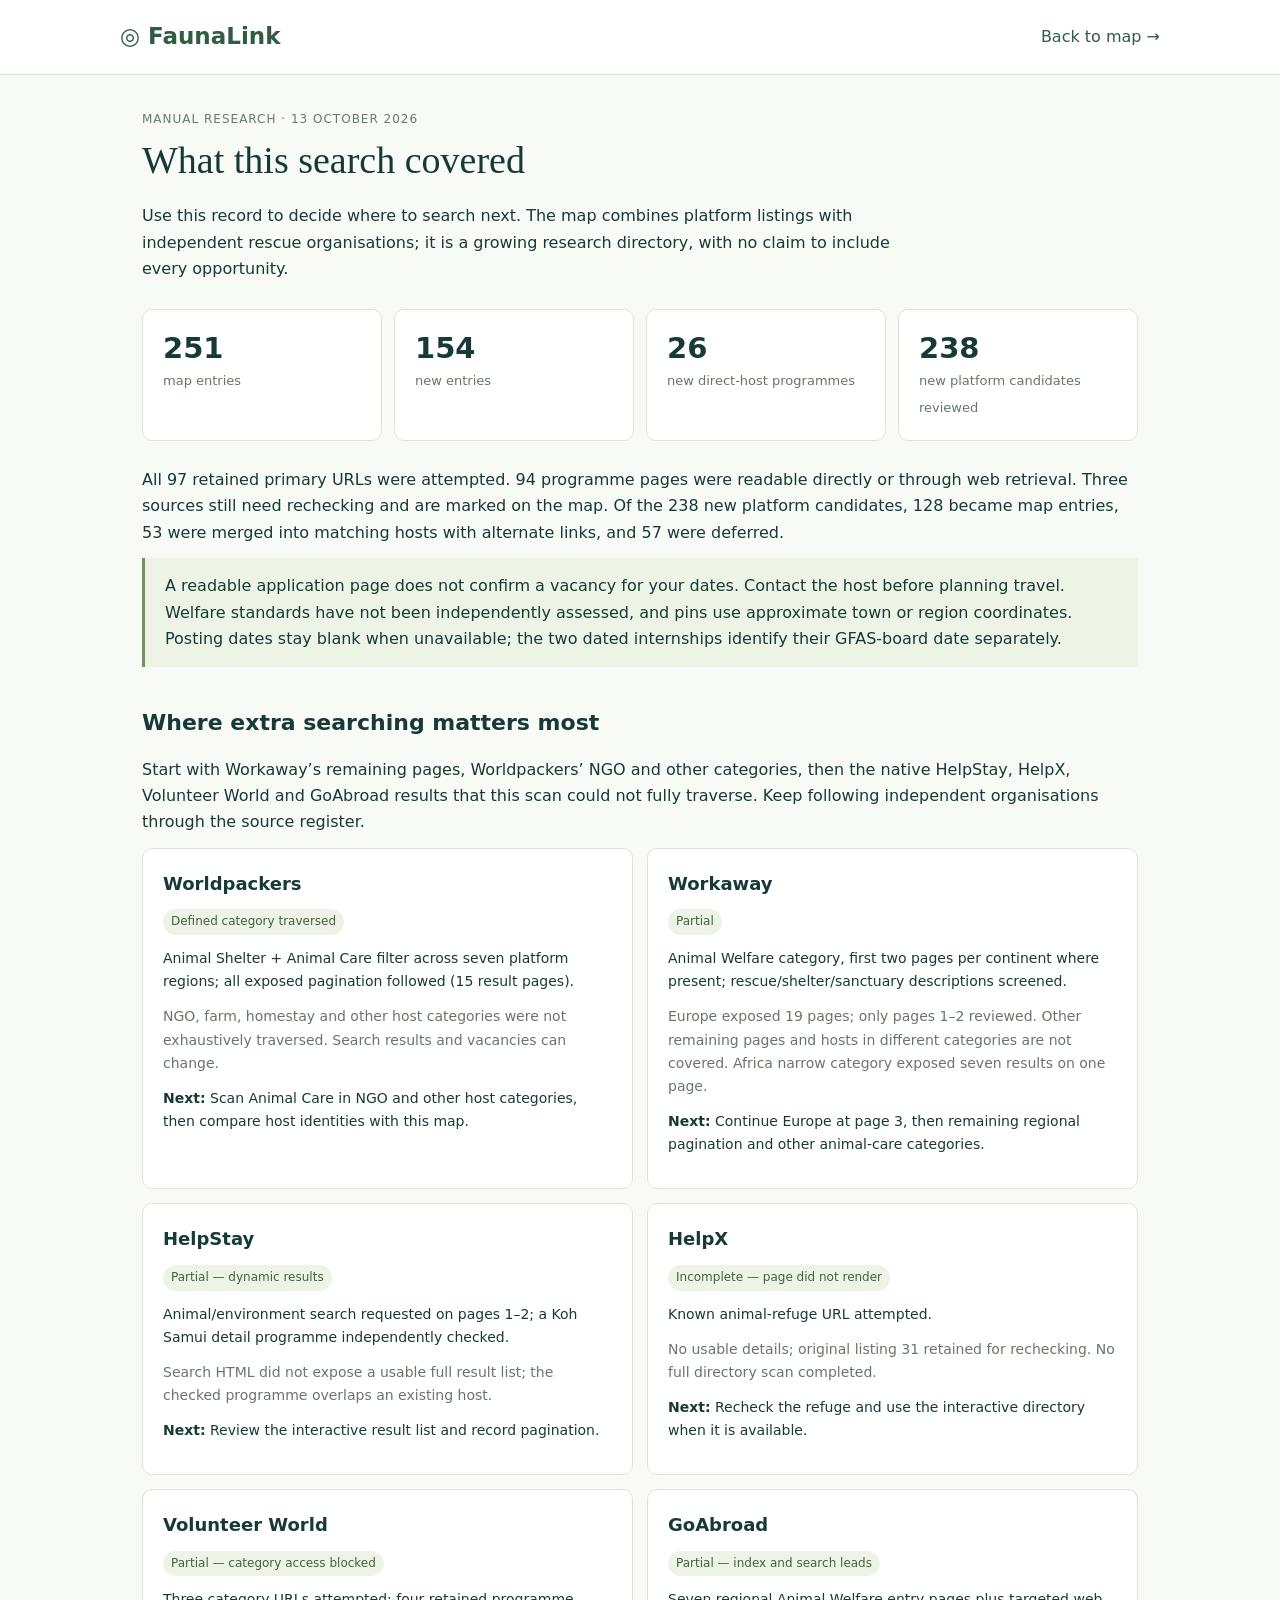
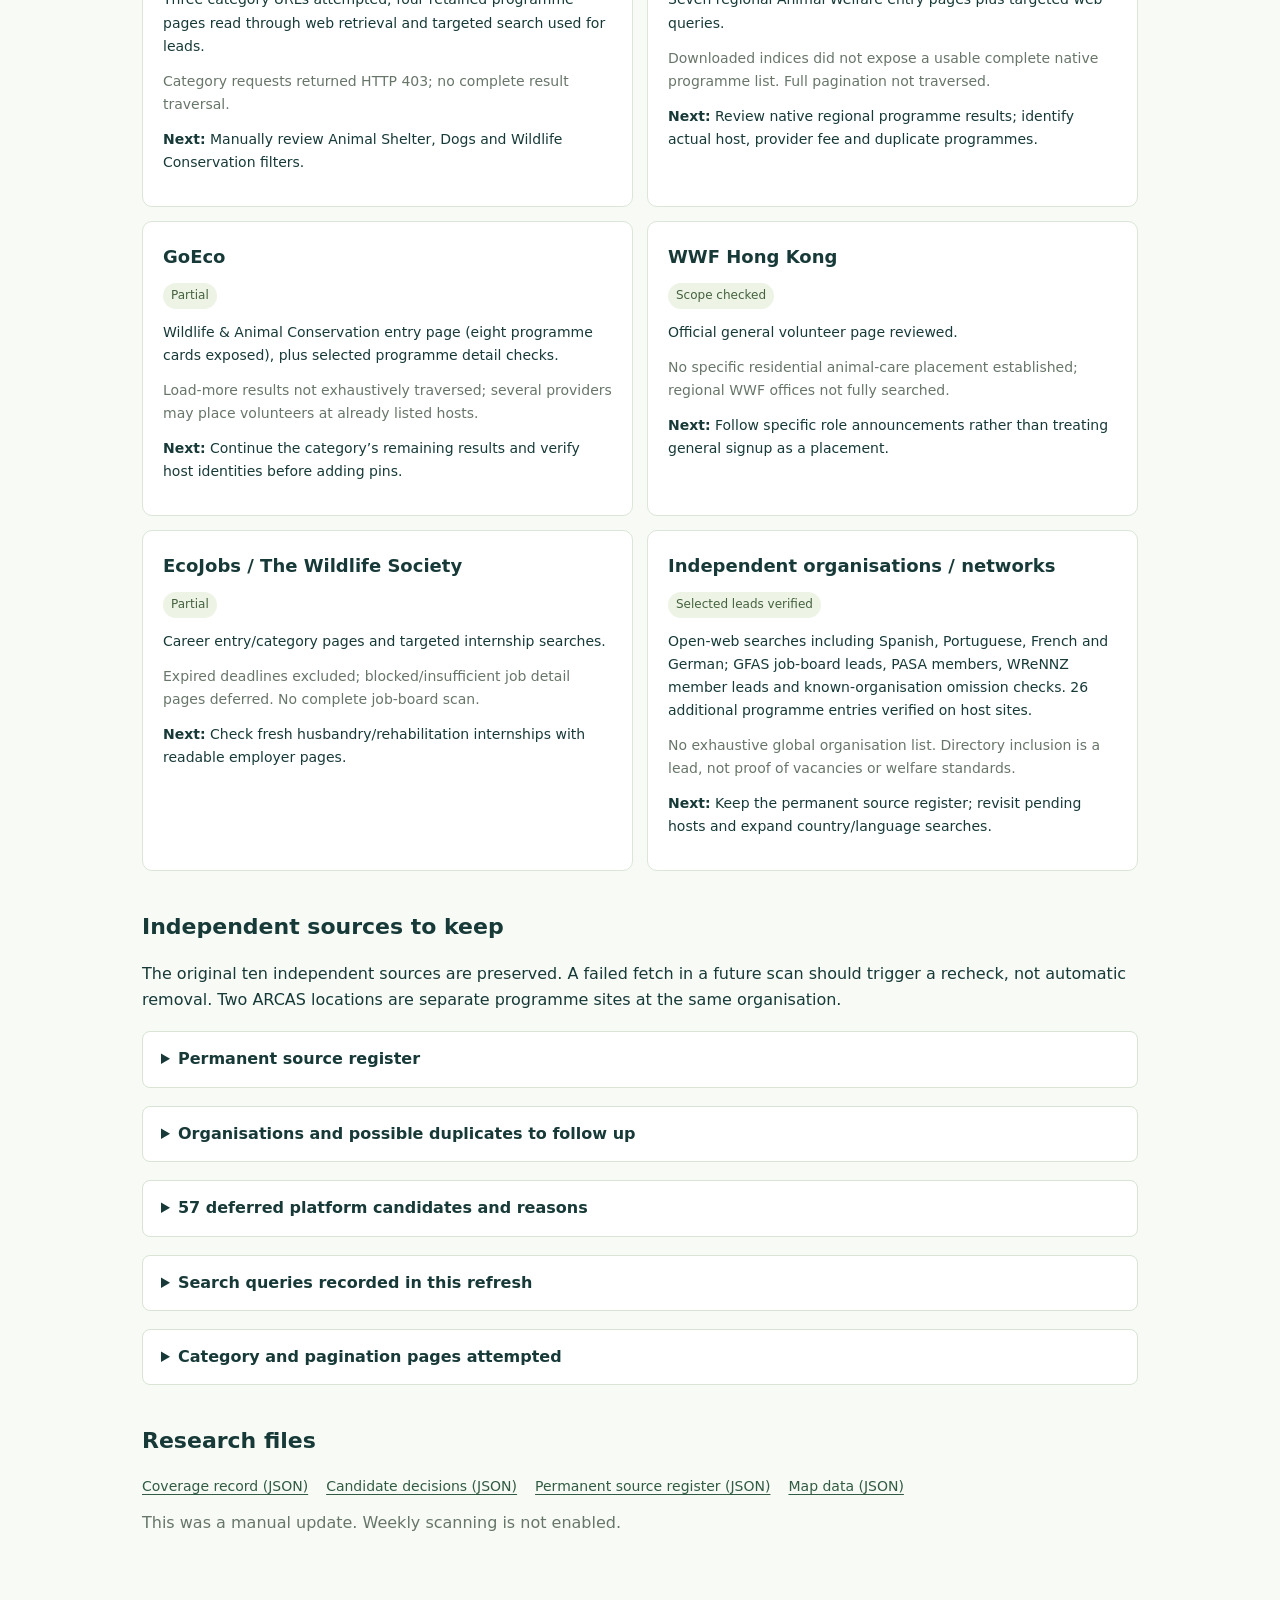
==== research-coverage.html @ 9297c248 "Refresh FaunaLink with researched opportunities and coverage records" ====
<!doctype html><html lang="en"><head><meta charset="utf-8"><meta name="viewport" content="width=device-width, initial-scale=1"><title>Search coverage — FaunaLink</title><meta name="description" content="What FaunaLink's manual research covered, remaining gaps and permanent independent sources."><style>
:root{font:16px/1.65 system-ui,sans-serif;color:#173a38;background:#f7faf5}*{box-sizing:border-box}body{margin:0}header{background:white;border-bottom:1px solid #d9e3d7;padding:18px max(20px,calc((100% - 1040px)/2));display:flex;justify-content:space-between;gap:18px;align-items:center}a{color:#315b42;text-underline-offset:3px}header a{text-decoration:none}.brand{font-weight:750;font-size:23px}main{max-width:1040px;margin:35px auto;padding:0 22px 60px}h1{font:500 38px/1.2 Georgia,serif;margin:8px 0 20px}h2{font-size:22px;margin:38px 0 15px}h3{margin:0 0 9px;font-size:18px}p{margin:12px 0}.date{font-size:12px;color:#677c6a;letter-spacing:1px;text-transform:uppercase}.lead{max-width:780px}.stats{display:grid;grid-template-columns:repeat(4,1fr);gap:12px;margin:26px 0}.stats div,article{background:white;border:1px solid #dbe6d7;border-radius:10px;padding:20px}.stats strong{display:block;font-size:29px;line-height:1.3}.stats span{font-size:13px;color:#637966}.grid{display:grid;grid-template-columns:1fr 1fr;gap:14px}.status{display:inline-block;font-size:12px;padding:3px 8px;border-radius:20px;background:#edf3e5;color:#44623e}.gap{color:#68766a}article p{font-size:14px}.note{background:#edf4e5;border-left:3px solid #739163;padding:15px 20px}.downloads{display:flex;gap:18px;flex-wrap:wrap;font-size:14px}details{margin:18px 0;border:1px solid #d9e4d4;border-radius:8px;background:white;padding:14px 18px}summary{cursor:pointer;font-weight:650}ul,ol{padding-left:23px}li{margin:12px 0;overflow-wrap:anywhere}li p,li span{font-size:14px;color:#68796c}a:focus-visible,summary:focus-visible{outline:3px solid #b8791d;outline-offset:3px}@media(max-width:700px){main{margin-top:24px}.grid{grid-template-columns:1fr}.stats{grid-template-columns:1fr 1fr}.stats div{padding:14px}h1{font-size:31px}header{font-size:13px}}
</style></head><body><header><a class="brand" href="./">◎ FaunaLink</a><a href="./">Back to map →</a></header><main><div class="date">Manual research · 13 October 2026</div><h1>What this search covered</h1><p class="lead">Use this record to decide where to search next. The map combines platform listings with independent rescue organisations; it is a growing research directory, with no claim to include every opportunity.</p><div class="stats"><div><strong>251</strong><span>map entries</span></div><div><strong>154</strong><span>new entries</span></div><div><strong>26</strong><span>new direct-host programmes</span></div><div><strong>238</strong><span>new platform candidates reviewed</span></div></div><p>All 97 retained primary URLs were attempted. 94 programme pages were readable directly or through web retrieval. Three sources still need rechecking and are marked on the map. Of the 238 new platform candidates, 128 became map entries, 53 were merged into matching hosts with alternate links, and 57 were deferred.</p><p class="note">A readable application page does not confirm a vacancy for your dates. Contact the host before planning travel. Welfare standards have not been independently assessed, and pins use approximate town or region coordinates. Posting dates stay blank when unavailable; the two dated internships identify their GFAS-board date separately.</p><h2>Where extra searching matters most</h2><p>Start with Workaway’s remaining pages, Worldpackers’ NGO and other categories, then the native HelpStay, HelpX, Volunteer World and GoAbroad results that this scan could not fully traverse. Keep following independent organisations through the source register.</p><div class="grid"><article><h3>Worldpackers</h3><span class="status">Defined category traversed</span><p>Animal Shelter + Animal Care filter across seven platform regions; all exposed pagination followed (15 result pages).</p><p class="gap">NGO, farm, homestay and other host categories were not exhaustively traversed. Search results and vacancies can change.</p><p><strong>Next:</strong> Scan Animal Care in NGO and other host categories, then compare host identities with this map.</p></article><article><h3>Workaway</h3><span class="status">Partial</span><p>Animal Welfare category, first two pages per continent where present; rescue/shelter/sanctuary descriptions screened.</p><p class="gap">Europe exposed 19 pages; only pages 1–2 reviewed. Other remaining pages and hosts in different categories are not covered. Africa narrow category exposed seven results on one page.</p><p><strong>Next:</strong> Continue Europe at page 3, then remaining regional pagination and other animal-care categories.</p></article><article><h3>HelpStay</h3><span class="status">Partial — dynamic results</span><p>Animal/environment search requested on pages 1–2; a Koh Samui detail programme independently checked.</p><p class="gap">Search HTML did not expose a usable full result list; the checked programme overlaps an existing host.</p><p><strong>Next:</strong> Review the interactive result list and record pagination.</p></article><article><h3>HelpX</h3><span class="status">Incomplete — page did not render</span><p>Known animal-refuge URL attempted.</p><p class="gap">No usable details; original listing 31 retained for rechecking. No full directory scan completed.</p><p><strong>Next:</strong> Recheck the refuge and use the interactive directory when it is available.</p></article><article><h3>Volunteer World</h3><span class="status">Partial — category access blocked</span><p>Three category URLs attempted; four retained programme pages read through web retrieval and targeted search used for leads.</p><p class="gap">Category requests returned HTTP 403; no complete result traversal.</p><p><strong>Next:</strong> Manually review Animal Shelter, Dogs and Wildlife Conservation filters.</p></article><article><h3>GoAbroad</h3><span class="status">Partial — index and search leads</span><p>Seven regional Animal Welfare entry pages plus targeted web queries.</p><p class="gap">Downloaded indices did not expose a usable complete native programme list. Full pagination not traversed.</p><p><strong>Next:</strong> Review native regional programme results; identify actual host, provider fee and duplicate programmes.</p></article><article><h3>GoEco</h3><span class="status">Partial</span><p>Wildlife &amp; Animal Conservation entry page (eight programme cards exposed), plus selected programme detail checks.</p><p class="gap">Load-more results not exhaustively traversed; several providers may place volunteers at already listed hosts.</p><p><strong>Next:</strong> Continue the category’s remaining results and verify host identities before adding pins.</p></article><article><h3>WWF Hong Kong</h3><span class="status">Scope checked</span><p>Official general volunteer page reviewed.</p><p class="gap">No specific residential animal-care placement established; regional WWF offices not fully searched.</p><p><strong>Next:</strong> Follow specific role announcements rather than treating general signup as a placement.</p></article><article><h3>EcoJobs / The Wildlife Society</h3><span class="status">Partial</span><p>Career entry/category pages and targeted internship searches.</p><p class="gap">Expired deadlines excluded; blocked/insufficient job detail pages deferred. No complete job-board scan.</p><p><strong>Next:</strong> Check fresh husbandry/rehabilitation internships with readable employer pages.</p></article><article><h3>Independent organisations / networks</h3><span class="status">Selected leads verified</span><p>Open-web searches including Spanish, Portuguese, French and German; GFAS job-board leads, PASA members, WReNNZ member leads and known-organisation omission checks. 26 additional programme entries verified on host sites.</p><p class="gap">No exhaustive global organisation list. Directory inclusion is a lead, not proof of vacancies or welfare standards.</p><p><strong>Next:</strong> Keep the permanent source register; revisit pending hosts and expand country/language searches.</p></article></div><h2>Independent sources to keep</h2><p>The original ten independent sources are preserved. A failed fetch in a future scan should trigger a recheck, not automatic removal. Two ARCAS locations are separate programme sites at the same organisation.</p><details><summary>Permanent source register</summary><ul><li><a href="https://paws-patas.org/45641-2" target="_blank" rel="noopener noreferrer">PAWS-PATAS ↗</a> <span>— Los Gallardos, Spain · original independent source</span></li><li><a href="https://www.chimfunshi.de/freiwilligenprogramm/" target="_blank" rel="noopener noreferrer">Chimfunshi ↗</a> <span>— Chingola, Zambia · original independent source</span></li><li><a href="https://www.naankuse.com/education-wildlife-rehabilitation-and-captive-care-experience" target="_blank" rel="noopener noreferrer">Naankuse ↗</a> <span>— Windhoek, Namibia · original independent source</span></li><li><a href="https://www.soidog.org/volunteer" target="_blank" rel="noopener noreferrer">Soi Dog Foundation ↗</a> <span>— Phuket, Thailand · original independent source</span></li><li><a href="https://www.wanicare.com/en-EU/internships-and-volunteers/" target="_blank" rel="noopener noreferrer">Wanicare / Cikananga ↗</a> <span>— Sukabumi, Indonesia · original independent source</span></li><li><a href="https://www.intiwarayassi.org/volunteering/volunteering-at-parque-jacj-cuisi/" target="_blank" rel="noopener noreferrer">Comunidad Inti Wara Yassi — Jacj Cuisi ↗</a> <span>— Rurrenabaque, Bolivia · original independent source</span></li><li><a href="https://www.amazoonicorescue.org/volunteer" target="_blank" rel="noopener noreferrer">amaZOOnico ↗</a> <span>— Tena, Ecuador · original independent source</span></li><li><a href="https://yanacocharescue.com/volunteering-yanacocha-rescue-center/" target="_blank" rel="noopener noreferrer">Yanacocha Rescue ↗</a> <span>— Puyo, Ecuador · original independent source</span></li><li><a href="https://rescatewildlife.org/volunteer-opportunities/" target="_blank" rel="noopener noreferrer">Rescate Wildlife Rescue Center ↗</a> <span>— Alajuela, Costa Rica</span></li><li><a href="https://sibusanctuary.org/volunteer-monkey-animal-sanctuary-costa-rica/" target="_blank" rel="noopener noreferrer">Sibu Wildlife Sanctuary ↗</a> <span>— Nosara, Costa Rica</span></li><li><a href="https://en.refugioanimalcr.com/voluntariado-1" target="_blank" rel="noopener noreferrer">Refugio Animal Costa Rica ↗</a> <span>— Santa Ana, Costa Rica · original independent source</span></li><li><a href="https://www.theblacksheep.org.nz/join-our-crew.html" target="_blank" rel="noopener noreferrer">Black Sheep Animal Sanctuary ↗</a> <span>— Otaki, New Zealand · original independent source</span></li><li><a href="https://www.animalaidunlimited.org/how-to-help/volunteer-with-animals-in-india/" target="_blank" rel="noopener noreferrer">Animal Aid Unlimited ↗</a> <span>— Udaipur, Rajasthan, India</span></li><li><a href="https://www.wildlifevolunteer.org/wildlife-rescue-centre/" target="_blank" rel="noopener noreferrer">Wildlife Friends Foundation Thailand (WFFT) ↗</a> <span>— Tha Mai Ruak, Phetchaburi, Thailand</span></li><li><a href="https://www.bsbcc.org.my/volunteer" target="_blank" rel="noopener noreferrer">Bornean Sun Bear Conservation Centre (BSBCC) ↗</a> <span>— Sepilok, Sabah, Malaysia</span></li><li><a href="https://www.tasikoki.org/become-volunteer/" target="_blank" rel="noopener noreferrer">Tasikoki Wildlife Rescue &amp; Education Centre ↗</a> <span>— Bitung, North Sulawesi, Indonesia</span></li><li><a href="https://www.vervet.org/volunteering/" target="_blank" rel="noopener noreferrer">Vervet Monkey Foundation ↗</a> <span>— Tzaneen, Limpopo, South Africa</span></li><li><a href="https://www.sychimprescue.org/volunteering-at-sycr/" target="_blank" rel="noopener noreferrer">Sanaga-Yong Chimpanzee Rescue ↗</a> <span>— Mbargue Forest, Cameroon</span></li><li><a href="https://arcasguatemala.org/volunteering/" target="_blank" rel="noopener noreferrer">ARCAS ↗</a> <span>— Petén / Flores, Guatemala</span></li><li><a href="https://arcasguatemala.org/volunteering/" target="_blank" rel="noopener noreferrer">ARCAS ↗</a> <span>— Hawaii, Pacific coast, Guatemala</span></li><li><a href="https://www.jaguarrescue.foundation/en-us/SupportUs/Volunteering/JRC4-WeeksMinimumVolunteerProgram" target="_blank" rel="noopener noreferrer">Jaguar Rescue Center ↗</a> <span>— Puerto Viejo de Talamanca, Costa Rica</span></li><li><a href="https://toucanrescueranch.org/get-involved/internships/" target="_blank" rel="noopener noreferrer">Toucan Rescue Ranch ↗</a> <span>— San Isidro, Heredia, Costa Rica</span></li><li><a href="https://www.maydayalgarve.com/get-involved/volunteer" target="_blank" rel="noopener noreferrer">Mayday Algarve ↗</a> <span>— Vila do Bispo, Portugal</span></li><li><a href="https://wigglestail-animal-sanctuary.pt/volunteer/" target="_blank" rel="noopener noreferrer">Wigglestail Animal Sanctuary ↗</a> <span>— São Bartolomeu de Messines, Algarve, Portugal</span></li><li><a href="https://sanccob.co.za/sanccob-training/" target="_blank" rel="noopener noreferrer">SANCCOB ↗</a> <span>— Cape Town / Table View, South Africa</span></li><li><a href="https://www.centrourku.org/programa-de-voluntariado-centro-urku/" target="_blank" rel="noopener noreferrer">Centro Urku ↗</a> <span>— Tarapoto, San Martín, Peru</span></li><li><a href="https://proyectocaraya.org/voluntario-con-proyecto-caraya/" target="_blank" rel="noopener noreferrer">Proyecto Carayá ↗</a> <span>— La Cumbre, Córdoba, Argentina</span></li><li><a href="https://lantaanimalwelfare.com/support-us/become-volunteer/" target="_blank" rel="noopener noreferrer">Lanta Animal Welfare ↗</a> <span>— Koh Lanta, Krabi, Thailand</span></li><li><a href="https://katcentre.org/en/volunteer" target="_blank" rel="noopener noreferrer">Kathmandu Animal Treatment Centre (KAT Centre) ↗</a> <span>— Budhanilkantha, Kathmandu, Nepal</span></li><li><a href="https://www.svw.vn/volunteer-with-us" target="_blank" rel="noopener noreferrer">Save Vietnam&#x27;s Wildlife (SVW) ↗</a> <span>— Cúc Phương, Ninh Bình, Vietnam</span></li><li><a href="https://www.turpentinecreek.org/about/internships/" target="_blank" rel="noopener noreferrer">Turpentine Creek Wildlife Refuge ↗</a> <span>— Eureka Springs, Arkansas, United States</span></li><li><a href="https://wildcatridgesanctuary.org/internships/" target="_blank" rel="noopener noreferrer">WildCat Ridge Sanctuary ↗</a> <span>— Scotts Mills, Oregon, United States</span></li><li><a href="https://www.trowunna.com.au/volunteer" target="_blank" rel="noopener noreferrer">Trowunna Wildlife Sanctuary ↗</a> <span>— Mole Creek, Tasmania, Australia</span></li><li><a href="https://birdcareaotearoa.org.nz/volunteer-opportunities/" target="_blank" rel="noopener noreferrer">BirdCare Aotearoa ↗</a> <span>— Green Bay, Auckland, New Zealand</span></li><li><a href="https://www.tacugama.com/volunteer/" target="_blank" rel="noopener noreferrer">Tacugama Chimpanzee Sanctuary ↗</a> <span>— Freetown / Regent, Sierra Leone</span></li><li><a href="https://sosanimal.com/en/turismo-de-voluntariado/" target="_blank" rel="noopener noreferrer">SOS Animal ↗</a> <span>— Santarém, Portugal</span></li><li><a href="https://fundacionsantuariogaia.org/voluntariado-larga-duracion/" target="_blank" rel="noopener noreferrer">Fundación Santuario Gaia ↗</a> <span>— Camprodon / El Ripollès, Girona, Spain</span></li><li><a href="https://www.birdrescue.org/get-involved/volunteering-internships/rehabilitation-internship-program/" target="_blank" rel="noopener noreferrer">International Bird Rescue ↗</a> <span>— San Pedro, California, United States</span></li></ul></details><details><summary>Organisations and possible duplicates to follow up</summary><ul><li><a href="https://freethebears.org/pages/visit-volunteer" target="_blank" rel="noopener noreferrer">Free the Bears ↗</a><p>General invitation found, but current volunteer country/route and detailed terms need confirmation.</p></li><li><a href="https://www.tierart.de/en-us/about-us/faqs-about-tierart" target="_blank" rel="noopener noreferrer">TIERART ↗</a><p>Current FAQ says no volunteer placements; student internships may be possible. Old volunteer packs are not evidence of a current programme.</p></li><li><a href="https://www.threeringranch.org/" target="_blank" rel="noopener noreferrer">Three Ring Ranch ↗</a><p>Seasonal application window and current intake need rechecking; not added as an open opportunity in October.</p></li><li><a href="https://lilongwewildlife.org/volunteer/" target="_blank" rel="noopener noreferrer">Lilongwe Wildlife Trust ↗</a><p>Official route found; establish whether it overlaps the existing GoEco programme before adding another pin.</p></li><li><a href="https://www.kidssavingtherainforest.org/" target="_blank" rel="noopener noreferrer">Kids Saving the Rainforest / Naranjito reserve ↗</a><p>Named Worldpackers programme added; confirm whether existing Workaway listing 81 is the same site or a separate reserve.</p></li><li><a href="https://sosanimal.com/en/turismo-de-voluntariado/" target="_blank" rel="noopener noreferrer">SOS Animal / Almeirim provider programme ↗</a><p>Official programme added; confirm whether the retained intermediary listing 99 places at this exact sanctuary.</p></li><li><a href="https://www.worldpackers.com/positions/102027" target="_blank" rel="noopener noreferrer">Pitovo horse-rescue identity ↗</a><p>The readable Stanpede programme may replace the old redirected Pitovo listing 25; exact host identity of the retired URL needs confirmation. Entries are not yet merged.</p></li></ul></details><details><summary>57 deferred platform candidates and reasons</summary><ul><li><a href="https://www.worldpackers.com/positions/100673" target="_blank" rel="noopener noreferrer">Worldpackers 100673 ↗</a><p>Main description requests app development and fundraising; direct care role unclear.</p></li><li><a href="https://www.worldpackers.com/positions/70756" target="_blank" rel="noopener noreferrer">Worldpackers 70756 ↗</a><p>Cetacean field research rather than animal-care or rescue placement.</p></li><li><a href="https://www.worldpackers.com/positions/115763" target="_blank" rel="noopener noreferrer">Worldpackers 115763 ↗</a><p>Family and commercial reindeer husbandry; sanctuary/rescue role not established.</p></li><li><a href="https://www.worldpackers.com/positions/115866" target="_blank" rel="noopener noreferrer">Worldpackers 115866 ↗</a><p>Specialist gardening role at a shelter; direct animal care not established.</p></li><li><a href="https://www.worldpackers.com/positions/63895" target="_blank" rel="noopener noreferrer">Worldpackers 63895 ↗</a><p>Pet boarding service, rather than animal rescue or sanctuary.</p></li><li><a href="https://www.worldpackers.com/positions/113471" target="_blank" rel="noopener noreferrer">Worldpackers 113471 ↗</a><p>Agriculture/fundraising role; direct animal care not established.</p></li><li><a href="https://www.worldpackers.com/positions/115794" target="_blank" rel="noopener noreferrer">Worldpackers 115794 ↗</a><p>Horse-riding role; rescue-care scope and welfare practices need review.</p></li><li><a href="https://www.worldpackers.com/positions/84113" target="_blank" rel="noopener noreferrer">Worldpackers 84113 ↗</a><p>Placement described as a local farm; rescue/sanctuary identity and scope unclear.</p></li><li><a href="https://www.worldpackers.com/positions/67089" target="_blank" rel="noopener noreferrer">Worldpackers 67089 ↗</a><p>Elephant field research; care/rescue role and current terms need further review.</p></li><li><a href="https://www.worldpackers.com/positions/103439" target="_blank" rel="noopener noreferrer">Worldpackers 103439 ↗</a><p>Reforestation role; no direct animal-care placement established.</p></li><li><a href="https://www.worldpackers.com/positions/63733" target="_blank" rel="noopener noreferrer">Worldpackers 63733 ↗</a><p>Domesticated-elephant programme needs a separate welfare review.</p></li><li><a href="https://www.worldpackers.com/positions/39501" target="_blank" rel="noopener noreferrer">Worldpackers 39501 ↗</a><p>Ordinary hobby-farm and household tasks; rescue-care programme not established.</p></li><li><a href="https://www.worldpackers.com/positions/83593" target="_blank" rel="noopener noreferrer">Worldpackers 83593 ↗</a><p>Commercial dog daycare/boarding/grooming.</p></li><li><a href="https://www.worldpackers.com/positions/103696" target="_blank" rel="noopener noreferrer">Worldpackers 103696 ↗</a><p>Source primarily describes property projects; direct rescue-care duties unclear.</p></li><li><a href="https://www.worldpackers.com/positions/82086" target="_blank" rel="noopener noreferrer">Worldpackers 82086 ↗</a><p>Likely overlaps with existing Bear Valley rescue placement; intermediary identity needs confirmation.</p></li><li><a href="https://www.worldpackers.com/positions/77332" target="_blank" rel="noopener noreferrer">Worldpackers 77332 ↗</a><p>Exotic-animal farm; rescue identity and welfare practices need further review.</p></li><li><a href="https://www.worldpackers.com/positions/94199" target="_blank" rel="noopener noreferrer">Worldpackers 94199 ↗</a><p>Generic sanctuary description; host identity and precise location not established.</p></li><li><a href="https://www.worldpackers.com/positions/103187" target="_blank" rel="noopener noreferrer">Worldpackers 103187 ↗</a><p>General farm and countryside role; rescue-care scope unclear.</p></li><li><a href="https://www.worldpackers.com/positions/73303" target="_blank" rel="noopener noreferrer">Worldpackers 73303 ↗</a><p>Different remote release site; public map label conflicts with programme description.</p></li><li><a href="https://www.worldpackers.com/positions/70876" target="_blank" rel="noopener noreferrer">Worldpackers 70876 ↗</a><p>Short marine-research training experience rather than animal-care placement.</p></li><li><a href="https://www.worldpackers.com/positions/10165" target="_blank" rel="noopener noreferrer">Worldpackers 10165 ↗</a><p>Commercial dog hotel.</p></li><li><a href="https://www.worldpackers.com/positions/74624" target="_blank" rel="noopener noreferrer">Worldpackers 74624 ↗</a><p>Commercial pet boarding.</p></li><li><a href="https://www.worldpackers.com/positions/83653" target="_blank" rel="noopener noreferrer">Worldpackers 83653 ↗</a><p>Goat/farm project; rescue-care scope not established.</p></li><li><a href="https://www.worldpackers.com/positions/97272" target="_blank" rel="noopener noreferrer">Worldpackers 97272 ↗</a><p>General herd/land work; rescue-care scope not established.</p></li><li><a href="https://www.worldpackers.com/positions/76442" target="_blank" rel="noopener noreferrer">Worldpackers 76442 ↗</a><p>Farm/poultry tasks; rescue-care programme not established.</p></li><li><a href="https://www.worldpackers.com/positions/107926" target="_blank" rel="noopener noreferrer">Worldpackers 107926 ↗</a><p>Vegan farm/gardening project; direct rescue-care role unclear.</p></li><li><a href="https://www.worldpackers.com/positions/75954" target="_blank" rel="noopener noreferrer">Worldpackers 75954 ↗</a><p>Dog pack-care service; sanctuary/rescue identity not established.</p></li><li><a href="https://www.worldpackers.com/positions/77245" target="_blank" rel="noopener noreferrer">Worldpackers 77245 ↗</a><p>Animal-care description too vague to establish rescue/sanctuary scope.</p></li><li><a href="https://www.worldpackers.com/positions/114476" target="_blank" rel="noopener noreferrer">Worldpackers 114476 ↗</a><p>Regenerative-garden role rather than direct animal care.</p></li><li><a href="https://www.worldpackers.com/positions/110956" target="_blank" rel="noopener noreferrer">Worldpackers 110956 ↗</a><p>Horse/nature project; rescue-care scope not established.</p></li><li><a href="https://www.worldpackers.com/positions/94680" target="_blank" rel="noopener noreferrer">Worldpackers 94680 ↗</a><p>Household work and goat-milk production.</p></li><li><a href="https://www.worldpackers.com/positions/86257" target="_blank" rel="noopener noreferrer">Worldpackers 86257 ↗</a><p>Private dog care; rescue or sanctuary placement not established.</p></li><li><a href="https://www.worldpackers.com/positions/96492" target="_blank" rel="noopener noreferrer">Worldpackers 96492 ↗</a><p>Trail/forest conservation role; no direct animal-care placement established.</p></li><li><a href="https://www.worldpackers.com/positions/95738" target="_blank" rel="noopener noreferrer">Worldpackers 95738 ↗</a><p>Trail/forest conservation role; no direct animal-care placement established.</p></li><li><a href="https://www.worldpackers.com/positions/78459" target="_blank" rel="noopener noreferrer">Worldpackers 78459 ↗</a><p>Elephant tourism/community programme needs a separate welfare and role review.</p></li><li><a href="https://www.worldpackers.com/positions/31363" target="_blank" rel="noopener noreferrer">Worldpackers 31363 ↗</a><p>Kindergarten/childcare role, despite animal-shelter category.</p></li><li><a href="https://www.worldpackers.com/positions/26012" target="_blank" rel="noopener noreferrer">Worldpackers 26012 ↗</a><p>Biopark animal-care role; rescue/sanctuary identity needs review.</p></li><li><a href="https://www.worldpackers.com/positions/25162" target="_blank" rel="noopener noreferrer">Worldpackers 25162 ↗</a><p>Biopark role; rescue/sanctuary identity needs review.</p></li><li><a href="https://www.worldpackers.com/positions/25251" target="_blank" rel="noopener noreferrer">Worldpackers 25251 ↗</a><p>Biopark clinical role; rescue identity and clinical eligibility need review.</p></li><li><a href="https://www.worldpackers.com/positions/61070" target="_blank" rel="noopener noreferrer">Worldpackers 61070 ↗</a><p>Mainly household/pet tasks; rescue-care programme not established.</p></li><li><a href="https://www.worldpackers.com/positions/94037" target="_blank" rel="noopener noreferrer">Worldpackers 94037 ↗</a><p>Potential overlap with existing Amazon rescue sources; host identity needs confirmation.</p></li><li><a href="https://www.worldpackers.com/positions/98519" target="_blank" rel="noopener noreferrer">Worldpackers 98519 ↗</a><p>Commercial dog hotel.</p></li><li><a href="https://www.worldpackers.com/positions/93389" target="_blank" rel="noopener noreferrer">Worldpackers 93389 ↗</a><p>General field conservation; direct animal-care programme not established.</p></li><li><a href="https://www.worldpackers.com/positions/113723" target="_blank" rel="noopener noreferrer">Worldpackers 113723 ↗</a><p>Potential overlap with Jaguar Rescue Center; platform host identity needs confirmation.</p></li><li><a href="https://www.worldpackers.com/positions/73730" target="_blank" rel="noopener noreferrer">Worldpackers 73730 ↗</a><p>Potential overlap with Mayday Algarve; host identity needs confirmation.</p></li><li><a href="https://www.worldpackers.com/positions/92370" target="_blank" rel="noopener noreferrer">Worldpackers 92370 ↗</a><p>Household/pet tasks rather than established rescue-care placement.</p></li><li><a href="https://www.worldpackers.com/positions/103422" target="_blank" rel="noopener noreferrer">Worldpackers 103422 ↗</a><p>Private farm supporting a future sanctuary; current rescue-care programme unclear.</p></li><li><a href="https://www.worldpackers.com/positions/108807" target="_blank" rel="noopener noreferrer">Worldpackers 108807 ↗</a><p>Farmhouse restoration; direct animal rescue/care role unclear.</p></li><li><a href="https://www.workaway.info/en/host/582677513482" target="_blank" rel="noopener noreferrer">Workaway 582677513482 ↗</a><p>Primarily private-home/garden placement with occasional animal fostering.</p></li><li><a href="https://www.workaway.info/en/host/166118964939" target="_blank" rel="noopener noreferrer">Workaway 166118964939 ↗</a><p>Current role focuses on bioconstruction; animal-care scope needs confirmation.</p></li><li><a href="https://www.workaway.info/en/host/235322215647" target="_blank" rel="noopener noreferrer">Workaway 235322215647 ↗</a><p>Current volunteer request focuses on media and fundraising; direct care role not established.</p></li><li><a href="https://www.workaway.info/en/host/192639864745" target="_blank" rel="noopener noreferrer">Workaway 192639864745 ↗</a><p>Mixed estate work and animal breeding; welfare/rescue scope needs review.</p></li><li><a href="https://www.workaway.info/en/host/934638762647" target="_blank" rel="noopener noreferrer">Workaway 934638762647 ↗</a><p>Mainly private-home/garden tasks with rescued pets.</p></li><li><a href="https://www.workaway.info/en/host/426471168819" target="_blank" rel="noopener noreferrer">Workaway 426471168819 ↗</a><p>Elephant tourism marketing role; direct rescue-care work not established.</p></li><li><a href="https://www.workaway.info/en/host/571116336759" target="_blank" rel="noopener noreferrer">Workaway 571116336759 ↗</a><p>Sanctuary under construction; current animal-care placement not established.</p></li><li><a href="https://www.workaway.info/en/host/462973224982" target="_blank" rel="noopener noreferrer">Workaway 462973224982 ↗</a><p>Future wildlife-sanctuary project; current rescue-care programme not established.</p></li><li><a href="https://www.workaway.info/en/host/557384712257" target="_blank" rel="noopener noreferrer">Workaway 557384712257 ↗</a><p>Specific February/March dates lack an intake year; current availability needs confirmation.</p></li></ul></details><details><summary>Search queries recorded in this refresh</summary><ul><li>site.wildlifesos.org volunteer India</li><li>site.freethebears.org volunteer Cambodia Laos</li><li>site.bsbcc.org.my volunteer</li><li>site.animalaidunlimited.org volunteer India</li><li>Free the Bears volunteer programme Cambodia Laos official</li><li>Vervet Monkey Foundation volunteer official</li><li>Lilongwe Wildlife Trust volunteer sanctuary official</li><li>Sanaga Yong chimpanzee rescue volunteer official</li><li>site.freethebears.org &quot;volunteer&quot; &quot;Cambodia&quot; &quot;weeks&quot;</li><li>wildlife rescue volunteer Costa Rica Guatemala Belize official</li><li>voluntariado centro rescate fauna Ecuador Colombia alojamiento</li><li>animal sanctuary residential volunteer Europe Portugal Spain volunteer alojamiento</li><li>wildlife rehabilitation volunteer Australia New Zealand accommodation official</li><li>Jaguar Rescue Center volunteer official</li><li>Toucan Rescue Ranch volunteer internship official</li><li>ARCAS Guatemala volunteer official</li><li>site.sanccob.co.za volunteer international</li><li>site.daktaribushschool.org volunteer</li><li>site.lwiroprimates.org volunteer</li><li>site.jackchimp.com volunteer</li><li>wildlife rehabilitation volunteer Australia accommodation official sanctuary</li><li>wildlife volunteer New Zealand rescue centre official</li><li>site.ecojobs.com wildlife rehabilitation internship volunteer October 2026</li><li>site.careers.wildlife.org &quot;wildlife sanctuary&quot; &quot;caretaker&quot;</li><li>site.wwf.org.hk volunteer animal wildlife internship</li><li>site.wwf.org careers &quot;animal care&quot; volunteer</li><li>voluntariado rescate animales Peru Colombia oficial centro</li><li>volunteer wildlife rescue Belize Ecuador official centre</li><li>volunteer sanctuary Argentina Brasil animais voluntariado</li><li>site.katcentre.org.np volunteer</li><li>site.lantaanimalwelfare.com volunteer</li><li>site.animalsos-sl.com volunteer</li><li>site.savevietnamswildlife.org volunteer</li><li>volunteer</li><li>volunteer</li><li>volunteering</li><li>volunteer internship</li><li>volunteer wildlife rehabilitation internship</li><li>volunteer internship</li><li>volunteer wildlife rehabilitation internship</li><li>volunteer animal sanctuary France Germany refuge bénévolat logement</li><li>Lilongwe Wildlife Centre Vervet Monkey Foundation</li><li>Turpentine Creek Wildcat Ridge</li><li>volunteer sanctuary horse dog rescue United Kingdom Ireland accommodation official</li><li>volunteer</li><li>volunteer</li><li>volunteer</li><li>volunteer</li><li>volunteer</li><li>TIERART volunteer</li><li>Sibu sanctuary power lines volunteers Nosara</li><li>site.kidssavingtherainforest.org volunteer 42</li><li>My Lovely Pig Kildare sanctuary volunteer</li></ul></details><details><summary>Category and pagination pages attempted</summary><ul><li><a href="https://www.workaway.info/en/hostlist?ht[]=hosttype_animal_welfare&amp;ct=europe&amp;Page=1" target="_blank" rel="noopener noreferrer">Workaway — europe animal welfare; page 1 ↗</a></li><li><a href="https://www.workaway.info/en/hostlist?ht[]=hosttype_animal_welfare&amp;ct=europe&amp;Page=2" target="_blank" rel="noopener noreferrer">Workaway — europe animal welfare; page 2 ↗</a></li><li><a href="https://www.workaway.info/en/hostlist?ht[]=hosttype_animal_welfare&amp;ct=africa&amp;Page=1" target="_blank" rel="noopener noreferrer">Workaway — africa animal welfare; page 1 ↗</a></li><li><a href="https://www.workaway.info/en/hostlist?ht[]=hosttype_animal_welfare&amp;ct=africa&amp;Page=2" target="_blank" rel="noopener noreferrer">Workaway — africa animal welfare; page 2 ↗</a></li><li><a href="https://www.workaway.info/en/hostlist?ht[]=hosttype_animal_welfare&amp;ct=asia&amp;Page=1" target="_blank" rel="noopener noreferrer">Workaway — asia animal welfare; page 1 ↗</a></li><li><a href="https://www.workaway.info/en/hostlist?ht[]=hosttype_animal_welfare&amp;ct=asia&amp;Page=2" target="_blank" rel="noopener noreferrer">Workaway — asia animal welfare; page 2 ↗</a></li><li><a href="https://www.workaway.info/en/hostlist?ht[]=hosttype_animal_welfare&amp;ct=northamerica&amp;Page=1" target="_blank" rel="noopener noreferrer">Workaway — northamerica animal welfare; page 1 ↗</a></li><li><a href="https://www.workaway.info/en/hostlist?ht[]=hosttype_animal_welfare&amp;ct=northamerica&amp;Page=2" target="_blank" rel="noopener noreferrer">Workaway — northamerica animal welfare; page 2 ↗</a></li><li><a href="https://www.workaway.info/en/hostlist?ht[]=hosttype_animal_welfare&amp;ct=southamerica&amp;Page=1" target="_blank" rel="noopener noreferrer">Workaway — southamerica animal welfare; page 1 ↗</a></li><li><a href="https://www.workaway.info/en/hostlist?ht[]=hosttype_animal_welfare&amp;ct=southamerica&amp;Page=2" target="_blank" rel="noopener noreferrer">Workaway — southamerica animal welfare; page 2 ↗</a></li><li><a href="https://www.workaway.info/en/hostlist?ht[]=hosttype_animal_welfare&amp;ct=oceania&amp;Page=1" target="_blank" rel="noopener noreferrer">Workaway — oceania animal welfare; page 1 ↗</a></li><li><a href="https://www.workaway.info/en/hostlist?ht[]=hosttype_animal_welfare&amp;ct=oceania&amp;Page=2" target="_blank" rel="noopener noreferrer">Workaway — oceania animal welfare; page 2 ↗</a></li><li><a href="https://www.worldpackers.com/search/europe/type_animal_shelter?skills[]=animal_care" target="_blank" rel="noopener noreferrer">Worldpackers — europe animal shelter; initial page ↗</a></li><li><a href="https://www.worldpackers.com/search/africa/type_animal_shelter?skills[]=animal_care" target="_blank" rel="noopener noreferrer">Worldpackers — africa animal shelter; initial page ↗</a></li><li><a href="https://www.worldpackers.com/search/asia/type_animal_shelter?skills[]=animal_care" target="_blank" rel="noopener noreferrer">Worldpackers — asia animal shelter; initial page ↗</a></li><li><a href="https://www.worldpackers.com/search/north_america/type_animal_shelter?skills[]=animal_care" target="_blank" rel="noopener noreferrer">Worldpackers — north_america animal shelter; initial page ↗</a></li><li><a href="https://www.worldpackers.com/search/south_america/type_animal_shelter?skills[]=animal_care" target="_blank" rel="noopener noreferrer">Worldpackers — south_america animal shelter; initial page ↗</a></li><li><a href="https://www.worldpackers.com/search/oceania/type_animal_shelter?skills[]=animal_care" target="_blank" rel="noopener noreferrer">Worldpackers — oceania animal shelter; initial page ↗</a></li><li><a href="https://www.helpstay.com/search?stay[query_category_hidden]=1&amp;stay[global_search]=animal&amp;page=1" target="_blank" rel="noopener noreferrer">HelpStay — Animals &amp; Environment + animal; requested page 1 ↗</a></li><li><a href="https://www.helpstay.com/search?stay[query_category_hidden]=1&amp;stay[global_search]=animal&amp;page=2" target="_blank" rel="noopener noreferrer">HelpStay — Animals &amp; Environment + animal; requested page 2 ↗</a></li><li><a href="https://www.goeco.org/project-search/?categories[]=355" target="_blank" rel="noopener noreferrer">GoEco — Wildlife &amp; Animal Conservation category ↗</a></li><li><a href="https://www.goabroad.com/volunteer-abroad/search/western-europe/animal-welfare/volunteer-abroad-1" target="_blank" rel="noopener noreferrer">GoAbroad — western-europe animal welfare; initial page ↗</a></li><li><a href="https://www.goabroad.com/volunteer-abroad/search/eastern-europe-russia/animal-welfare/volunteer-abroad-1" target="_blank" rel="noopener noreferrer">GoAbroad — eastern-europe-russia animal welfare; initial page ↗</a></li><li><a href="https://www.goabroad.com/volunteer-abroad/search/africa/animal-welfare/volunteer-abroad-1" target="_blank" rel="noopener noreferrer">GoAbroad — africa animal welfare; initial page ↗</a></li><li><a href="https://www.goabroad.com/volunteer-abroad/search/asia/animal-welfare/volunteer-abroad-1" target="_blank" rel="noopener noreferrer">GoAbroad — asia animal welfare; initial page ↗</a></li><li><a href="https://www.goabroad.com/volunteer-abroad/search/central-america/animal-welfare/volunteer-abroad-1" target="_blank" rel="noopener noreferrer">GoAbroad — central-america animal welfare; initial page ↗</a></li><li><a href="https://www.goabroad.com/volunteer-abroad/search/south-america/animal-welfare/volunteer-abroad-1" target="_blank" rel="noopener noreferrer">GoAbroad — south-america animal welfare; initial page ↗</a></li><li><a href="https://www.goabroad.com/volunteer-abroad/search/australia-oceania/animal-welfare/volunteer-abroad-1" target="_blank" rel="noopener noreferrer">GoAbroad — australia-oceania animal welfare; initial page ↗</a></li><li><a href="https://www.volunteerworld.com/en/volunteer-abroad/animal-shelter" target="_blank" rel="noopener noreferrer">Volunteer World — animal-shelter initial category page ↗</a></li><li><a href="https://www.volunteerworld.com/en/volunteer-abroad/wildlife-conservation" target="_blank" rel="noopener noreferrer">Volunteer World — wildlife-conservation initial category page ↗</a></li><li><a href="https://www.volunteerworld.com/en/volunteer-abroad/dogs" target="_blank" rel="noopener noreferrer">Volunteer World — dogs initial category page ↗</a></li><li><a href="https://www.helpx.net/host/1449631IP" target="_blank" rel="noopener noreferrer">HelpX — Known animal-refuge host ↗</a></li><li><a href="https://ecojobs.com/job-tag/environmental-internships/" target="_blank" rel="noopener noreferrer">EcoJobs — Internship category; initial page ↗</a></li><li><a href="https://careers.wildlife.org/home/" target="_blank" rel="noopener noreferrer">The Wildlife Society — Career centre initial page ↗</a></li><li><a href="https://www.wwf.org.hk/support/be_our_volunteer/" target="_blank" rel="noopener noreferrer">WWF Hong Kong — Volunteer signup; wildlife-care relevance check ↗</a></li><li><a href="https://www.worldpackers.com/search/central_america/type_animal_shelter?skills[]=animal_care" target="_blank" rel="noopener noreferrer">Worldpackers — Follow-up category / pagination page ↗</a></li><li><a href="https://www.worldpackers.com/search/europe/type_animal_shelter?page=2&amp;skills%5B%5D=animal_care" target="_blank" rel="noopener noreferrer">Worldpackers — Follow-up category / pagination page ↗</a></li><li><a href="https://www.worldpackers.com/search/europe/type_animal_shelter?page=3&amp;skills%5B%5D=animal_care" target="_blank" rel="noopener noreferrer">Worldpackers — Follow-up category / pagination page ↗</a></li><li><a href="https://www.worldpackers.com/search/europe/type_animal_shelter?page=5&amp;skills%5B%5D=animal_care" target="_blank" rel="noopener noreferrer">Worldpackers — Follow-up category / pagination page ↗</a></li><li><a href="https://www.worldpackers.com/search/asia/type_animal_shelter?page=2&amp;skills%5B%5D=animal_care" target="_blank" rel="noopener noreferrer">Worldpackers — Follow-up category / pagination page ↗</a></li><li><a href="https://www.worldpackers.com/search/south_america/type_animal_shelter?page=2&amp;skills%5B%5D=animal_care" target="_blank" rel="noopener noreferrer">Worldpackers — Follow-up category / pagination page ↗</a></li><li><a href="https://www.worldpackers.com/search/central_america/type_animal_shelter?page=2&amp;skills%5B%5D=animal_care" target="_blank" rel="noopener noreferrer">Worldpackers — Follow-up category / pagination page ↗</a></li><li><a href="https://www.worldpackers.com/search/central_america/type_animal_shelter?page=3&amp;skills%5B%5D=animal_care" target="_blank" rel="noopener noreferrer">Worldpackers — Follow-up category / pagination page ↗</a></li><li><a href="https://www.worldpackers.com/search/europe/type_animal_shelter?page=4&amp;skills%5B%5D=animal_care" target="_blank" rel="noopener noreferrer">Worldpackers — Follow-up category / pagination page ↗</a></li></ul></details><h2>Research files</h2><div class="downloads"><a href="listing-refresh.json">Coverage record (JSON)</a><a href="candidate-review.json">Candidate decisions (JSON)</a><a href="source-register.json">Permanent source register (JSON)</a><a href="opportunities.json">Map data (JSON)</a></div><p class="gap">This was a manual update. Weekly scanning is not enabled.</p></main></body></html>
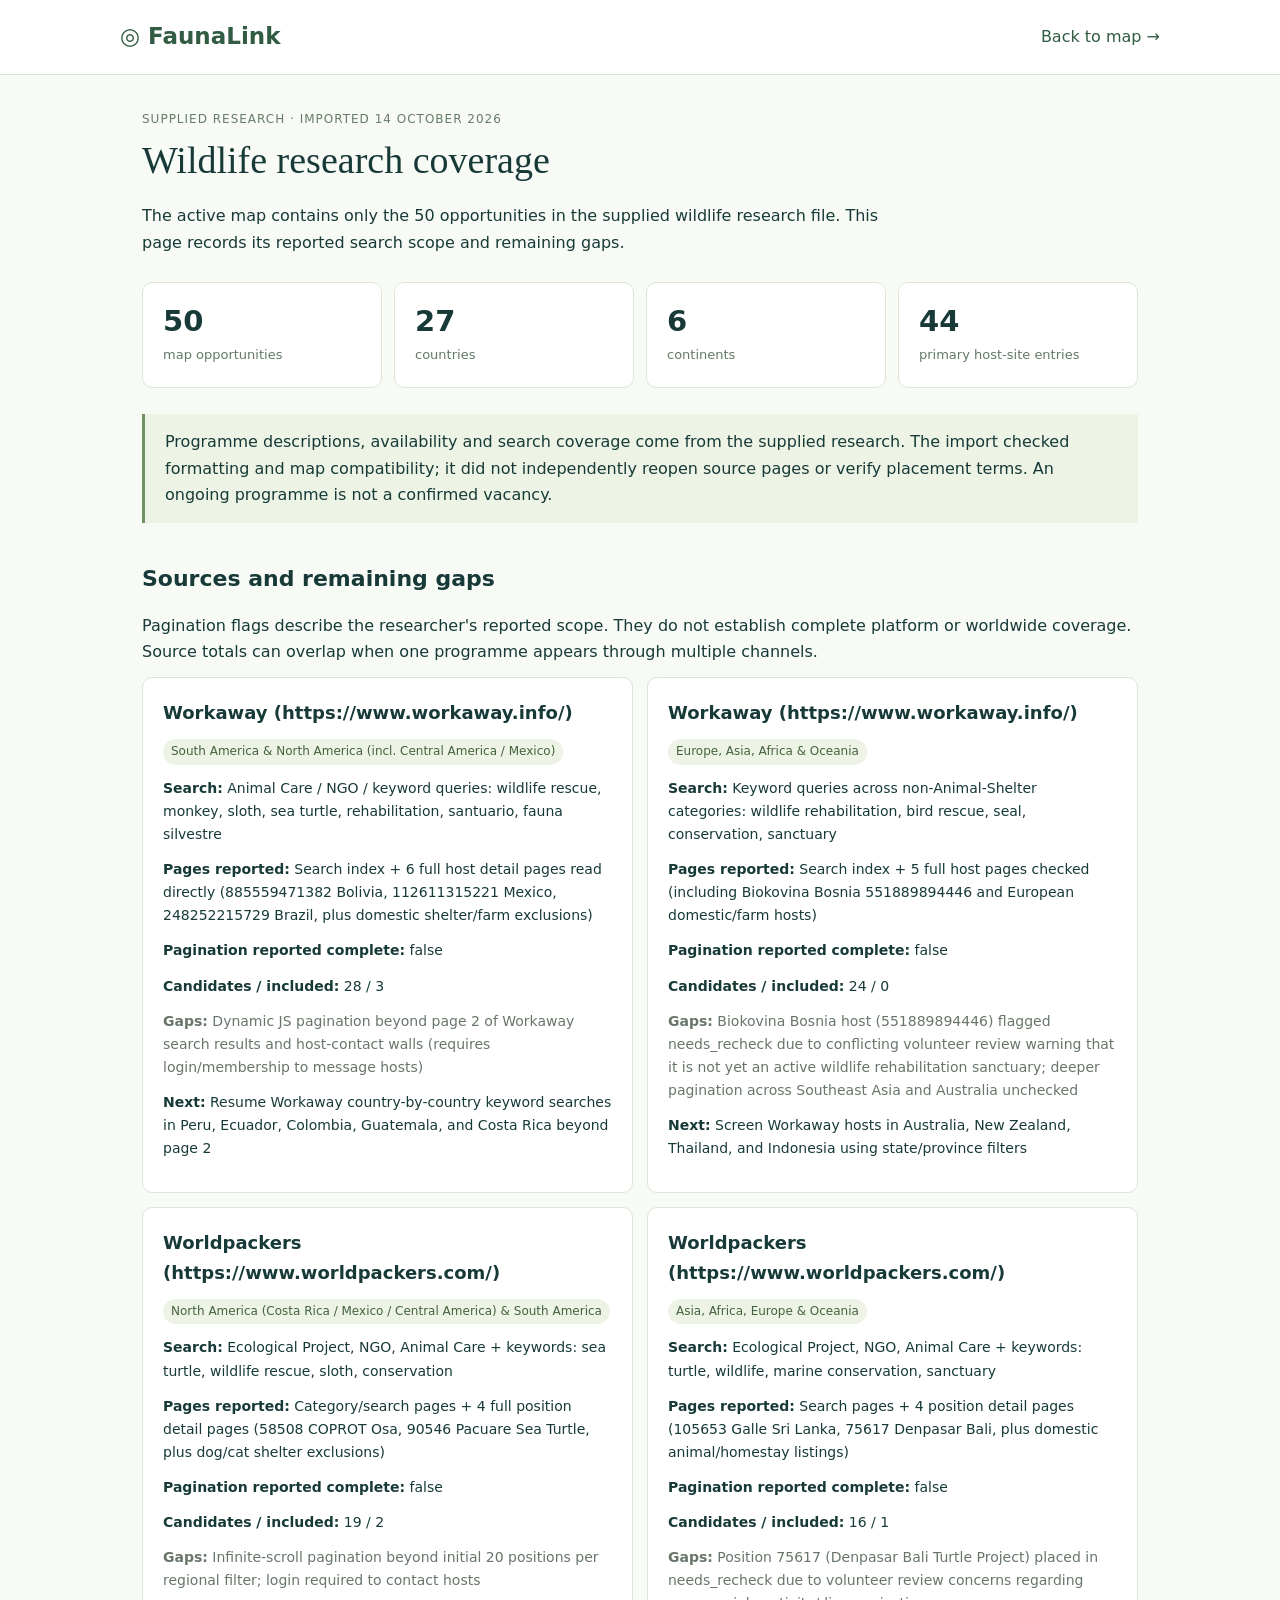
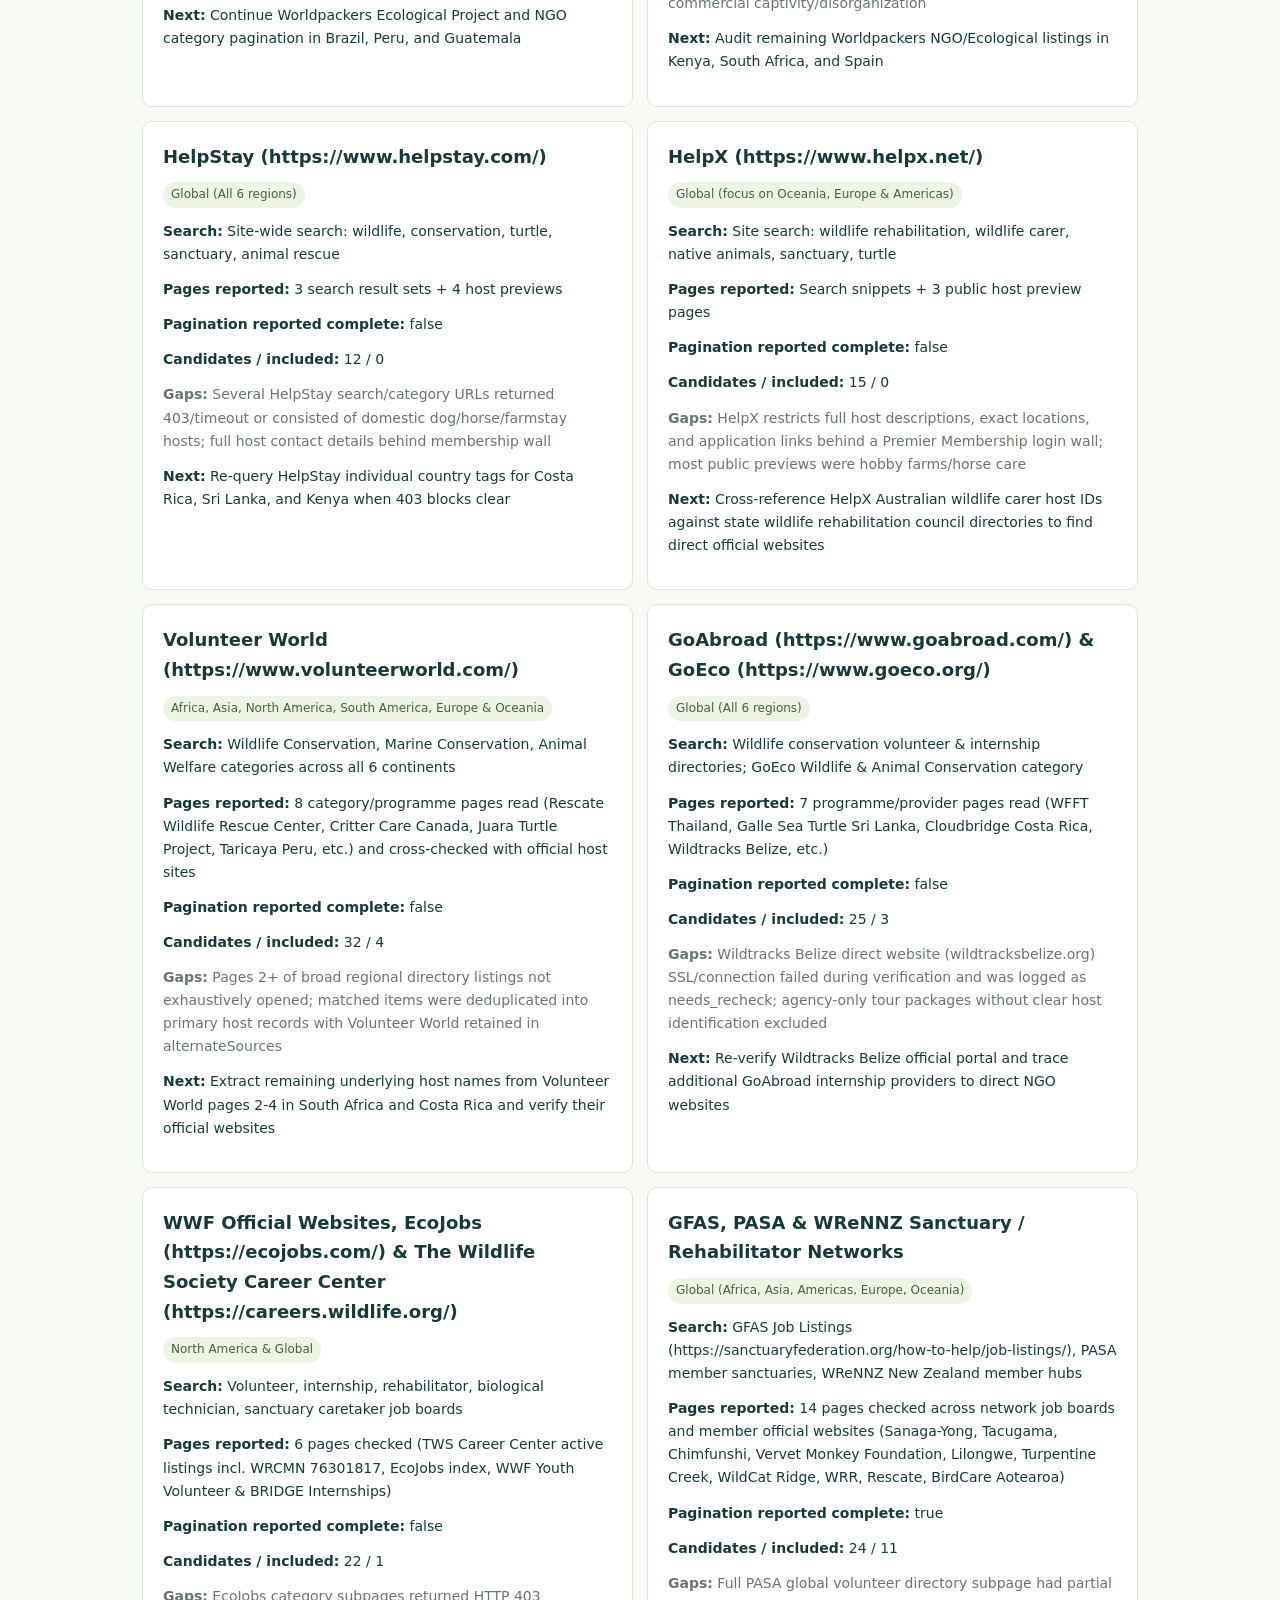
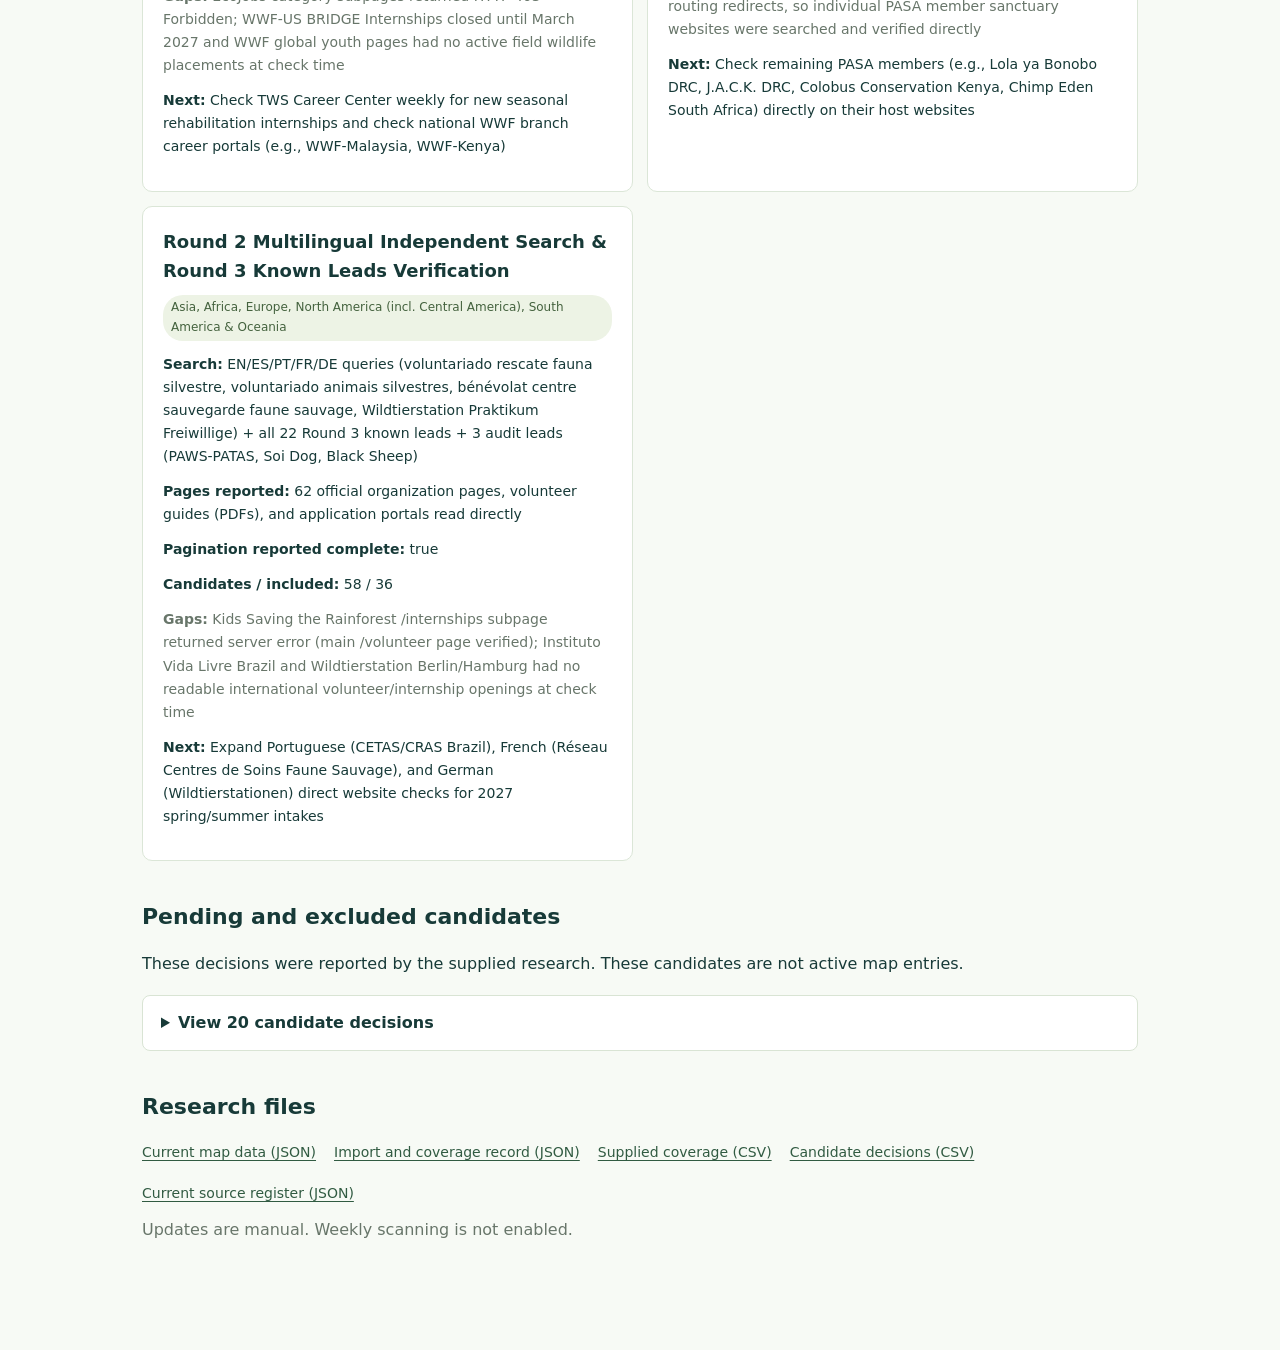
==== commit 1352b15c: "Replace map listings with supplied wildlife-only research" ====
--- a/research-coverage.html
+++ b/research-coverage.html
@@ -1,3 +1,3 @@
-<!doctype html><html lang="en"><head><meta charset="utf-8"><meta name="viewport" content="width=device-width, initial-scale=1"><title>Search coverage — FaunaLink</title><meta name="description" content="What FaunaLink's manual research covered, remaining gaps and permanent independent sources."><style>
+<!doctype html><html lang="en"><head><meta charset="utf-8"><meta name="viewport" content="width=device-width, initial-scale=1"><title>Search coverage — FaunaLink</title><meta name="description" content="Coverage and gaps reported in the supplied wildlife research."><style>
 :root{font:16px/1.65 system-ui,sans-serif;color:#173a38;background:#f7faf5}*{box-sizing:border-box}body{margin:0}header{background:white;border-bottom:1px solid #d9e3d7;padding:18px max(20px,calc((100% - 1040px)/2));display:flex;justify-content:space-between;gap:18px;align-items:center}a{color:#315b42;text-underline-offset:3px}header a{text-decoration:none}.brand{font-weight:750;font-size:23px}main{max-width:1040px;margin:35px auto;padding:0 22px 60px}h1{font:500 38px/1.2 Georgia,serif;margin:8px 0 20px}h2{font-size:22px;margin:38px 0 15px}h3{margin:0 0 9px;font-size:18px}p{margin:12px 0}.date{font-size:12px;color:#677c6a;letter-spacing:1px;text-transform:uppercase}.lead{max-width:780px}.stats{display:grid;grid-template-columns:repeat(4,1fr);gap:12px;margin:26px 0}.stats div,article{background:white;border:1px solid #dbe6d7;border-radius:10px;padding:20px}.stats strong{display:block;font-size:29px;line-height:1.3}.stats span{font-size:13px;color:#637966}.grid{display:grid;grid-template-columns:1fr 1fr;gap:14px}.status{display:inline-block;font-size:12px;padding:3px 8px;border-radius:20px;background:#edf3e5;color:#44623e}.gap{color:#68766a}article p{font-size:14px}.note{background:#edf4e5;border-left:3px solid #739163;padding:15px 20px}.downloads{display:flex;gap:18px;flex-wrap:wrap;font-size:14px}details{margin:18px 0;border:1px solid #d9e4d4;border-radius:8px;background:white;padding:14px 18px}summary{cursor:pointer;font-weight:650}ul,ol{padding-left:23px}li{margin:12px 0;overflow-wrap:anywhere}li p,li span{font-size:14px;color:#68796c}a:focus-visible,summary:focus-visible{outline:3px solid #b8791d;outline-offset:3px}@media(max-width:700px){main{margin-top:24px}.grid{grid-template-columns:1fr}.stats{grid-template-columns:1fr 1fr}.stats div{padding:14px}h1{font-size:31px}header{font-size:13px}}
-</style></head><body><header><a class="brand" href="./">◎ FaunaLink</a><a href="./">Back to map →</a></header><main><div class="date">Manual research · 13 October 2026</div><h1>What this search covered</h1><p class="lead">Use this record to decide where to search next. The map combines platform listings with independent rescue organisations; it is a growing research directory, with no claim to include every opportunity.</p><div class="stats"><div><strong>251</strong><span>map entries</span></div><div><strong>154</strong><span>new entries</span></div><div><strong>26</strong><span>new direct-host programmes</span></div><div><strong>238</strong><span>new platform candidates reviewed</span></div></div><p>All 97 retained primary URLs were attempted. 94 programme pages were readable directly or through web retrieval. Three sources still need rechecking and are marked on the map. Of the 238 new platform candidates, 128 became map entries, 53 were merged into matching hosts with alternate links, and 57 were deferred.</p><p class="note">A readable application page does not confirm a vacancy for your dates. Contact the host before planning travel. Welfare standards have not been independently assessed, and pins use approximate town or region coordinates. Posting dates stay blank when unavailable; the two dated internships identify their GFAS-board date separately.</p><h2>Where extra searching matters most</h2><p>Start with Workaway’s remaining pages, Worldpackers’ NGO and other categories, then the native HelpStay, HelpX, Volunteer World and GoAbroad results that this scan could not fully traverse. Keep following independent organisations through the source register.</p><div class="grid"><article><h3>Worldpackers</h3><span class="status">Defined category traversed</span><p>Animal Shelter + Animal Care filter across seven platform regions; all exposed pagination followed (15 result pages).</p><p class="gap">NGO, farm, homestay and other host categories were not exhaustively traversed. Search results and vacancies can change.</p><p><strong>Next:</strong> Scan Animal Care in NGO and other host categories, then compare host identities with this map.</p></article><article><h3>Workaway</h3><span class="status">Partial</span><p>Animal Welfare category, first two pages per continent where present; rescue/shelter/sanctuary descriptions screened.</p><p class="gap">Europe exposed 19 pages; only pages 1–2 reviewed. Other remaining pages and hosts in different categories are not covered. Africa narrow category exposed seven results on one page.</p><p><strong>Next:</strong> Continue Europe at page 3, then remaining regional pagination and other animal-care categories.</p></article><article><h3>HelpStay</h3><span class="status">Partial — dynamic results</span><p>Animal/environment search requested on pages 1–2; a Koh Samui detail programme independently checked.</p><p class="gap">Search HTML did not expose a usable full result list; the checked programme overlaps an existing host.</p><p><strong>Next:</strong> Review the interactive result list and record pagination.</p></article><article><h3>HelpX</h3><span class="status">Incomplete — page did not render</span><p>Known animal-refuge URL attempted.</p><p class="gap">No usable details; original listing 31 retained for rechecking. No full directory scan completed.</p><p><strong>Next:</strong> Recheck the refuge and use the interactive directory when it is available.</p></article><article><h3>Volunteer World</h3><span class="status">Partial — category access blocked</span><p>Three category URLs attempted; four retained programme pages read through web retrieval and targeted search used for leads.</p><p class="gap">Category requests returned HTTP 403; no complete result traversal.</p><p><strong>Next:</strong> Manually review Animal Shelter, Dogs and Wildlife Conservation filters.</p></article><article><h3>GoAbroad</h3><span class="status">Partial — index and search leads</span><p>Seven regional Animal Welfare entry pages plus targeted web queries.</p><p class="gap">Downloaded indices did not expose a usable complete native programme list. Full pagination not traversed.</p><p><strong>Next:</strong> Review native regional programme results; identify actual host, provider fee and duplicate programmes.</p></article><article><h3>GoEco</h3><span class="status">Partial</span><p>Wildlife &amp; Animal Conservation entry page (eight programme cards exposed), plus selected programme detail checks.</p><p class="gap">Load-more results not exhaustively traversed; several providers may place volunteers at already listed hosts.</p><p><strong>Next:</strong> Continue the category’s remaining results and verify host identities before adding pins.</p></article><article><h3>WWF Hong Kong</h3><span class="status">Scope checked</span><p>Official general volunteer page reviewed.</p><p class="gap">No specific residential animal-care placement established; regional WWF offices not fully searched.</p><p><strong>Next:</strong> Follow specific role announcements rather than treating general signup as a placement.</p></article><article><h3>EcoJobs / The Wildlife Society</h3><span class="status">Partial</span><p>Career entry/category pages and targeted internship searches.</p><p class="gap">Expired deadlines excluded; blocked/insufficient job detail pages deferred. No complete job-board scan.</p><p><strong>Next:</strong> Check fresh husbandry/rehabilitation internships with readable employer pages.</p></article><article><h3>Independent organisations / networks</h3><span class="status">Selected leads verified</span><p>Open-web searches including Spanish, Portuguese, French and German; GFAS job-board leads, PASA members, WReNNZ member leads and known-organisation omission checks. 26 additional programme entries verified on host sites.</p><p class="gap">No exhaustive global organisation list. Directory inclusion is a lead, not proof of vacancies or welfare standards.</p><p><strong>Next:</strong> Keep the permanent source register; revisit pending hosts and expand country/language searches.</p></article></div><h2>Independent sources to keep</h2><p>The original ten independent sources are preserved. A failed fetch in a future scan should trigger a recheck, not automatic removal. Two ARCAS locations are separate programme sites at the same organisation.</p><details><summary>Permanent source register</summary><ul><li><a href="https://paws-patas.org/45641-2" target="_blank" rel="noopener noreferrer">PAWS-PATAS ↗</a> <span>— Los Gallardos, Spain · original independent source</span></li><li><a href="https://www.chimfunshi.de/freiwilligenprogramm/" target="_blank" rel="noopener noreferrer">Chimfunshi ↗</a> <span>— Chingola, Zambia · original independent source</span></li><li><a href="https://www.naankuse.com/education-wildlife-rehabilitation-and-captive-care-experience" target="_blank" rel="noopener noreferrer">Naankuse ↗</a> <span>— Windhoek, Namibia · original independent source</span></li><li><a href="https://www.soidog.org/volunteer" target="_blank" rel="noopener noreferrer">Soi Dog Foundation ↗</a> <span>— Phuket, Thailand · original independent source</span></li><li><a href="https://www.wanicare.com/en-EU/internships-and-volunteers/" target="_blank" rel="noopener noreferrer">Wanicare / Cikananga ↗</a> <span>— Sukabumi, Indonesia · original independent source</span></li><li><a href="https://www.intiwarayassi.org/volunteering/volunteering-at-parque-jacj-cuisi/" target="_blank" rel="noopener noreferrer">Comunidad Inti Wara Yassi — Jacj Cuisi ↗</a> <span>— Rurrenabaque, Bolivia · original independent source</span></li><li><a href="https://www.amazoonicorescue.org/volunteer" target="_blank" rel="noopener noreferrer">amaZOOnico ↗</a> <span>— Tena, Ecuador · original independent source</span></li><li><a href="https://yanacocharescue.com/volunteering-yanacocha-rescue-center/" target="_blank" rel="noopener noreferrer">Yanacocha Rescue ↗</a> <span>— Puyo, Ecuador · original independent source</span></li><li><a href="https://rescatewildlife.org/volunteer-opportunities/" target="_blank" rel="noopener noreferrer">Rescate Wildlife Rescue Center ↗</a> <span>— Alajuela, Costa Rica</span></li><li><a href="https://sibusanctuary.org/volunteer-monkey-animal-sanctuary-costa-rica/" target="_blank" rel="noopener noreferrer">Sibu Wildlife Sanctuary ↗</a> <span>— Nosara, Costa Rica</span></li><li><a href="https://en.refugioanimalcr.com/voluntariado-1" target="_blank" rel="noopener noreferrer">Refugio Animal Costa Rica ↗</a> <span>— Santa Ana, Costa Rica · original independent source</span></li><li><a href="https://www.theblacksheep.org.nz/join-our-crew.html" target="_blank" rel="noopener noreferrer">Black Sheep Animal Sanctuary ↗</a> <span>— Otaki, New Zealand · original independent source</span></li><li><a href="https://www.animalaidunlimited.org/how-to-help/volunteer-with-animals-in-india/" target="_blank" rel="noopener noreferrer">Animal Aid Unlimited ↗</a> <span>— Udaipur, Rajasthan, India</span></li><li><a href="https://www.wildlifevolunteer.org/wildlife-rescue-centre/" target="_blank" rel="noopener noreferrer">Wildlife Friends Foundation Thailand (WFFT) ↗</a> <span>— Tha Mai Ruak, Phetchaburi, Thailand</span></li><li><a href="https://www.bsbcc.org.my/volunteer" target="_blank" rel="noopener noreferrer">Bornean Sun Bear Conservation Centre (BSBCC) ↗</a> <span>— Sepilok, Sabah, Malaysia</span></li><li><a href="https://www.tasikoki.org/become-volunteer/" target="_blank" rel="noopener noreferrer">Tasikoki Wildlife Rescue &amp; Education Centre ↗</a> <span>— Bitung, North Sulawesi, Indonesia</span></li><li><a href="https://www.vervet.org/volunteering/" target="_blank" rel="noopener noreferrer">Vervet Monkey Foundation ↗</a> <span>— Tzaneen, Limpopo, South Africa</span></li><li><a href="https://www.sychimprescue.org/volunteering-at-sycr/" target="_blank" rel="noopener noreferrer">Sanaga-Yong Chimpanzee Rescue ↗</a> <span>— Mbargue Forest, Cameroon</span></li><li><a href="https://arcasguatemala.org/volunteering/" target="_blank" rel="noopener noreferrer">ARCAS ↗</a> <span>— Petén / Flores, Guatemala</span></li><li><a href="https://arcasguatemala.org/volunteering/" target="_blank" rel="noopener noreferrer">ARCAS ↗</a> <span>— Hawaii, Pacific coast, Guatemala</span></li><li><a href="https://www.jaguarrescue.foundation/en-us/SupportUs/Volunteering/JRC4-WeeksMinimumVolunteerProgram" target="_blank" rel="noopener noreferrer">Jaguar Rescue Center ↗</a> <span>— Puerto Viejo de Talamanca, Costa Rica</span></li><li><a href="https://toucanrescueranch.org/get-involved/internships/" target="_blank" rel="noopener noreferrer">Toucan Rescue Ranch ↗</a> <span>— San Isidro, Heredia, Costa Rica</span></li><li><a href="https://www.maydayalgarve.com/get-involved/volunteer" target="_blank" rel="noopener noreferrer">Mayday Algarve ↗</a> <span>— Vila do Bispo, Portugal</span></li><li><a href="https://wigglestail-animal-sanctuary.pt/volunteer/" target="_blank" rel="noopener noreferrer">Wigglestail Animal Sanctuary ↗</a> <span>— São Bartolomeu de Messines, Algarve, Portugal</span></li><li><a href="https://sanccob.co.za/sanccob-training/" target="_blank" rel="noopener noreferrer">SANCCOB ↗</a> <span>— Cape Town / Table View, South Africa</span></li><li><a href="https://www.centrourku.org/programa-de-voluntariado-centro-urku/" target="_blank" rel="noopener noreferrer">Centro Urku ↗</a> <span>— Tarapoto, San Martín, Peru</span></li><li><a href="https://proyectocaraya.org/voluntario-con-proyecto-caraya/" target="_blank" rel="noopener noreferrer">Proyecto Carayá ↗</a> <span>— La Cumbre, Córdoba, Argentina</span></li><li><a href="https://lantaanimalwelfare.com/support-us/become-volunteer/" target="_blank" rel="noopener noreferrer">Lanta Animal Welfare ↗</a> <span>— Koh Lanta, Krabi, Thailand</span></li><li><a href="https://katcentre.org/en/volunteer" target="_blank" rel="noopener noreferrer">Kathmandu Animal Treatment Centre (KAT Centre) ↗</a> <span>— Budhanilkantha, Kathmandu, Nepal</span></li><li><a href="https://www.svw.vn/volunteer-with-us" target="_blank" rel="noopener noreferrer">Save Vietnam&#x27;s Wildlife (SVW) ↗</a> <span>— Cúc Phương, Ninh Bình, Vietnam</span></li><li><a href="https://www.turpentinecreek.org/about/internships/" target="_blank" rel="noopener noreferrer">Turpentine Creek Wildlife Refuge ↗</a> <span>— Eureka Springs, Arkansas, United States</span></li><li><a href="https://wildcatridgesanctuary.org/internships/" target="_blank" rel="noopener noreferrer">WildCat Ridge Sanctuary ↗</a> <span>— Scotts Mills, Oregon, United States</span></li><li><a href="https://www.trowunna.com.au/volunteer" target="_blank" rel="noopener noreferrer">Trowunna Wildlife Sanctuary ↗</a> <span>— Mole Creek, Tasmania, Australia</span></li><li><a href="https://birdcareaotearoa.org.nz/volunteer-opportunities/" target="_blank" rel="noopener noreferrer">BirdCare Aotearoa ↗</a> <span>— Green Bay, Auckland, New Zealand</span></li><li><a href="https://www.tacugama.com/volunteer/" target="_blank" rel="noopener noreferrer">Tacugama Chimpanzee Sanctuary ↗</a> <span>— Freetown / Regent, Sierra Leone</span></li><li><a href="https://sosanimal.com/en/turismo-de-voluntariado/" target="_blank" rel="noopener noreferrer">SOS Animal ↗</a> <span>— Santarém, Portugal</span></li><li><a href="https://fundacionsantuariogaia.org/voluntariado-larga-duracion/" target="_blank" rel="noopener noreferrer">Fundación Santuario Gaia ↗</a> <span>— Camprodon / El Ripollès, Girona, Spain</span></li><li><a href="https://www.birdrescue.org/get-involved/volunteering-internships/rehabilitation-internship-program/" target="_blank" rel="noopener noreferrer">International Bird Rescue ↗</a> <span>— San Pedro, California, United States</span></li></ul></details><details><summary>Organisations and possible duplicates to follow up</summary><ul><li><a href="https://freethebears.org/pages/visit-volunteer" target="_blank" rel="noopener noreferrer">Free the Bears ↗</a><p>General invitation found, but current volunteer country/route and detailed terms need confirmation.</p></li><li><a href="https://www.tierart.de/en-us/about-us/faqs-about-tierart" target="_blank" rel="noopener noreferrer">TIERART ↗</a><p>Current FAQ says no volunteer placements; student internships may be possible. Old volunteer packs are not evidence of a current programme.</p></li><li><a href="https://www.threeringranch.org/" target="_blank" rel="noopener noreferrer">Three Ring Ranch ↗</a><p>Seasonal application window and current intake need rechecking; not added as an open opportunity in October.</p></li><li><a href="https://lilongwewildlife.org/volunteer/" target="_blank" rel="noopener noreferrer">Lilongwe Wildlife Trust ↗</a><p>Official route found; establish whether it overlaps the existing GoEco programme before adding another pin.</p></li><li><a href="https://www.kidssavingtherainforest.org/" target="_blank" rel="noopener noreferrer">Kids Saving the Rainforest / Naranjito reserve ↗</a><p>Named Worldpackers programme added; confirm whether existing Workaway listing 81 is the same site or a separate reserve.</p></li><li><a href="https://sosanimal.com/en/turismo-de-voluntariado/" target="_blank" rel="noopener noreferrer">SOS Animal / Almeirim provider programme ↗</a><p>Official programme added; confirm whether the retained intermediary listing 99 places at this exact sanctuary.</p></li><li><a href="https://www.worldpackers.com/positions/102027" target="_blank" rel="noopener noreferrer">Pitovo horse-rescue identity ↗</a><p>The readable Stanpede programme may replace the old redirected Pitovo listing 25; exact host identity of the retired URL needs confirmation. Entries are not yet merged.</p></li></ul></details><details><summary>57 deferred platform candidates and reasons</summary><ul><li><a href="https://www.worldpackers.com/positions/100673" target="_blank" rel="noopener noreferrer">Worldpackers 100673 ↗</a><p>Main description requests app development and fundraising; direct care role unclear.</p></li><li><a href="https://www.worldpackers.com/positions/70756" target="_blank" rel="noopener noreferrer">Worldpackers 70756 ↗</a><p>Cetacean field research rather than animal-care or rescue placement.</p></li><li><a href="https://www.worldpackers.com/positions/115763" target="_blank" rel="noopener noreferrer">Worldpackers 115763 ↗</a><p>Family and commercial reindeer husbandry; sanctuary/rescue role not established.</p></li><li><a href="https://www.worldpackers.com/positions/115866" target="_blank" rel="noopener noreferrer">Worldpackers 115866 ↗</a><p>Specialist gardening role at a shelter; direct animal care not established.</p></li><li><a href="https://www.worldpackers.com/positions/63895" target="_blank" rel="noopener noreferrer">Worldpackers 63895 ↗</a><p>Pet boarding service, rather than animal rescue or sanctuary.</p></li><li><a href="https://www.worldpackers.com/positions/113471" target="_blank" rel="noopener noreferrer">Worldpackers 113471 ↗</a><p>Agriculture/fundraising role; direct animal care not established.</p></li><li><a href="https://www.worldpackers.com/positions/115794" target="_blank" rel="noopener noreferrer">Worldpackers 115794 ↗</a><p>Horse-riding role; rescue-care scope and welfare practices need review.</p></li><li><a href="https://www.worldpackers.com/positions/84113" target="_blank" rel="noopener noreferrer">Worldpackers 84113 ↗</a><p>Placement described as a local farm; rescue/sanctuary identity and scope unclear.</p></li><li><a href="https://www.worldpackers.com/positions/67089" target="_blank" rel="noopener noreferrer">Worldpackers 67089 ↗</a><p>Elephant field research; care/rescue role and current terms need further review.</p></li><li><a href="https://www.worldpackers.com/positions/103439" target="_blank" rel="noopener noreferrer">Worldpackers 103439 ↗</a><p>Reforestation role; no direct animal-care placement established.</p></li><li><a href="https://www.worldpackers.com/positions/63733" target="_blank" rel="noopener noreferrer">Worldpackers 63733 ↗</a><p>Domesticated-elephant programme needs a separate welfare review.</p></li><li><a href="https://www.worldpackers.com/positions/39501" target="_blank" rel="noopener noreferrer">Worldpackers 39501 ↗</a><p>Ordinary hobby-farm and household tasks; rescue-care programme not established.</p></li><li><a href="https://www.worldpackers.com/positions/83593" target="_blank" rel="noopener noreferrer">Worldpackers 83593 ↗</a><p>Commercial dog daycare/boarding/grooming.</p></li><li><a href="https://www.worldpackers.com/positions/103696" target="_blank" rel="noopener noreferrer">Worldpackers 103696 ↗</a><p>Source primarily describes property projects; direct rescue-care duties unclear.</p></li><li><a href="https://www.worldpackers.com/positions/82086" target="_blank" rel="noopener noreferrer">Worldpackers 82086 ↗</a><p>Likely overlaps with existing Bear Valley rescue placement; intermediary identity needs confirmation.</p></li><li><a href="https://www.worldpackers.com/positions/77332" target="_blank" rel="noopener noreferrer">Worldpackers 77332 ↗</a><p>Exotic-animal farm; rescue identity and welfare practices need further review.</p></li><li><a href="https://www.worldpackers.com/positions/94199" target="_blank" rel="noopener noreferrer">Worldpackers 94199 ↗</a><p>Generic sanctuary description; host identity and precise location not established.</p></li><li><a href="https://www.worldpackers.com/positions/103187" target="_blank" rel="noopener noreferrer">Worldpackers 103187 ↗</a><p>General farm and countryside role; rescue-care scope unclear.</p></li><li><a href="https://www.worldpackers.com/positions/73303" target="_blank" rel="noopener noreferrer">Worldpackers 73303 ↗</a><p>Different remote release site; public map label conflicts with programme description.</p></li><li><a href="https://www.worldpackers.com/positions/70876" target="_blank" rel="noopener noreferrer">Worldpackers 70876 ↗</a><p>Short marine-research training experience rather than animal-care placement.</p></li><li><a href="https://www.worldpackers.com/positions/10165" target="_blank" rel="noopener noreferrer">Worldpackers 10165 ↗</a><p>Commercial dog hotel.</p></li><li><a href="https://www.worldpackers.com/positions/74624" target="_blank" rel="noopener noreferrer">Worldpackers 74624 ↗</a><p>Commercial pet boarding.</p></li><li><a href="https://www.worldpackers.com/positions/83653" target="_blank" rel="noopener noreferrer">Worldpackers 83653 ↗</a><p>Goat/farm project; rescue-care scope not established.</p></li><li><a href="https://www.worldpackers.com/positions/97272" target="_blank" rel="noopener noreferrer">Worldpackers 97272 ↗</a><p>General herd/land work; rescue-care scope not established.</p></li><li><a href="https://www.worldpackers.com/positions/76442" target="_blank" rel="noopener noreferrer">Worldpackers 76442 ↗</a><p>Farm/poultry tasks; rescue-care programme not established.</p></li><li><a href="https://www.worldpackers.com/positions/107926" target="_blank" rel="noopener noreferrer">Worldpackers 107926 ↗</a><p>Vegan farm/gardening project; direct rescue-care role unclear.</p></li><li><a href="https://www.worldpackers.com/positions/75954" target="_blank" rel="noopener noreferrer">Worldpackers 75954 ↗</a><p>Dog pack-care service; sanctuary/rescue identity not established.</p></li><li><a href="https://www.worldpackers.com/positions/77245" target="_blank" rel="noopener noreferrer">Worldpackers 77245 ↗</a><p>Animal-care description too vague to establish rescue/sanctuary scope.</p></li><li><a href="https://www.worldpackers.com/positions/114476" target="_blank" rel="noopener noreferrer">Worldpackers 114476 ↗</a><p>Regenerative-garden role rather than direct animal care.</p></li><li><a href="https://www.worldpackers.com/positions/110956" target="_blank" rel="noopener noreferrer">Worldpackers 110956 ↗</a><p>Horse/nature project; rescue-care scope not established.</p></li><li><a href="https://www.worldpackers.com/positions/94680" target="_blank" rel="noopener noreferrer">Worldpackers 94680 ↗</a><p>Household work and goat-milk production.</p></li><li><a href="https://www.worldpackers.com/positions/86257" target="_blank" rel="noopener noreferrer">Worldpackers 86257 ↗</a><p>Private dog care; rescue or sanctuary placement not established.</p></li><li><a href="https://www.worldpackers.com/positions/96492" target="_blank" rel="noopener noreferrer">Worldpackers 96492 ↗</a><p>Trail/forest conservation role; no direct animal-care placement established.</p></li><li><a href="https://www.worldpackers.com/positions/95738" target="_blank" rel="noopener noreferrer">Worldpackers 95738 ↗</a><p>Trail/forest conservation role; no direct animal-care placement established.</p></li><li><a href="https://www.worldpackers.com/positions/78459" target="_blank" rel="noopener noreferrer">Worldpackers 78459 ↗</a><p>Elephant tourism/community programme needs a separate welfare and role review.</p></li><li><a href="https://www.worldpackers.com/positions/31363" target="_blank" rel="noopener noreferrer">Worldpackers 31363 ↗</a><p>Kindergarten/childcare role, despite animal-shelter category.</p></li><li><a href="https://www.worldpackers.com/positions/26012" target="_blank" rel="noopener noreferrer">Worldpackers 26012 ↗</a><p>Biopark animal-care role; rescue/sanctuary identity needs review.</p></li><li><a href="https://www.worldpackers.com/positions/25162" target="_blank" rel="noopener noreferrer">Worldpackers 25162 ↗</a><p>Biopark role; rescue/sanctuary identity needs review.</p></li><li><a href="https://www.worldpackers.com/positions/25251" target="_blank" rel="noopener noreferrer">Worldpackers 25251 ↗</a><p>Biopark clinical role; rescue identity and clinical eligibility need review.</p></li><li><a href="https://www.worldpackers.com/positions/61070" target="_blank" rel="noopener noreferrer">Worldpackers 61070 ↗</a><p>Mainly household/pet tasks; rescue-care programme not established.</p></li><li><a href="https://www.worldpackers.com/positions/94037" target="_blank" rel="noopener noreferrer">Worldpackers 94037 ↗</a><p>Potential overlap with existing Amazon rescue sources; host identity needs confirmation.</p></li><li><a href="https://www.worldpackers.com/positions/98519" target="_blank" rel="noopener noreferrer">Worldpackers 98519 ↗</a><p>Commercial dog hotel.</p></li><li><a href="https://www.worldpackers.com/positions/93389" target="_blank" rel="noopener noreferrer">Worldpackers 93389 ↗</a><p>General field conservation; direct animal-care programme not established.</p></li><li><a href="https://www.worldpackers.com/positions/113723" target="_blank" rel="noopener noreferrer">Worldpackers 113723 ↗</a><p>Potential overlap with Jaguar Rescue Center; platform host identity needs confirmation.</p></li><li><a href="https://www.worldpackers.com/positions/73730" target="_blank" rel="noopener noreferrer">Worldpackers 73730 ↗</a><p>Potential overlap with Mayday Algarve; host identity needs confirmation.</p></li><li><a href="https://www.worldpackers.com/positions/92370" target="_blank" rel="noopener noreferrer">Worldpackers 92370 ↗</a><p>Household/pet tasks rather than established rescue-care placement.</p></li><li><a href="https://www.worldpackers.com/positions/103422" target="_blank" rel="noopener noreferrer">Worldpackers 103422 ↗</a><p>Private farm supporting a future sanctuary; current rescue-care programme unclear.</p></li><li><a href="https://www.worldpackers.com/positions/108807" target="_blank" rel="noopener noreferrer">Worldpackers 108807 ↗</a><p>Farmhouse restoration; direct animal rescue/care role unclear.</p></li><li><a href="https://www.workaway.info/en/host/582677513482" target="_blank" rel="noopener noreferrer">Workaway 582677513482 ↗</a><p>Primarily private-home/garden placement with occasional animal fostering.</p></li><li><a href="https://www.workaway.info/en/host/166118964939" target="_blank" rel="noopener noreferrer">Workaway 166118964939 ↗</a><p>Current role focuses on bioconstruction; animal-care scope needs confirmation.</p></li><li><a href="https://www.workaway.info/en/host/235322215647" target="_blank" rel="noopener noreferrer">Workaway 235322215647 ↗</a><p>Current volunteer request focuses on media and fundraising; direct care role not established.</p></li><li><a href="https://www.workaway.info/en/host/192639864745" target="_blank" rel="noopener noreferrer">Workaway 192639864745 ↗</a><p>Mixed estate work and animal breeding; welfare/rescue scope needs review.</p></li><li><a href="https://www.workaway.info/en/host/934638762647" target="_blank" rel="noopener noreferrer">Workaway 934638762647 ↗</a><p>Mainly private-home/garden tasks with rescued pets.</p></li><li><a href="https://www.workaway.info/en/host/426471168819" target="_blank" rel="noopener noreferrer">Workaway 426471168819 ↗</a><p>Elephant tourism marketing role; direct rescue-care work not established.</p></li><li><a href="https://www.workaway.info/en/host/571116336759" target="_blank" rel="noopener noreferrer">Workaway 571116336759 ↗</a><p>Sanctuary under construction; current animal-care placement not established.</p></li><li><a href="https://www.workaway.info/en/host/462973224982" target="_blank" rel="noopener noreferrer">Workaway 462973224982 ↗</a><p>Future wildlife-sanctuary project; current rescue-care programme not established.</p></li><li><a href="https://www.workaway.info/en/host/557384712257" target="_blank" rel="noopener noreferrer">Workaway 557384712257 ↗</a><p>Specific February/March dates lack an intake year; current availability needs confirmation.</p></li></ul></details><details><summary>Search queries recorded in this refresh</summary><ul><li>site.wildlifesos.org volunteer India</li><li>site.freethebears.org volunteer Cambodia Laos</li><li>site.bsbcc.org.my volunteer</li><li>site.animalaidunlimited.org volunteer India</li><li>Free the Bears volunteer programme Cambodia Laos official</li><li>Vervet Monkey Foundation volunteer official</li><li>Lilongwe Wildlife Trust volunteer sanctuary official</li><li>Sanaga Yong chimpanzee rescue volunteer official</li><li>site.freethebears.org &quot;volunteer&quot; &quot;Cambodia&quot; &quot;weeks&quot;</li><li>wildlife rescue volunteer Costa Rica Guatemala Belize official</li><li>voluntariado centro rescate fauna Ecuador Colombia alojamiento</li><li>animal sanctuary residential volunteer Europe Portugal Spain volunteer alojamiento</li><li>wildlife rehabilitation volunteer Australia New Zealand accommodation official</li><li>Jaguar Rescue Center volunteer official</li><li>Toucan Rescue Ranch volunteer internship official</li><li>ARCAS Guatemala volunteer official</li><li>site.sanccob.co.za volunteer international</li><li>site.daktaribushschool.org volunteer</li><li>site.lwiroprimates.org volunteer</li><li>site.jackchimp.com volunteer</li><li>wildlife rehabilitation volunteer Australia accommodation official sanctuary</li><li>wildlife volunteer New Zealand rescue centre official</li><li>site.ecojobs.com wildlife rehabilitation internship volunteer October 2026</li><li>site.careers.wildlife.org &quot;wildlife sanctuary&quot; &quot;caretaker&quot;</li><li>site.wwf.org.hk volunteer animal wildlife internship</li><li>site.wwf.org careers &quot;animal care&quot; volunteer</li><li>voluntariado rescate animales Peru Colombia oficial centro</li><li>volunteer wildlife rescue Belize Ecuador official centre</li><li>volunteer sanctuary Argentina Brasil animais voluntariado</li><li>site.katcentre.org.np volunteer</li><li>site.lantaanimalwelfare.com volunteer</li><li>site.animalsos-sl.com volunteer</li><li>site.savevietnamswildlife.org volunteer</li><li>volunteer</li><li>volunteer</li><li>volunteering</li><li>volunteer internship</li><li>volunteer wildlife rehabilitation internship</li><li>volunteer internship</li><li>volunteer wildlife rehabilitation internship</li><li>volunteer animal sanctuary France Germany refuge bénévolat logement</li><li>Lilongwe Wildlife Centre Vervet Monkey Foundation</li><li>Turpentine Creek Wildcat Ridge</li><li>volunteer sanctuary horse dog rescue United Kingdom Ireland accommodation official</li><li>volunteer</li><li>volunteer</li><li>volunteer</li><li>volunteer</li><li>volunteer</li><li>TIERART volunteer</li><li>Sibu sanctuary power lines volunteers Nosara</li><li>site.kidssavingtherainforest.org volunteer 42</li><li>My Lovely Pig Kildare sanctuary volunteer</li></ul></details><details><summary>Category and pagination pages attempted</summary><ul><li><a href="https://www.workaway.info/en/hostlist?ht[]=hosttype_animal_welfare&amp;ct=europe&amp;Page=1" target="_blank" rel="noopener noreferrer">Workaway — europe animal welfare; page 1 ↗</a></li><li><a href="https://www.workaway.info/en/hostlist?ht[]=hosttype_animal_welfare&amp;ct=europe&amp;Page=2" target="_blank" rel="noopener noreferrer">Workaway — europe animal welfare; page 2 ↗</a></li><li><a href="https://www.workaway.info/en/hostlist?ht[]=hosttype_animal_welfare&amp;ct=africa&amp;Page=1" target="_blank" rel="noopener noreferrer">Workaway — africa animal welfare; page 1 ↗</a></li><li><a href="https://www.workaway.info/en/hostlist?ht[]=hosttype_animal_welfare&amp;ct=africa&amp;Page=2" target="_blank" rel="noopener noreferrer">Workaway — africa animal welfare; page 2 ↗</a></li><li><a href="https://www.workaway.info/en/hostlist?ht[]=hosttype_animal_welfare&amp;ct=asia&amp;Page=1" target="_blank" rel="noopener noreferrer">Workaway — asia animal welfare; page 1 ↗</a></li><li><a href="https://www.workaway.info/en/hostlist?ht[]=hosttype_animal_welfare&amp;ct=asia&amp;Page=2" target="_blank" rel="noopener noreferrer">Workaway — asia animal welfare; page 2 ↗</a></li><li><a href="https://www.workaway.info/en/hostlist?ht[]=hosttype_animal_welfare&amp;ct=northamerica&amp;Page=1" target="_blank" rel="noopener noreferrer">Workaway — northamerica animal welfare; page 1 ↗</a></li><li><a href="https://www.workaway.info/en/hostlist?ht[]=hosttype_animal_welfare&amp;ct=northamerica&amp;Page=2" target="_blank" rel="noopener noreferrer">Workaway — northamerica animal welfare; page 2 ↗</a></li><li><a href="https://www.workaway.info/en/hostlist?ht[]=hosttype_animal_welfare&amp;ct=southamerica&amp;Page=1" target="_blank" rel="noopener noreferrer">Workaway — southamerica animal welfare; page 1 ↗</a></li><li><a href="https://www.workaway.info/en/hostlist?ht[]=hosttype_animal_welfare&amp;ct=southamerica&amp;Page=2" target="_blank" rel="noopener noreferrer">Workaway — southamerica animal welfare; page 2 ↗</a></li><li><a href="https://www.workaway.info/en/hostlist?ht[]=hosttype_animal_welfare&amp;ct=oceania&amp;Page=1" target="_blank" rel="noopener noreferrer">Workaway — oceania animal welfare; page 1 ↗</a></li><li><a href="https://www.workaway.info/en/hostlist?ht[]=hosttype_animal_welfare&amp;ct=oceania&amp;Page=2" target="_blank" rel="noopener noreferrer">Workaway — oceania animal welfare; page 2 ↗</a></li><li><a href="https://www.worldpackers.com/search/europe/type_animal_shelter?skills[]=animal_care" target="_blank" rel="noopener noreferrer">Worldpackers — europe animal shelter; initial page ↗</a></li><li><a href="https://www.worldpackers.com/search/africa/type_animal_shelter?skills[]=animal_care" target="_blank" rel="noopener noreferrer">Worldpackers — africa animal shelter; initial page ↗</a></li><li><a href="https://www.worldpackers.com/search/asia/type_animal_shelter?skills[]=animal_care" target="_blank" rel="noopener noreferrer">Worldpackers — asia animal shelter; initial page ↗</a></li><li><a href="https://www.worldpackers.com/search/north_america/type_animal_shelter?skills[]=animal_care" target="_blank" rel="noopener noreferrer">Worldpackers — north_america animal shelter; initial page ↗</a></li><li><a href="https://www.worldpackers.com/search/south_america/type_animal_shelter?skills[]=animal_care" target="_blank" rel="noopener noreferrer">Worldpackers — south_america animal shelter; initial page ↗</a></li><li><a href="https://www.worldpackers.com/search/oceania/type_animal_shelter?skills[]=animal_care" target="_blank" rel="noopener noreferrer">Worldpackers — oceania animal shelter; initial page ↗</a></li><li><a href="https://www.helpstay.com/search?stay[query_category_hidden]=1&amp;stay[global_search]=animal&amp;page=1" target="_blank" rel="noopener noreferrer">HelpStay — Animals &amp; Environment + animal; requested page 1 ↗</a></li><li><a href="https://www.helpstay.com/search?stay[query_category_hidden]=1&amp;stay[global_search]=animal&amp;page=2" target="_blank" rel="noopener noreferrer">HelpStay — Animals &amp; Environment + animal; requested page 2 ↗</a></li><li><a href="https://www.goeco.org/project-search/?categories[]=355" target="_blank" rel="noopener noreferrer">GoEco — Wildlife &amp; Animal Conservation category ↗</a></li><li><a href="https://www.goabroad.com/volunteer-abroad/search/western-europe/animal-welfare/volunteer-abroad-1" target="_blank" rel="noopener noreferrer">GoAbroad — western-europe animal welfare; initial page ↗</a></li><li><a href="https://www.goabroad.com/volunteer-abroad/search/eastern-europe-russia/animal-welfare/volunteer-abroad-1" target="_blank" rel="noopener noreferrer">GoAbroad — eastern-europe-russia animal welfare; initial page ↗</a></li><li><a href="https://www.goabroad.com/volunteer-abroad/search/africa/animal-welfare/volunteer-abroad-1" target="_blank" rel="noopener noreferrer">GoAbroad — africa animal welfare; initial page ↗</a></li><li><a href="https://www.goabroad.com/volunteer-abroad/search/asia/animal-welfare/volunteer-abroad-1" target="_blank" rel="noopener noreferrer">GoAbroad — asia animal welfare; initial page ↗</a></li><li><a href="https://www.goabroad.com/volunteer-abroad/search/central-america/animal-welfare/volunteer-abroad-1" target="_blank" rel="noopener noreferrer">GoAbroad — central-america animal welfare; initial page ↗</a></li><li><a href="https://www.goabroad.com/volunteer-abroad/search/south-america/animal-welfare/volunteer-abroad-1" target="_blank" rel="noopener noreferrer">GoAbroad — south-america animal welfare; initial page ↗</a></li><li><a href="https://www.goabroad.com/volunteer-abroad/search/australia-oceania/animal-welfare/volunteer-abroad-1" target="_blank" rel="noopener noreferrer">GoAbroad — australia-oceania animal welfare; initial page ↗</a></li><li><a href="https://www.volunteerworld.com/en/volunteer-abroad/animal-shelter" target="_blank" rel="noopener noreferrer">Volunteer World — animal-shelter initial category page ↗</a></li><li><a href="https://www.volunteerworld.com/en/volunteer-abroad/wildlife-conservation" target="_blank" rel="noopener noreferrer">Volunteer World — wildlife-conservation initial category page ↗</a></li><li><a href="https://www.volunteerworld.com/en/volunteer-abroad/dogs" target="_blank" rel="noopener noreferrer">Volunteer World — dogs initial category page ↗</a></li><li><a href="https://www.helpx.net/host/1449631IP" target="_blank" rel="noopener noreferrer">HelpX — Known animal-refuge host ↗</a></li><li><a href="https://ecojobs.com/job-tag/environmental-internships/" target="_blank" rel="noopener noreferrer">EcoJobs — Internship category; initial page ↗</a></li><li><a href="https://careers.wildlife.org/home/" target="_blank" rel="noopener noreferrer">The Wildlife Society — Career centre initial page ↗</a></li><li><a href="https://www.wwf.org.hk/support/be_our_volunteer/" target="_blank" rel="noopener noreferrer">WWF Hong Kong — Volunteer signup; wildlife-care relevance check ↗</a></li><li><a href="https://www.worldpackers.com/search/central_america/type_animal_shelter?skills[]=animal_care" target="_blank" rel="noopener noreferrer">Worldpackers — Follow-up category / pagination page ↗</a></li><li><a href="https://www.worldpackers.com/search/europe/type_animal_shelter?page=2&amp;skills%5B%5D=animal_care" target="_blank" rel="noopener noreferrer">Worldpackers — Follow-up category / pagination page ↗</a></li><li><a href="https://www.worldpackers.com/search/europe/type_animal_shelter?page=3&amp;skills%5B%5D=animal_care" target="_blank" rel="noopener noreferrer">Worldpackers — Follow-up category / pagination page ↗</a></li><li><a href="https://www.worldpackers.com/search/europe/type_animal_shelter?page=5&amp;skills%5B%5D=animal_care" target="_blank" rel="noopener noreferrer">Worldpackers — Follow-up category / pagination page ↗</a></li><li><a href="https://www.worldpackers.com/search/asia/type_animal_shelter?page=2&amp;skills%5B%5D=animal_care" target="_blank" rel="noopener noreferrer">Worldpackers — Follow-up category / pagination page ↗</a></li><li><a href="https://www.worldpackers.com/search/south_america/type_animal_shelter?page=2&amp;skills%5B%5D=animal_care" target="_blank" rel="noopener noreferrer">Worldpackers — Follow-up category / pagination page ↗</a></li><li><a href="https://www.worldpackers.com/search/central_america/type_animal_shelter?page=2&amp;skills%5B%5D=animal_care" target="_blank" rel="noopener noreferrer">Worldpackers — Follow-up category / pagination page ↗</a></li><li><a href="https://www.worldpackers.com/search/central_america/type_animal_shelter?page=3&amp;skills%5B%5D=animal_care" target="_blank" rel="noopener noreferrer">Worldpackers — Follow-up category / pagination page ↗</a></li><li><a href="https://www.worldpackers.com/search/europe/type_animal_shelter?page=4&amp;skills%5B%5D=animal_care" target="_blank" rel="noopener noreferrer">Worldpackers — Follow-up category / pagination page ↗</a></li></ul></details><h2>Research files</h2><div class="downloads"><a href="listing-refresh.json">Coverage record (JSON)</a><a href="candidate-review.json">Candidate decisions (JSON)</a><a href="source-register.json">Permanent source register (JSON)</a><a href="opportunities.json">Map data (JSON)</a></div><p class="gap">This was a manual update. Weekly scanning is not enabled.</p></main></body></html>
+</style></head><body><header><a class="brand" href="./">◎ FaunaLink</a><a href="./">Back to map →</a></header><main><div class="date">Supplied research · Imported 14 October 2026</div><h1>Wildlife research coverage</h1><p class="lead">The active map contains only the 50 opportunities in the supplied wildlife research file. This page records its reported search scope and remaining gaps.</p><div class="stats"><div><strong>50</strong><span>map opportunities</span></div><div><strong>27</strong><span>countries</span></div><div><strong>6</strong><span>continents</span></div><div><strong>44</strong><span>primary host-site entries</span></div></div><p class="note">Programme descriptions, availability and search coverage come from the supplied research. The import checked formatting and map compatibility; it did not independently reopen source pages or verify placement terms. An ongoing programme is not a confirmed vacancy.</p><h2>Sources and remaining gaps</h2><p>Pagination flags describe the researcher's reported scope. They do not establish complete platform or worldwide coverage. Source totals can overlap when one programme appears through multiple channels.</p><div class="grid"><article><h3>Workaway (https://www.workaway.info/)</h3><span class="status">South America &amp; North America (incl. Central America / Mexico)</span><p><strong>Search:</strong> Animal Care / NGO / keyword queries: wildlife rescue, monkey, sloth, sea turtle, rehabilitation, santuario, fauna silvestre</p><p><strong>Pages reported:</strong> Search index + 6 full host detail pages read directly (885559471382 Bolivia, 112611315221 Mexico, 248252215729 Brazil, plus domestic shelter/farm exclusions)</p><p><strong>Pagination reported complete:</strong> false</p><p><strong>Candidates / included:</strong> 28 / 3</p><p class="gap"><strong>Gaps:</strong> Dynamic JS pagination beyond page 2 of Workaway search results and host-contact walls (requires login/membership to message hosts)</p><p><strong>Next:</strong> Resume Workaway country-by-country keyword searches in Peru, Ecuador, Colombia, Guatemala, and Costa Rica beyond page 2</p></article><article><h3>Workaway (https://www.workaway.info/)</h3><span class="status">Europe, Asia, Africa &amp; Oceania</span><p><strong>Search:</strong> Keyword queries across non-Animal-Shelter categories: wildlife rehabilitation, bird rescue, seal, conservation, sanctuary</p><p><strong>Pages reported:</strong> Search index + 5 full host pages checked (including Biokovina Bosnia 551889894446 and European domestic/farm hosts)</p><p><strong>Pagination reported complete:</strong> false</p><p><strong>Candidates / included:</strong> 24 / 0</p><p class="gap"><strong>Gaps:</strong> Biokovina Bosnia host (551889894446) flagged needs_recheck due to conflicting volunteer review warning that it is not yet an active wildlife rehabilitation sanctuary; deeper pagination across Southeast Asia and Australia unchecked</p><p><strong>Next:</strong> Screen Workaway hosts in Australia, New Zealand, Thailand, and Indonesia using state/province filters</p></article><article><h3>Worldpackers (https://www.worldpackers.com/)</h3><span class="status">North America (Costa Rica / Mexico / Central America) &amp; South America</span><p><strong>Search:</strong> Ecological Project, NGO, Animal Care + keywords: sea turtle, wildlife rescue, sloth, conservation</p><p><strong>Pages reported:</strong> Category/search pages + 4 full position detail pages (58508 COPROT Osa, 90546 Pacuare Sea Turtle, plus dog/cat shelter exclusions)</p><p><strong>Pagination reported complete:</strong> false</p><p><strong>Candidates / included:</strong> 19 / 2</p><p class="gap"><strong>Gaps:</strong> Infinite-scroll pagination beyond initial 20 positions per regional filter; login required to contact hosts</p><p><strong>Next:</strong> Continue Worldpackers Ecological Project and NGO category pagination in Brazil, Peru, and Guatemala</p></article><article><h3>Worldpackers (https://www.worldpackers.com/)</h3><span class="status">Asia, Africa, Europe &amp; Oceania</span><p><strong>Search:</strong> Ecological Project, NGO, Animal Care + keywords: turtle, wildlife, marine conservation, sanctuary</p><p><strong>Pages reported:</strong> Search pages + 4 position detail pages (105653 Galle Sri Lanka, 75617 Denpasar Bali, plus domestic animal/homestay listings)</p><p><strong>Pagination reported complete:</strong> false</p><p><strong>Candidates / included:</strong> 16 / 1</p><p class="gap"><strong>Gaps:</strong> Position 75617 (Denpasar Bali Turtle Project) placed in needs_recheck due to volunteer review concerns regarding commercial captivity/disorganization</p><p><strong>Next:</strong> Audit remaining Worldpackers NGO/Ecological listings in Kenya, South Africa, and Spain</p></article><article><h3>HelpStay (https://www.helpstay.com/)</h3><span class="status">Global (All 6 regions)</span><p><strong>Search:</strong> Site-wide search: wildlife, conservation, turtle, sanctuary, animal rescue</p><p><strong>Pages reported:</strong> 3 search result sets + 4 host previews</p><p><strong>Pagination reported complete:</strong> false</p><p><strong>Candidates / included:</strong> 12 / 0</p><p class="gap"><strong>Gaps:</strong> Several HelpStay search/category URLs returned 403/timeout or consisted of domestic dog/horse/farmstay hosts; full host contact details behind membership wall</p><p><strong>Next:</strong> Re-query HelpStay individual country tags for Costa Rica, Sri Lanka, and Kenya when 403 blocks clear</p></article><article><h3>HelpX (https://www.helpx.net/)</h3><span class="status">Global (focus on Oceania, Europe &amp; Americas)</span><p><strong>Search:</strong> Site search: wildlife rehabilitation, wildlife carer, native animals, sanctuary, turtle</p><p><strong>Pages reported:</strong> Search snippets + 3 public host preview pages</p><p><strong>Pagination reported complete:</strong> false</p><p><strong>Candidates / included:</strong> 15 / 0</p><p class="gap"><strong>Gaps:</strong> HelpX restricts full host descriptions, exact locations, and application links behind a Premier Membership login wall; most public previews were hobby farms/horse care</p><p><strong>Next:</strong> Cross-reference HelpX Australian wildlife carer host IDs against state wildlife rehabilitation council directories to find direct official websites</p></article><article><h3>Volunteer World (https://www.volunteerworld.com/)</h3><span class="status">Africa, Asia, North America, South America, Europe &amp; Oceania</span><p><strong>Search:</strong> Wildlife Conservation, Marine Conservation, Animal Welfare categories across all 6 continents</p><p><strong>Pages reported:</strong> 8 category/programme pages read (Rescate Wildlife Rescue Center, Critter Care Canada, Juara Turtle Project, Taricaya Peru, etc.) and cross-checked with official host sites</p><p><strong>Pagination reported complete:</strong> false</p><p><strong>Candidates / included:</strong> 32 / 4</p><p class="gap"><strong>Gaps:</strong> Pages 2+ of broad regional directory listings not exhaustively opened; matched items were deduplicated into primary host records with Volunteer World retained in alternateSources</p><p><strong>Next:</strong> Extract remaining underlying host names from Volunteer World pages 2-4 in South Africa and Costa Rica and verify their official websites</p></article><article><h3>GoAbroad (https://www.goabroad.com/) &amp; GoEco (https://www.goeco.org/)</h3><span class="status">Global (All 6 regions)</span><p><strong>Search:</strong> Wildlife conservation volunteer &amp; internship directories; GoEco Wildlife &amp; Animal Conservation category</p><p><strong>Pages reported:</strong> 7 programme/provider pages read (WFFT Thailand, Galle Sea Turtle Sri Lanka, Cloudbridge Costa Rica, Wildtracks Belize, etc.)</p><p><strong>Pagination reported complete:</strong> false</p><p><strong>Candidates / included:</strong> 25 / 3</p><p class="gap"><strong>Gaps:</strong> Wildtracks Belize direct website (wildtracksbelize.org) SSL/connection failed during verification and was logged as needs_recheck; agency-only tour packages without clear host identification excluded</p><p><strong>Next:</strong> Re-verify Wildtracks Belize official portal and trace additional GoAbroad internship providers to direct NGO websites</p></article><article><h3>WWF Official Websites, EcoJobs (https://ecojobs.com/) &amp; The Wildlife Society Career Center (https://careers.wildlife.org/)</h3><span class="status">North America &amp; Global</span><p><strong>Search:</strong> Volunteer, internship, rehabilitator, biological technician, sanctuary caretaker job boards</p><p><strong>Pages reported:</strong> 6 pages checked (TWS Career Center active listings incl. WRCMN 76301817, EcoJobs index, WWF Youth Volunteer &amp; BRIDGE Internships)</p><p><strong>Pagination reported complete:</strong> false</p><p><strong>Candidates / included:</strong> 22 / 1</p><p class="gap"><strong>Gaps:</strong> EcoJobs category subpages returned HTTP 403 Forbidden; WWF-US BRIDGE Internships closed until March 2027 and WWF global youth pages had no active field wildlife placements at check time</p><p><strong>Next:</strong> Check TWS Career Center weekly for new seasonal rehabilitation internships and check national WWF branch career portals (e.g., WWF-Malaysia, WWF-Kenya)</p></article><article><h3>GFAS, PASA &amp; WReNNZ Sanctuary / Rehabilitator Networks</h3><span class="status">Global (Africa, Asia, Americas, Europe, Oceania)</span><p><strong>Search:</strong> GFAS Job Listings (https://sanctuaryfederation.org/how-to-help/job-listings/), PASA member sanctuaries, WReNNZ New Zealand member hubs</p><p><strong>Pages reported:</strong> 14 pages checked across network job boards and member official websites (Sanaga-Yong, Tacugama, Chimfunshi, Vervet Monkey Foundation, Lilongwe, Turpentine Creek, WildCat Ridge, WRR, Rescate, BirdCare Aotearoa)</p><p><strong>Pagination reported complete:</strong> true</p><p><strong>Candidates / included:</strong> 24 / 11</p><p class="gap"><strong>Gaps:</strong> Full PASA global volunteer directory subpage had partial routing redirects, so individual PASA member sanctuary websites were searched and verified directly</p><p><strong>Next:</strong> Check remaining PASA members (e.g., Lola ya Bonobo DRC, J.A.C.K. DRC, Colobus Conservation Kenya, Chimp Eden South Africa) directly on their host websites</p></article><article><h3>Round 2 Multilingual Independent Search &amp; Round 3 Known Leads Verification</h3><span class="status">Asia, Africa, Europe, North America (incl. Central America), South America &amp; Oceania</span><p><strong>Search:</strong> EN/ES/PT/FR/DE queries (voluntariado rescate fauna silvestre, voluntariado animais silvestres, bénévolat centre sauvegarde faune sauvage, Wildtierstation Praktikum Freiwillige) + all 22 Round 3 known leads + 3 audit leads (PAWS-PATAS, Soi Dog, Black Sheep)</p><p><strong>Pages reported:</strong> 62 official organization pages, volunteer guides (PDFs), and application portals read directly</p><p><strong>Pagination reported complete:</strong> true</p><p><strong>Candidates / included:</strong> 58 / 36</p><p class="gap"><strong>Gaps:</strong> Kids Saving the Rainforest /internships subpage returned server error (main /volunteer page verified); Instituto Vida Livre Brazil and Wildtierstation Berlin/Hamburg had no readable international volunteer/internship openings at check time</p><p><strong>Next:</strong> Expand Portuguese (CETAS/CRAS Brazil), French (Réseau Centres de Soins Faune Sauvage), and German (Wildtierstationen) direct website checks for 2027 spring/summer intakes</p></article></div><h2>Pending and excluded candidates</h2><p>These decisions were reported by the supplied research. These candidates are not active map entries.</p><details><summary>View 20 candidate decisions</summary><ul><li><a href="https://paws-patas.org/" target="_blank" rel="noopener noreferrer">PAWS-PATAS ↗</a><span> — Spain · out of scope</span></li><li><a href="https://www.soidog.org/content/volunteering" target="_blank" rel="noopener noreferrer">Soi Dog Foundation ↗</a><span> — Thailand · out of scope</span></li><li><a href="https://www.blacksheepanimalsanctuary.org.nz/" target="_blank" rel="noopener noreferrer">The Black Sheep Animal Sanctuary ↗</a><span> — New Zealand · out of scope</span></li><li><a href="https://www.intiwarayassi.org/volunteering/" target="_blank" rel="noopener noreferrer">Comunidad Inti Wara Yassi (CIWY) — Parque Machía ↗</a><span> — Bolivia · local only</span></li><li><a href="https://www.bsbcc.org.my/volunteer-programme.html" target="_blank" rel="noopener noreferrer">Bornean Sun Bear Conservation Centre (BSBCC) — Malaysian Volunteer Programme ↗</a><span> — Malaysia · local only</span></li><li><a href="https://arcasguatemala.org/internships/" target="_blank" rel="noopener noreferrer">ARCAS — Petén Wildlife Biology Internship ↗</a><span> — Guatemala · closed</span></li><li><a href="https://www.sttiggywinkles.org.uk/work-experience/" target="_blank" rel="noopener noreferrer">Tiggywinkles Wildlife Hospital — Summer Student Placement ↗</a><span> — United Kingdom · closed</span></li><li><a href="https://www.worldwildlife.org/about/careers" target="_blank" rel="noopener noreferrer">WWF-US — BRIDGE Conservation Internships ↗</a><span> — United States · closed</span></li><li><a href="https://www.kidssavingtherainforest.org/internships" target="_blank" rel="noopener noreferrer">Kids Saving the Rainforest (KSTR) — Dedicated Internships Subpage ↗</a><span> — Costa Rica · needs recheck</span></li><li><a href="https://www.wildtracksbelize.org/" target="_blank" rel="noopener noreferrer">Wildtracks ↗</a><span> — Belize · needs recheck</span></li><li><a href="https://www.workaway.info/en/host/551889894446" target="_blank" rel="noopener noreferrer">Workaway Host 551889894446 — Biokovina Wildlife &amp; Forest Project ↗</a><span> — Bosnia and Herzegovina · needs recheck</span></li><li><a href="https://www.worldpackers.com/positions/75617" target="_blank" rel="noopener noreferrer">Worldpackers Position 75617 — Denpasar Sea Turtle Conservation ↗</a><span> — Indonesia · needs recheck</span></li><li><a href="https://ecojobs.com/wildlife-jobs/" target="_blank" rel="noopener noreferrer">EcoJobs (Environmental Career Opportunities) ↗</a><span> — United States · needs recheck</span></li><li><a href="https://www.helpx.net/" target="_blank" rel="noopener noreferrer">HelpStay &amp; HelpX Protected Wildlife Host Listings ↗</a><span> — Multiple · needs recheck</span></li><li><a href="https://www.turtle-foundation.org/en/" target="_blank" rel="noopener noreferrer">Turtle Foundation — Sea Turtle Conservation Internship Listing ↗</a><span> — Cape Verde / Indonesia · needs recheck</span></li><li><a href="https://www.goeco.org/area/volunteer-in-asia/thailand/asian-wildlife-rescue-center/" target="_blank" rel="noopener noreferrer">GoEco — Asian Wildlife Rescue Center (Thailand) ↗</a><span> — Thailand · duplicate</span></li><li><a href="https://www.goeco.org/area/volunteer-in-asia/sri-lanka/sea-turtle-rescue-and-rehabilitation/" target="_blank" rel="noopener noreferrer">GoEco — Sri Lanka Sea Turtle Rescue and Rehabilitation ↗</a><span> — Sri Lanka · duplicate</span></li><li><a href="https://www.volunteerworld.com/en/review/rescate-wildlife-rescue-center" target="_blank" rel="noopener noreferrer">Volunteer World — Rescate Wildlife Rescue Center / Juara Turtle Project / Critter Care / Taricaya ↗</a><span> — Multiple · duplicate</span></li><li><a href="https://www.projects-abroad.org/projects/volunteer-conservation-amazon-rainforest-peru/" target="_blank" rel="noopener noreferrer">Projects Abroad — Amazon Rainforest Conservation in Peru ↗</a><span> — Peru · duplicate</span></li><li><a href="https://www.workaway.info/" target="_blank" rel="noopener noreferrer">Batch Exclusion — Domestic Dog/Cat Shelters, Pet Sitting, Horse Stables, Hobby Farms &amp; Eco-Hostels (Workaway, Worldpackers, HelpX, HelpStay) ↗</a><span> — Multiple · out of scope</span></li></ul></details><h2>Research files</h2><div class="downloads"><a href="opportunities.json">Current map data (JSON)</a><a href="listing-refresh.json">Import and coverage record (JSON)</a><a href="research-imports/2026-10-14/research-coverage.csv">Supplied coverage (CSV)</a><a href="research-imports/2026-10-14/pending-and-excluded.csv">Candidate decisions (CSV)</a><a href="source-register.json">Current source register (JSON)</a></div><p class="gap">Updates are manual. Weekly scanning is not enabled.</p></main></body></html>
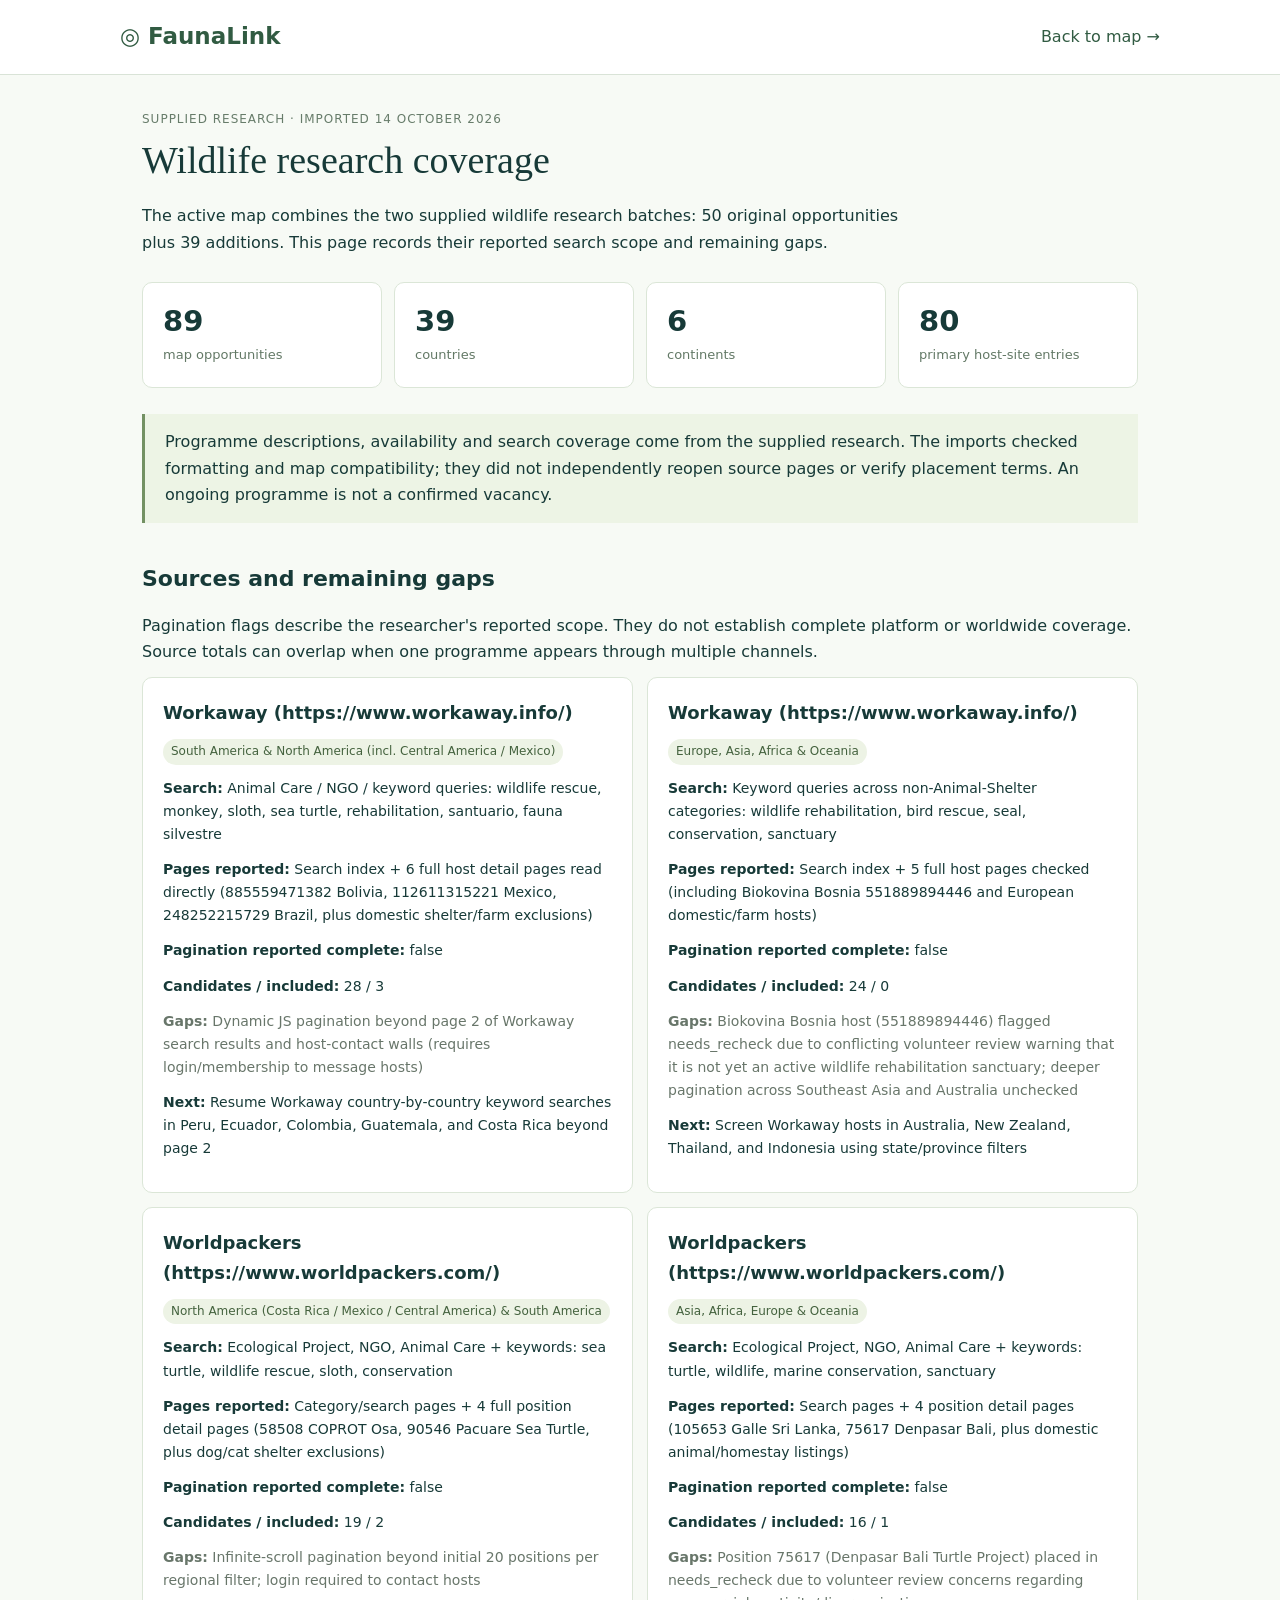
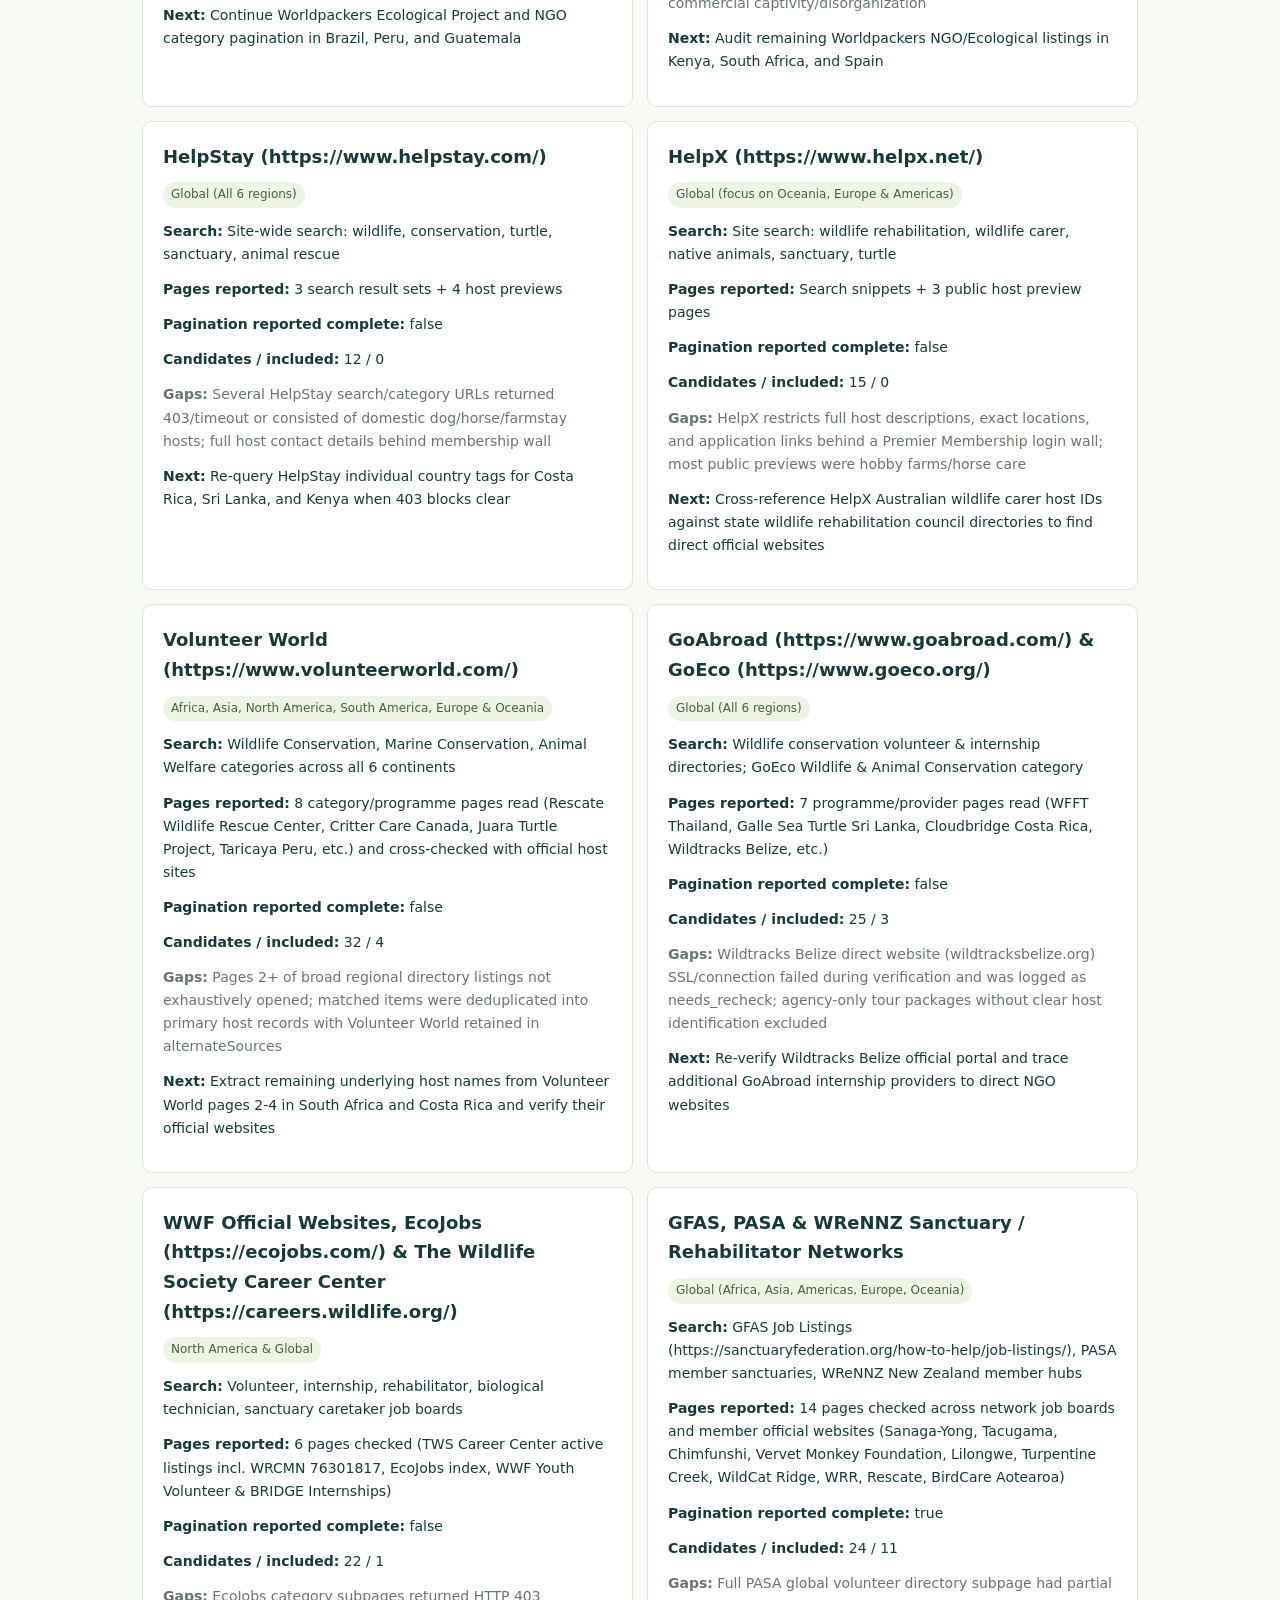
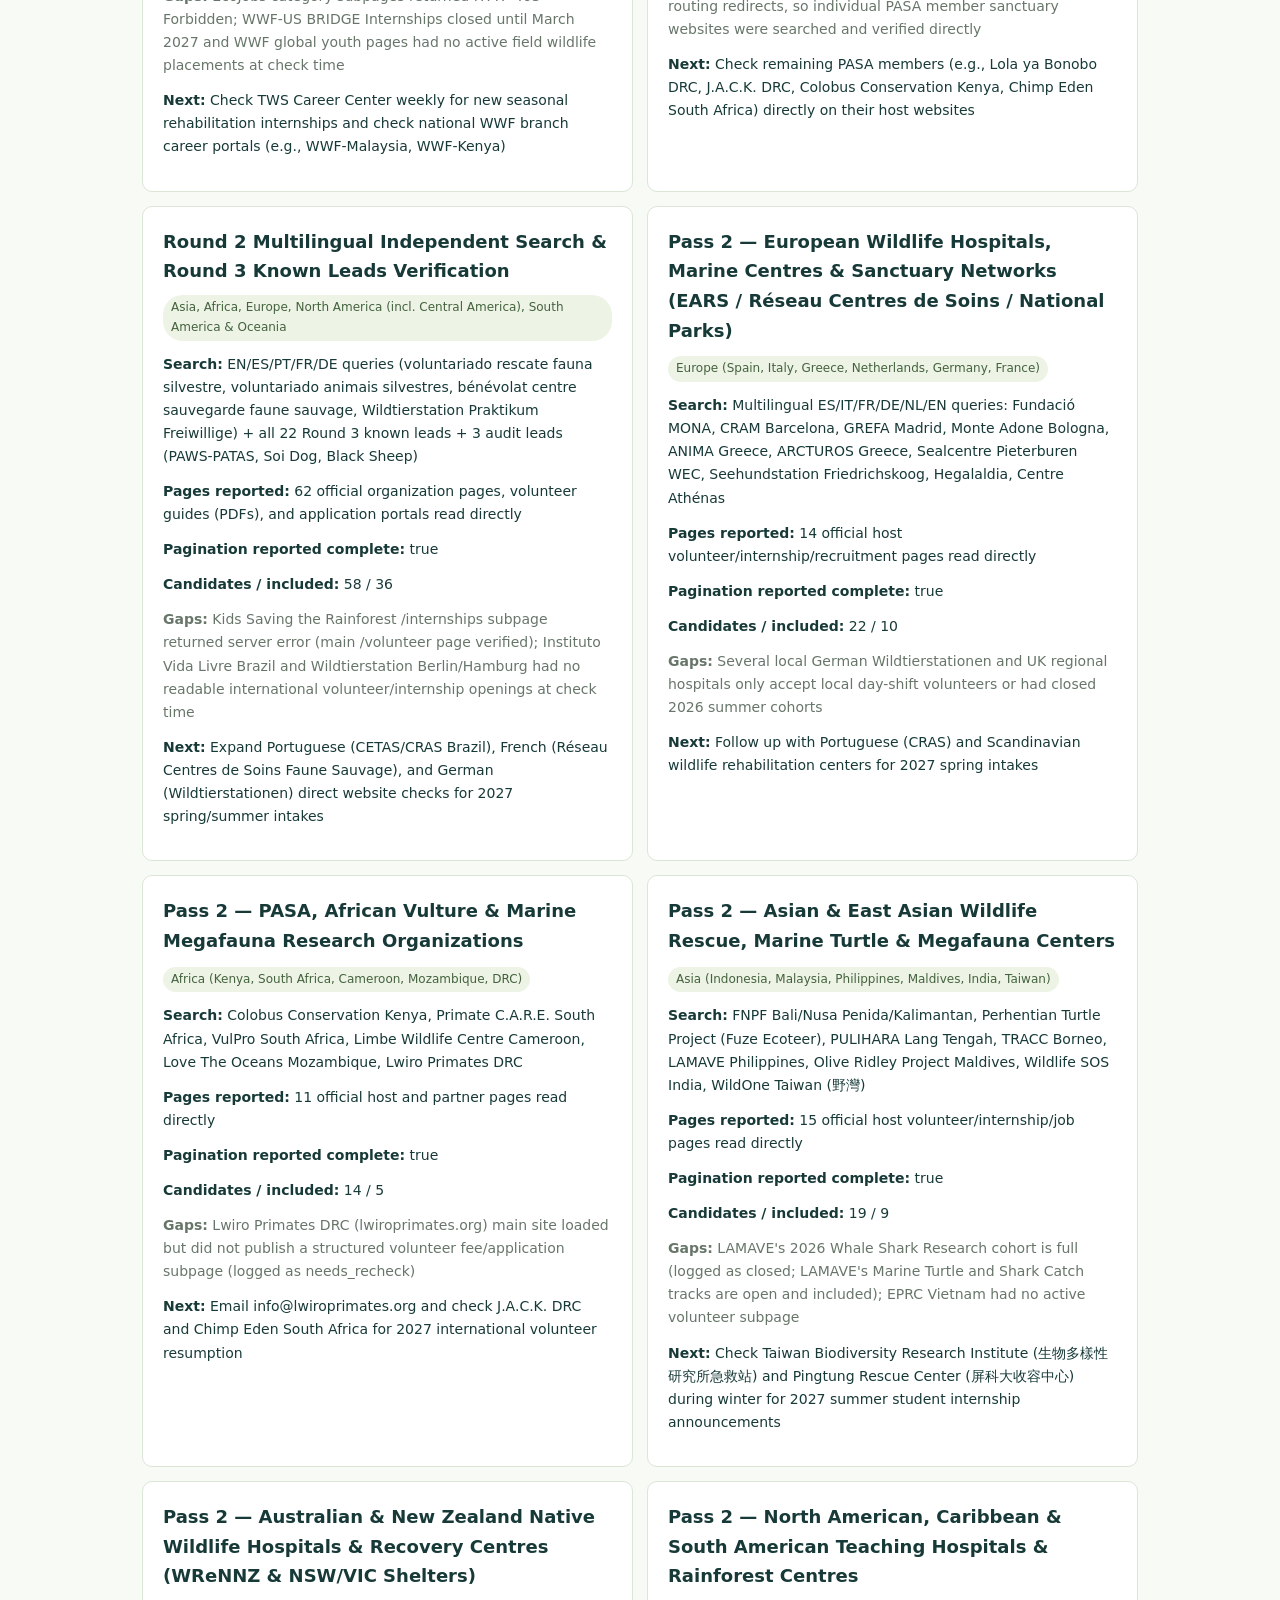
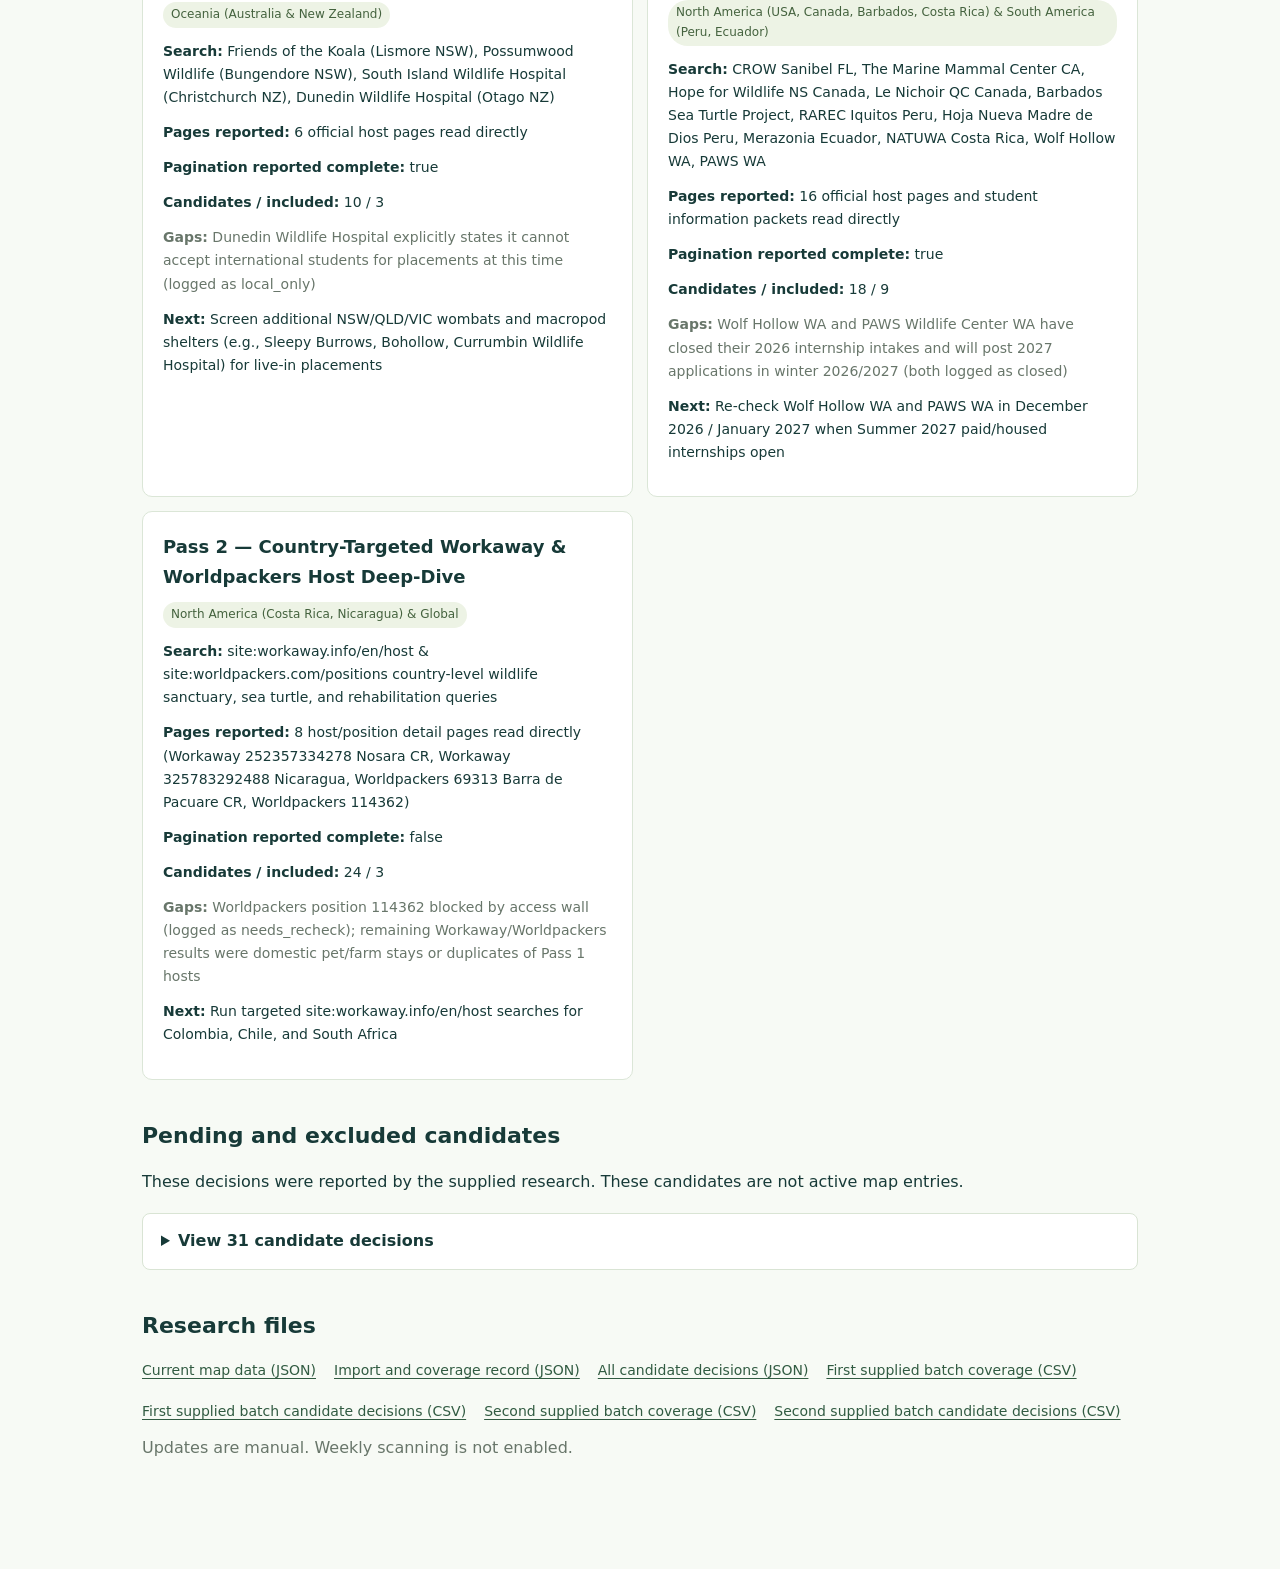
==== commit cd84bd6e: "Add second supplied batch of 39 wildlife opportunities" ====
--- a/research-coverage.html
+++ b/research-coverage.html
@@ -1,3 +1,3 @@
 <!doctype html><html lang="en"><head><meta charset="utf-8"><meta name="viewport" content="width=device-width, initial-scale=1"><title>Search coverage — FaunaLink</title><meta name="description" content="Coverage and gaps reported in the supplied wildlife research."><style>
 :root{font:16px/1.65 system-ui,sans-serif;color:#173a38;background:#f7faf5}*{box-sizing:border-box}body{margin:0}header{background:white;border-bottom:1px solid #d9e3d7;padding:18px max(20px,calc((100% - 1040px)/2));display:flex;justify-content:space-between;gap:18px;align-items:center}a{color:#315b42;text-underline-offset:3px}header a{text-decoration:none}.brand{font-weight:750;font-size:23px}main{max-width:1040px;margin:35px auto;padding:0 22px 60px}h1{font:500 38px/1.2 Georgia,serif;margin:8px 0 20px}h2{font-size:22px;margin:38px 0 15px}h3{margin:0 0 9px;font-size:18px}p{margin:12px 0}.date{font-size:12px;color:#677c6a;letter-spacing:1px;text-transform:uppercase}.lead{max-width:780px}.stats{display:grid;grid-template-columns:repeat(4,1fr);gap:12px;margin:26px 0}.stats div,article{background:white;border:1px solid #dbe6d7;border-radius:10px;padding:20px}.stats strong{display:block;font-size:29px;line-height:1.3}.stats span{font-size:13px;color:#637966}.grid{display:grid;grid-template-columns:1fr 1fr;gap:14px}.status{display:inline-block;font-size:12px;padding:3px 8px;border-radius:20px;background:#edf3e5;color:#44623e}.gap{color:#68766a}article p{font-size:14px}.note{background:#edf4e5;border-left:3px solid #739163;padding:15px 20px}.downloads{display:flex;gap:18px;flex-wrap:wrap;font-size:14px}details{margin:18px 0;border:1px solid #d9e4d4;border-radius:8px;background:white;padding:14px 18px}summary{cursor:pointer;font-weight:650}ul,ol{padding-left:23px}li{margin:12px 0;overflow-wrap:anywhere}li p,li span{font-size:14px;color:#68796c}a:focus-visible,summary:focus-visible{outline:3px solid #b8791d;outline-offset:3px}@media(max-width:700px){main{margin-top:24px}.grid{grid-template-columns:1fr}.stats{grid-template-columns:1fr 1fr}.stats div{padding:14px}h1{font-size:31px}header{font-size:13px}}
-</style></head><body><header><a class="brand" href="./">◎ FaunaLink</a><a href="./">Back to map →</a></header><main><div class="date">Supplied research · Imported 14 October 2026</div><h1>Wildlife research coverage</h1><p class="lead">The active map contains only the 50 opportunities in the supplied wildlife research file. This page records its reported search scope and remaining gaps.</p><div class="stats"><div><strong>50</strong><span>map opportunities</span></div><div><strong>27</strong><span>countries</span></div><div><strong>6</strong><span>continents</span></div><div><strong>44</strong><span>primary host-site entries</span></div></div><p class="note">Programme descriptions, availability and search coverage come from the supplied research. The import checked formatting and map compatibility; it did not independently reopen source pages or verify placement terms. An ongoing programme is not a confirmed vacancy.</p><h2>Sources and remaining gaps</h2><p>Pagination flags describe the researcher's reported scope. They do not establish complete platform or worldwide coverage. Source totals can overlap when one programme appears through multiple channels.</p><div class="grid"><article><h3>Workaway (https://www.workaway.info/)</h3><span class="status">South America &amp; North America (incl. Central America / Mexico)</span><p><strong>Search:</strong> Animal Care / NGO / keyword queries: wildlife rescue, monkey, sloth, sea turtle, rehabilitation, santuario, fauna silvestre</p><p><strong>Pages reported:</strong> Search index + 6 full host detail pages read directly (885559471382 Bolivia, 112611315221 Mexico, 248252215729 Brazil, plus domestic shelter/farm exclusions)</p><p><strong>Pagination reported complete:</strong> false</p><p><strong>Candidates / included:</strong> 28 / 3</p><p class="gap"><strong>Gaps:</strong> Dynamic JS pagination beyond page 2 of Workaway search results and host-contact walls (requires login/membership to message hosts)</p><p><strong>Next:</strong> Resume Workaway country-by-country keyword searches in Peru, Ecuador, Colombia, Guatemala, and Costa Rica beyond page 2</p></article><article><h3>Workaway (https://www.workaway.info/)</h3><span class="status">Europe, Asia, Africa &amp; Oceania</span><p><strong>Search:</strong> Keyword queries across non-Animal-Shelter categories: wildlife rehabilitation, bird rescue, seal, conservation, sanctuary</p><p><strong>Pages reported:</strong> Search index + 5 full host pages checked (including Biokovina Bosnia 551889894446 and European domestic/farm hosts)</p><p><strong>Pagination reported complete:</strong> false</p><p><strong>Candidates / included:</strong> 24 / 0</p><p class="gap"><strong>Gaps:</strong> Biokovina Bosnia host (551889894446) flagged needs_recheck due to conflicting volunteer review warning that it is not yet an active wildlife rehabilitation sanctuary; deeper pagination across Southeast Asia and Australia unchecked</p><p><strong>Next:</strong> Screen Workaway hosts in Australia, New Zealand, Thailand, and Indonesia using state/province filters</p></article><article><h3>Worldpackers (https://www.worldpackers.com/)</h3><span class="status">North America (Costa Rica / Mexico / Central America) &amp; South America</span><p><strong>Search:</strong> Ecological Project, NGO, Animal Care + keywords: sea turtle, wildlife rescue, sloth, conservation</p><p><strong>Pages reported:</strong> Category/search pages + 4 full position detail pages (58508 COPROT Osa, 90546 Pacuare Sea Turtle, plus dog/cat shelter exclusions)</p><p><strong>Pagination reported complete:</strong> false</p><p><strong>Candidates / included:</strong> 19 / 2</p><p class="gap"><strong>Gaps:</strong> Infinite-scroll pagination beyond initial 20 positions per regional filter; login required to contact hosts</p><p><strong>Next:</strong> Continue Worldpackers Ecological Project and NGO category pagination in Brazil, Peru, and Guatemala</p></article><article><h3>Worldpackers (https://www.worldpackers.com/)</h3><span class="status">Asia, Africa, Europe &amp; Oceania</span><p><strong>Search:</strong> Ecological Project, NGO, Animal Care + keywords: turtle, wildlife, marine conservation, sanctuary</p><p><strong>Pages reported:</strong> Search pages + 4 position detail pages (105653 Galle Sri Lanka, 75617 Denpasar Bali, plus domestic animal/homestay listings)</p><p><strong>Pagination reported complete:</strong> false</p><p><strong>Candidates / included:</strong> 16 / 1</p><p class="gap"><strong>Gaps:</strong> Position 75617 (Denpasar Bali Turtle Project) placed in needs_recheck due to volunteer review concerns regarding commercial captivity/disorganization</p><p><strong>Next:</strong> Audit remaining Worldpackers NGO/Ecological listings in Kenya, South Africa, and Spain</p></article><article><h3>HelpStay (https://www.helpstay.com/)</h3><span class="status">Global (All 6 regions)</span><p><strong>Search:</strong> Site-wide search: wildlife, conservation, turtle, sanctuary, animal rescue</p><p><strong>Pages reported:</strong> 3 search result sets + 4 host previews</p><p><strong>Pagination reported complete:</strong> false</p><p><strong>Candidates / included:</strong> 12 / 0</p><p class="gap"><strong>Gaps:</strong> Several HelpStay search/category URLs returned 403/timeout or consisted of domestic dog/horse/farmstay hosts; full host contact details behind membership wall</p><p><strong>Next:</strong> Re-query HelpStay individual country tags for Costa Rica, Sri Lanka, and Kenya when 403 blocks clear</p></article><article><h3>HelpX (https://www.helpx.net/)</h3><span class="status">Global (focus on Oceania, Europe &amp; Americas)</span><p><strong>Search:</strong> Site search: wildlife rehabilitation, wildlife carer, native animals, sanctuary, turtle</p><p><strong>Pages reported:</strong> Search snippets + 3 public host preview pages</p><p><strong>Pagination reported complete:</strong> false</p><p><strong>Candidates / included:</strong> 15 / 0</p><p class="gap"><strong>Gaps:</strong> HelpX restricts full host descriptions, exact locations, and application links behind a Premier Membership login wall; most public previews were hobby farms/horse care</p><p><strong>Next:</strong> Cross-reference HelpX Australian wildlife carer host IDs against state wildlife rehabilitation council directories to find direct official websites</p></article><article><h3>Volunteer World (https://www.volunteerworld.com/)</h3><span class="status">Africa, Asia, North America, South America, Europe &amp; Oceania</span><p><strong>Search:</strong> Wildlife Conservation, Marine Conservation, Animal Welfare categories across all 6 continents</p><p><strong>Pages reported:</strong> 8 category/programme pages read (Rescate Wildlife Rescue Center, Critter Care Canada, Juara Turtle Project, Taricaya Peru, etc.) and cross-checked with official host sites</p><p><strong>Pagination reported complete:</strong> false</p><p><strong>Candidates / included:</strong> 32 / 4</p><p class="gap"><strong>Gaps:</strong> Pages 2+ of broad regional directory listings not exhaustively opened; matched items were deduplicated into primary host records with Volunteer World retained in alternateSources</p><p><strong>Next:</strong> Extract remaining underlying host names from Volunteer World pages 2-4 in South Africa and Costa Rica and verify their official websites</p></article><article><h3>GoAbroad (https://www.goabroad.com/) &amp; GoEco (https://www.goeco.org/)</h3><span class="status">Global (All 6 regions)</span><p><strong>Search:</strong> Wildlife conservation volunteer &amp; internship directories; GoEco Wildlife &amp; Animal Conservation category</p><p><strong>Pages reported:</strong> 7 programme/provider pages read (WFFT Thailand, Galle Sea Turtle Sri Lanka, Cloudbridge Costa Rica, Wildtracks Belize, etc.)</p><p><strong>Pagination reported complete:</strong> false</p><p><strong>Candidates / included:</strong> 25 / 3</p><p class="gap"><strong>Gaps:</strong> Wildtracks Belize direct website (wildtracksbelize.org) SSL/connection failed during verification and was logged as needs_recheck; agency-only tour packages without clear host identification excluded</p><p><strong>Next:</strong> Re-verify Wildtracks Belize official portal and trace additional GoAbroad internship providers to direct NGO websites</p></article><article><h3>WWF Official Websites, EcoJobs (https://ecojobs.com/) &amp; The Wildlife Society Career Center (https://careers.wildlife.org/)</h3><span class="status">North America &amp; Global</span><p><strong>Search:</strong> Volunteer, internship, rehabilitator, biological technician, sanctuary caretaker job boards</p><p><strong>Pages reported:</strong> 6 pages checked (TWS Career Center active listings incl. WRCMN 76301817, EcoJobs index, WWF Youth Volunteer &amp; BRIDGE Internships)</p><p><strong>Pagination reported complete:</strong> false</p><p><strong>Candidates / included:</strong> 22 / 1</p><p class="gap"><strong>Gaps:</strong> EcoJobs category subpages returned HTTP 403 Forbidden; WWF-US BRIDGE Internships closed until March 2027 and WWF global youth pages had no active field wildlife placements at check time</p><p><strong>Next:</strong> Check TWS Career Center weekly for new seasonal rehabilitation internships and check national WWF branch career portals (e.g., WWF-Malaysia, WWF-Kenya)</p></article><article><h3>GFAS, PASA &amp; WReNNZ Sanctuary / Rehabilitator Networks</h3><span class="status">Global (Africa, Asia, Americas, Europe, Oceania)</span><p><strong>Search:</strong> GFAS Job Listings (https://sanctuaryfederation.org/how-to-help/job-listings/), PASA member sanctuaries, WReNNZ New Zealand member hubs</p><p><strong>Pages reported:</strong> 14 pages checked across network job boards and member official websites (Sanaga-Yong, Tacugama, Chimfunshi, Vervet Monkey Foundation, Lilongwe, Turpentine Creek, WildCat Ridge, WRR, Rescate, BirdCare Aotearoa)</p><p><strong>Pagination reported complete:</strong> true</p><p><strong>Candidates / included:</strong> 24 / 11</p><p class="gap"><strong>Gaps:</strong> Full PASA global volunteer directory subpage had partial routing redirects, so individual PASA member sanctuary websites were searched and verified directly</p><p><strong>Next:</strong> Check remaining PASA members (e.g., Lola ya Bonobo DRC, J.A.C.K. DRC, Colobus Conservation Kenya, Chimp Eden South Africa) directly on their host websites</p></article><article><h3>Round 2 Multilingual Independent Search &amp; Round 3 Known Leads Verification</h3><span class="status">Asia, Africa, Europe, North America (incl. Central America), South America &amp; Oceania</span><p><strong>Search:</strong> EN/ES/PT/FR/DE queries (voluntariado rescate fauna silvestre, voluntariado animais silvestres, bénévolat centre sauvegarde faune sauvage, Wildtierstation Praktikum Freiwillige) + all 22 Round 3 known leads + 3 audit leads (PAWS-PATAS, Soi Dog, Black Sheep)</p><p><strong>Pages reported:</strong> 62 official organization pages, volunteer guides (PDFs), and application portals read directly</p><p><strong>Pagination reported complete:</strong> true</p><p><strong>Candidates / included:</strong> 58 / 36</p><p class="gap"><strong>Gaps:</strong> Kids Saving the Rainforest /internships subpage returned server error (main /volunteer page verified); Instituto Vida Livre Brazil and Wildtierstation Berlin/Hamburg had no readable international volunteer/internship openings at check time</p><p><strong>Next:</strong> Expand Portuguese (CETAS/CRAS Brazil), French (Réseau Centres de Soins Faune Sauvage), and German (Wildtierstationen) direct website checks for 2027 spring/summer intakes</p></article></div><h2>Pending and excluded candidates</h2><p>These decisions were reported by the supplied research. These candidates are not active map entries.</p><details><summary>View 20 candidate decisions</summary><ul><li><a href="https://paws-patas.org/" target="_blank" rel="noopener noreferrer">PAWS-PATAS ↗</a><span> — Spain · out of scope</span></li><li><a href="https://www.soidog.org/content/volunteering" target="_blank" rel="noopener noreferrer">Soi Dog Foundation ↗</a><span> — Thailand · out of scope</span></li><li><a href="https://www.blacksheepanimalsanctuary.org.nz/" target="_blank" rel="noopener noreferrer">The Black Sheep Animal Sanctuary ↗</a><span> — New Zealand · out of scope</span></li><li><a href="https://www.intiwarayassi.org/volunteering/" target="_blank" rel="noopener noreferrer">Comunidad Inti Wara Yassi (CIWY) — Parque Machía ↗</a><span> — Bolivia · local only</span></li><li><a href="https://www.bsbcc.org.my/volunteer-programme.html" target="_blank" rel="noopener noreferrer">Bornean Sun Bear Conservation Centre (BSBCC) — Malaysian Volunteer Programme ↗</a><span> — Malaysia · local only</span></li><li><a href="https://arcasguatemala.org/internships/" target="_blank" rel="noopener noreferrer">ARCAS — Petén Wildlife Biology Internship ↗</a><span> — Guatemala · closed</span></li><li><a href="https://www.sttiggywinkles.org.uk/work-experience/" target="_blank" rel="noopener noreferrer">Tiggywinkles Wildlife Hospital — Summer Student Placement ↗</a><span> — United Kingdom · closed</span></li><li><a href="https://www.worldwildlife.org/about/careers" target="_blank" rel="noopener noreferrer">WWF-US — BRIDGE Conservation Internships ↗</a><span> — United States · closed</span></li><li><a href="https://www.kidssavingtherainforest.org/internships" target="_blank" rel="noopener noreferrer">Kids Saving the Rainforest (KSTR) — Dedicated Internships Subpage ↗</a><span> — Costa Rica · needs recheck</span></li><li><a href="https://www.wildtracksbelize.org/" target="_blank" rel="noopener noreferrer">Wildtracks ↗</a><span> — Belize · needs recheck</span></li><li><a href="https://www.workaway.info/en/host/551889894446" target="_blank" rel="noopener noreferrer">Workaway Host 551889894446 — Biokovina Wildlife &amp; Forest Project ↗</a><span> — Bosnia and Herzegovina · needs recheck</span></li><li><a href="https://www.worldpackers.com/positions/75617" target="_blank" rel="noopener noreferrer">Worldpackers Position 75617 — Denpasar Sea Turtle Conservation ↗</a><span> — Indonesia · needs recheck</span></li><li><a href="https://ecojobs.com/wildlife-jobs/" target="_blank" rel="noopener noreferrer">EcoJobs (Environmental Career Opportunities) ↗</a><span> — United States · needs recheck</span></li><li><a href="https://www.helpx.net/" target="_blank" rel="noopener noreferrer">HelpStay &amp; HelpX Protected Wildlife Host Listings ↗</a><span> — Multiple · needs recheck</span></li><li><a href="https://www.turtle-foundation.org/en/" target="_blank" rel="noopener noreferrer">Turtle Foundation — Sea Turtle Conservation Internship Listing ↗</a><span> — Cape Verde / Indonesia · needs recheck</span></li><li><a href="https://www.goeco.org/area/volunteer-in-asia/thailand/asian-wildlife-rescue-center/" target="_blank" rel="noopener noreferrer">GoEco — Asian Wildlife Rescue Center (Thailand) ↗</a><span> — Thailand · duplicate</span></li><li><a href="https://www.goeco.org/area/volunteer-in-asia/sri-lanka/sea-turtle-rescue-and-rehabilitation/" target="_blank" rel="noopener noreferrer">GoEco — Sri Lanka Sea Turtle Rescue and Rehabilitation ↗</a><span> — Sri Lanka · duplicate</span></li><li><a href="https://www.volunteerworld.com/en/review/rescate-wildlife-rescue-center" target="_blank" rel="noopener noreferrer">Volunteer World — Rescate Wildlife Rescue Center / Juara Turtle Project / Critter Care / Taricaya ↗</a><span> — Multiple · duplicate</span></li><li><a href="https://www.projects-abroad.org/projects/volunteer-conservation-amazon-rainforest-peru/" target="_blank" rel="noopener noreferrer">Projects Abroad — Amazon Rainforest Conservation in Peru ↗</a><span> — Peru · duplicate</span></li><li><a href="https://www.workaway.info/" target="_blank" rel="noopener noreferrer">Batch Exclusion — Domestic Dog/Cat Shelters, Pet Sitting, Horse Stables, Hobby Farms &amp; Eco-Hostels (Workaway, Worldpackers, HelpX, HelpStay) ↗</a><span> — Multiple · out of scope</span></li></ul></details><h2>Research files</h2><div class="downloads"><a href="opportunities.json">Current map data (JSON)</a><a href="listing-refresh.json">Import and coverage record (JSON)</a><a href="research-imports/2026-10-14/research-coverage.csv">Supplied coverage (CSV)</a><a href="research-imports/2026-10-14/pending-and-excluded.csv">Candidate decisions (CSV)</a><a href="source-register.json">Current source register (JSON)</a></div><p class="gap">Updates are manual. Weekly scanning is not enabled.</p></main></body></html>
+</style></head><body><header><a class="brand" href="./">◎ FaunaLink</a><a href="./">Back to map →</a></header><main><div class="date">Supplied research · Imported 14 October 2026</div><h1>Wildlife research coverage</h1><p class="lead">The active map combines the two supplied wildlife research batches: 50 original opportunities plus 39 additions. This page records their reported search scope and remaining gaps.</p><div class="stats"><div><strong>89</strong><span>map opportunities</span></div><div><strong>39</strong><span>countries</span></div><div><strong>6</strong><span>continents</span></div><div><strong>80</strong><span>primary host-site entries</span></div></div><p class="note">Programme descriptions, availability and search coverage come from the supplied research. The imports checked formatting and map compatibility; they did not independently reopen source pages or verify placement terms. An ongoing programme is not a confirmed vacancy.</p><h2>Sources and remaining gaps</h2><p>Pagination flags describe the researcher's reported scope. They do not establish complete platform or worldwide coverage. Source totals can overlap when one programme appears through multiple channels.</p><div class="grid"><article><h3>Workaway (https://www.workaway.info/)</h3><span class="status">South America &amp; North America (incl. Central America / Mexico)</span><p><strong>Search:</strong> Animal Care / NGO / keyword queries: wildlife rescue, monkey, sloth, sea turtle, rehabilitation, santuario, fauna silvestre</p><p><strong>Pages reported:</strong> Search index + 6 full host detail pages read directly (885559471382 Bolivia, 112611315221 Mexico, 248252215729 Brazil, plus domestic shelter/farm exclusions)</p><p><strong>Pagination reported complete:</strong> false</p><p><strong>Candidates / included:</strong> 28 / 3</p><p class="gap"><strong>Gaps:</strong> Dynamic JS pagination beyond page 2 of Workaway search results and host-contact walls (requires login/membership to message hosts)</p><p><strong>Next:</strong> Resume Workaway country-by-country keyword searches in Peru, Ecuador, Colombia, Guatemala, and Costa Rica beyond page 2</p></article><article><h3>Workaway (https://www.workaway.info/)</h3><span class="status">Europe, Asia, Africa &amp; Oceania</span><p><strong>Search:</strong> Keyword queries across non-Animal-Shelter categories: wildlife rehabilitation, bird rescue, seal, conservation, sanctuary</p><p><strong>Pages reported:</strong> Search index + 5 full host pages checked (including Biokovina Bosnia 551889894446 and European domestic/farm hosts)</p><p><strong>Pagination reported complete:</strong> false</p><p><strong>Candidates / included:</strong> 24 / 0</p><p class="gap"><strong>Gaps:</strong> Biokovina Bosnia host (551889894446) flagged needs_recheck due to conflicting volunteer review warning that it is not yet an active wildlife rehabilitation sanctuary; deeper pagination across Southeast Asia and Australia unchecked</p><p><strong>Next:</strong> Screen Workaway hosts in Australia, New Zealand, Thailand, and Indonesia using state/province filters</p></article><article><h3>Worldpackers (https://www.worldpackers.com/)</h3><span class="status">North America (Costa Rica / Mexico / Central America) &amp; South America</span><p><strong>Search:</strong> Ecological Project, NGO, Animal Care + keywords: sea turtle, wildlife rescue, sloth, conservation</p><p><strong>Pages reported:</strong> Category/search pages + 4 full position detail pages (58508 COPROT Osa, 90546 Pacuare Sea Turtle, plus dog/cat shelter exclusions)</p><p><strong>Pagination reported complete:</strong> false</p><p><strong>Candidates / included:</strong> 19 / 2</p><p class="gap"><strong>Gaps:</strong> Infinite-scroll pagination beyond initial 20 positions per regional filter; login required to contact hosts</p><p><strong>Next:</strong> Continue Worldpackers Ecological Project and NGO category pagination in Brazil, Peru, and Guatemala</p></article><article><h3>Worldpackers (https://www.worldpackers.com/)</h3><span class="status">Asia, Africa, Europe &amp; Oceania</span><p><strong>Search:</strong> Ecological Project, NGO, Animal Care + keywords: turtle, wildlife, marine conservation, sanctuary</p><p><strong>Pages reported:</strong> Search pages + 4 position detail pages (105653 Galle Sri Lanka, 75617 Denpasar Bali, plus domestic animal/homestay listings)</p><p><strong>Pagination reported complete:</strong> false</p><p><strong>Candidates / included:</strong> 16 / 1</p><p class="gap"><strong>Gaps:</strong> Position 75617 (Denpasar Bali Turtle Project) placed in needs_recheck due to volunteer review concerns regarding commercial captivity/disorganization</p><p><strong>Next:</strong> Audit remaining Worldpackers NGO/Ecological listings in Kenya, South Africa, and Spain</p></article><article><h3>HelpStay (https://www.helpstay.com/)</h3><span class="status">Global (All 6 regions)</span><p><strong>Search:</strong> Site-wide search: wildlife, conservation, turtle, sanctuary, animal rescue</p><p><strong>Pages reported:</strong> 3 search result sets + 4 host previews</p><p><strong>Pagination reported complete:</strong> false</p><p><strong>Candidates / included:</strong> 12 / 0</p><p class="gap"><strong>Gaps:</strong> Several HelpStay search/category URLs returned 403/timeout or consisted of domestic dog/horse/farmstay hosts; full host contact details behind membership wall</p><p><strong>Next:</strong> Re-query HelpStay individual country tags for Costa Rica, Sri Lanka, and Kenya when 403 blocks clear</p></article><article><h3>HelpX (https://www.helpx.net/)</h3><span class="status">Global (focus on Oceania, Europe &amp; Americas)</span><p><strong>Search:</strong> Site search: wildlife rehabilitation, wildlife carer, native animals, sanctuary, turtle</p><p><strong>Pages reported:</strong> Search snippets + 3 public host preview pages</p><p><strong>Pagination reported complete:</strong> false</p><p><strong>Candidates / included:</strong> 15 / 0</p><p class="gap"><strong>Gaps:</strong> HelpX restricts full host descriptions, exact locations, and application links behind a Premier Membership login wall; most public previews were hobby farms/horse care</p><p><strong>Next:</strong> Cross-reference HelpX Australian wildlife carer host IDs against state wildlife rehabilitation council directories to find direct official websites</p></article><article><h3>Volunteer World (https://www.volunteerworld.com/)</h3><span class="status">Africa, Asia, North America, South America, Europe &amp; Oceania</span><p><strong>Search:</strong> Wildlife Conservation, Marine Conservation, Animal Welfare categories across all 6 continents</p><p><strong>Pages reported:</strong> 8 category/programme pages read (Rescate Wildlife Rescue Center, Critter Care Canada, Juara Turtle Project, Taricaya Peru, etc.) and cross-checked with official host sites</p><p><strong>Pagination reported complete:</strong> false</p><p><strong>Candidates / included:</strong> 32 / 4</p><p class="gap"><strong>Gaps:</strong> Pages 2+ of broad regional directory listings not exhaustively opened; matched items were deduplicated into primary host records with Volunteer World retained in alternateSources</p><p><strong>Next:</strong> Extract remaining underlying host names from Volunteer World pages 2-4 in South Africa and Costa Rica and verify their official websites</p></article><article><h3>GoAbroad (https://www.goabroad.com/) &amp; GoEco (https://www.goeco.org/)</h3><span class="status">Global (All 6 regions)</span><p><strong>Search:</strong> Wildlife conservation volunteer &amp; internship directories; GoEco Wildlife &amp; Animal Conservation category</p><p><strong>Pages reported:</strong> 7 programme/provider pages read (WFFT Thailand, Galle Sea Turtle Sri Lanka, Cloudbridge Costa Rica, Wildtracks Belize, etc.)</p><p><strong>Pagination reported complete:</strong> false</p><p><strong>Candidates / included:</strong> 25 / 3</p><p class="gap"><strong>Gaps:</strong> Wildtracks Belize direct website (wildtracksbelize.org) SSL/connection failed during verification and was logged as needs_recheck; agency-only tour packages without clear host identification excluded</p><p><strong>Next:</strong> Re-verify Wildtracks Belize official portal and trace additional GoAbroad internship providers to direct NGO websites</p></article><article><h3>WWF Official Websites, EcoJobs (https://ecojobs.com/) &amp; The Wildlife Society Career Center (https://careers.wildlife.org/)</h3><span class="status">North America &amp; Global</span><p><strong>Search:</strong> Volunteer, internship, rehabilitator, biological technician, sanctuary caretaker job boards</p><p><strong>Pages reported:</strong> 6 pages checked (TWS Career Center active listings incl. WRCMN 76301817, EcoJobs index, WWF Youth Volunteer &amp; BRIDGE Internships)</p><p><strong>Pagination reported complete:</strong> false</p><p><strong>Candidates / included:</strong> 22 / 1</p><p class="gap"><strong>Gaps:</strong> EcoJobs category subpages returned HTTP 403 Forbidden; WWF-US BRIDGE Internships closed until March 2027 and WWF global youth pages had no active field wildlife placements at check time</p><p><strong>Next:</strong> Check TWS Career Center weekly for new seasonal rehabilitation internships and check national WWF branch career portals (e.g., WWF-Malaysia, WWF-Kenya)</p></article><article><h3>GFAS, PASA &amp; WReNNZ Sanctuary / Rehabilitator Networks</h3><span class="status">Global (Africa, Asia, Americas, Europe, Oceania)</span><p><strong>Search:</strong> GFAS Job Listings (https://sanctuaryfederation.org/how-to-help/job-listings/), PASA member sanctuaries, WReNNZ New Zealand member hubs</p><p><strong>Pages reported:</strong> 14 pages checked across network job boards and member official websites (Sanaga-Yong, Tacugama, Chimfunshi, Vervet Monkey Foundation, Lilongwe, Turpentine Creek, WildCat Ridge, WRR, Rescate, BirdCare Aotearoa)</p><p><strong>Pagination reported complete:</strong> true</p><p><strong>Candidates / included:</strong> 24 / 11</p><p class="gap"><strong>Gaps:</strong> Full PASA global volunteer directory subpage had partial routing redirects, so individual PASA member sanctuary websites were searched and verified directly</p><p><strong>Next:</strong> Check remaining PASA members (e.g., Lola ya Bonobo DRC, J.A.C.K. DRC, Colobus Conservation Kenya, Chimp Eden South Africa) directly on their host websites</p></article><article><h3>Round 2 Multilingual Independent Search &amp; Round 3 Known Leads Verification</h3><span class="status">Asia, Africa, Europe, North America (incl. Central America), South America &amp; Oceania</span><p><strong>Search:</strong> EN/ES/PT/FR/DE queries (voluntariado rescate fauna silvestre, voluntariado animais silvestres, bénévolat centre sauvegarde faune sauvage, Wildtierstation Praktikum Freiwillige) + all 22 Round 3 known leads + 3 audit leads (PAWS-PATAS, Soi Dog, Black Sheep)</p><p><strong>Pages reported:</strong> 62 official organization pages, volunteer guides (PDFs), and application portals read directly</p><p><strong>Pagination reported complete:</strong> true</p><p><strong>Candidates / included:</strong> 58 / 36</p><p class="gap"><strong>Gaps:</strong> Kids Saving the Rainforest /internships subpage returned server error (main /volunteer page verified); Instituto Vida Livre Brazil and Wildtierstation Berlin/Hamburg had no readable international volunteer/internship openings at check time</p><p><strong>Next:</strong> Expand Portuguese (CETAS/CRAS Brazil), French (Réseau Centres de Soins Faune Sauvage), and German (Wildtierstationen) direct website checks for 2027 spring/summer intakes</p></article><article><h3>Pass 2 — European Wildlife Hospitals, Marine Centres &amp; Sanctuary Networks (EARS / Réseau Centres de Soins / National Parks)</h3><span class="status">Europe (Spain, Italy, Greece, Netherlands, Germany, France)</span><p><strong>Search:</strong> Multilingual ES/IT/FR/DE/NL/EN queries: Fundació MONA, CRAM Barcelona, GREFA Madrid, Monte Adone Bologna, ANIMA Greece, ARCTUROS Greece, Sealcentre Pieterburen WEC, Seehundstation Friedrichskoog, Hegalaldia, Centre Athénas</p><p><strong>Pages reported:</strong> 14 official host volunteer/internship/recruitment pages read directly</p><p><strong>Pagination reported complete:</strong> true</p><p><strong>Candidates / included:</strong> 22 / 10</p><p class="gap"><strong>Gaps:</strong> Several local German Wildtierstationen and UK regional hospitals only accept local day-shift volunteers or had closed 2026 summer cohorts</p><p><strong>Next:</strong> Follow up with Portuguese (CRAS) and Scandinavian wildlife rehabilitation centers for 2027 spring intakes</p></article><article><h3>Pass 2 — PASA, African Vulture &amp; Marine Megafauna Research Organizations</h3><span class="status">Africa (Kenya, South Africa, Cameroon, Mozambique, DRC)</span><p><strong>Search:</strong> Colobus Conservation Kenya, Primate C.A.R.E. South Africa, VulPro South Africa, Limbe Wildlife Centre Cameroon, Love The Oceans Mozambique, Lwiro Primates DRC</p><p><strong>Pages reported:</strong> 11 official host and partner pages read directly</p><p><strong>Pagination reported complete:</strong> true</p><p><strong>Candidates / included:</strong> 14 / 5</p><p class="gap"><strong>Gaps:</strong> Lwiro Primates DRC (lwiroprimates.org) main site loaded but did not publish a structured volunteer fee/application subpage (logged as needs_recheck)</p><p><strong>Next:</strong> Email info@lwiroprimates.org and check J.A.C.K. DRC and Chimp Eden South Africa for 2027 international volunteer resumption</p></article><article><h3>Pass 2 — Asian &amp; East Asian Wildlife Rescue, Marine Turtle &amp; Megafauna Centers</h3><span class="status">Asia (Indonesia, Malaysia, Philippines, Maldives, India, Taiwan)</span><p><strong>Search:</strong> FNPF Bali/Nusa Penida/Kalimantan, Perhentian Turtle Project (Fuze Ecoteer), PULIHARA Lang Tengah, TRACC Borneo, LAMAVE Philippines, Olive Ridley Project Maldives, Wildlife SOS India, WildOne Taiwan (野灣)</p><p><strong>Pages reported:</strong> 15 official host volunteer/internship/job pages read directly</p><p><strong>Pagination reported complete:</strong> true</p><p><strong>Candidates / included:</strong> 19 / 9</p><p class="gap"><strong>Gaps:</strong> LAMAVE&#x27;s 2026 Whale Shark Research cohort is full (logged as closed; LAMAVE&#x27;s Marine Turtle and Shark Catch tracks are open and included); EPRC Vietnam had no active volunteer subpage</p><p><strong>Next:</strong> Check Taiwan Biodiversity Research Institute (生物多樣性研究所急救站) and Pingtung Rescue Center (屏科大收容中心) during winter for 2027 summer student internship announcements</p></article><article><h3>Pass 2 — Australian &amp; New Zealand Native Wildlife Hospitals &amp; Recovery Centres (WReNNZ &amp; NSW/VIC Shelters)</h3><span class="status">Oceania (Australia &amp; New Zealand)</span><p><strong>Search:</strong> Friends of the Koala (Lismore NSW), Possumwood Wildlife (Bungendore NSW), South Island Wildlife Hospital (Christchurch NZ), Dunedin Wildlife Hospital (Otago NZ)</p><p><strong>Pages reported:</strong> 6 official host pages read directly</p><p><strong>Pagination reported complete:</strong> true</p><p><strong>Candidates / included:</strong> 10 / 3</p><p class="gap"><strong>Gaps:</strong> Dunedin Wildlife Hospital explicitly states it cannot accept international students for placements at this time (logged as local_only)</p><p><strong>Next:</strong> Screen additional NSW/QLD/VIC wombats and macropod shelters (e.g., Sleepy Burrows, Bohollow, Currumbin Wildlife Hospital) for live-in placements</p></article><article><h3>Pass 2 — North American, Caribbean &amp; South American Teaching Hospitals &amp; Rainforest Centres</h3><span class="status">North America (USA, Canada, Barbados, Costa Rica) &amp; South America (Peru, Ecuador)</span><p><strong>Search:</strong> CROW Sanibel FL, The Marine Mammal Center CA, Hope for Wildlife NS Canada, Le Nichoir QC Canada, Barbados Sea Turtle Project, RAREC Iquitos Peru, Hoja Nueva Madre de Dios Peru, Merazonia Ecuador, NATUWA Costa Rica, Wolf Hollow WA, PAWS WA</p><p><strong>Pages reported:</strong> 16 official host pages and student information packets read directly</p><p><strong>Pagination reported complete:</strong> true</p><p><strong>Candidates / included:</strong> 18 / 9</p><p class="gap"><strong>Gaps:</strong> Wolf Hollow WA and PAWS Wildlife Center WA have closed their 2026 internship intakes and will post 2027 applications in winter 2026/2027 (both logged as closed)</p><p><strong>Next:</strong> Re-check Wolf Hollow WA and PAWS WA in December 2026 / January 2027 when Summer 2027 paid/housed internships open</p></article><article><h3>Pass 2 — Country-Targeted Workaway &amp; Worldpackers Host Deep-Dive</h3><span class="status">North America (Costa Rica, Nicaragua) &amp; Global</span><p><strong>Search:</strong> site:workaway.info/en/host &amp; site:worldpackers.com/positions country-level wildlife sanctuary, sea turtle, and rehabilitation queries</p><p><strong>Pages reported:</strong> 8 host/position detail pages read directly (Workaway 252357334278 Nosara CR, Workaway 325783292488 Nicaragua, Worldpackers 69313 Barra de Pacuare CR, Worldpackers 114362)</p><p><strong>Pagination reported complete:</strong> false</p><p><strong>Candidates / included:</strong> 24 / 3</p><p class="gap"><strong>Gaps:</strong> Worldpackers position 114362 blocked by access wall (logged as needs_recheck); remaining Workaway/Worldpackers results were domestic pet/farm stays or duplicates of Pass 1 hosts</p><p><strong>Next:</strong> Run targeted site:workaway.info/en/host searches for Colombia, Chile, and South Africa</p></article></div><h2>Pending and excluded candidates</h2><p>These decisions were reported by the supplied research. These candidates are not active map entries.</p><details><summary>View 31 candidate decisions</summary><ul><li><a href="https://paws-patas.org/" target="_blank" rel="noopener noreferrer">PAWS-PATAS ↗</a><span> — Spain · out of scope</span></li><li><a href="https://www.soidog.org/content/volunteering" target="_blank" rel="noopener noreferrer">Soi Dog Foundation ↗</a><span> — Thailand · out of scope</span></li><li><a href="https://www.blacksheepanimalsanctuary.org.nz/" target="_blank" rel="noopener noreferrer">The Black Sheep Animal Sanctuary ↗</a><span> — New Zealand · out of scope</span></li><li><a href="https://www.intiwarayassi.org/volunteering/" target="_blank" rel="noopener noreferrer">Comunidad Inti Wara Yassi (CIWY) — Parque Machía ↗</a><span> — Bolivia · local only</span></li><li><a href="https://www.bsbcc.org.my/volunteer-programme.html" target="_blank" rel="noopener noreferrer">Bornean Sun Bear Conservation Centre (BSBCC) — Malaysian Volunteer Programme ↗</a><span> — Malaysia · local only</span></li><li><a href="https://arcasguatemala.org/internships/" target="_blank" rel="noopener noreferrer">ARCAS — Petén Wildlife Biology Internship ↗</a><span> — Guatemala · closed</span></li><li><a href="https://www.sttiggywinkles.org.uk/work-experience/" target="_blank" rel="noopener noreferrer">Tiggywinkles Wildlife Hospital — Summer Student Placement ↗</a><span> — United Kingdom · closed</span></li><li><a href="https://www.worldwildlife.org/about/careers" target="_blank" rel="noopener noreferrer">WWF-US — BRIDGE Conservation Internships ↗</a><span> — United States · closed</span></li><li><a href="https://www.kidssavingtherainforest.org/internships" target="_blank" rel="noopener noreferrer">Kids Saving the Rainforest (KSTR) — Dedicated Internships Subpage ↗</a><span> — Costa Rica · needs recheck</span></li><li><a href="https://www.wildtracksbelize.org/" target="_blank" rel="noopener noreferrer">Wildtracks ↗</a><span> — Belize · needs recheck</span></li><li><a href="https://www.workaway.info/en/host/551889894446" target="_blank" rel="noopener noreferrer">Workaway Host 551889894446 — Biokovina Wildlife &amp; Forest Project ↗</a><span> — Bosnia and Herzegovina · needs recheck</span></li><li><a href="https://www.worldpackers.com/positions/75617" target="_blank" rel="noopener noreferrer">Worldpackers Position 75617 — Denpasar Sea Turtle Conservation ↗</a><span> — Indonesia · needs recheck</span></li><li><a href="https://ecojobs.com/wildlife-jobs/" target="_blank" rel="noopener noreferrer">EcoJobs (Environmental Career Opportunities) ↗</a><span> — United States · needs recheck</span></li><li><a href="https://www.helpx.net/" target="_blank" rel="noopener noreferrer">HelpStay &amp; HelpX Protected Wildlife Host Listings ↗</a><span> — Multiple · needs recheck</span></li><li><a href="https://www.turtle-foundation.org/en/" target="_blank" rel="noopener noreferrer">Turtle Foundation — Sea Turtle Conservation Internship Listing ↗</a><span> — Cape Verde / Indonesia · needs recheck</span></li><li><a href="https://www.goeco.org/area/volunteer-in-asia/thailand/asian-wildlife-rescue-center/" target="_blank" rel="noopener noreferrer">GoEco — Asian Wildlife Rescue Center (Thailand) ↗</a><span> — Thailand · duplicate</span></li><li><a href="https://www.goeco.org/area/volunteer-in-asia/sri-lanka/sea-turtle-rescue-and-rehabilitation/" target="_blank" rel="noopener noreferrer">GoEco — Sri Lanka Sea Turtle Rescue and Rehabilitation ↗</a><span> — Sri Lanka · duplicate</span></li><li><a href="https://www.volunteerworld.com/en/review/rescate-wildlife-rescue-center" target="_blank" rel="noopener noreferrer">Volunteer World — Rescate Wildlife Rescue Center / Juara Turtle Project / Critter Care / Taricaya ↗</a><span> — Multiple · duplicate</span></li><li><a href="https://www.projects-abroad.org/projects/volunteer-conservation-amazon-rainforest-peru/" target="_blank" rel="noopener noreferrer">Projects Abroad — Amazon Rainforest Conservation in Peru ↗</a><span> — Peru · duplicate</span></li><li><a href="https://www.workaway.info/" target="_blank" rel="noopener noreferrer">Batch Exclusion — Domestic Dog/Cat Shelters, Pet Sitting, Horse Stables, Hobby Farms &amp; Eco-Hostels (Workaway, Worldpackers, HelpX, HelpStay) ↗</a><span> — Multiple · out of scope</span></li><li><a href="https://www.wildlifehospitaldunedin.org.nz/training" target="_blank" rel="noopener noreferrer">Dunedin Wildlife Hospital ↗</a><span> — New Zealand · local only</span></li><li><a href="https://wolfhollowwildlife.org/about-wolf-hollow/careers/about-our-program/" target="_blank" rel="noopener noreferrer">Wolf Hollow Wildlife Rehabilitation Center ↗</a><span> — United States · closed</span></li><li><a href="https://www.paws.org/about/careers/internships-externships/wildlife-rehabilitation-internship/" target="_blank" rel="noopener noreferrer">Progressive Animal Welfare Society (PAWS) Wildlife Rehabilitation Center ↗</a><span> — United States · closed</span></li><li><a href="https://www.lamave.org/volunteer" target="_blank" rel="noopener noreferrer">LAMAVE — Whale Shark Research and Conservation Project (Palawan) ↗</a><span> — Philippines · closed</span></li><li><a href="https://www.lwiroprimates.org/" target="_blank" rel="noopener noreferrer">Lwiro Primates Rehabilitation Center (CRPL) ↗</a><span> — Democratic Republic of the Congo · needs recheck</span></li><li><a href="https://www.accbcambodia.org/" target="_blank" rel="noopener noreferrer">Angkor Centre for Conservation of Biodiversity (ACCB) ↗</a><span> — Cambodia · needs recheck</span></li><li><a href="https://www.eprc.asia/" target="_blank" rel="noopener noreferrer">Endangered Primate Rescue Center (EPRC) Cuc Phuong ↗</a><span> — Vietnam · needs recheck</span></li><li><a href="https://www.worldpackers.com/positions/114362/details" target="_blank" rel="noopener noreferrer">Worldpackers Position 114362 — Sea Turtle Protection &amp; Beach Conservation ↗</a><span> — Costa Rica · needs recheck</span></li><li><a href="https://africanimpact.com/volunteer-projects/wildlife-conservation/colobus-monkey-conservation-volunteer-project/" target="_blank" rel="noopener noreferrer">African Impact — Colobus Monkey Conservation Volunteer Project ↗</a><span> — Kenya · duplicate</span></li><li><a href="https://www.volunteerworld.com/en/volunteer-program/baboon-orphan-caretaker-in-south-africa-phalaborwa" target="_blank" rel="noopener noreferrer">Volunteer World — Baboon Rehabilitator &amp; Care-Giver (Phalaborwa) &amp; NATUWA Wildlife Sanctuary ↗</a><span> — South Africa / Costa Rica · duplicate</span></li><li><a href="https://www.workaway.info/" target="_blank" rel="noopener noreferrer">Pass 2 Batch Exclusion — Permaculture Farms, Yoga/Surf Hostels &amp; Domestic Animal Care (Workaway &amp; Worldpackers) ↗</a><span> — Multiple · out of scope</span></li></ul></details><h2>Research files</h2><div class="downloads"><a href="opportunities.json">Current map data (JSON)</a><a href="listing-refresh.json">Import and coverage record (JSON)</a><a href="candidate-review.json">All candidate decisions (JSON)</a><a href="research-imports/2026-10-14/research-coverage.csv">First supplied batch coverage (CSV)</a><a href="research-imports/2026-10-14/pending-and-excluded.csv">First supplied batch candidate decisions (CSV)</a><a href="research-imports/2026-10-14-pass2/research-coverage.csv">Second supplied batch coverage (CSV)</a><a href="research-imports/2026-10-14-pass2/pending-and-excluded.csv">Second supplied batch candidate decisions (CSV)</a></div><p class="gap">Updates are manual. Weekly scanning is not enabled.</p></main></body></html>
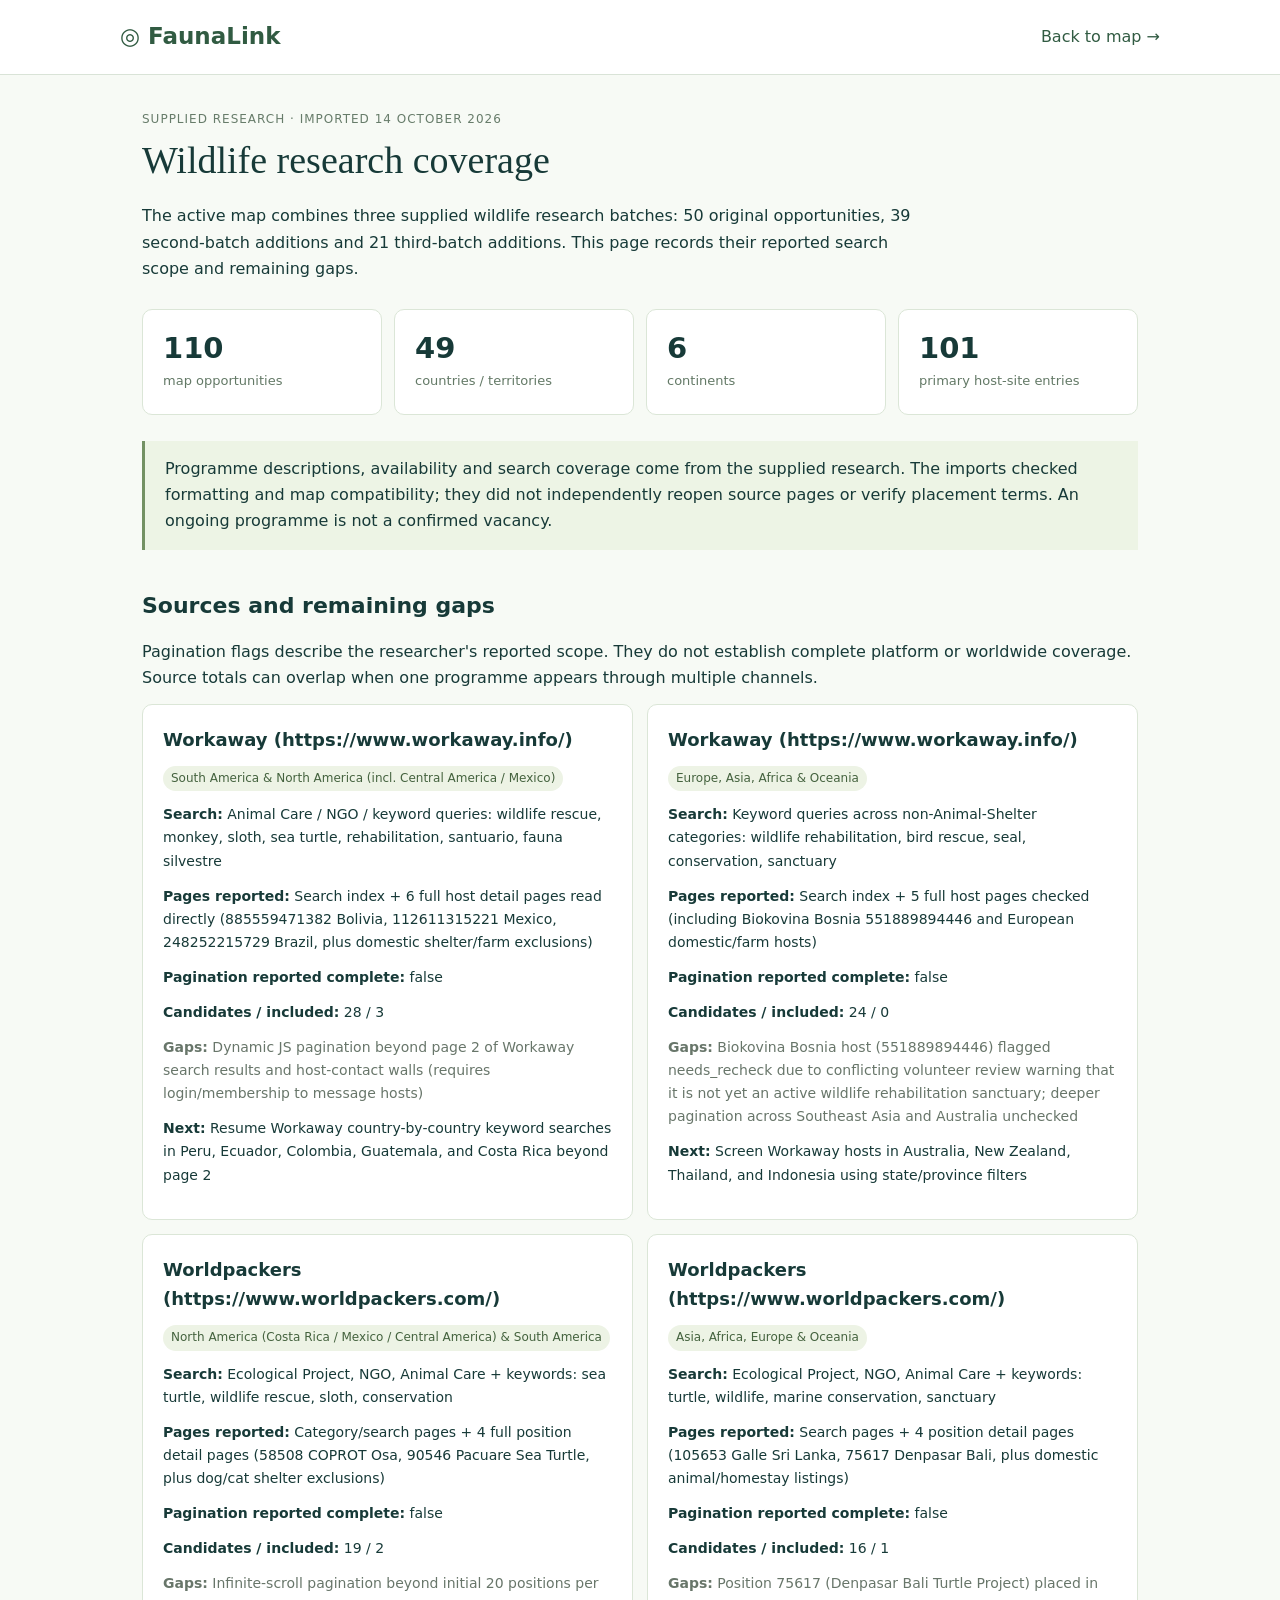
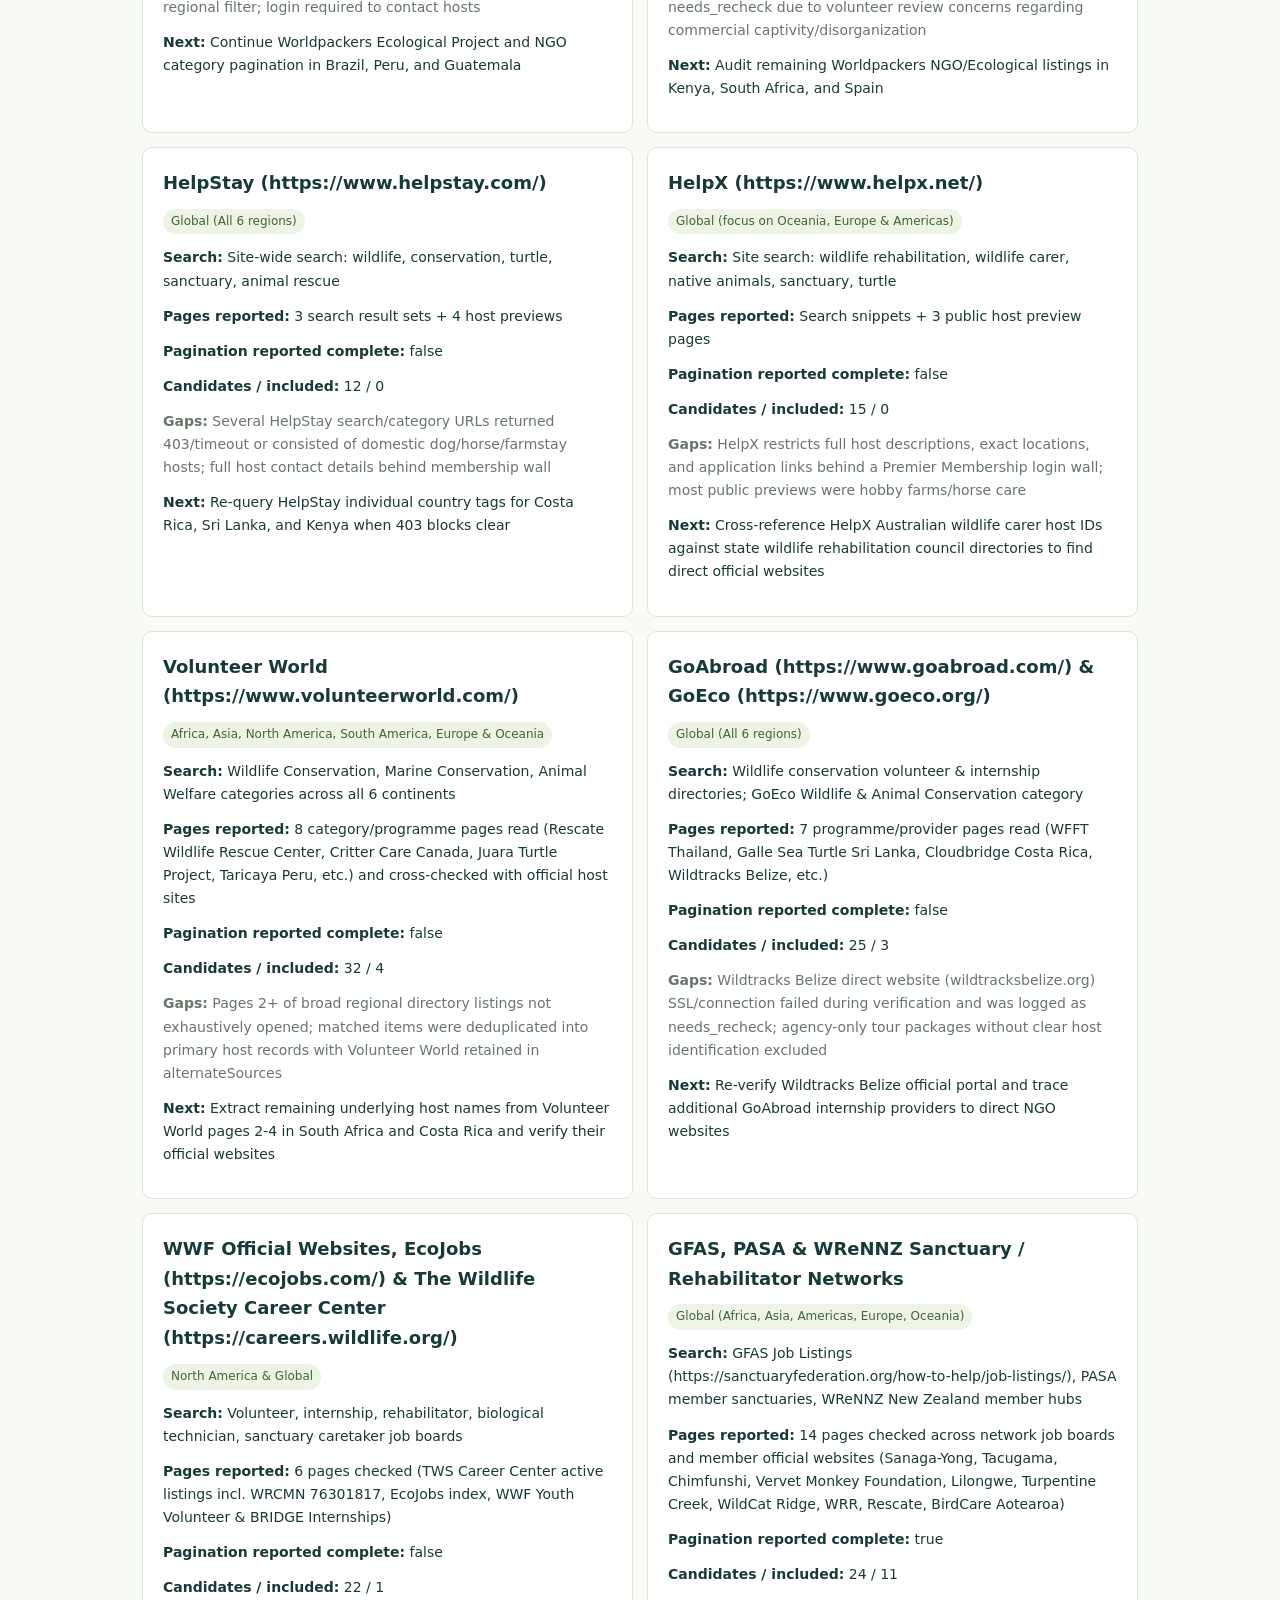
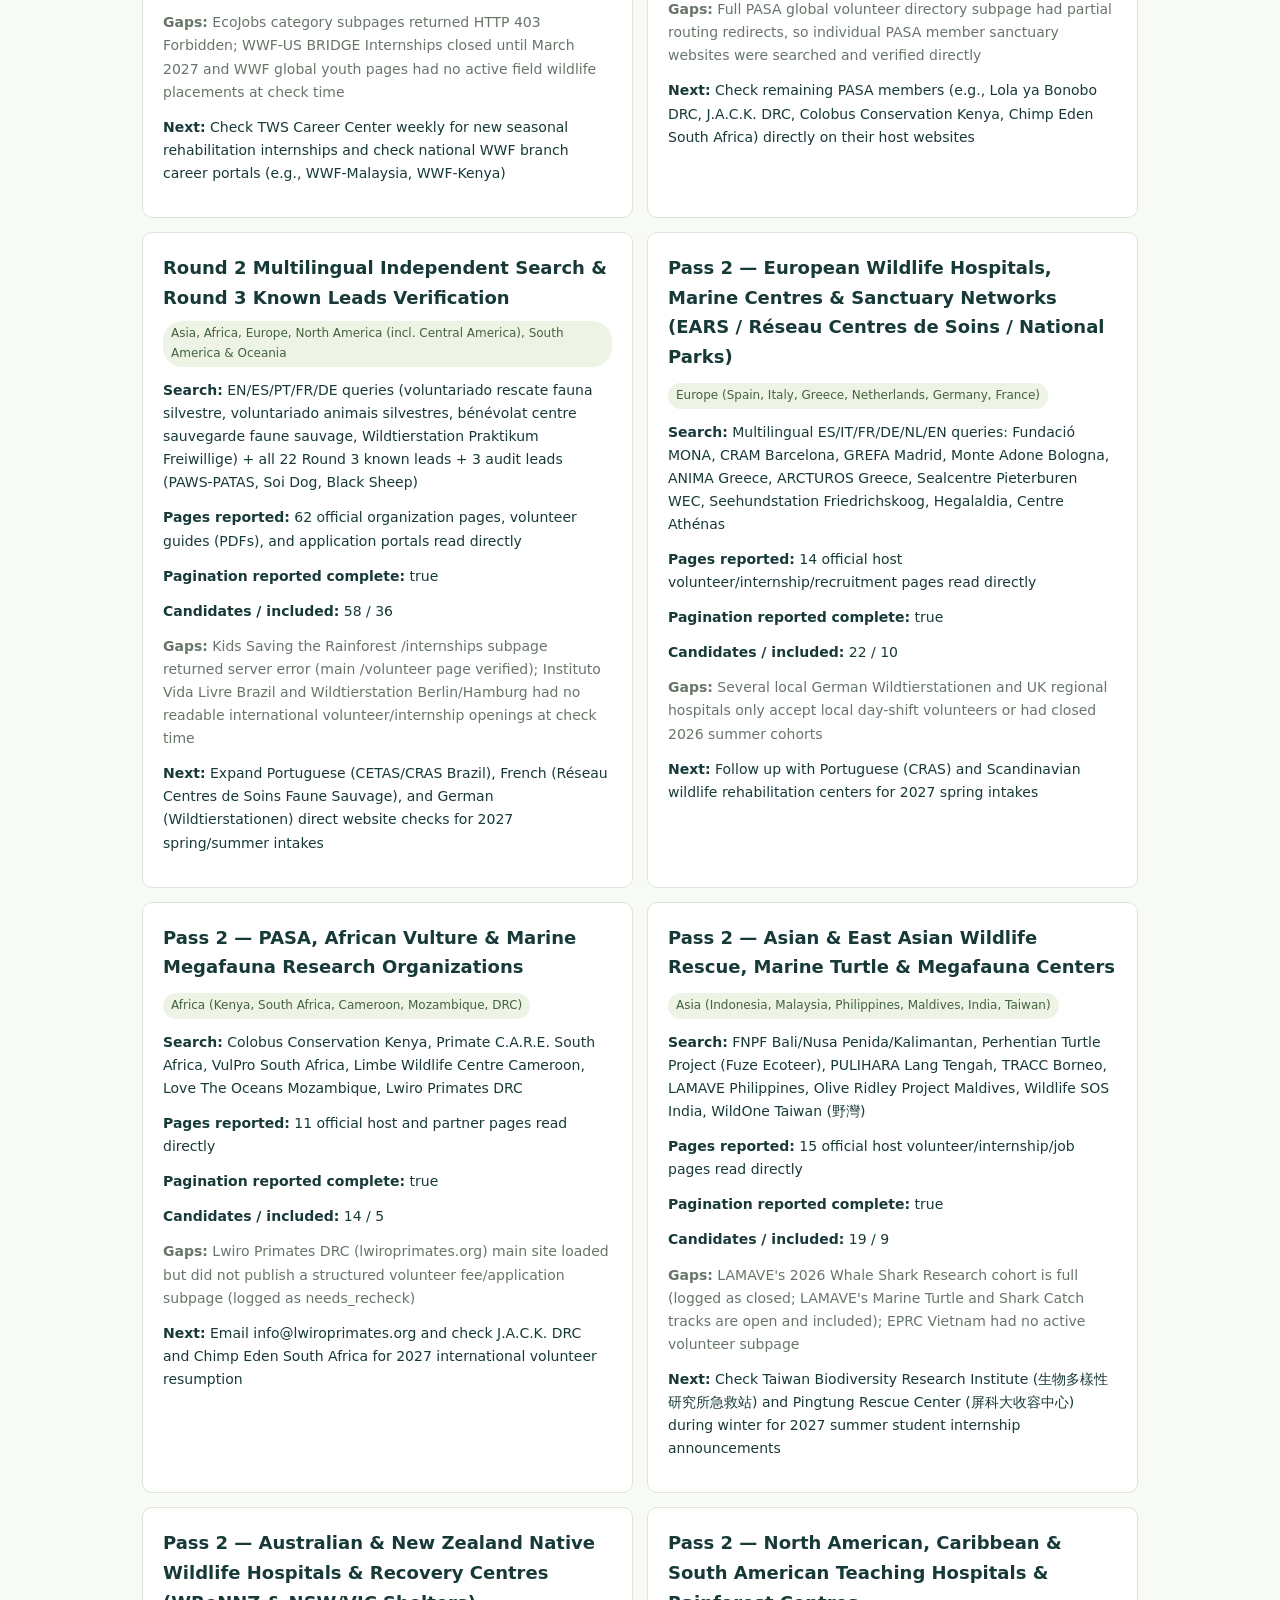
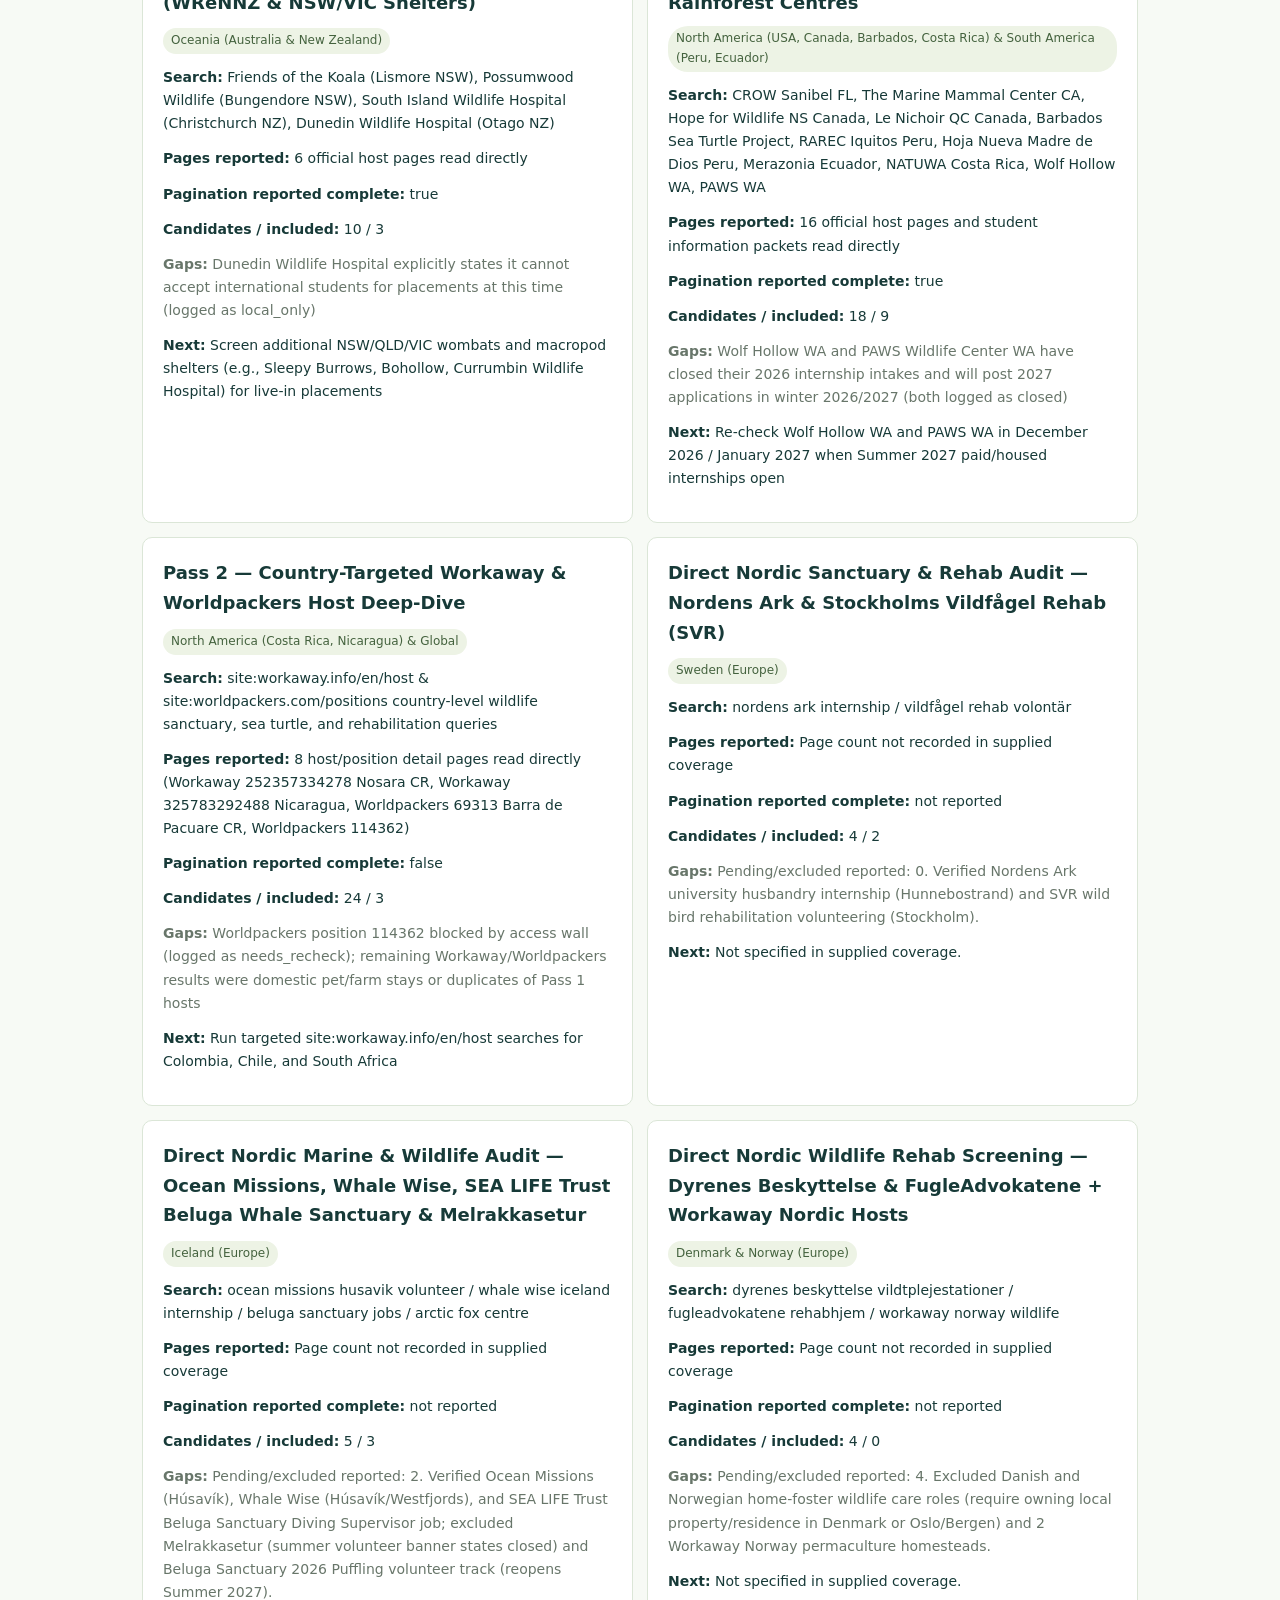
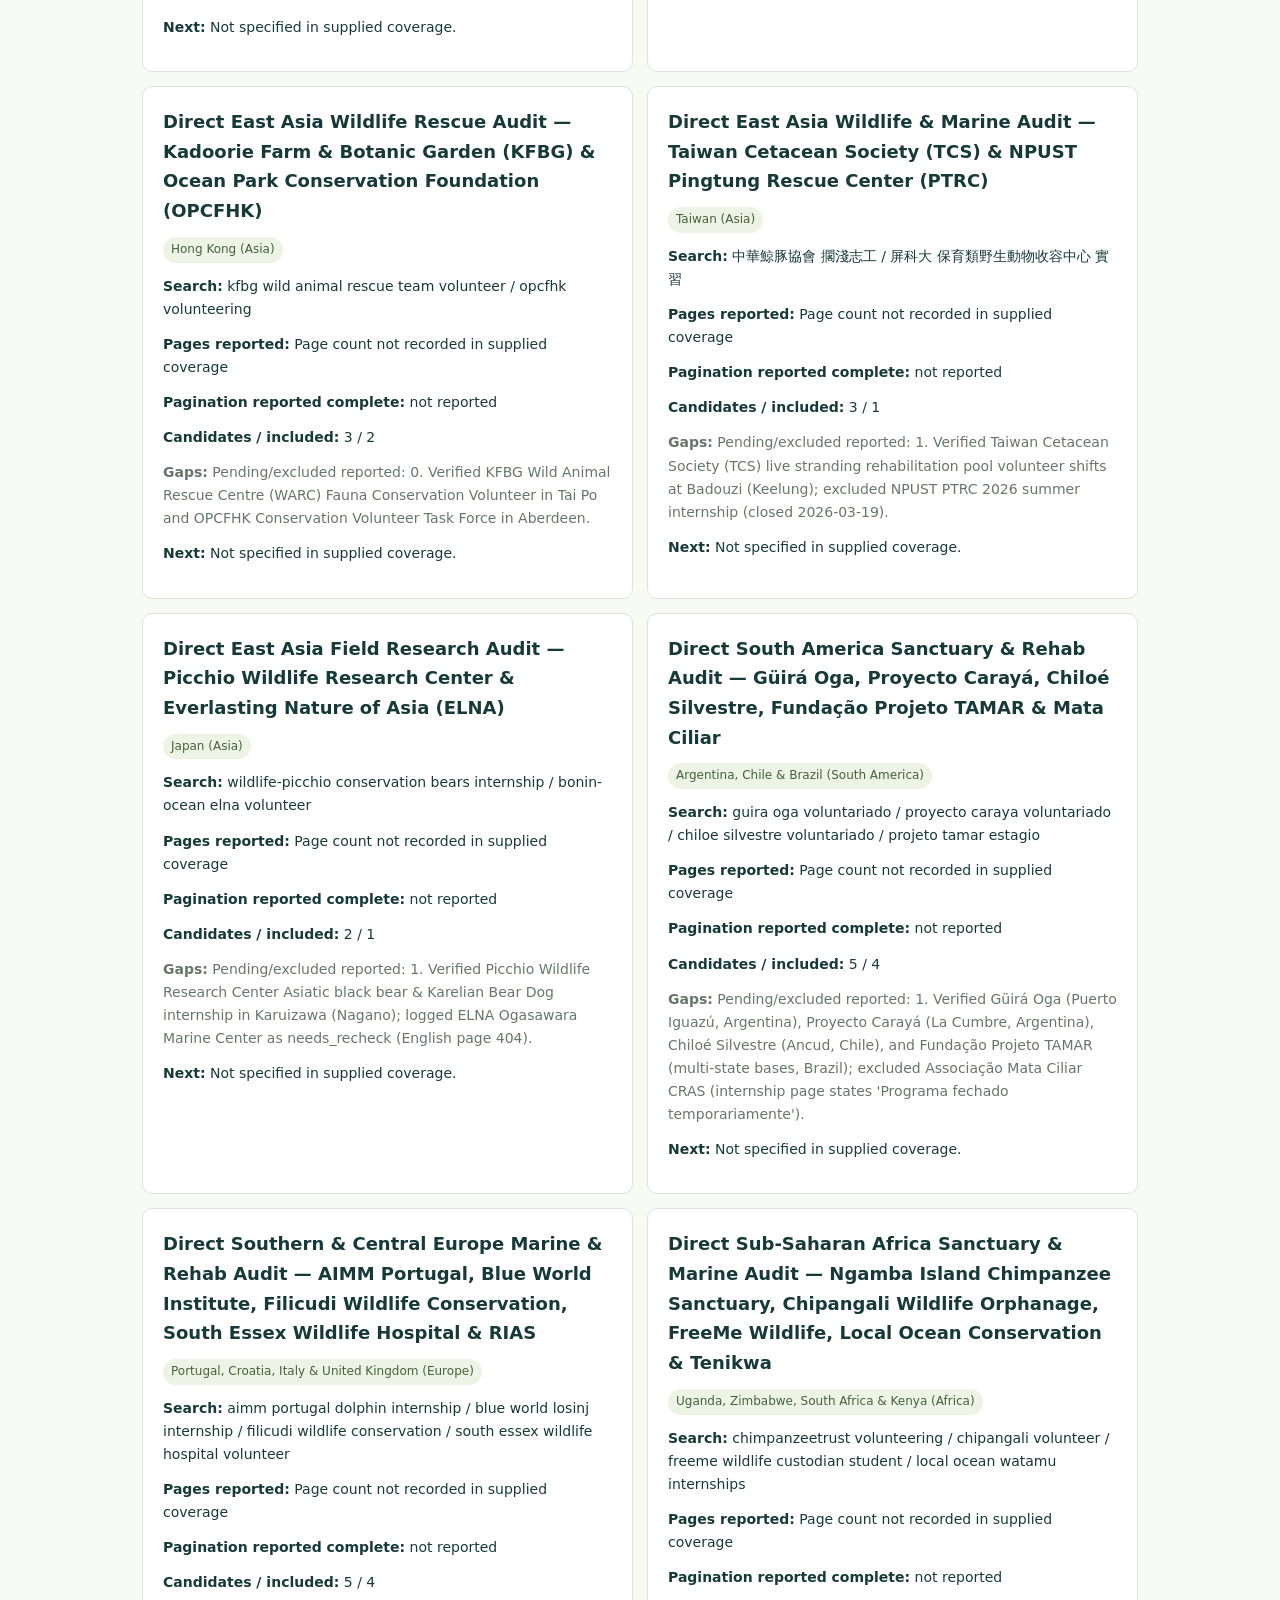
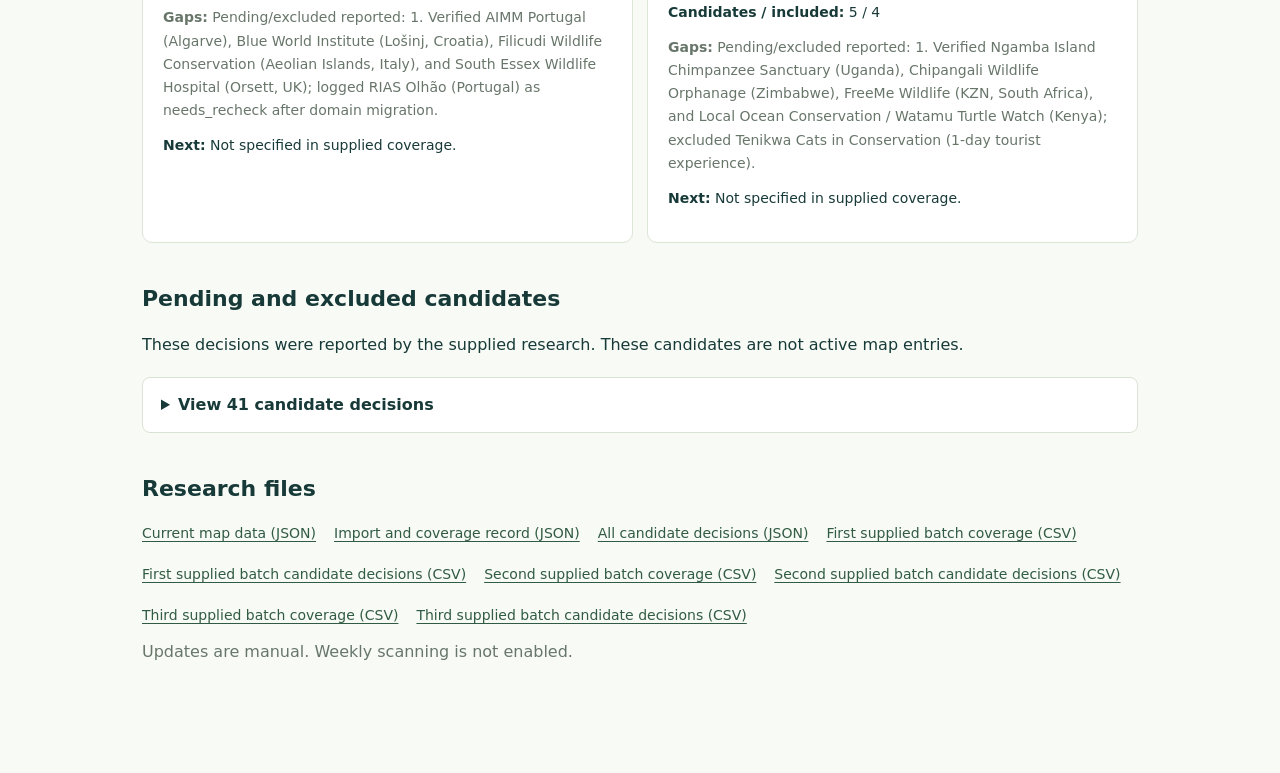
==== commit 01699845: "Add third supplied batch of 21 wildlife opportunities" ====
--- a/research-coverage.html
+++ b/research-coverage.html
@@ -1,3 +1,3 @@
 <!doctype html><html lang="en"><head><meta charset="utf-8"><meta name="viewport" content="width=device-width, initial-scale=1"><title>Search coverage — FaunaLink</title><meta name="description" content="Coverage and gaps reported in the supplied wildlife research."><style>
 :root{font:16px/1.65 system-ui,sans-serif;color:#173a38;background:#f7faf5}*{box-sizing:border-box}body{margin:0}header{background:white;border-bottom:1px solid #d9e3d7;padding:18px max(20px,calc((100% - 1040px)/2));display:flex;justify-content:space-between;gap:18px;align-items:center}a{color:#315b42;text-underline-offset:3px}header a{text-decoration:none}.brand{font-weight:750;font-size:23px}main{max-width:1040px;margin:35px auto;padding:0 22px 60px}h1{font:500 38px/1.2 Georgia,serif;margin:8px 0 20px}h2{font-size:22px;margin:38px 0 15px}h3{margin:0 0 9px;font-size:18px}p{margin:12px 0}.date{font-size:12px;color:#677c6a;letter-spacing:1px;text-transform:uppercase}.lead{max-width:780px}.stats{display:grid;grid-template-columns:repeat(4,1fr);gap:12px;margin:26px 0}.stats div,article{background:white;border:1px solid #dbe6d7;border-radius:10px;padding:20px}.stats strong{display:block;font-size:29px;line-height:1.3}.stats span{font-size:13px;color:#637966}.grid{display:grid;grid-template-columns:1fr 1fr;gap:14px}.status{display:inline-block;font-size:12px;padding:3px 8px;border-radius:20px;background:#edf3e5;color:#44623e}.gap{color:#68766a}article p{font-size:14px}.note{background:#edf4e5;border-left:3px solid #739163;padding:15px 20px}.downloads{display:flex;gap:18px;flex-wrap:wrap;font-size:14px}details{margin:18px 0;border:1px solid #d9e4d4;border-radius:8px;background:white;padding:14px 18px}summary{cursor:pointer;font-weight:650}ul,ol{padding-left:23px}li{margin:12px 0;overflow-wrap:anywhere}li p,li span{font-size:14px;color:#68796c}a:focus-visible,summary:focus-visible{outline:3px solid #b8791d;outline-offset:3px}@media(max-width:700px){main{margin-top:24px}.grid{grid-template-columns:1fr}.stats{grid-template-columns:1fr 1fr}.stats div{padding:14px}h1{font-size:31px}header{font-size:13px}}
-</style></head><body><header><a class="brand" href="./">◎ FaunaLink</a><a href="./">Back to map →</a></header><main><div class="date">Supplied research · Imported 14 October 2026</div><h1>Wildlife research coverage</h1><p class="lead">The active map combines the two supplied wildlife research batches: 50 original opportunities plus 39 additions. This page records their reported search scope and remaining gaps.</p><div class="stats"><div><strong>89</strong><span>map opportunities</span></div><div><strong>39</strong><span>countries</span></div><div><strong>6</strong><span>continents</span></div><div><strong>80</strong><span>primary host-site entries</span></div></div><p class="note">Programme descriptions, availability and search coverage come from the supplied research. The imports checked formatting and map compatibility; they did not independently reopen source pages or verify placement terms. An ongoing programme is not a confirmed vacancy.</p><h2>Sources and remaining gaps</h2><p>Pagination flags describe the researcher's reported scope. They do not establish complete platform or worldwide coverage. Source totals can overlap when one programme appears through multiple channels.</p><div class="grid"><article><h3>Workaway (https://www.workaway.info/)</h3><span class="status">South America &amp; North America (incl. Central America / Mexico)</span><p><strong>Search:</strong> Animal Care / NGO / keyword queries: wildlife rescue, monkey, sloth, sea turtle, rehabilitation, santuario, fauna silvestre</p><p><strong>Pages reported:</strong> Search index + 6 full host detail pages read directly (885559471382 Bolivia, 112611315221 Mexico, 248252215729 Brazil, plus domestic shelter/farm exclusions)</p><p><strong>Pagination reported complete:</strong> false</p><p><strong>Candidates / included:</strong> 28 / 3</p><p class="gap"><strong>Gaps:</strong> Dynamic JS pagination beyond page 2 of Workaway search results and host-contact walls (requires login/membership to message hosts)</p><p><strong>Next:</strong> Resume Workaway country-by-country keyword searches in Peru, Ecuador, Colombia, Guatemala, and Costa Rica beyond page 2</p></article><article><h3>Workaway (https://www.workaway.info/)</h3><span class="status">Europe, Asia, Africa &amp; Oceania</span><p><strong>Search:</strong> Keyword queries across non-Animal-Shelter categories: wildlife rehabilitation, bird rescue, seal, conservation, sanctuary</p><p><strong>Pages reported:</strong> Search index + 5 full host pages checked (including Biokovina Bosnia 551889894446 and European domestic/farm hosts)</p><p><strong>Pagination reported complete:</strong> false</p><p><strong>Candidates / included:</strong> 24 / 0</p><p class="gap"><strong>Gaps:</strong> Biokovina Bosnia host (551889894446) flagged needs_recheck due to conflicting volunteer review warning that it is not yet an active wildlife rehabilitation sanctuary; deeper pagination across Southeast Asia and Australia unchecked</p><p><strong>Next:</strong> Screen Workaway hosts in Australia, New Zealand, Thailand, and Indonesia using state/province filters</p></article><article><h3>Worldpackers (https://www.worldpackers.com/)</h3><span class="status">North America (Costa Rica / Mexico / Central America) &amp; South America</span><p><strong>Search:</strong> Ecological Project, NGO, Animal Care + keywords: sea turtle, wildlife rescue, sloth, conservation</p><p><strong>Pages reported:</strong> Category/search pages + 4 full position detail pages (58508 COPROT Osa, 90546 Pacuare Sea Turtle, plus dog/cat shelter exclusions)</p><p><strong>Pagination reported complete:</strong> false</p><p><strong>Candidates / included:</strong> 19 / 2</p><p class="gap"><strong>Gaps:</strong> Infinite-scroll pagination beyond initial 20 positions per regional filter; login required to contact hosts</p><p><strong>Next:</strong> Continue Worldpackers Ecological Project and NGO category pagination in Brazil, Peru, and Guatemala</p></article><article><h3>Worldpackers (https://www.worldpackers.com/)</h3><span class="status">Asia, Africa, Europe &amp; Oceania</span><p><strong>Search:</strong> Ecological Project, NGO, Animal Care + keywords: turtle, wildlife, marine conservation, sanctuary</p><p><strong>Pages reported:</strong> Search pages + 4 position detail pages (105653 Galle Sri Lanka, 75617 Denpasar Bali, plus domestic animal/homestay listings)</p><p><strong>Pagination reported complete:</strong> false</p><p><strong>Candidates / included:</strong> 16 / 1</p><p class="gap"><strong>Gaps:</strong> Position 75617 (Denpasar Bali Turtle Project) placed in needs_recheck due to volunteer review concerns regarding commercial captivity/disorganization</p><p><strong>Next:</strong> Audit remaining Worldpackers NGO/Ecological listings in Kenya, South Africa, and Spain</p></article><article><h3>HelpStay (https://www.helpstay.com/)</h3><span class="status">Global (All 6 regions)</span><p><strong>Search:</strong> Site-wide search: wildlife, conservation, turtle, sanctuary, animal rescue</p><p><strong>Pages reported:</strong> 3 search result sets + 4 host previews</p><p><strong>Pagination reported complete:</strong> false</p><p><strong>Candidates / included:</strong> 12 / 0</p><p class="gap"><strong>Gaps:</strong> Several HelpStay search/category URLs returned 403/timeout or consisted of domestic dog/horse/farmstay hosts; full host contact details behind membership wall</p><p><strong>Next:</strong> Re-query HelpStay individual country tags for Costa Rica, Sri Lanka, and Kenya when 403 blocks clear</p></article><article><h3>HelpX (https://www.helpx.net/)</h3><span class="status">Global (focus on Oceania, Europe &amp; Americas)</span><p><strong>Search:</strong> Site search: wildlife rehabilitation, wildlife carer, native animals, sanctuary, turtle</p><p><strong>Pages reported:</strong> Search snippets + 3 public host preview pages</p><p><strong>Pagination reported complete:</strong> false</p><p><strong>Candidates / included:</strong> 15 / 0</p><p class="gap"><strong>Gaps:</strong> HelpX restricts full host descriptions, exact locations, and application links behind a Premier Membership login wall; most public previews were hobby farms/horse care</p><p><strong>Next:</strong> Cross-reference HelpX Australian wildlife carer host IDs against state wildlife rehabilitation council directories to find direct official websites</p></article><article><h3>Volunteer World (https://www.volunteerworld.com/)</h3><span class="status">Africa, Asia, North America, South America, Europe &amp; Oceania</span><p><strong>Search:</strong> Wildlife Conservation, Marine Conservation, Animal Welfare categories across all 6 continents</p><p><strong>Pages reported:</strong> 8 category/programme pages read (Rescate Wildlife Rescue Center, Critter Care Canada, Juara Turtle Project, Taricaya Peru, etc.) and cross-checked with official host sites</p><p><strong>Pagination reported complete:</strong> false</p><p><strong>Candidates / included:</strong> 32 / 4</p><p class="gap"><strong>Gaps:</strong> Pages 2+ of broad regional directory listings not exhaustively opened; matched items were deduplicated into primary host records with Volunteer World retained in alternateSources</p><p><strong>Next:</strong> Extract remaining underlying host names from Volunteer World pages 2-4 in South Africa and Costa Rica and verify their official websites</p></article><article><h3>GoAbroad (https://www.goabroad.com/) &amp; GoEco (https://www.goeco.org/)</h3><span class="status">Global (All 6 regions)</span><p><strong>Search:</strong> Wildlife conservation volunteer &amp; internship directories; GoEco Wildlife &amp; Animal Conservation category</p><p><strong>Pages reported:</strong> 7 programme/provider pages read (WFFT Thailand, Galle Sea Turtle Sri Lanka, Cloudbridge Costa Rica, Wildtracks Belize, etc.)</p><p><strong>Pagination reported complete:</strong> false</p><p><strong>Candidates / included:</strong> 25 / 3</p><p class="gap"><strong>Gaps:</strong> Wildtracks Belize direct website (wildtracksbelize.org) SSL/connection failed during verification and was logged as needs_recheck; agency-only tour packages without clear host identification excluded</p><p><strong>Next:</strong> Re-verify Wildtracks Belize official portal and trace additional GoAbroad internship providers to direct NGO websites</p></article><article><h3>WWF Official Websites, EcoJobs (https://ecojobs.com/) &amp; The Wildlife Society Career Center (https://careers.wildlife.org/)</h3><span class="status">North America &amp; Global</span><p><strong>Search:</strong> Volunteer, internship, rehabilitator, biological technician, sanctuary caretaker job boards</p><p><strong>Pages reported:</strong> 6 pages checked (TWS Career Center active listings incl. WRCMN 76301817, EcoJobs index, WWF Youth Volunteer &amp; BRIDGE Internships)</p><p><strong>Pagination reported complete:</strong> false</p><p><strong>Candidates / included:</strong> 22 / 1</p><p class="gap"><strong>Gaps:</strong> EcoJobs category subpages returned HTTP 403 Forbidden; WWF-US BRIDGE Internships closed until March 2027 and WWF global youth pages had no active field wildlife placements at check time</p><p><strong>Next:</strong> Check TWS Career Center weekly for new seasonal rehabilitation internships and check national WWF branch career portals (e.g., WWF-Malaysia, WWF-Kenya)</p></article><article><h3>GFAS, PASA &amp; WReNNZ Sanctuary / Rehabilitator Networks</h3><span class="status">Global (Africa, Asia, Americas, Europe, Oceania)</span><p><strong>Search:</strong> GFAS Job Listings (https://sanctuaryfederation.org/how-to-help/job-listings/), PASA member sanctuaries, WReNNZ New Zealand member hubs</p><p><strong>Pages reported:</strong> 14 pages checked across network job boards and member official websites (Sanaga-Yong, Tacugama, Chimfunshi, Vervet Monkey Foundation, Lilongwe, Turpentine Creek, WildCat Ridge, WRR, Rescate, BirdCare Aotearoa)</p><p><strong>Pagination reported complete:</strong> true</p><p><strong>Candidates / included:</strong> 24 / 11</p><p class="gap"><strong>Gaps:</strong> Full PASA global volunteer directory subpage had partial routing redirects, so individual PASA member sanctuary websites were searched and verified directly</p><p><strong>Next:</strong> Check remaining PASA members (e.g., Lola ya Bonobo DRC, J.A.C.K. DRC, Colobus Conservation Kenya, Chimp Eden South Africa) directly on their host websites</p></article><article><h3>Round 2 Multilingual Independent Search &amp; Round 3 Known Leads Verification</h3><span class="status">Asia, Africa, Europe, North America (incl. Central America), South America &amp; Oceania</span><p><strong>Search:</strong> EN/ES/PT/FR/DE queries (voluntariado rescate fauna silvestre, voluntariado animais silvestres, bénévolat centre sauvegarde faune sauvage, Wildtierstation Praktikum Freiwillige) + all 22 Round 3 known leads + 3 audit leads (PAWS-PATAS, Soi Dog, Black Sheep)</p><p><strong>Pages reported:</strong> 62 official organization pages, volunteer guides (PDFs), and application portals read directly</p><p><strong>Pagination reported complete:</strong> true</p><p><strong>Candidates / included:</strong> 58 / 36</p><p class="gap"><strong>Gaps:</strong> Kids Saving the Rainforest /internships subpage returned server error (main /volunteer page verified); Instituto Vida Livre Brazil and Wildtierstation Berlin/Hamburg had no readable international volunteer/internship openings at check time</p><p><strong>Next:</strong> Expand Portuguese (CETAS/CRAS Brazil), French (Réseau Centres de Soins Faune Sauvage), and German (Wildtierstationen) direct website checks for 2027 spring/summer intakes</p></article><article><h3>Pass 2 — European Wildlife Hospitals, Marine Centres &amp; Sanctuary Networks (EARS / Réseau Centres de Soins / National Parks)</h3><span class="status">Europe (Spain, Italy, Greece, Netherlands, Germany, France)</span><p><strong>Search:</strong> Multilingual ES/IT/FR/DE/NL/EN queries: Fundació MONA, CRAM Barcelona, GREFA Madrid, Monte Adone Bologna, ANIMA Greece, ARCTUROS Greece, Sealcentre Pieterburen WEC, Seehundstation Friedrichskoog, Hegalaldia, Centre Athénas</p><p><strong>Pages reported:</strong> 14 official host volunteer/internship/recruitment pages read directly</p><p><strong>Pagination reported complete:</strong> true</p><p><strong>Candidates / included:</strong> 22 / 10</p><p class="gap"><strong>Gaps:</strong> Several local German Wildtierstationen and UK regional hospitals only accept local day-shift volunteers or had closed 2026 summer cohorts</p><p><strong>Next:</strong> Follow up with Portuguese (CRAS) and Scandinavian wildlife rehabilitation centers for 2027 spring intakes</p></article><article><h3>Pass 2 — PASA, African Vulture &amp; Marine Megafauna Research Organizations</h3><span class="status">Africa (Kenya, South Africa, Cameroon, Mozambique, DRC)</span><p><strong>Search:</strong> Colobus Conservation Kenya, Primate C.A.R.E. South Africa, VulPro South Africa, Limbe Wildlife Centre Cameroon, Love The Oceans Mozambique, Lwiro Primates DRC</p><p><strong>Pages reported:</strong> 11 official host and partner pages read directly</p><p><strong>Pagination reported complete:</strong> true</p><p><strong>Candidates / included:</strong> 14 / 5</p><p class="gap"><strong>Gaps:</strong> Lwiro Primates DRC (lwiroprimates.org) main site loaded but did not publish a structured volunteer fee/application subpage (logged as needs_recheck)</p><p><strong>Next:</strong> Email info@lwiroprimates.org and check J.A.C.K. DRC and Chimp Eden South Africa for 2027 international volunteer resumption</p></article><article><h3>Pass 2 — Asian &amp; East Asian Wildlife Rescue, Marine Turtle &amp; Megafauna Centers</h3><span class="status">Asia (Indonesia, Malaysia, Philippines, Maldives, India, Taiwan)</span><p><strong>Search:</strong> FNPF Bali/Nusa Penida/Kalimantan, Perhentian Turtle Project (Fuze Ecoteer), PULIHARA Lang Tengah, TRACC Borneo, LAMAVE Philippines, Olive Ridley Project Maldives, Wildlife SOS India, WildOne Taiwan (野灣)</p><p><strong>Pages reported:</strong> 15 official host volunteer/internship/job pages read directly</p><p><strong>Pagination reported complete:</strong> true</p><p><strong>Candidates / included:</strong> 19 / 9</p><p class="gap"><strong>Gaps:</strong> LAMAVE&#x27;s 2026 Whale Shark Research cohort is full (logged as closed; LAMAVE&#x27;s Marine Turtle and Shark Catch tracks are open and included); EPRC Vietnam had no active volunteer subpage</p><p><strong>Next:</strong> Check Taiwan Biodiversity Research Institute (生物多樣性研究所急救站) and Pingtung Rescue Center (屏科大收容中心) during winter for 2027 summer student internship announcements</p></article><article><h3>Pass 2 — Australian &amp; New Zealand Native Wildlife Hospitals &amp; Recovery Centres (WReNNZ &amp; NSW/VIC Shelters)</h3><span class="status">Oceania (Australia &amp; New Zealand)</span><p><strong>Search:</strong> Friends of the Koala (Lismore NSW), Possumwood Wildlife (Bungendore NSW), South Island Wildlife Hospital (Christchurch NZ), Dunedin Wildlife Hospital (Otago NZ)</p><p><strong>Pages reported:</strong> 6 official host pages read directly</p><p><strong>Pagination reported complete:</strong> true</p><p><strong>Candidates / included:</strong> 10 / 3</p><p class="gap"><strong>Gaps:</strong> Dunedin Wildlife Hospital explicitly states it cannot accept international students for placements at this time (logged as local_only)</p><p><strong>Next:</strong> Screen additional NSW/QLD/VIC wombats and macropod shelters (e.g., Sleepy Burrows, Bohollow, Currumbin Wildlife Hospital) for live-in placements</p></article><article><h3>Pass 2 — North American, Caribbean &amp; South American Teaching Hospitals &amp; Rainforest Centres</h3><span class="status">North America (USA, Canada, Barbados, Costa Rica) &amp; South America (Peru, Ecuador)</span><p><strong>Search:</strong> CROW Sanibel FL, The Marine Mammal Center CA, Hope for Wildlife NS Canada, Le Nichoir QC Canada, Barbados Sea Turtle Project, RAREC Iquitos Peru, Hoja Nueva Madre de Dios Peru, Merazonia Ecuador, NATUWA Costa Rica, Wolf Hollow WA, PAWS WA</p><p><strong>Pages reported:</strong> 16 official host pages and student information packets read directly</p><p><strong>Pagination reported complete:</strong> true</p><p><strong>Candidates / included:</strong> 18 / 9</p><p class="gap"><strong>Gaps:</strong> Wolf Hollow WA and PAWS Wildlife Center WA have closed their 2026 internship intakes and will post 2027 applications in winter 2026/2027 (both logged as closed)</p><p><strong>Next:</strong> Re-check Wolf Hollow WA and PAWS WA in December 2026 / January 2027 when Summer 2027 paid/housed internships open</p></article><article><h3>Pass 2 — Country-Targeted Workaway &amp; Worldpackers Host Deep-Dive</h3><span class="status">North America (Costa Rica, Nicaragua) &amp; Global</span><p><strong>Search:</strong> site:workaway.info/en/host &amp; site:worldpackers.com/positions country-level wildlife sanctuary, sea turtle, and rehabilitation queries</p><p><strong>Pages reported:</strong> 8 host/position detail pages read directly (Workaway 252357334278 Nosara CR, Workaway 325783292488 Nicaragua, Worldpackers 69313 Barra de Pacuare CR, Worldpackers 114362)</p><p><strong>Pagination reported complete:</strong> false</p><p><strong>Candidates / included:</strong> 24 / 3</p><p class="gap"><strong>Gaps:</strong> Worldpackers position 114362 blocked by access wall (logged as needs_recheck); remaining Workaway/Worldpackers results were domestic pet/farm stays or duplicates of Pass 1 hosts</p><p><strong>Next:</strong> Run targeted site:workaway.info/en/host searches for Colombia, Chile, and South Africa</p></article></div><h2>Pending and excluded candidates</h2><p>These decisions were reported by the supplied research. These candidates are not active map entries.</p><details><summary>View 31 candidate decisions</summary><ul><li><a href="https://paws-patas.org/" target="_blank" rel="noopener noreferrer">PAWS-PATAS ↗</a><span> — Spain · out of scope</span></li><li><a href="https://www.soidog.org/content/volunteering" target="_blank" rel="noopener noreferrer">Soi Dog Foundation ↗</a><span> — Thailand · out of scope</span></li><li><a href="https://www.blacksheepanimalsanctuary.org.nz/" target="_blank" rel="noopener noreferrer">The Black Sheep Animal Sanctuary ↗</a><span> — New Zealand · out of scope</span></li><li><a href="https://www.intiwarayassi.org/volunteering/" target="_blank" rel="noopener noreferrer">Comunidad Inti Wara Yassi (CIWY) — Parque Machía ↗</a><span> — Bolivia · local only</span></li><li><a href="https://www.bsbcc.org.my/volunteer-programme.html" target="_blank" rel="noopener noreferrer">Bornean Sun Bear Conservation Centre (BSBCC) — Malaysian Volunteer Programme ↗</a><span> — Malaysia · local only</span></li><li><a href="https://arcasguatemala.org/internships/" target="_blank" rel="noopener noreferrer">ARCAS — Petén Wildlife Biology Internship ↗</a><span> — Guatemala · closed</span></li><li><a href="https://www.sttiggywinkles.org.uk/work-experience/" target="_blank" rel="noopener noreferrer">Tiggywinkles Wildlife Hospital — Summer Student Placement ↗</a><span> — United Kingdom · closed</span></li><li><a href="https://www.worldwildlife.org/about/careers" target="_blank" rel="noopener noreferrer">WWF-US — BRIDGE Conservation Internships ↗</a><span> — United States · closed</span></li><li><a href="https://www.kidssavingtherainforest.org/internships" target="_blank" rel="noopener noreferrer">Kids Saving the Rainforest (KSTR) — Dedicated Internships Subpage ↗</a><span> — Costa Rica · needs recheck</span></li><li><a href="https://www.wildtracksbelize.org/" target="_blank" rel="noopener noreferrer">Wildtracks ↗</a><span> — Belize · needs recheck</span></li><li><a href="https://www.workaway.info/en/host/551889894446" target="_blank" rel="noopener noreferrer">Workaway Host 551889894446 — Biokovina Wildlife &amp; Forest Project ↗</a><span> — Bosnia and Herzegovina · needs recheck</span></li><li><a href="https://www.worldpackers.com/positions/75617" target="_blank" rel="noopener noreferrer">Worldpackers Position 75617 — Denpasar Sea Turtle Conservation ↗</a><span> — Indonesia · needs recheck</span></li><li><a href="https://ecojobs.com/wildlife-jobs/" target="_blank" rel="noopener noreferrer">EcoJobs (Environmental Career Opportunities) ↗</a><span> — United States · needs recheck</span></li><li><a href="https://www.helpx.net/" target="_blank" rel="noopener noreferrer">HelpStay &amp; HelpX Protected Wildlife Host Listings ↗</a><span> — Multiple · needs recheck</span></li><li><a href="https://www.turtle-foundation.org/en/" target="_blank" rel="noopener noreferrer">Turtle Foundation — Sea Turtle Conservation Internship Listing ↗</a><span> — Cape Verde / Indonesia · needs recheck</span></li><li><a href="https://www.goeco.org/area/volunteer-in-asia/thailand/asian-wildlife-rescue-center/" target="_blank" rel="noopener noreferrer">GoEco — Asian Wildlife Rescue Center (Thailand) ↗</a><span> — Thailand · duplicate</span></li><li><a href="https://www.goeco.org/area/volunteer-in-asia/sri-lanka/sea-turtle-rescue-and-rehabilitation/" target="_blank" rel="noopener noreferrer">GoEco — Sri Lanka Sea Turtle Rescue and Rehabilitation ↗</a><span> — Sri Lanka · duplicate</span></li><li><a href="https://www.volunteerworld.com/en/review/rescate-wildlife-rescue-center" target="_blank" rel="noopener noreferrer">Volunteer World — Rescate Wildlife Rescue Center / Juara Turtle Project / Critter Care / Taricaya ↗</a><span> — Multiple · duplicate</span></li><li><a href="https://www.projects-abroad.org/projects/volunteer-conservation-amazon-rainforest-peru/" target="_blank" rel="noopener noreferrer">Projects Abroad — Amazon Rainforest Conservation in Peru ↗</a><span> — Peru · duplicate</span></li><li><a href="https://www.workaway.info/" target="_blank" rel="noopener noreferrer">Batch Exclusion — Domestic Dog/Cat Shelters, Pet Sitting, Horse Stables, Hobby Farms &amp; Eco-Hostels (Workaway, Worldpackers, HelpX, HelpStay) ↗</a><span> — Multiple · out of scope</span></li><li><a href="https://www.wildlifehospitaldunedin.org.nz/training" target="_blank" rel="noopener noreferrer">Dunedin Wildlife Hospital ↗</a><span> — New Zealand · local only</span></li><li><a href="https://wolfhollowwildlife.org/about-wolf-hollow/careers/about-our-program/" target="_blank" rel="noopener noreferrer">Wolf Hollow Wildlife Rehabilitation Center ↗</a><span> — United States · closed</span></li><li><a href="https://www.paws.org/about/careers/internships-externships/wildlife-rehabilitation-internship/" target="_blank" rel="noopener noreferrer">Progressive Animal Welfare Society (PAWS) Wildlife Rehabilitation Center ↗</a><span> — United States · closed</span></li><li><a href="https://www.lamave.org/volunteer" target="_blank" rel="noopener noreferrer">LAMAVE — Whale Shark Research and Conservation Project (Palawan) ↗</a><span> — Philippines · closed</span></li><li><a href="https://www.lwiroprimates.org/" target="_blank" rel="noopener noreferrer">Lwiro Primates Rehabilitation Center (CRPL) ↗</a><span> — Democratic Republic of the Congo · needs recheck</span></li><li><a href="https://www.accbcambodia.org/" target="_blank" rel="noopener noreferrer">Angkor Centre for Conservation of Biodiversity (ACCB) ↗</a><span> — Cambodia · needs recheck</span></li><li><a href="https://www.eprc.asia/" target="_blank" rel="noopener noreferrer">Endangered Primate Rescue Center (EPRC) Cuc Phuong ↗</a><span> — Vietnam · needs recheck</span></li><li><a href="https://www.worldpackers.com/positions/114362/details" target="_blank" rel="noopener noreferrer">Worldpackers Position 114362 — Sea Turtle Protection &amp; Beach Conservation ↗</a><span> — Costa Rica · needs recheck</span></li><li><a href="https://africanimpact.com/volunteer-projects/wildlife-conservation/colobus-monkey-conservation-volunteer-project/" target="_blank" rel="noopener noreferrer">African Impact — Colobus Monkey Conservation Volunteer Project ↗</a><span> — Kenya · duplicate</span></li><li><a href="https://www.volunteerworld.com/en/volunteer-program/baboon-orphan-caretaker-in-south-africa-phalaborwa" target="_blank" rel="noopener noreferrer">Volunteer World — Baboon Rehabilitator &amp; Care-Giver (Phalaborwa) &amp; NATUWA Wildlife Sanctuary ↗</a><span> — South Africa / Costa Rica · duplicate</span></li><li><a href="https://www.workaway.info/" target="_blank" rel="noopener noreferrer">Pass 2 Batch Exclusion — Permaculture Farms, Yoga/Surf Hostels &amp; Domestic Animal Care (Workaway &amp; Worldpackers) ↗</a><span> — Multiple · out of scope</span></li></ul></details><h2>Research files</h2><div class="downloads"><a href="opportunities.json">Current map data (JSON)</a><a href="listing-refresh.json">Import and coverage record (JSON)</a><a href="candidate-review.json">All candidate decisions (JSON)</a><a href="research-imports/2026-10-14/research-coverage.csv">First supplied batch coverage (CSV)</a><a href="research-imports/2026-10-14/pending-and-excluded.csv">First supplied batch candidate decisions (CSV)</a><a href="research-imports/2026-10-14-pass2/research-coverage.csv">Second supplied batch coverage (CSV)</a><a href="research-imports/2026-10-14-pass2/pending-and-excluded.csv">Second supplied batch candidate decisions (CSV)</a></div><p class="gap">Updates are manual. Weekly scanning is not enabled.</p></main></body></html>
+</style></head><body><header><a class="brand" href="./">◎ FaunaLink</a><a href="./">Back to map →</a></header><main><div class="date">Supplied research · Imported 14 October 2026</div><h1>Wildlife research coverage</h1><p class="lead">The active map combines three supplied wildlife research batches: 50 original opportunities, 39 second-batch additions and 21 third-batch additions. This page records their reported search scope and remaining gaps.</p><div class="stats"><div><strong>110</strong><span>map opportunities</span></div><div><strong>49</strong><span>countries / territories</span></div><div><strong>6</strong><span>continents</span></div><div><strong>101</strong><span>primary host-site entries</span></div></div><p class="note">Programme descriptions, availability and search coverage come from the supplied research. The imports checked formatting and map compatibility; they did not independently reopen source pages or verify placement terms. An ongoing programme is not a confirmed vacancy.</p><h2>Sources and remaining gaps</h2><p>Pagination flags describe the researcher's reported scope. They do not establish complete platform or worldwide coverage. Source totals can overlap when one programme appears through multiple channels.</p><div class="grid"><article><h3>Workaway (https://www.workaway.info/)</h3><span class="status">South America &amp; North America (incl. Central America / Mexico)</span><p><strong>Search:</strong> Animal Care / NGO / keyword queries: wildlife rescue, monkey, sloth, sea turtle, rehabilitation, santuario, fauna silvestre</p><p><strong>Pages reported:</strong> Search index + 6 full host detail pages read directly (885559471382 Bolivia, 112611315221 Mexico, 248252215729 Brazil, plus domestic shelter/farm exclusions)</p><p><strong>Pagination reported complete:</strong> false</p><p><strong>Candidates / included:</strong> 28 / 3</p><p class="gap"><strong>Gaps:</strong> Dynamic JS pagination beyond page 2 of Workaway search results and host-contact walls (requires login/membership to message hosts)</p><p><strong>Next:</strong> Resume Workaway country-by-country keyword searches in Peru, Ecuador, Colombia, Guatemala, and Costa Rica beyond page 2</p></article><article><h3>Workaway (https://www.workaway.info/)</h3><span class="status">Europe, Asia, Africa &amp; Oceania</span><p><strong>Search:</strong> Keyword queries across non-Animal-Shelter categories: wildlife rehabilitation, bird rescue, seal, conservation, sanctuary</p><p><strong>Pages reported:</strong> Search index + 5 full host pages checked (including Biokovina Bosnia 551889894446 and European domestic/farm hosts)</p><p><strong>Pagination reported complete:</strong> false</p><p><strong>Candidates / included:</strong> 24 / 0</p><p class="gap"><strong>Gaps:</strong> Biokovina Bosnia host (551889894446) flagged needs_recheck due to conflicting volunteer review warning that it is not yet an active wildlife rehabilitation sanctuary; deeper pagination across Southeast Asia and Australia unchecked</p><p><strong>Next:</strong> Screen Workaway hosts in Australia, New Zealand, Thailand, and Indonesia using state/province filters</p></article><article><h3>Worldpackers (https://www.worldpackers.com/)</h3><span class="status">North America (Costa Rica / Mexico / Central America) &amp; South America</span><p><strong>Search:</strong> Ecological Project, NGO, Animal Care + keywords: sea turtle, wildlife rescue, sloth, conservation</p><p><strong>Pages reported:</strong> Category/search pages + 4 full position detail pages (58508 COPROT Osa, 90546 Pacuare Sea Turtle, plus dog/cat shelter exclusions)</p><p><strong>Pagination reported complete:</strong> false</p><p><strong>Candidates / included:</strong> 19 / 2</p><p class="gap"><strong>Gaps:</strong> Infinite-scroll pagination beyond initial 20 positions per regional filter; login required to contact hosts</p><p><strong>Next:</strong> Continue Worldpackers Ecological Project and NGO category pagination in Brazil, Peru, and Guatemala</p></article><article><h3>Worldpackers (https://www.worldpackers.com/)</h3><span class="status">Asia, Africa, Europe &amp; Oceania</span><p><strong>Search:</strong> Ecological Project, NGO, Animal Care + keywords: turtle, wildlife, marine conservation, sanctuary</p><p><strong>Pages reported:</strong> Search pages + 4 position detail pages (105653 Galle Sri Lanka, 75617 Denpasar Bali, plus domestic animal/homestay listings)</p><p><strong>Pagination reported complete:</strong> false</p><p><strong>Candidates / included:</strong> 16 / 1</p><p class="gap"><strong>Gaps:</strong> Position 75617 (Denpasar Bali Turtle Project) placed in needs_recheck due to volunteer review concerns regarding commercial captivity/disorganization</p><p><strong>Next:</strong> Audit remaining Worldpackers NGO/Ecological listings in Kenya, South Africa, and Spain</p></article><article><h3>HelpStay (https://www.helpstay.com/)</h3><span class="status">Global (All 6 regions)</span><p><strong>Search:</strong> Site-wide search: wildlife, conservation, turtle, sanctuary, animal rescue</p><p><strong>Pages reported:</strong> 3 search result sets + 4 host previews</p><p><strong>Pagination reported complete:</strong> false</p><p><strong>Candidates / included:</strong> 12 / 0</p><p class="gap"><strong>Gaps:</strong> Several HelpStay search/category URLs returned 403/timeout or consisted of domestic dog/horse/farmstay hosts; full host contact details behind membership wall</p><p><strong>Next:</strong> Re-query HelpStay individual country tags for Costa Rica, Sri Lanka, and Kenya when 403 blocks clear</p></article><article><h3>HelpX (https://www.helpx.net/)</h3><span class="status">Global (focus on Oceania, Europe &amp; Americas)</span><p><strong>Search:</strong> Site search: wildlife rehabilitation, wildlife carer, native animals, sanctuary, turtle</p><p><strong>Pages reported:</strong> Search snippets + 3 public host preview pages</p><p><strong>Pagination reported complete:</strong> false</p><p><strong>Candidates / included:</strong> 15 / 0</p><p class="gap"><strong>Gaps:</strong> HelpX restricts full host descriptions, exact locations, and application links behind a Premier Membership login wall; most public previews were hobby farms/horse care</p><p><strong>Next:</strong> Cross-reference HelpX Australian wildlife carer host IDs against state wildlife rehabilitation council directories to find direct official websites</p></article><article><h3>Volunteer World (https://www.volunteerworld.com/)</h3><span class="status">Africa, Asia, North America, South America, Europe &amp; Oceania</span><p><strong>Search:</strong> Wildlife Conservation, Marine Conservation, Animal Welfare categories across all 6 continents</p><p><strong>Pages reported:</strong> 8 category/programme pages read (Rescate Wildlife Rescue Center, Critter Care Canada, Juara Turtle Project, Taricaya Peru, etc.) and cross-checked with official host sites</p><p><strong>Pagination reported complete:</strong> false</p><p><strong>Candidates / included:</strong> 32 / 4</p><p class="gap"><strong>Gaps:</strong> Pages 2+ of broad regional directory listings not exhaustively opened; matched items were deduplicated into primary host records with Volunteer World retained in alternateSources</p><p><strong>Next:</strong> Extract remaining underlying host names from Volunteer World pages 2-4 in South Africa and Costa Rica and verify their official websites</p></article><article><h3>GoAbroad (https://www.goabroad.com/) &amp; GoEco (https://www.goeco.org/)</h3><span class="status">Global (All 6 regions)</span><p><strong>Search:</strong> Wildlife conservation volunteer &amp; internship directories; GoEco Wildlife &amp; Animal Conservation category</p><p><strong>Pages reported:</strong> 7 programme/provider pages read (WFFT Thailand, Galle Sea Turtle Sri Lanka, Cloudbridge Costa Rica, Wildtracks Belize, etc.)</p><p><strong>Pagination reported complete:</strong> false</p><p><strong>Candidates / included:</strong> 25 / 3</p><p class="gap"><strong>Gaps:</strong> Wildtracks Belize direct website (wildtracksbelize.org) SSL/connection failed during verification and was logged as needs_recheck; agency-only tour packages without clear host identification excluded</p><p><strong>Next:</strong> Re-verify Wildtracks Belize official portal and trace additional GoAbroad internship providers to direct NGO websites</p></article><article><h3>WWF Official Websites, EcoJobs (https://ecojobs.com/) &amp; The Wildlife Society Career Center (https://careers.wildlife.org/)</h3><span class="status">North America &amp; Global</span><p><strong>Search:</strong> Volunteer, internship, rehabilitator, biological technician, sanctuary caretaker job boards</p><p><strong>Pages reported:</strong> 6 pages checked (TWS Career Center active listings incl. WRCMN 76301817, EcoJobs index, WWF Youth Volunteer &amp; BRIDGE Internships)</p><p><strong>Pagination reported complete:</strong> false</p><p><strong>Candidates / included:</strong> 22 / 1</p><p class="gap"><strong>Gaps:</strong> EcoJobs category subpages returned HTTP 403 Forbidden; WWF-US BRIDGE Internships closed until March 2027 and WWF global youth pages had no active field wildlife placements at check time</p><p><strong>Next:</strong> Check TWS Career Center weekly for new seasonal rehabilitation internships and check national WWF branch career portals (e.g., WWF-Malaysia, WWF-Kenya)</p></article><article><h3>GFAS, PASA &amp; WReNNZ Sanctuary / Rehabilitator Networks</h3><span class="status">Global (Africa, Asia, Americas, Europe, Oceania)</span><p><strong>Search:</strong> GFAS Job Listings (https://sanctuaryfederation.org/how-to-help/job-listings/), PASA member sanctuaries, WReNNZ New Zealand member hubs</p><p><strong>Pages reported:</strong> 14 pages checked across network job boards and member official websites (Sanaga-Yong, Tacugama, Chimfunshi, Vervet Monkey Foundation, Lilongwe, Turpentine Creek, WildCat Ridge, WRR, Rescate, BirdCare Aotearoa)</p><p><strong>Pagination reported complete:</strong> true</p><p><strong>Candidates / included:</strong> 24 / 11</p><p class="gap"><strong>Gaps:</strong> Full PASA global volunteer directory subpage had partial routing redirects, so individual PASA member sanctuary websites were searched and verified directly</p><p><strong>Next:</strong> Check remaining PASA members (e.g., Lola ya Bonobo DRC, J.A.C.K. DRC, Colobus Conservation Kenya, Chimp Eden South Africa) directly on their host websites</p></article><article><h3>Round 2 Multilingual Independent Search &amp; Round 3 Known Leads Verification</h3><span class="status">Asia, Africa, Europe, North America (incl. Central America), South America &amp; Oceania</span><p><strong>Search:</strong> EN/ES/PT/FR/DE queries (voluntariado rescate fauna silvestre, voluntariado animais silvestres, bénévolat centre sauvegarde faune sauvage, Wildtierstation Praktikum Freiwillige) + all 22 Round 3 known leads + 3 audit leads (PAWS-PATAS, Soi Dog, Black Sheep)</p><p><strong>Pages reported:</strong> 62 official organization pages, volunteer guides (PDFs), and application portals read directly</p><p><strong>Pagination reported complete:</strong> true</p><p><strong>Candidates / included:</strong> 58 / 36</p><p class="gap"><strong>Gaps:</strong> Kids Saving the Rainforest /internships subpage returned server error (main /volunteer page verified); Instituto Vida Livre Brazil and Wildtierstation Berlin/Hamburg had no readable international volunteer/internship openings at check time</p><p><strong>Next:</strong> Expand Portuguese (CETAS/CRAS Brazil), French (Réseau Centres de Soins Faune Sauvage), and German (Wildtierstationen) direct website checks for 2027 spring/summer intakes</p></article><article><h3>Pass 2 — European Wildlife Hospitals, Marine Centres &amp; Sanctuary Networks (EARS / Réseau Centres de Soins / National Parks)</h3><span class="status">Europe (Spain, Italy, Greece, Netherlands, Germany, France)</span><p><strong>Search:</strong> Multilingual ES/IT/FR/DE/NL/EN queries: Fundació MONA, CRAM Barcelona, GREFA Madrid, Monte Adone Bologna, ANIMA Greece, ARCTUROS Greece, Sealcentre Pieterburen WEC, Seehundstation Friedrichskoog, Hegalaldia, Centre Athénas</p><p><strong>Pages reported:</strong> 14 official host volunteer/internship/recruitment pages read directly</p><p><strong>Pagination reported complete:</strong> true</p><p><strong>Candidates / included:</strong> 22 / 10</p><p class="gap"><strong>Gaps:</strong> Several local German Wildtierstationen and UK regional hospitals only accept local day-shift volunteers or had closed 2026 summer cohorts</p><p><strong>Next:</strong> Follow up with Portuguese (CRAS) and Scandinavian wildlife rehabilitation centers for 2027 spring intakes</p></article><article><h3>Pass 2 — PASA, African Vulture &amp; Marine Megafauna Research Organizations</h3><span class="status">Africa (Kenya, South Africa, Cameroon, Mozambique, DRC)</span><p><strong>Search:</strong> Colobus Conservation Kenya, Primate C.A.R.E. South Africa, VulPro South Africa, Limbe Wildlife Centre Cameroon, Love The Oceans Mozambique, Lwiro Primates DRC</p><p><strong>Pages reported:</strong> 11 official host and partner pages read directly</p><p><strong>Pagination reported complete:</strong> true</p><p><strong>Candidates / included:</strong> 14 / 5</p><p class="gap"><strong>Gaps:</strong> Lwiro Primates DRC (lwiroprimates.org) main site loaded but did not publish a structured volunteer fee/application subpage (logged as needs_recheck)</p><p><strong>Next:</strong> Email info@lwiroprimates.org and check J.A.C.K. DRC and Chimp Eden South Africa for 2027 international volunteer resumption</p></article><article><h3>Pass 2 — Asian &amp; East Asian Wildlife Rescue, Marine Turtle &amp; Megafauna Centers</h3><span class="status">Asia (Indonesia, Malaysia, Philippines, Maldives, India, Taiwan)</span><p><strong>Search:</strong> FNPF Bali/Nusa Penida/Kalimantan, Perhentian Turtle Project (Fuze Ecoteer), PULIHARA Lang Tengah, TRACC Borneo, LAMAVE Philippines, Olive Ridley Project Maldives, Wildlife SOS India, WildOne Taiwan (野灣)</p><p><strong>Pages reported:</strong> 15 official host volunteer/internship/job pages read directly</p><p><strong>Pagination reported complete:</strong> true</p><p><strong>Candidates / included:</strong> 19 / 9</p><p class="gap"><strong>Gaps:</strong> LAMAVE&#x27;s 2026 Whale Shark Research cohort is full (logged as closed; LAMAVE&#x27;s Marine Turtle and Shark Catch tracks are open and included); EPRC Vietnam had no active volunteer subpage</p><p><strong>Next:</strong> Check Taiwan Biodiversity Research Institute (生物多樣性研究所急救站) and Pingtung Rescue Center (屏科大收容中心) during winter for 2027 summer student internship announcements</p></article><article><h3>Pass 2 — Australian &amp; New Zealand Native Wildlife Hospitals &amp; Recovery Centres (WReNNZ &amp; NSW/VIC Shelters)</h3><span class="status">Oceania (Australia &amp; New Zealand)</span><p><strong>Search:</strong> Friends of the Koala (Lismore NSW), Possumwood Wildlife (Bungendore NSW), South Island Wildlife Hospital (Christchurch NZ), Dunedin Wildlife Hospital (Otago NZ)</p><p><strong>Pages reported:</strong> 6 official host pages read directly</p><p><strong>Pagination reported complete:</strong> true</p><p><strong>Candidates / included:</strong> 10 / 3</p><p class="gap"><strong>Gaps:</strong> Dunedin Wildlife Hospital explicitly states it cannot accept international students for placements at this time (logged as local_only)</p><p><strong>Next:</strong> Screen additional NSW/QLD/VIC wombats and macropod shelters (e.g., Sleepy Burrows, Bohollow, Currumbin Wildlife Hospital) for live-in placements</p></article><article><h3>Pass 2 — North American, Caribbean &amp; South American Teaching Hospitals &amp; Rainforest Centres</h3><span class="status">North America (USA, Canada, Barbados, Costa Rica) &amp; South America (Peru, Ecuador)</span><p><strong>Search:</strong> CROW Sanibel FL, The Marine Mammal Center CA, Hope for Wildlife NS Canada, Le Nichoir QC Canada, Barbados Sea Turtle Project, RAREC Iquitos Peru, Hoja Nueva Madre de Dios Peru, Merazonia Ecuador, NATUWA Costa Rica, Wolf Hollow WA, PAWS WA</p><p><strong>Pages reported:</strong> 16 official host pages and student information packets read directly</p><p><strong>Pagination reported complete:</strong> true</p><p><strong>Candidates / included:</strong> 18 / 9</p><p class="gap"><strong>Gaps:</strong> Wolf Hollow WA and PAWS Wildlife Center WA have closed their 2026 internship intakes and will post 2027 applications in winter 2026/2027 (both logged as closed)</p><p><strong>Next:</strong> Re-check Wolf Hollow WA and PAWS WA in December 2026 / January 2027 when Summer 2027 paid/housed internships open</p></article><article><h3>Pass 2 — Country-Targeted Workaway &amp; Worldpackers Host Deep-Dive</h3><span class="status">North America (Costa Rica, Nicaragua) &amp; Global</span><p><strong>Search:</strong> site:workaway.info/en/host &amp; site:worldpackers.com/positions country-level wildlife sanctuary, sea turtle, and rehabilitation queries</p><p><strong>Pages reported:</strong> 8 host/position detail pages read directly (Workaway 252357334278 Nosara CR, Workaway 325783292488 Nicaragua, Worldpackers 69313 Barra de Pacuare CR, Worldpackers 114362)</p><p><strong>Pagination reported complete:</strong> false</p><p><strong>Candidates / included:</strong> 24 / 3</p><p class="gap"><strong>Gaps:</strong> Worldpackers position 114362 blocked by access wall (logged as needs_recheck); remaining Workaway/Worldpackers results were domestic pet/farm stays or duplicates of Pass 1 hosts</p><p><strong>Next:</strong> Run targeted site:workaway.info/en/host searches for Colombia, Chile, and South Africa</p></article><article><h3>Direct Nordic Sanctuary &amp; Rehab Audit — Nordens Ark &amp; Stockholms Vildfågel Rehab (SVR)</h3><span class="status">Sweden (Europe)</span><p><strong>Search:</strong> nordens ark internship / vildfågel rehab volontär</p><p><strong>Pages reported:</strong> Page count not recorded in supplied coverage</p><p><strong>Pagination reported complete:</strong> not reported</p><p><strong>Candidates / included:</strong> 4 / 2</p><p class="gap"><strong>Gaps:</strong> Pending/excluded reported: 0. Verified Nordens Ark university husbandry internship (Hunnebostrand) and SVR wild bird rehabilitation volunteering (Stockholm).</p><p><strong>Next:</strong> Not specified in supplied coverage.</p></article><article><h3>Direct Nordic Marine &amp; Wildlife Audit — Ocean Missions, Whale Wise, SEA LIFE Trust Beluga Whale Sanctuary &amp; Melrakkasetur</h3><span class="status">Iceland (Europe)</span><p><strong>Search:</strong> ocean missions husavik volunteer / whale wise iceland internship / beluga sanctuary jobs / arctic fox centre</p><p><strong>Pages reported:</strong> Page count not recorded in supplied coverage</p><p><strong>Pagination reported complete:</strong> not reported</p><p><strong>Candidates / included:</strong> 5 / 3</p><p class="gap"><strong>Gaps:</strong> Pending/excluded reported: 2. Verified Ocean Missions (Húsavík), Whale Wise (Húsavík/Westfjords), and SEA LIFE Trust Beluga Sanctuary Diving Supervisor job; excluded Melrakkasetur (summer volunteer banner states closed) and Beluga Sanctuary 2026 Puffling volunteer track (reopens Summer 2027).</p><p><strong>Next:</strong> Not specified in supplied coverage.</p></article><article><h3>Direct Nordic Wildlife Rehab Screening — Dyrenes Beskyttelse &amp; FugleAdvokatene + Workaway Nordic Hosts</h3><span class="status">Denmark &amp; Norway (Europe)</span><p><strong>Search:</strong> dyrenes beskyttelse vildtplejestationer / fugleadvokatene rehabhjem / workaway norway wildlife</p><p><strong>Pages reported:</strong> Page count not recorded in supplied coverage</p><p><strong>Pagination reported complete:</strong> not reported</p><p><strong>Candidates / included:</strong> 4 / 0</p><p class="gap"><strong>Gaps:</strong> Pending/excluded reported: 4. Excluded Danish and Norwegian home-foster wildlife care roles (require owning local property/residence in Denmark or Oslo/Bergen) and 2 Workaway Norway permaculture homesteads.</p><p><strong>Next:</strong> Not specified in supplied coverage.</p></article><article><h3>Direct East Asia Wildlife Rescue Audit — Kadoorie Farm &amp; Botanic Garden (KFBG) &amp; Ocean Park Conservation Foundation (OPCFHK)</h3><span class="status">Hong Kong (Asia)</span><p><strong>Search:</strong> kfbg wild animal rescue team volunteer / opcfhk volunteering</p><p><strong>Pages reported:</strong> Page count not recorded in supplied coverage</p><p><strong>Pagination reported complete:</strong> not reported</p><p><strong>Candidates / included:</strong> 3 / 2</p><p class="gap"><strong>Gaps:</strong> Pending/excluded reported: 0. Verified KFBG Wild Animal Rescue Centre (WARC) Fauna Conservation Volunteer in Tai Po and OPCFHK Conservation Volunteer Task Force in Aberdeen.</p><p><strong>Next:</strong> Not specified in supplied coverage.</p></article><article><h3>Direct East Asia Wildlife &amp; Marine Audit — Taiwan Cetacean Society (TCS) &amp; NPUST Pingtung Rescue Center (PTRC)</h3><span class="status">Taiwan (Asia)</span><p><strong>Search:</strong> 中華鯨豚協會 擱淺志工 / 屏科大 保育類野生動物收容中心 實習</p><p><strong>Pages reported:</strong> Page count not recorded in supplied coverage</p><p><strong>Pagination reported complete:</strong> not reported</p><p><strong>Candidates / included:</strong> 3 / 1</p><p class="gap"><strong>Gaps:</strong> Pending/excluded reported: 1. Verified Taiwan Cetacean Society (TCS) live stranding rehabilitation pool volunteer shifts at Badouzi (Keelung); excluded NPUST PTRC 2026 summer internship (closed 2026-03-19).</p><p><strong>Next:</strong> Not specified in supplied coverage.</p></article><article><h3>Direct East Asia Field Research Audit — Picchio Wildlife Research Center &amp; Everlasting Nature of Asia (ELNA)</h3><span class="status">Japan (Asia)</span><p><strong>Search:</strong> wildlife-picchio conservation bears internship / bonin-ocean elna volunteer</p><p><strong>Pages reported:</strong> Page count not recorded in supplied coverage</p><p><strong>Pagination reported complete:</strong> not reported</p><p><strong>Candidates / included:</strong> 2 / 1</p><p class="gap"><strong>Gaps:</strong> Pending/excluded reported: 1. Verified Picchio Wildlife Research Center Asiatic black bear &amp; Karelian Bear Dog internship in Karuizawa (Nagano); logged ELNA Ogasawara Marine Center as needs_recheck (English page 404).</p><p><strong>Next:</strong> Not specified in supplied coverage.</p></article><article><h3>Direct South America Sanctuary &amp; Rehab Audit — Güirá Oga, Proyecto Carayá, Chiloé Silvestre, Fundação Projeto TAMAR &amp; Mata Ciliar</h3><span class="status">Argentina, Chile &amp; Brazil (South America)</span><p><strong>Search:</strong> guira oga voluntariado / proyecto caraya voluntariado / chiloe silvestre voluntariado / projeto tamar estagio</p><p><strong>Pages reported:</strong> Page count not recorded in supplied coverage</p><p><strong>Pagination reported complete:</strong> not reported</p><p><strong>Candidates / included:</strong> 5 / 4</p><p class="gap"><strong>Gaps:</strong> Pending/excluded reported: 1. Verified Güirá Oga (Puerto Iguazú, Argentina), Proyecto Carayá (La Cumbre, Argentina), Chiloé Silvestre (Ancud, Chile), and Fundação Projeto TAMAR (multi-state bases, Brazil); excluded Associação Mata Ciliar CRAS (internship page states &#x27;Programa fechado temporariamente&#x27;).</p><p><strong>Next:</strong> Not specified in supplied coverage.</p></article><article><h3>Direct Southern &amp; Central Europe Marine &amp; Rehab Audit — AIMM Portugal, Blue World Institute, Filicudi Wildlife Conservation, South Essex Wildlife Hospital &amp; RIAS</h3><span class="status">Portugal, Croatia, Italy &amp; United Kingdom (Europe)</span><p><strong>Search:</strong> aimm portugal dolphin internship / blue world losinj internship / filicudi wildlife conservation / south essex wildlife hospital volunteer</p><p><strong>Pages reported:</strong> Page count not recorded in supplied coverage</p><p><strong>Pagination reported complete:</strong> not reported</p><p><strong>Candidates / included:</strong> 5 / 4</p><p class="gap"><strong>Gaps:</strong> Pending/excluded reported: 1. Verified AIMM Portugal (Algarve), Blue World Institute (Lošinj, Croatia), Filicudi Wildlife Conservation (Aeolian Islands, Italy), and South Essex Wildlife Hospital (Orsett, UK); logged RIAS Olhão (Portugal) as needs_recheck after domain migration.</p><p><strong>Next:</strong> Not specified in supplied coverage.</p></article><article><h3>Direct Sub-Saharan Africa Sanctuary &amp; Marine Audit — Ngamba Island Chimpanzee Sanctuary, Chipangali Wildlife Orphanage, FreeMe Wildlife, Local Ocean Conservation &amp; Tenikwa</h3><span class="status">Uganda, Zimbabwe, South Africa &amp; Kenya (Africa)</span><p><strong>Search:</strong> chimpanzeetrust volunteering / chipangali volunteer / freeme wildlife custodian student / local ocean watamu internships</p><p><strong>Pages reported:</strong> Page count not recorded in supplied coverage</p><p><strong>Pagination reported complete:</strong> not reported</p><p><strong>Candidates / included:</strong> 5 / 4</p><p class="gap"><strong>Gaps:</strong> Pending/excluded reported: 1. Verified Ngamba Island Chimpanzee Sanctuary (Uganda), Chipangali Wildlife Orphanage (Zimbabwe), FreeMe Wildlife (KZN, South Africa), and Local Ocean Conservation / Watamu Turtle Watch (Kenya); excluded Tenikwa Cats in Conservation (1-day tourist experience).</p><p><strong>Next:</strong> Not specified in supplied coverage.</p></article></div><h2>Pending and excluded candidates</h2><p>These decisions were reported by the supplied research. These candidates are not active map entries.</p><details><summary>View 41 candidate decisions</summary><ul><li><a href="https://paws-patas.org/" target="_blank" rel="noopener noreferrer">PAWS-PATAS ↗</a><span> — Spain · out of scope</span></li><li><a href="https://www.soidog.org/content/volunteering" target="_blank" rel="noopener noreferrer">Soi Dog Foundation ↗</a><span> — Thailand · out of scope</span></li><li><a href="https://www.blacksheepanimalsanctuary.org.nz/" target="_blank" rel="noopener noreferrer">The Black Sheep Animal Sanctuary ↗</a><span> — New Zealand · out of scope</span></li><li><a href="https://www.intiwarayassi.org/volunteering/" target="_blank" rel="noopener noreferrer">Comunidad Inti Wara Yassi (CIWY) — Parque Machía ↗</a><span> — Bolivia · local only</span></li><li><a href="https://www.bsbcc.org.my/volunteer-programme.html" target="_blank" rel="noopener noreferrer">Bornean Sun Bear Conservation Centre (BSBCC) — Malaysian Volunteer Programme ↗</a><span> — Malaysia · local only</span></li><li><a href="https://arcasguatemala.org/internships/" target="_blank" rel="noopener noreferrer">ARCAS — Petén Wildlife Biology Internship ↗</a><span> — Guatemala · closed</span></li><li><a href="https://www.sttiggywinkles.org.uk/work-experience/" target="_blank" rel="noopener noreferrer">Tiggywinkles Wildlife Hospital — Summer Student Placement ↗</a><span> — United Kingdom · closed</span></li><li><a href="https://www.worldwildlife.org/about/careers" target="_blank" rel="noopener noreferrer">WWF-US — BRIDGE Conservation Internships ↗</a><span> — United States · closed</span></li><li><a href="https://www.kidssavingtherainforest.org/internships" target="_blank" rel="noopener noreferrer">Kids Saving the Rainforest (KSTR) — Dedicated Internships Subpage ↗</a><span> — Costa Rica · needs recheck</span></li><li><a href="https://www.wildtracksbelize.org/" target="_blank" rel="noopener noreferrer">Wildtracks ↗</a><span> — Belize · needs recheck</span></li><li><a href="https://www.workaway.info/en/host/551889894446" target="_blank" rel="noopener noreferrer">Workaway Host 551889894446 — Biokovina Wildlife &amp; Forest Project ↗</a><span> — Bosnia and Herzegovina · needs recheck</span></li><li><a href="https://www.worldpackers.com/positions/75617" target="_blank" rel="noopener noreferrer">Worldpackers Position 75617 — Denpasar Sea Turtle Conservation ↗</a><span> — Indonesia · needs recheck</span></li><li><a href="https://ecojobs.com/wildlife-jobs/" target="_blank" rel="noopener noreferrer">EcoJobs (Environmental Career Opportunities) ↗</a><span> — United States · needs recheck</span></li><li><a href="https://www.helpx.net/" target="_blank" rel="noopener noreferrer">HelpStay &amp; HelpX Protected Wildlife Host Listings ↗</a><span> — Multiple · needs recheck</span></li><li><a href="https://www.turtle-foundation.org/en/" target="_blank" rel="noopener noreferrer">Turtle Foundation — Sea Turtle Conservation Internship Listing ↗</a><span> — Cape Verde / Indonesia · needs recheck</span></li><li><a href="https://www.goeco.org/area/volunteer-in-asia/thailand/asian-wildlife-rescue-center/" target="_blank" rel="noopener noreferrer">GoEco — Asian Wildlife Rescue Center (Thailand) ↗</a><span> — Thailand · duplicate</span></li><li><a href="https://www.goeco.org/area/volunteer-in-asia/sri-lanka/sea-turtle-rescue-and-rehabilitation/" target="_blank" rel="noopener noreferrer">GoEco — Sri Lanka Sea Turtle Rescue and Rehabilitation ↗</a><span> — Sri Lanka · duplicate</span></li><li><a href="https://www.volunteerworld.com/en/review/rescate-wildlife-rescue-center" target="_blank" rel="noopener noreferrer">Volunteer World — Rescate Wildlife Rescue Center / Juara Turtle Project / Critter Care / Taricaya ↗</a><span> — Multiple · duplicate</span></li><li><a href="https://www.projects-abroad.org/projects/volunteer-conservation-amazon-rainforest-peru/" target="_blank" rel="noopener noreferrer">Projects Abroad — Amazon Rainforest Conservation in Peru ↗</a><span> — Peru · duplicate</span></li><li><a href="https://www.workaway.info/" target="_blank" rel="noopener noreferrer">Batch Exclusion — Domestic Dog/Cat Shelters, Pet Sitting, Horse Stables, Hobby Farms &amp; Eco-Hostels (Workaway, Worldpackers, HelpX, HelpStay) ↗</a><span> — Multiple · out of scope</span></li><li><a href="https://www.wildlifehospitaldunedin.org.nz/training" target="_blank" rel="noopener noreferrer">Dunedin Wildlife Hospital ↗</a><span> — New Zealand · local only</span></li><li><a href="https://wolfhollowwildlife.org/about-wolf-hollow/careers/about-our-program/" target="_blank" rel="noopener noreferrer">Wolf Hollow Wildlife Rehabilitation Center ↗</a><span> — United States · closed</span></li><li><a href="https://www.paws.org/about/careers/internships-externships/wildlife-rehabilitation-internship/" target="_blank" rel="noopener noreferrer">Progressive Animal Welfare Society (PAWS) Wildlife Rehabilitation Center ↗</a><span> — United States · closed</span></li><li><a href="https://www.lamave.org/volunteer" target="_blank" rel="noopener noreferrer">LAMAVE — Whale Shark Research and Conservation Project (Palawan) ↗</a><span> — Philippines · closed</span></li><li><a href="https://www.lwiroprimates.org/" target="_blank" rel="noopener noreferrer">Lwiro Primates Rehabilitation Center (CRPL) ↗</a><span> — Democratic Republic of the Congo · needs recheck</span></li><li><a href="https://www.accbcambodia.org/" target="_blank" rel="noopener noreferrer">Angkor Centre for Conservation of Biodiversity (ACCB) ↗</a><span> — Cambodia · needs recheck</span></li><li><a href="https://www.eprc.asia/" target="_blank" rel="noopener noreferrer">Endangered Primate Rescue Center (EPRC) Cuc Phuong ↗</a><span> — Vietnam · needs recheck</span></li><li><a href="https://www.worldpackers.com/positions/114362/details" target="_blank" rel="noopener noreferrer">Worldpackers Position 114362 — Sea Turtle Protection &amp; Beach Conservation ↗</a><span> — Costa Rica · needs recheck</span></li><li><a href="https://africanimpact.com/volunteer-projects/wildlife-conservation/colobus-monkey-conservation-volunteer-project/" target="_blank" rel="noopener noreferrer">African Impact — Colobus Monkey Conservation Volunteer Project ↗</a><span> — Kenya · duplicate</span></li><li><a href="https://www.volunteerworld.com/en/volunteer-program/baboon-orphan-caretaker-in-south-africa-phalaborwa" target="_blank" rel="noopener noreferrer">Volunteer World — Baboon Rehabilitator &amp; Care-Giver (Phalaborwa) &amp; NATUWA Wildlife Sanctuary ↗</a><span> — South Africa / Costa Rica · duplicate</span></li><li><a href="https://www.workaway.info/" target="_blank" rel="noopener noreferrer">Pass 2 Batch Exclusion — Permaculture Farms, Yoga/Surf Hostels &amp; Domestic Animal Care (Workaway &amp; Worldpackers) ↗</a><span> — Multiple · out of scope</span></li><li><a href="https://www.melrakki.is/generated-homepage/home/about-us/" target="_blank" rel="noopener noreferrer">Melrakkasetur Íslands (The Arctic Fox Centre) ↗</a><span> — Iceland · Hornstrandir &amp; Súðavík Arctic Fox Volunteer Program · closed</span></li><li><a href="https://belugasanctuary.sealifetrust.org/en/about-us/job-opportunities/" target="_blank" rel="noopener noreferrer">SEA LIFE Trust Beluga Whale Sanctuary &amp; Puffin Rescue Centre ↗</a><span> — Iceland · Puffling Season Volunteer (Summer Track) · closed</span></li><li><a href="https://www.dyrenesbeskyttelse.dk/vildtplejestationer" target="_blank" rel="noopener noreferrer">Dyrenes Beskyttelse ↗</a><span> — Denmark · Frivillig på Vildtplejestationer (Wildlife Care Stations) · local only</span></li><li><a href="https://frivillig.no/fugleadvokatene/rehabhjem-for-byfugler-i-nod" target="_blank" rel="noopener noreferrer">FugleAdvokatene ↗</a><span> — Norway · Rehabhjem for byfugler i nød (Urban Bird Foster Home) · local only</span></li><li><a href="https://ptrc.npust.edu.tw/2026/01/%F0%9F%90%BE%E3%80%90%E5%B0%8B%E6%89%BE%E9%87%8E%E6%80%A7%E6%88%B0%E5%8F%8B%EF%BC%812026-%E5%B9%B4%E6%9A%91%E6%9C%9F%E5%AF%A6%E7%BF%92%E7%94%9F%E7%86%B1%E8%A1%80%E6%8B%9B%E5%8B%9F%E4%B8%AD%EF%BC%81/" target="_blank" rel="noopener noreferrer">Pingtung Rescue Center for Endangered Wild Animals (國立屏東科技大學保育類野生動物收容中心 PTRC) ↗</a><span> — Taiwan · College Summer Wildlife Care, Veterinary Clinical &amp; Outreach Internship · closed</span></li><li><a href="https://mataciliar.org.br/site/programa-de-estagio/" target="_blank" rel="noopener noreferrer">Associação Mata Ciliar — Centro de Reabilitação de Animais Silvestres (CRAS) ↗</a><span> — Brazil · Programa de Estágio e Voluntariado em Fauna Silvestre · closed</span></li><li><a href="https://tenikwa.com/cats-in-conservation/" target="_blank" rel="noopener noreferrer">Tenikwa Wildlife Rehabilitation &amp; Awareness Centre ↗</a><span> — South Africa · Cats in Conservation / EcoKidz Family Program · out of scope</span></li><li><a href="https://www.rias.pt/o-rias/" target="_blank" rel="noopener noreferrer">RIAS (Centro de Recuperação e Investigação de Animais Selvagens) ↗</a><span> — Portugal · Voluntariado e Estágios no Parque Natural da Ria Formosa · needs recheck</span></li><li><a href="https://bonin-ocean.net/en/" target="_blank" rel="noopener noreferrer">Everlasting Nature of Asia (ELNA) — Ogasawara Marine Center ↗</a><span> — Japan · Green Sea Turtle Conservation Volunteering · needs recheck</span></li><li><a href="https://www.workaway.info/en/host/926589197127" target="_blank" rel="noopener noreferrer">Workaway Nordic Homestead Hosts (926589197127 &amp; 587733987422) ↗</a><span> — Norway · Arctic Permaculture &amp; Homestead Work Exchange · out of scope</span></li></ul></details><h2>Research files</h2><div class="downloads"><a href="opportunities.json">Current map data (JSON)</a><a href="listing-refresh.json">Import and coverage record (JSON)</a><a href="candidate-review.json">All candidate decisions (JSON)</a><a href="research-imports/2026-10-14/research-coverage.csv">First supplied batch coverage (CSV)</a><a href="research-imports/2026-10-14/pending-and-excluded.csv">First supplied batch candidate decisions (CSV)</a><a href="research-imports/2026-10-14-pass2/research-coverage.csv">Second supplied batch coverage (CSV)</a><a href="research-imports/2026-10-14-pass2/pending-and-excluded.csv">Second supplied batch candidate decisions (CSV)</a><a href="research-imports/2026-10-14-pass3/research-coverage.csv">Third supplied batch coverage (CSV)</a><a href="research-imports/2026-10-14-pass3/pending-and-excluded.csv">Third supplied batch candidate decisions (CSV)</a></div><p class="gap">Updates are manual. Weekly scanning is not enabled.</p></main></body></html>
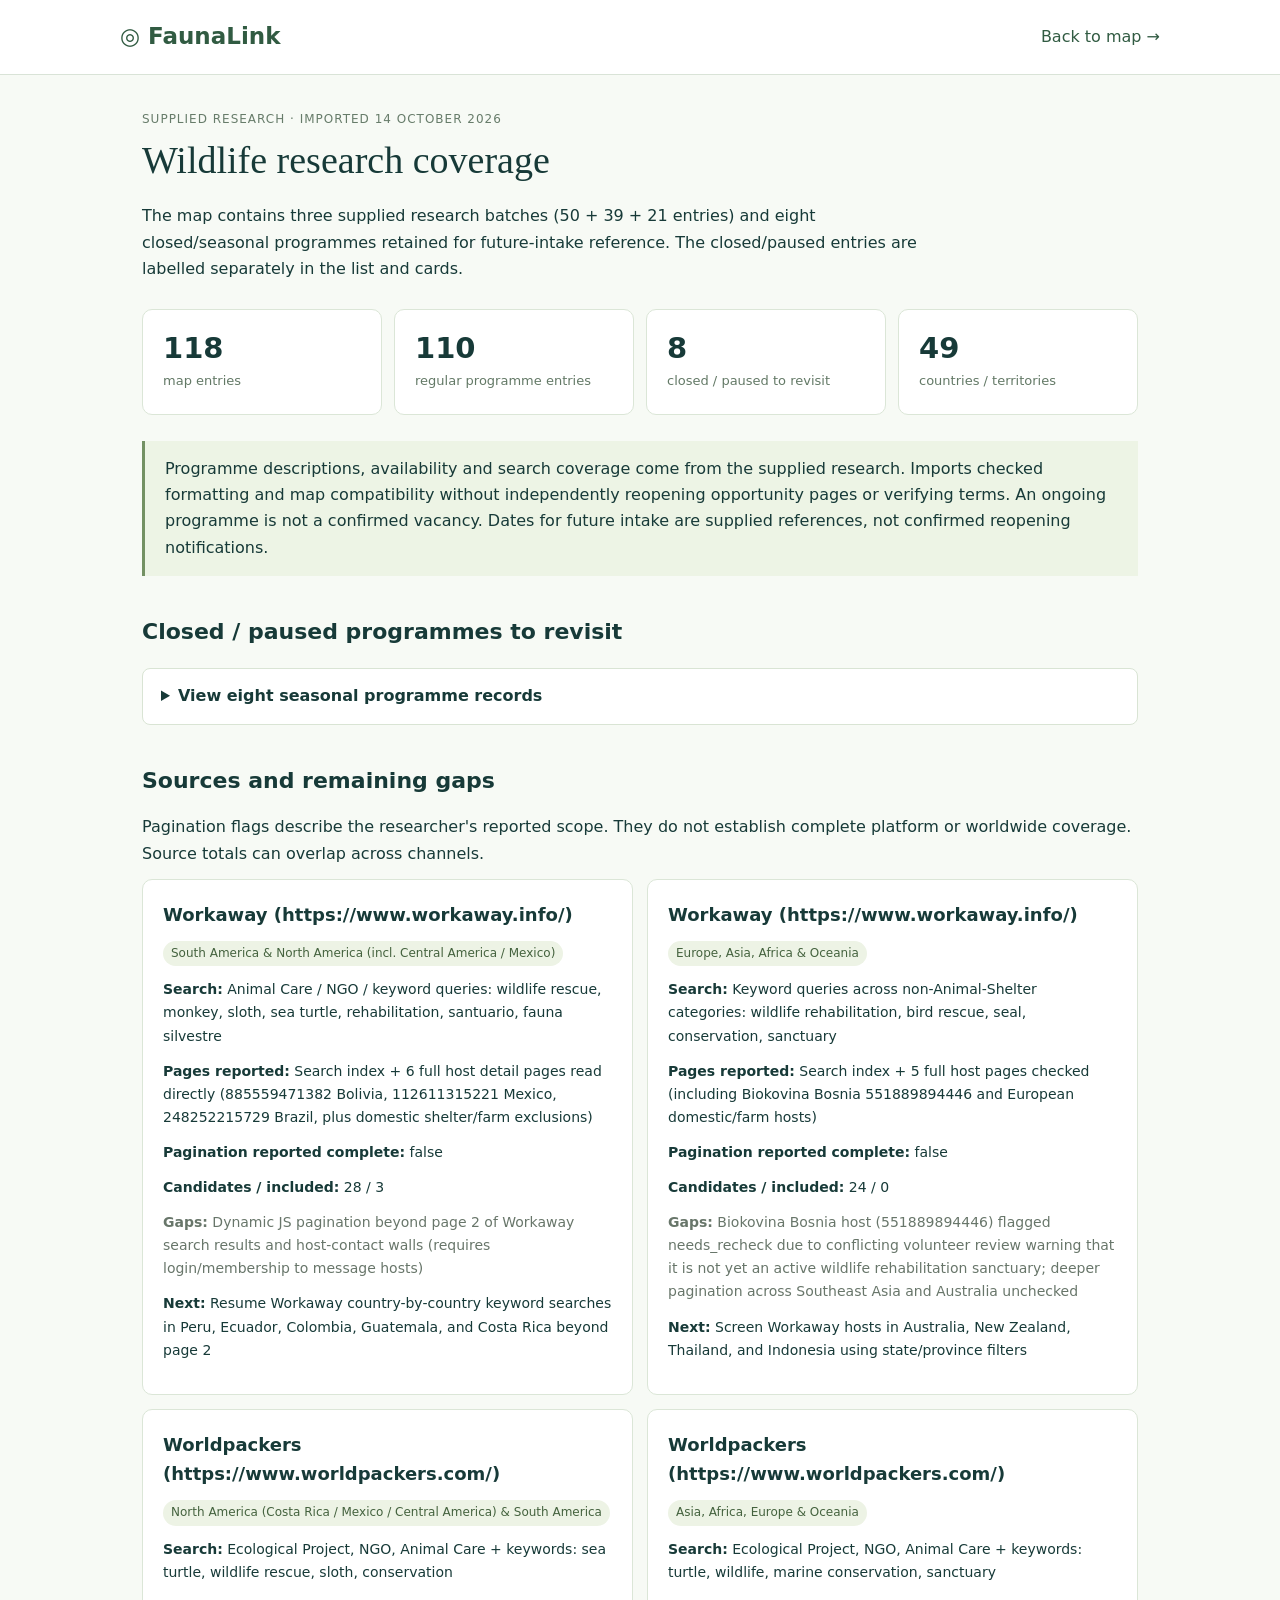
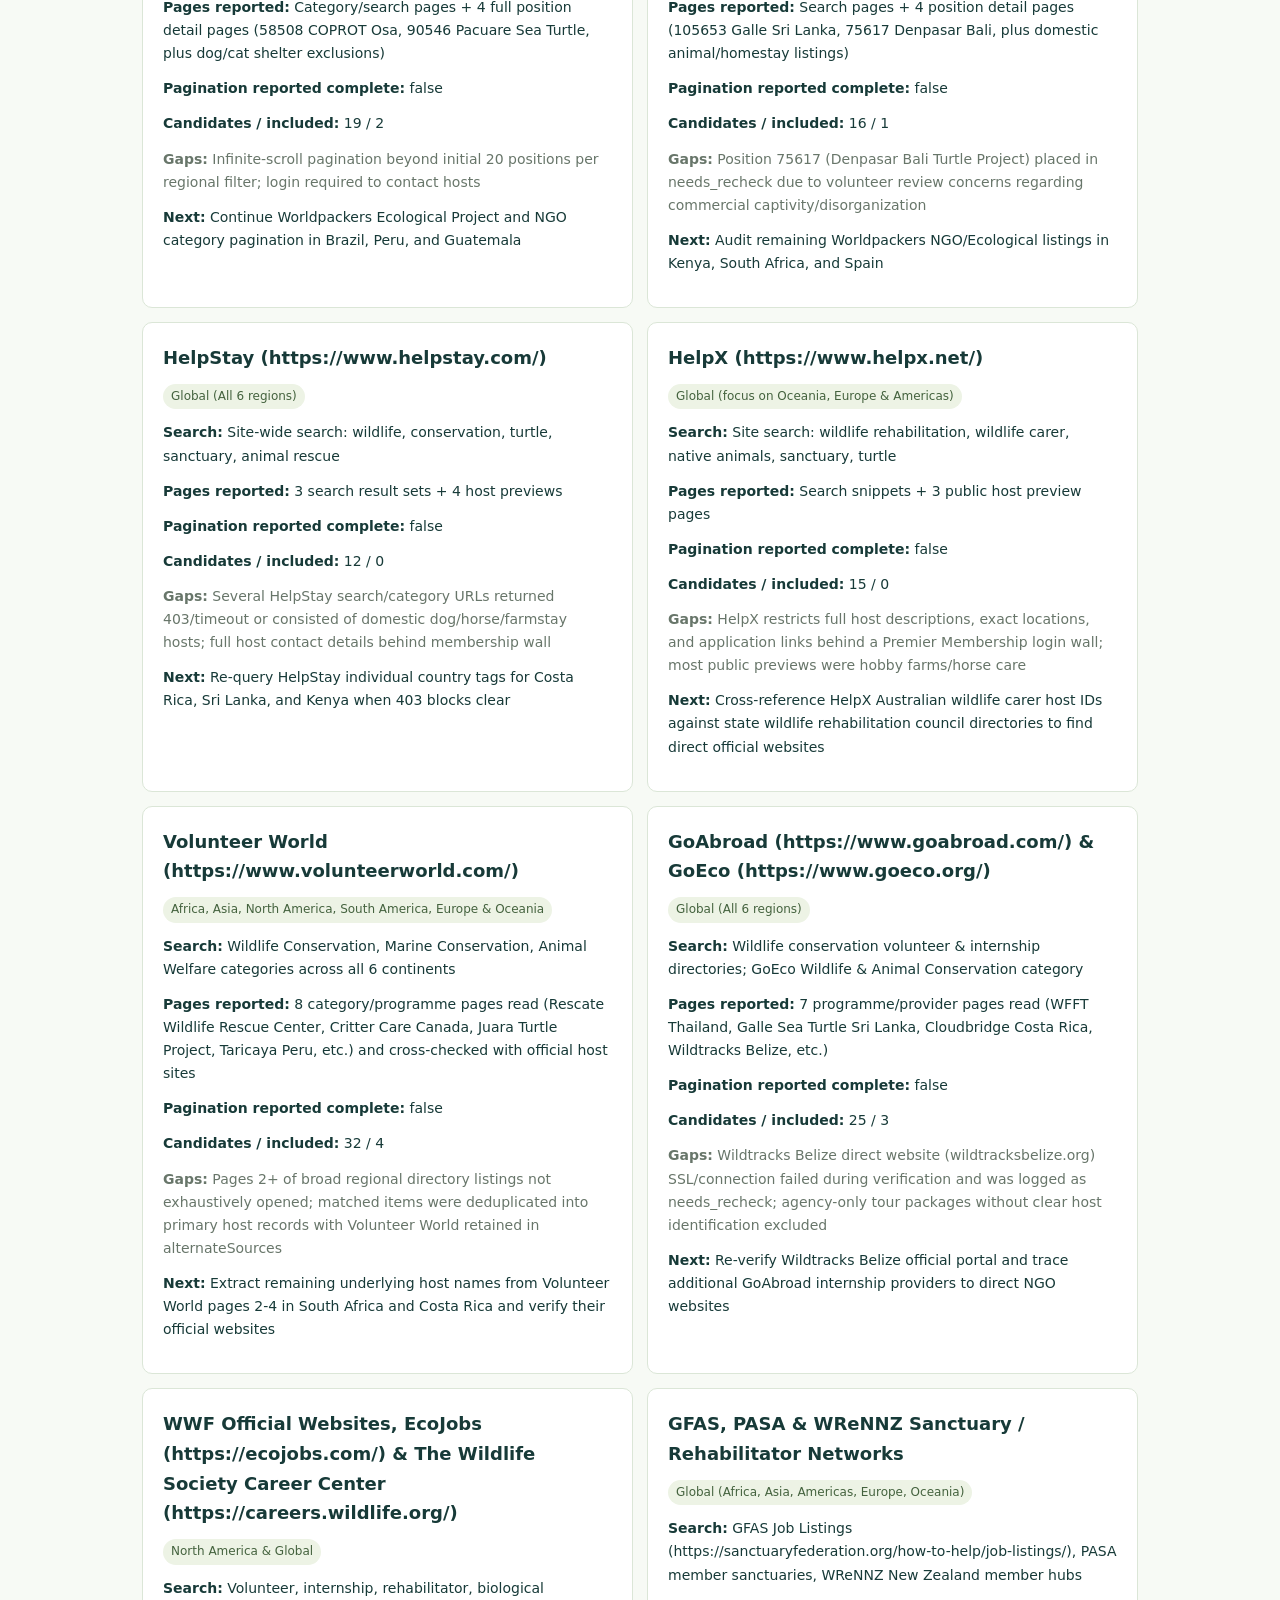
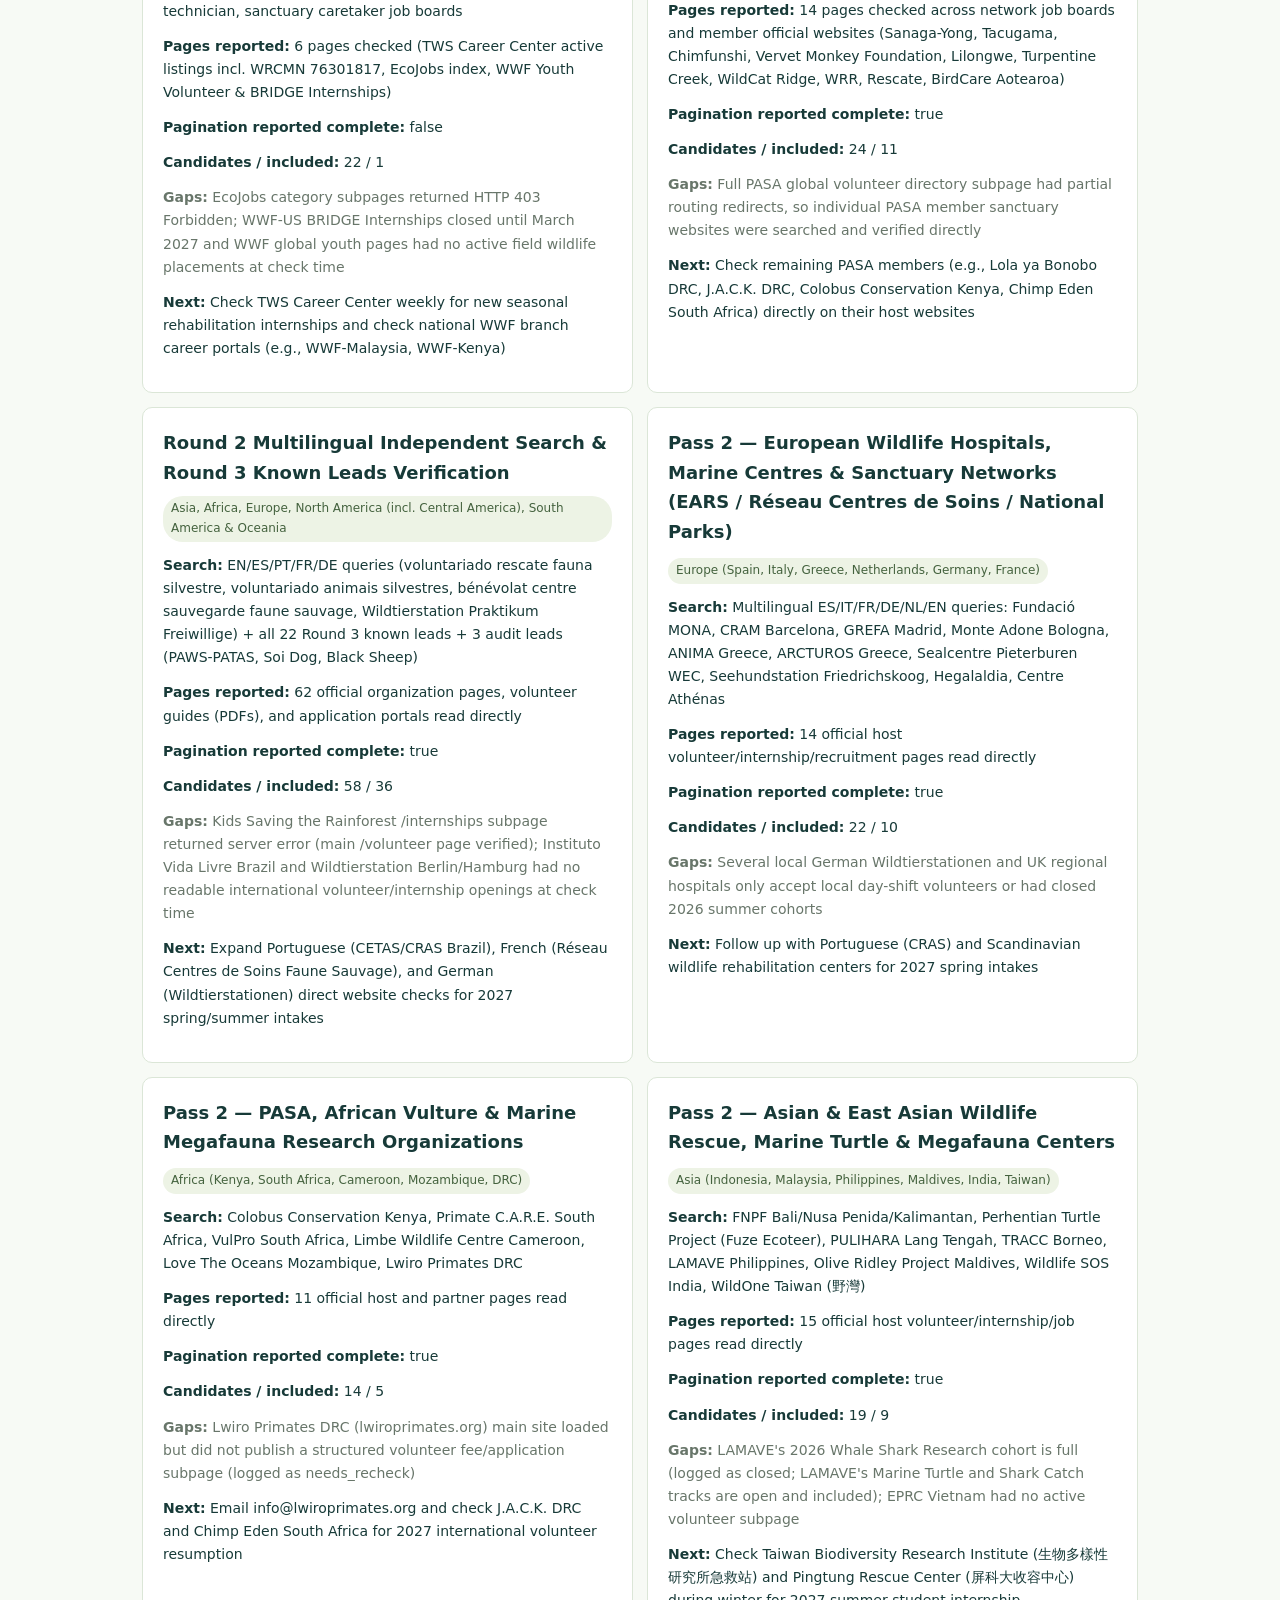
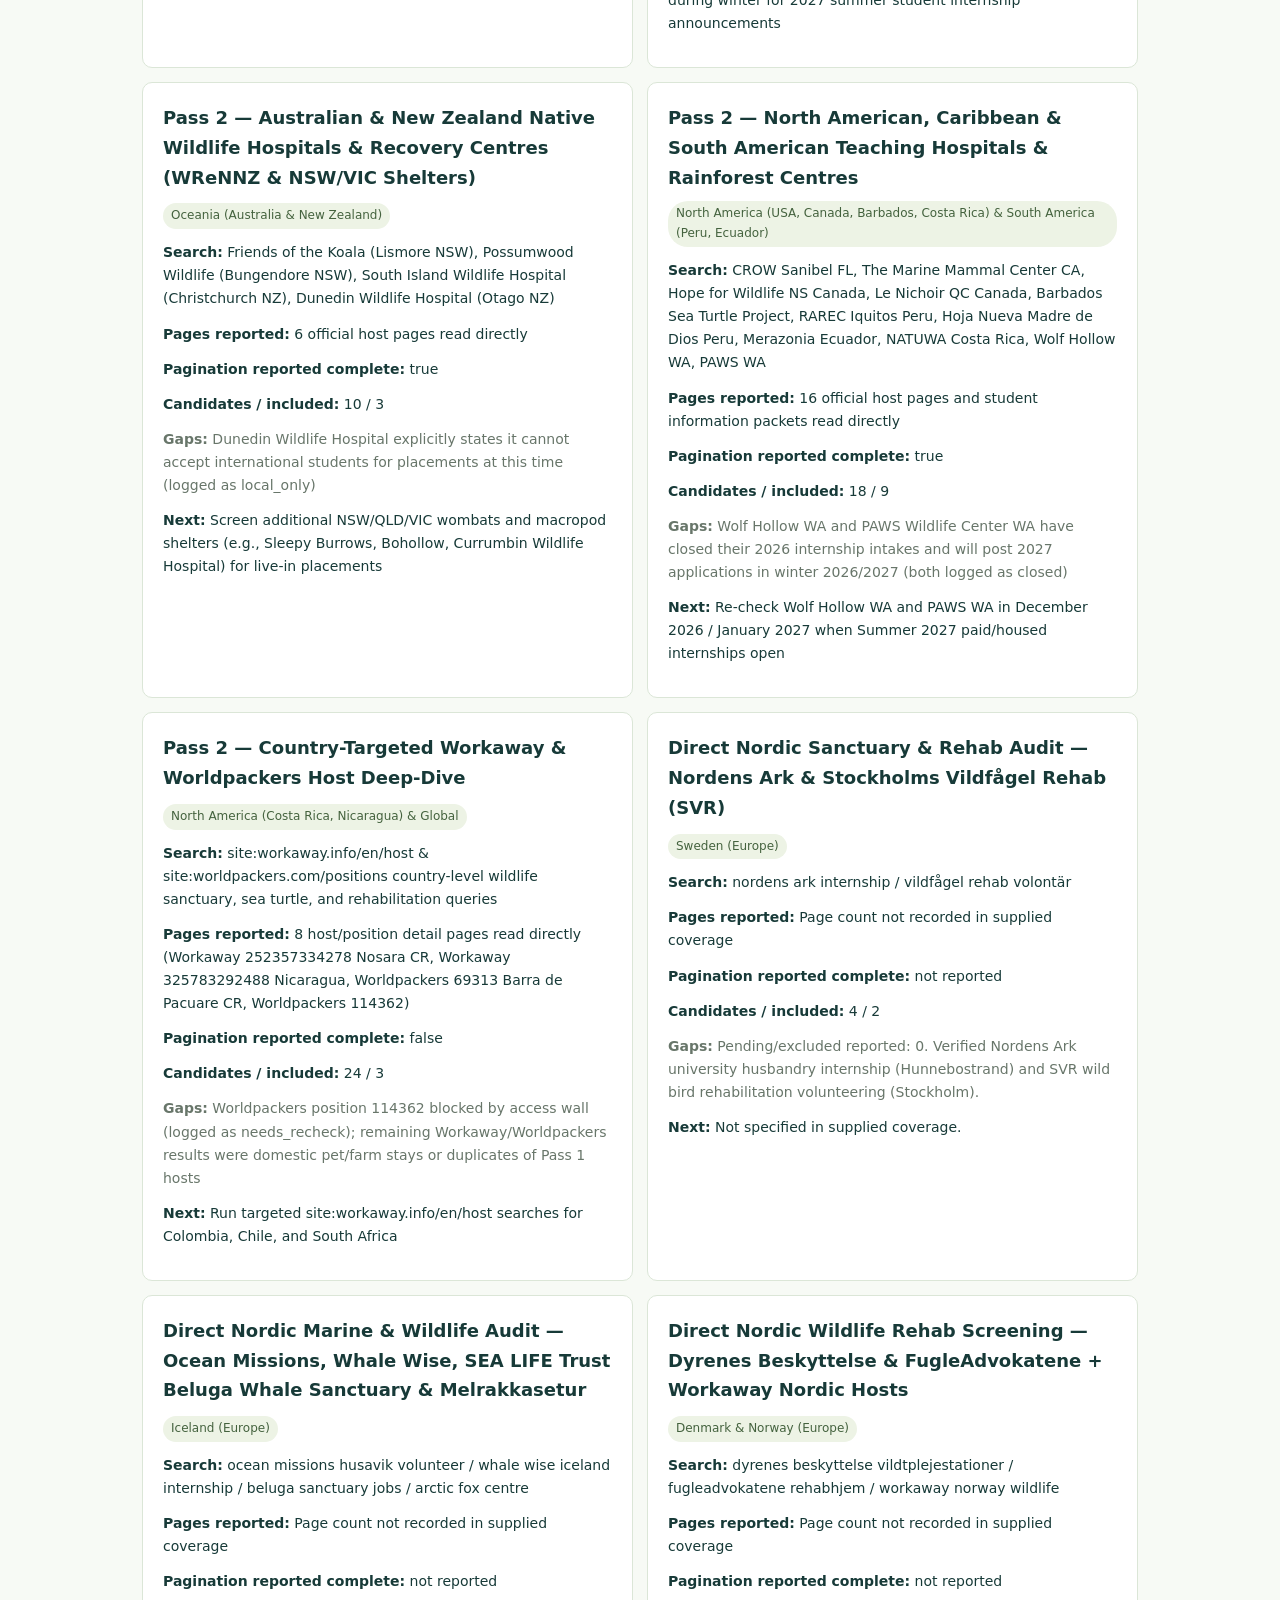
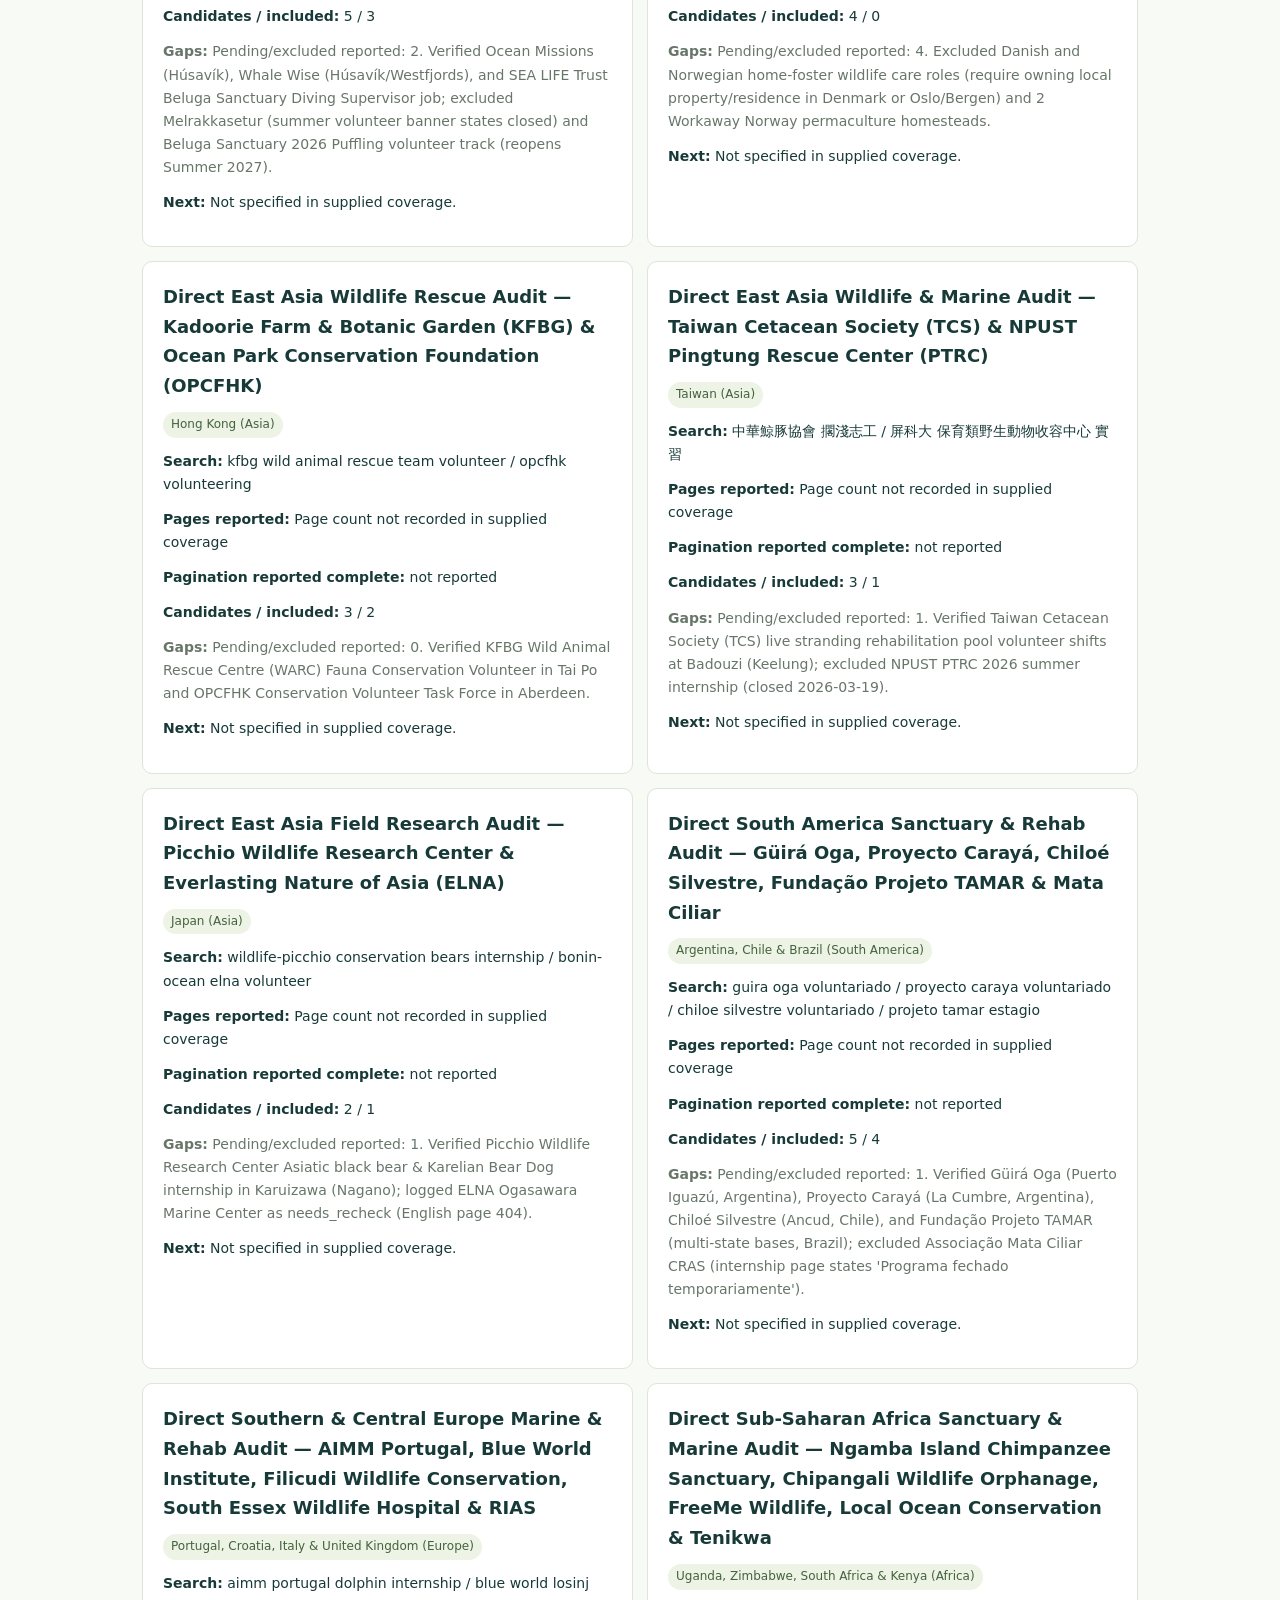
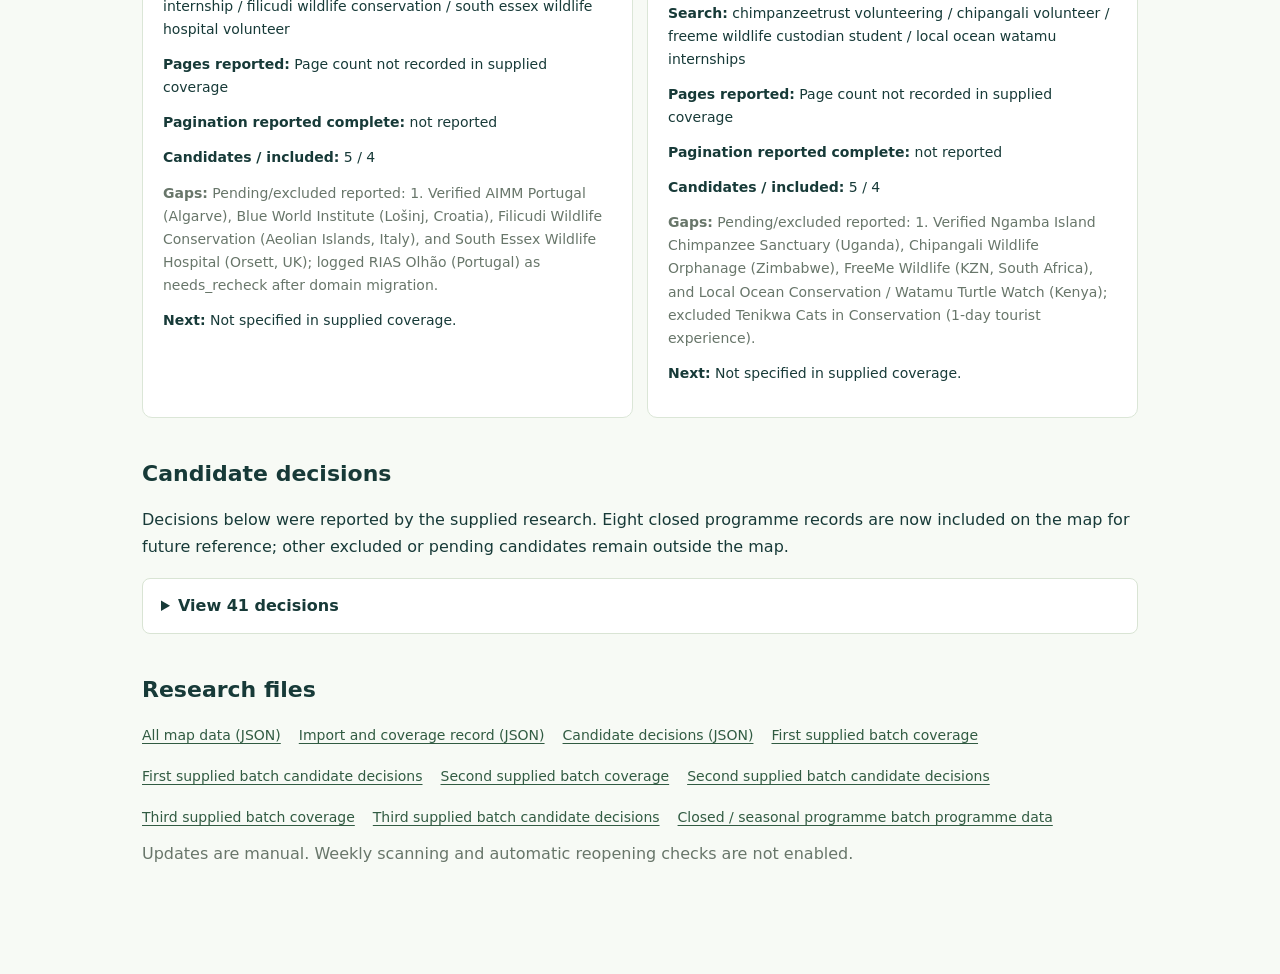
==== commit efa55cd0: "Add eight closed seasonal programmes with clear availability labels" ====
--- a/research-coverage.html
+++ b/research-coverage.html
@@ -1,3 +1,3 @@
 <!doctype html><html lang="en"><head><meta charset="utf-8"><meta name="viewport" content="width=device-width, initial-scale=1"><title>Search coverage — FaunaLink</title><meta name="description" content="Coverage and gaps reported in the supplied wildlife research."><style>
 :root{font:16px/1.65 system-ui,sans-serif;color:#173a38;background:#f7faf5}*{box-sizing:border-box}body{margin:0}header{background:white;border-bottom:1px solid #d9e3d7;padding:18px max(20px,calc((100% - 1040px)/2));display:flex;justify-content:space-between;gap:18px;align-items:center}a{color:#315b42;text-underline-offset:3px}header a{text-decoration:none}.brand{font-weight:750;font-size:23px}main{max-width:1040px;margin:35px auto;padding:0 22px 60px}h1{font:500 38px/1.2 Georgia,serif;margin:8px 0 20px}h2{font-size:22px;margin:38px 0 15px}h3{margin:0 0 9px;font-size:18px}p{margin:12px 0}.date{font-size:12px;color:#677c6a;letter-spacing:1px;text-transform:uppercase}.lead{max-width:780px}.stats{display:grid;grid-template-columns:repeat(4,1fr);gap:12px;margin:26px 0}.stats div,article{background:white;border:1px solid #dbe6d7;border-radius:10px;padding:20px}.stats strong{display:block;font-size:29px;line-height:1.3}.stats span{font-size:13px;color:#637966}.grid{display:grid;grid-template-columns:1fr 1fr;gap:14px}.status{display:inline-block;font-size:12px;padding:3px 8px;border-radius:20px;background:#edf3e5;color:#44623e}.gap{color:#68766a}article p{font-size:14px}.note{background:#edf4e5;border-left:3px solid #739163;padding:15px 20px}.downloads{display:flex;gap:18px;flex-wrap:wrap;font-size:14px}details{margin:18px 0;border:1px solid #d9e4d4;border-radius:8px;background:white;padding:14px 18px}summary{cursor:pointer;font-weight:650}ul,ol{padding-left:23px}li{margin:12px 0;overflow-wrap:anywhere}li p,li span{font-size:14px;color:#68796c}a:focus-visible,summary:focus-visible{outline:3px solid #b8791d;outline-offset:3px}@media(max-width:700px){main{margin-top:24px}.grid{grid-template-columns:1fr}.stats{grid-template-columns:1fr 1fr}.stats div{padding:14px}h1{font-size:31px}header{font-size:13px}}
-</style></head><body><header><a class="brand" href="./">◎ FaunaLink</a><a href="./">Back to map →</a></header><main><div class="date">Supplied research · Imported 14 October 2026</div><h1>Wildlife research coverage</h1><p class="lead">The active map combines three supplied wildlife research batches: 50 original opportunities, 39 second-batch additions and 21 third-batch additions. This page records their reported search scope and remaining gaps.</p><div class="stats"><div><strong>110</strong><span>map opportunities</span></div><div><strong>49</strong><span>countries / territories</span></div><div><strong>6</strong><span>continents</span></div><div><strong>101</strong><span>primary host-site entries</span></div></div><p class="note">Programme descriptions, availability and search coverage come from the supplied research. The imports checked formatting and map compatibility; they did not independently reopen source pages or verify placement terms. An ongoing programme is not a confirmed vacancy.</p><h2>Sources and remaining gaps</h2><p>Pagination flags describe the researcher's reported scope. They do not establish complete platform or worldwide coverage. Source totals can overlap when one programme appears through multiple channels.</p><div class="grid"><article><h3>Workaway (https://www.workaway.info/)</h3><span class="status">South America &amp; North America (incl. Central America / Mexico)</span><p><strong>Search:</strong> Animal Care / NGO / keyword queries: wildlife rescue, monkey, sloth, sea turtle, rehabilitation, santuario, fauna silvestre</p><p><strong>Pages reported:</strong> Search index + 6 full host detail pages read directly (885559471382 Bolivia, 112611315221 Mexico, 248252215729 Brazil, plus domestic shelter/farm exclusions)</p><p><strong>Pagination reported complete:</strong> false</p><p><strong>Candidates / included:</strong> 28 / 3</p><p class="gap"><strong>Gaps:</strong> Dynamic JS pagination beyond page 2 of Workaway search results and host-contact walls (requires login/membership to message hosts)</p><p><strong>Next:</strong> Resume Workaway country-by-country keyword searches in Peru, Ecuador, Colombia, Guatemala, and Costa Rica beyond page 2</p></article><article><h3>Workaway (https://www.workaway.info/)</h3><span class="status">Europe, Asia, Africa &amp; Oceania</span><p><strong>Search:</strong> Keyword queries across non-Animal-Shelter categories: wildlife rehabilitation, bird rescue, seal, conservation, sanctuary</p><p><strong>Pages reported:</strong> Search index + 5 full host pages checked (including Biokovina Bosnia 551889894446 and European domestic/farm hosts)</p><p><strong>Pagination reported complete:</strong> false</p><p><strong>Candidates / included:</strong> 24 / 0</p><p class="gap"><strong>Gaps:</strong> Biokovina Bosnia host (551889894446) flagged needs_recheck due to conflicting volunteer review warning that it is not yet an active wildlife rehabilitation sanctuary; deeper pagination across Southeast Asia and Australia unchecked</p><p><strong>Next:</strong> Screen Workaway hosts in Australia, New Zealand, Thailand, and Indonesia using state/province filters</p></article><article><h3>Worldpackers (https://www.worldpackers.com/)</h3><span class="status">North America (Costa Rica / Mexico / Central America) &amp; South America</span><p><strong>Search:</strong> Ecological Project, NGO, Animal Care + keywords: sea turtle, wildlife rescue, sloth, conservation</p><p><strong>Pages reported:</strong> Category/search pages + 4 full position detail pages (58508 COPROT Osa, 90546 Pacuare Sea Turtle, plus dog/cat shelter exclusions)</p><p><strong>Pagination reported complete:</strong> false</p><p><strong>Candidates / included:</strong> 19 / 2</p><p class="gap"><strong>Gaps:</strong> Infinite-scroll pagination beyond initial 20 positions per regional filter; login required to contact hosts</p><p><strong>Next:</strong> Continue Worldpackers Ecological Project and NGO category pagination in Brazil, Peru, and Guatemala</p></article><article><h3>Worldpackers (https://www.worldpackers.com/)</h3><span class="status">Asia, Africa, Europe &amp; Oceania</span><p><strong>Search:</strong> Ecological Project, NGO, Animal Care + keywords: turtle, wildlife, marine conservation, sanctuary</p><p><strong>Pages reported:</strong> Search pages + 4 position detail pages (105653 Galle Sri Lanka, 75617 Denpasar Bali, plus domestic animal/homestay listings)</p><p><strong>Pagination reported complete:</strong> false</p><p><strong>Candidates / included:</strong> 16 / 1</p><p class="gap"><strong>Gaps:</strong> Position 75617 (Denpasar Bali Turtle Project) placed in needs_recheck due to volunteer review concerns regarding commercial captivity/disorganization</p><p><strong>Next:</strong> Audit remaining Worldpackers NGO/Ecological listings in Kenya, South Africa, and Spain</p></article><article><h3>HelpStay (https://www.helpstay.com/)</h3><span class="status">Global (All 6 regions)</span><p><strong>Search:</strong> Site-wide search: wildlife, conservation, turtle, sanctuary, animal rescue</p><p><strong>Pages reported:</strong> 3 search result sets + 4 host previews</p><p><strong>Pagination reported complete:</strong> false</p><p><strong>Candidates / included:</strong> 12 / 0</p><p class="gap"><strong>Gaps:</strong> Several HelpStay search/category URLs returned 403/timeout or consisted of domestic dog/horse/farmstay hosts; full host contact details behind membership wall</p><p><strong>Next:</strong> Re-query HelpStay individual country tags for Costa Rica, Sri Lanka, and Kenya when 403 blocks clear</p></article><article><h3>HelpX (https://www.helpx.net/)</h3><span class="status">Global (focus on Oceania, Europe &amp; Americas)</span><p><strong>Search:</strong> Site search: wildlife rehabilitation, wildlife carer, native animals, sanctuary, turtle</p><p><strong>Pages reported:</strong> Search snippets + 3 public host preview pages</p><p><strong>Pagination reported complete:</strong> false</p><p><strong>Candidates / included:</strong> 15 / 0</p><p class="gap"><strong>Gaps:</strong> HelpX restricts full host descriptions, exact locations, and application links behind a Premier Membership login wall; most public previews were hobby farms/horse care</p><p><strong>Next:</strong> Cross-reference HelpX Australian wildlife carer host IDs against state wildlife rehabilitation council directories to find direct official websites</p></article><article><h3>Volunteer World (https://www.volunteerworld.com/)</h3><span class="status">Africa, Asia, North America, South America, Europe &amp; Oceania</span><p><strong>Search:</strong> Wildlife Conservation, Marine Conservation, Animal Welfare categories across all 6 continents</p><p><strong>Pages reported:</strong> 8 category/programme pages read (Rescate Wildlife Rescue Center, Critter Care Canada, Juara Turtle Project, Taricaya Peru, etc.) and cross-checked with official host sites</p><p><strong>Pagination reported complete:</strong> false</p><p><strong>Candidates / included:</strong> 32 / 4</p><p class="gap"><strong>Gaps:</strong> Pages 2+ of broad regional directory listings not exhaustively opened; matched items were deduplicated into primary host records with Volunteer World retained in alternateSources</p><p><strong>Next:</strong> Extract remaining underlying host names from Volunteer World pages 2-4 in South Africa and Costa Rica and verify their official websites</p></article><article><h3>GoAbroad (https://www.goabroad.com/) &amp; GoEco (https://www.goeco.org/)</h3><span class="status">Global (All 6 regions)</span><p><strong>Search:</strong> Wildlife conservation volunteer &amp; internship directories; GoEco Wildlife &amp; Animal Conservation category</p><p><strong>Pages reported:</strong> 7 programme/provider pages read (WFFT Thailand, Galle Sea Turtle Sri Lanka, Cloudbridge Costa Rica, Wildtracks Belize, etc.)</p><p><strong>Pagination reported complete:</strong> false</p><p><strong>Candidates / included:</strong> 25 / 3</p><p class="gap"><strong>Gaps:</strong> Wildtracks Belize direct website (wildtracksbelize.org) SSL/connection failed during verification and was logged as needs_recheck; agency-only tour packages without clear host identification excluded</p><p><strong>Next:</strong> Re-verify Wildtracks Belize official portal and trace additional GoAbroad internship providers to direct NGO websites</p></article><article><h3>WWF Official Websites, EcoJobs (https://ecojobs.com/) &amp; The Wildlife Society Career Center (https://careers.wildlife.org/)</h3><span class="status">North America &amp; Global</span><p><strong>Search:</strong> Volunteer, internship, rehabilitator, biological technician, sanctuary caretaker job boards</p><p><strong>Pages reported:</strong> 6 pages checked (TWS Career Center active listings incl. WRCMN 76301817, EcoJobs index, WWF Youth Volunteer &amp; BRIDGE Internships)</p><p><strong>Pagination reported complete:</strong> false</p><p><strong>Candidates / included:</strong> 22 / 1</p><p class="gap"><strong>Gaps:</strong> EcoJobs category subpages returned HTTP 403 Forbidden; WWF-US BRIDGE Internships closed until March 2027 and WWF global youth pages had no active field wildlife placements at check time</p><p><strong>Next:</strong> Check TWS Career Center weekly for new seasonal rehabilitation internships and check national WWF branch career portals (e.g., WWF-Malaysia, WWF-Kenya)</p></article><article><h3>GFAS, PASA &amp; WReNNZ Sanctuary / Rehabilitator Networks</h3><span class="status">Global (Africa, Asia, Americas, Europe, Oceania)</span><p><strong>Search:</strong> GFAS Job Listings (https://sanctuaryfederation.org/how-to-help/job-listings/), PASA member sanctuaries, WReNNZ New Zealand member hubs</p><p><strong>Pages reported:</strong> 14 pages checked across network job boards and member official websites (Sanaga-Yong, Tacugama, Chimfunshi, Vervet Monkey Foundation, Lilongwe, Turpentine Creek, WildCat Ridge, WRR, Rescate, BirdCare Aotearoa)</p><p><strong>Pagination reported complete:</strong> true</p><p><strong>Candidates / included:</strong> 24 / 11</p><p class="gap"><strong>Gaps:</strong> Full PASA global volunteer directory subpage had partial routing redirects, so individual PASA member sanctuary websites were searched and verified directly</p><p><strong>Next:</strong> Check remaining PASA members (e.g., Lola ya Bonobo DRC, J.A.C.K. DRC, Colobus Conservation Kenya, Chimp Eden South Africa) directly on their host websites</p></article><article><h3>Round 2 Multilingual Independent Search &amp; Round 3 Known Leads Verification</h3><span class="status">Asia, Africa, Europe, North America (incl. Central America), South America &amp; Oceania</span><p><strong>Search:</strong> EN/ES/PT/FR/DE queries (voluntariado rescate fauna silvestre, voluntariado animais silvestres, bénévolat centre sauvegarde faune sauvage, Wildtierstation Praktikum Freiwillige) + all 22 Round 3 known leads + 3 audit leads (PAWS-PATAS, Soi Dog, Black Sheep)</p><p><strong>Pages reported:</strong> 62 official organization pages, volunteer guides (PDFs), and application portals read directly</p><p><strong>Pagination reported complete:</strong> true</p><p><strong>Candidates / included:</strong> 58 / 36</p><p class="gap"><strong>Gaps:</strong> Kids Saving the Rainforest /internships subpage returned server error (main /volunteer page verified); Instituto Vida Livre Brazil and Wildtierstation Berlin/Hamburg had no readable international volunteer/internship openings at check time</p><p><strong>Next:</strong> Expand Portuguese (CETAS/CRAS Brazil), French (Réseau Centres de Soins Faune Sauvage), and German (Wildtierstationen) direct website checks for 2027 spring/summer intakes</p></article><article><h3>Pass 2 — European Wildlife Hospitals, Marine Centres &amp; Sanctuary Networks (EARS / Réseau Centres de Soins / National Parks)</h3><span class="status">Europe (Spain, Italy, Greece, Netherlands, Germany, France)</span><p><strong>Search:</strong> Multilingual ES/IT/FR/DE/NL/EN queries: Fundació MONA, CRAM Barcelona, GREFA Madrid, Monte Adone Bologna, ANIMA Greece, ARCTUROS Greece, Sealcentre Pieterburen WEC, Seehundstation Friedrichskoog, Hegalaldia, Centre Athénas</p><p><strong>Pages reported:</strong> 14 official host volunteer/internship/recruitment pages read directly</p><p><strong>Pagination reported complete:</strong> true</p><p><strong>Candidates / included:</strong> 22 / 10</p><p class="gap"><strong>Gaps:</strong> Several local German Wildtierstationen and UK regional hospitals only accept local day-shift volunteers or had closed 2026 summer cohorts</p><p><strong>Next:</strong> Follow up with Portuguese (CRAS) and Scandinavian wildlife rehabilitation centers for 2027 spring intakes</p></article><article><h3>Pass 2 — PASA, African Vulture &amp; Marine Megafauna Research Organizations</h3><span class="status">Africa (Kenya, South Africa, Cameroon, Mozambique, DRC)</span><p><strong>Search:</strong> Colobus Conservation Kenya, Primate C.A.R.E. South Africa, VulPro South Africa, Limbe Wildlife Centre Cameroon, Love The Oceans Mozambique, Lwiro Primates DRC</p><p><strong>Pages reported:</strong> 11 official host and partner pages read directly</p><p><strong>Pagination reported complete:</strong> true</p><p><strong>Candidates / included:</strong> 14 / 5</p><p class="gap"><strong>Gaps:</strong> Lwiro Primates DRC (lwiroprimates.org) main site loaded but did not publish a structured volunteer fee/application subpage (logged as needs_recheck)</p><p><strong>Next:</strong> Email info@lwiroprimates.org and check J.A.C.K. DRC and Chimp Eden South Africa for 2027 international volunteer resumption</p></article><article><h3>Pass 2 — Asian &amp; East Asian Wildlife Rescue, Marine Turtle &amp; Megafauna Centers</h3><span class="status">Asia (Indonesia, Malaysia, Philippines, Maldives, India, Taiwan)</span><p><strong>Search:</strong> FNPF Bali/Nusa Penida/Kalimantan, Perhentian Turtle Project (Fuze Ecoteer), PULIHARA Lang Tengah, TRACC Borneo, LAMAVE Philippines, Olive Ridley Project Maldives, Wildlife SOS India, WildOne Taiwan (野灣)</p><p><strong>Pages reported:</strong> 15 official host volunteer/internship/job pages read directly</p><p><strong>Pagination reported complete:</strong> true</p><p><strong>Candidates / included:</strong> 19 / 9</p><p class="gap"><strong>Gaps:</strong> LAMAVE&#x27;s 2026 Whale Shark Research cohort is full (logged as closed; LAMAVE&#x27;s Marine Turtle and Shark Catch tracks are open and included); EPRC Vietnam had no active volunteer subpage</p><p><strong>Next:</strong> Check Taiwan Biodiversity Research Institute (生物多樣性研究所急救站) and Pingtung Rescue Center (屏科大收容中心) during winter for 2027 summer student internship announcements</p></article><article><h3>Pass 2 — Australian &amp; New Zealand Native Wildlife Hospitals &amp; Recovery Centres (WReNNZ &amp; NSW/VIC Shelters)</h3><span class="status">Oceania (Australia &amp; New Zealand)</span><p><strong>Search:</strong> Friends of the Koala (Lismore NSW), Possumwood Wildlife (Bungendore NSW), South Island Wildlife Hospital (Christchurch NZ), Dunedin Wildlife Hospital (Otago NZ)</p><p><strong>Pages reported:</strong> 6 official host pages read directly</p><p><strong>Pagination reported complete:</strong> true</p><p><strong>Candidates / included:</strong> 10 / 3</p><p class="gap"><strong>Gaps:</strong> Dunedin Wildlife Hospital explicitly states it cannot accept international students for placements at this time (logged as local_only)</p><p><strong>Next:</strong> Screen additional NSW/QLD/VIC wombats and macropod shelters (e.g., Sleepy Burrows, Bohollow, Currumbin Wildlife Hospital) for live-in placements</p></article><article><h3>Pass 2 — North American, Caribbean &amp; South American Teaching Hospitals &amp; Rainforest Centres</h3><span class="status">North America (USA, Canada, Barbados, Costa Rica) &amp; South America (Peru, Ecuador)</span><p><strong>Search:</strong> CROW Sanibel FL, The Marine Mammal Center CA, Hope for Wildlife NS Canada, Le Nichoir QC Canada, Barbados Sea Turtle Project, RAREC Iquitos Peru, Hoja Nueva Madre de Dios Peru, Merazonia Ecuador, NATUWA Costa Rica, Wolf Hollow WA, PAWS WA</p><p><strong>Pages reported:</strong> 16 official host pages and student information packets read directly</p><p><strong>Pagination reported complete:</strong> true</p><p><strong>Candidates / included:</strong> 18 / 9</p><p class="gap"><strong>Gaps:</strong> Wolf Hollow WA and PAWS Wildlife Center WA have closed their 2026 internship intakes and will post 2027 applications in winter 2026/2027 (both logged as closed)</p><p><strong>Next:</strong> Re-check Wolf Hollow WA and PAWS WA in December 2026 / January 2027 when Summer 2027 paid/housed internships open</p></article><article><h3>Pass 2 — Country-Targeted Workaway &amp; Worldpackers Host Deep-Dive</h3><span class="status">North America (Costa Rica, Nicaragua) &amp; Global</span><p><strong>Search:</strong> site:workaway.info/en/host &amp; site:worldpackers.com/positions country-level wildlife sanctuary, sea turtle, and rehabilitation queries</p><p><strong>Pages reported:</strong> 8 host/position detail pages read directly (Workaway 252357334278 Nosara CR, Workaway 325783292488 Nicaragua, Worldpackers 69313 Barra de Pacuare CR, Worldpackers 114362)</p><p><strong>Pagination reported complete:</strong> false</p><p><strong>Candidates / included:</strong> 24 / 3</p><p class="gap"><strong>Gaps:</strong> Worldpackers position 114362 blocked by access wall (logged as needs_recheck); remaining Workaway/Worldpackers results were domestic pet/farm stays or duplicates of Pass 1 hosts</p><p><strong>Next:</strong> Run targeted site:workaway.info/en/host searches for Colombia, Chile, and South Africa</p></article><article><h3>Direct Nordic Sanctuary &amp; Rehab Audit — Nordens Ark &amp; Stockholms Vildfågel Rehab (SVR)</h3><span class="status">Sweden (Europe)</span><p><strong>Search:</strong> nordens ark internship / vildfågel rehab volontär</p><p><strong>Pages reported:</strong> Page count not recorded in supplied coverage</p><p><strong>Pagination reported complete:</strong> not reported</p><p><strong>Candidates / included:</strong> 4 / 2</p><p class="gap"><strong>Gaps:</strong> Pending/excluded reported: 0. Verified Nordens Ark university husbandry internship (Hunnebostrand) and SVR wild bird rehabilitation volunteering (Stockholm).</p><p><strong>Next:</strong> Not specified in supplied coverage.</p></article><article><h3>Direct Nordic Marine &amp; Wildlife Audit — Ocean Missions, Whale Wise, SEA LIFE Trust Beluga Whale Sanctuary &amp; Melrakkasetur</h3><span class="status">Iceland (Europe)</span><p><strong>Search:</strong> ocean missions husavik volunteer / whale wise iceland internship / beluga sanctuary jobs / arctic fox centre</p><p><strong>Pages reported:</strong> Page count not recorded in supplied coverage</p><p><strong>Pagination reported complete:</strong> not reported</p><p><strong>Candidates / included:</strong> 5 / 3</p><p class="gap"><strong>Gaps:</strong> Pending/excluded reported: 2. Verified Ocean Missions (Húsavík), Whale Wise (Húsavík/Westfjords), and SEA LIFE Trust Beluga Sanctuary Diving Supervisor job; excluded Melrakkasetur (summer volunteer banner states closed) and Beluga Sanctuary 2026 Puffling volunteer track (reopens Summer 2027).</p><p><strong>Next:</strong> Not specified in supplied coverage.</p></article><article><h3>Direct Nordic Wildlife Rehab Screening — Dyrenes Beskyttelse &amp; FugleAdvokatene + Workaway Nordic Hosts</h3><span class="status">Denmark &amp; Norway (Europe)</span><p><strong>Search:</strong> dyrenes beskyttelse vildtplejestationer / fugleadvokatene rehabhjem / workaway norway wildlife</p><p><strong>Pages reported:</strong> Page count not recorded in supplied coverage</p><p><strong>Pagination reported complete:</strong> not reported</p><p><strong>Candidates / included:</strong> 4 / 0</p><p class="gap"><strong>Gaps:</strong> Pending/excluded reported: 4. Excluded Danish and Norwegian home-foster wildlife care roles (require owning local property/residence in Denmark or Oslo/Bergen) and 2 Workaway Norway permaculture homesteads.</p><p><strong>Next:</strong> Not specified in supplied coverage.</p></article><article><h3>Direct East Asia Wildlife Rescue Audit — Kadoorie Farm &amp; Botanic Garden (KFBG) &amp; Ocean Park Conservation Foundation (OPCFHK)</h3><span class="status">Hong Kong (Asia)</span><p><strong>Search:</strong> kfbg wild animal rescue team volunteer / opcfhk volunteering</p><p><strong>Pages reported:</strong> Page count not recorded in supplied coverage</p><p><strong>Pagination reported complete:</strong> not reported</p><p><strong>Candidates / included:</strong> 3 / 2</p><p class="gap"><strong>Gaps:</strong> Pending/excluded reported: 0. Verified KFBG Wild Animal Rescue Centre (WARC) Fauna Conservation Volunteer in Tai Po and OPCFHK Conservation Volunteer Task Force in Aberdeen.</p><p><strong>Next:</strong> Not specified in supplied coverage.</p></article><article><h3>Direct East Asia Wildlife &amp; Marine Audit — Taiwan Cetacean Society (TCS) &amp; NPUST Pingtung Rescue Center (PTRC)</h3><span class="status">Taiwan (Asia)</span><p><strong>Search:</strong> 中華鯨豚協會 擱淺志工 / 屏科大 保育類野生動物收容中心 實習</p><p><strong>Pages reported:</strong> Page count not recorded in supplied coverage</p><p><strong>Pagination reported complete:</strong> not reported</p><p><strong>Candidates / included:</strong> 3 / 1</p><p class="gap"><strong>Gaps:</strong> Pending/excluded reported: 1. Verified Taiwan Cetacean Society (TCS) live stranding rehabilitation pool volunteer shifts at Badouzi (Keelung); excluded NPUST PTRC 2026 summer internship (closed 2026-03-19).</p><p><strong>Next:</strong> Not specified in supplied coverage.</p></article><article><h3>Direct East Asia Field Research Audit — Picchio Wildlife Research Center &amp; Everlasting Nature of Asia (ELNA)</h3><span class="status">Japan (Asia)</span><p><strong>Search:</strong> wildlife-picchio conservation bears internship / bonin-ocean elna volunteer</p><p><strong>Pages reported:</strong> Page count not recorded in supplied coverage</p><p><strong>Pagination reported complete:</strong> not reported</p><p><strong>Candidates / included:</strong> 2 / 1</p><p class="gap"><strong>Gaps:</strong> Pending/excluded reported: 1. Verified Picchio Wildlife Research Center Asiatic black bear &amp; Karelian Bear Dog internship in Karuizawa (Nagano); logged ELNA Ogasawara Marine Center as needs_recheck (English page 404).</p><p><strong>Next:</strong> Not specified in supplied coverage.</p></article><article><h3>Direct South America Sanctuary &amp; Rehab Audit — Güirá Oga, Proyecto Carayá, Chiloé Silvestre, Fundação Projeto TAMAR &amp; Mata Ciliar</h3><span class="status">Argentina, Chile &amp; Brazil (South America)</span><p><strong>Search:</strong> guira oga voluntariado / proyecto caraya voluntariado / chiloe silvestre voluntariado / projeto tamar estagio</p><p><strong>Pages reported:</strong> Page count not recorded in supplied coverage</p><p><strong>Pagination reported complete:</strong> not reported</p><p><strong>Candidates / included:</strong> 5 / 4</p><p class="gap"><strong>Gaps:</strong> Pending/excluded reported: 1. Verified Güirá Oga (Puerto Iguazú, Argentina), Proyecto Carayá (La Cumbre, Argentina), Chiloé Silvestre (Ancud, Chile), and Fundação Projeto TAMAR (multi-state bases, Brazil); excluded Associação Mata Ciliar CRAS (internship page states &#x27;Programa fechado temporariamente&#x27;).</p><p><strong>Next:</strong> Not specified in supplied coverage.</p></article><article><h3>Direct Southern &amp; Central Europe Marine &amp; Rehab Audit — AIMM Portugal, Blue World Institute, Filicudi Wildlife Conservation, South Essex Wildlife Hospital &amp; RIAS</h3><span class="status">Portugal, Croatia, Italy &amp; United Kingdom (Europe)</span><p><strong>Search:</strong> aimm portugal dolphin internship / blue world losinj internship / filicudi wildlife conservation / south essex wildlife hospital volunteer</p><p><strong>Pages reported:</strong> Page count not recorded in supplied coverage</p><p><strong>Pagination reported complete:</strong> not reported</p><p><strong>Candidates / included:</strong> 5 / 4</p><p class="gap"><strong>Gaps:</strong> Pending/excluded reported: 1. Verified AIMM Portugal (Algarve), Blue World Institute (Lošinj, Croatia), Filicudi Wildlife Conservation (Aeolian Islands, Italy), and South Essex Wildlife Hospital (Orsett, UK); logged RIAS Olhão (Portugal) as needs_recheck after domain migration.</p><p><strong>Next:</strong> Not specified in supplied coverage.</p></article><article><h3>Direct Sub-Saharan Africa Sanctuary &amp; Marine Audit — Ngamba Island Chimpanzee Sanctuary, Chipangali Wildlife Orphanage, FreeMe Wildlife, Local Ocean Conservation &amp; Tenikwa</h3><span class="status">Uganda, Zimbabwe, South Africa &amp; Kenya (Africa)</span><p><strong>Search:</strong> chimpanzeetrust volunteering / chipangali volunteer / freeme wildlife custodian student / local ocean watamu internships</p><p><strong>Pages reported:</strong> Page count not recorded in supplied coverage</p><p><strong>Pagination reported complete:</strong> not reported</p><p><strong>Candidates / included:</strong> 5 / 4</p><p class="gap"><strong>Gaps:</strong> Pending/excluded reported: 1. Verified Ngamba Island Chimpanzee Sanctuary (Uganda), Chipangali Wildlife Orphanage (Zimbabwe), FreeMe Wildlife (KZN, South Africa), and Local Ocean Conservation / Watamu Turtle Watch (Kenya); excluded Tenikwa Cats in Conservation (1-day tourist experience).</p><p><strong>Next:</strong> Not specified in supplied coverage.</p></article></div><h2>Pending and excluded candidates</h2><p>These decisions were reported by the supplied research. These candidates are not active map entries.</p><details><summary>View 41 candidate decisions</summary><ul><li><a href="https://paws-patas.org/" target="_blank" rel="noopener noreferrer">PAWS-PATAS ↗</a><span> — Spain · out of scope</span></li><li><a href="https://www.soidog.org/content/volunteering" target="_blank" rel="noopener noreferrer">Soi Dog Foundation ↗</a><span> — Thailand · out of scope</span></li><li><a href="https://www.blacksheepanimalsanctuary.org.nz/" target="_blank" rel="noopener noreferrer">The Black Sheep Animal Sanctuary ↗</a><span> — New Zealand · out of scope</span></li><li><a href="https://www.intiwarayassi.org/volunteering/" target="_blank" rel="noopener noreferrer">Comunidad Inti Wara Yassi (CIWY) — Parque Machía ↗</a><span> — Bolivia · local only</span></li><li><a href="https://www.bsbcc.org.my/volunteer-programme.html" target="_blank" rel="noopener noreferrer">Bornean Sun Bear Conservation Centre (BSBCC) — Malaysian Volunteer Programme ↗</a><span> — Malaysia · local only</span></li><li><a href="https://arcasguatemala.org/internships/" target="_blank" rel="noopener noreferrer">ARCAS — Petén Wildlife Biology Internship ↗</a><span> — Guatemala · closed</span></li><li><a href="https://www.sttiggywinkles.org.uk/work-experience/" target="_blank" rel="noopener noreferrer">Tiggywinkles Wildlife Hospital — Summer Student Placement ↗</a><span> — United Kingdom · closed</span></li><li><a href="https://www.worldwildlife.org/about/careers" target="_blank" rel="noopener noreferrer">WWF-US — BRIDGE Conservation Internships ↗</a><span> — United States · closed</span></li><li><a href="https://www.kidssavingtherainforest.org/internships" target="_blank" rel="noopener noreferrer">Kids Saving the Rainforest (KSTR) — Dedicated Internships Subpage ↗</a><span> — Costa Rica · needs recheck</span></li><li><a href="https://www.wildtracksbelize.org/" target="_blank" rel="noopener noreferrer">Wildtracks ↗</a><span> — Belize · needs recheck</span></li><li><a href="https://www.workaway.info/en/host/551889894446" target="_blank" rel="noopener noreferrer">Workaway Host 551889894446 — Biokovina Wildlife &amp; Forest Project ↗</a><span> — Bosnia and Herzegovina · needs recheck</span></li><li><a href="https://www.worldpackers.com/positions/75617" target="_blank" rel="noopener noreferrer">Worldpackers Position 75617 — Denpasar Sea Turtle Conservation ↗</a><span> — Indonesia · needs recheck</span></li><li><a href="https://ecojobs.com/wildlife-jobs/" target="_blank" rel="noopener noreferrer">EcoJobs (Environmental Career Opportunities) ↗</a><span> — United States · needs recheck</span></li><li><a href="https://www.helpx.net/" target="_blank" rel="noopener noreferrer">HelpStay &amp; HelpX Protected Wildlife Host Listings ↗</a><span> — Multiple · needs recheck</span></li><li><a href="https://www.turtle-foundation.org/en/" target="_blank" rel="noopener noreferrer">Turtle Foundation — Sea Turtle Conservation Internship Listing ↗</a><span> — Cape Verde / Indonesia · needs recheck</span></li><li><a href="https://www.goeco.org/area/volunteer-in-asia/thailand/asian-wildlife-rescue-center/" target="_blank" rel="noopener noreferrer">GoEco — Asian Wildlife Rescue Center (Thailand) ↗</a><span> — Thailand · duplicate</span></li><li><a href="https://www.goeco.org/area/volunteer-in-asia/sri-lanka/sea-turtle-rescue-and-rehabilitation/" target="_blank" rel="noopener noreferrer">GoEco — Sri Lanka Sea Turtle Rescue and Rehabilitation ↗</a><span> — Sri Lanka · duplicate</span></li><li><a href="https://www.volunteerworld.com/en/review/rescate-wildlife-rescue-center" target="_blank" rel="noopener noreferrer">Volunteer World — Rescate Wildlife Rescue Center / Juara Turtle Project / Critter Care / Taricaya ↗</a><span> — Multiple · duplicate</span></li><li><a href="https://www.projects-abroad.org/projects/volunteer-conservation-amazon-rainforest-peru/" target="_blank" rel="noopener noreferrer">Projects Abroad — Amazon Rainforest Conservation in Peru ↗</a><span> — Peru · duplicate</span></li><li><a href="https://www.workaway.info/" target="_blank" rel="noopener noreferrer">Batch Exclusion — Domestic Dog/Cat Shelters, Pet Sitting, Horse Stables, Hobby Farms &amp; Eco-Hostels (Workaway, Worldpackers, HelpX, HelpStay) ↗</a><span> — Multiple · out of scope</span></li><li><a href="https://www.wildlifehospitaldunedin.org.nz/training" target="_blank" rel="noopener noreferrer">Dunedin Wildlife Hospital ↗</a><span> — New Zealand · local only</span></li><li><a href="https://wolfhollowwildlife.org/about-wolf-hollow/careers/about-our-program/" target="_blank" rel="noopener noreferrer">Wolf Hollow Wildlife Rehabilitation Center ↗</a><span> — United States · closed</span></li><li><a href="https://www.paws.org/about/careers/internships-externships/wildlife-rehabilitation-internship/" target="_blank" rel="noopener noreferrer">Progressive Animal Welfare Society (PAWS) Wildlife Rehabilitation Center ↗</a><span> — United States · closed</span></li><li><a href="https://www.lamave.org/volunteer" target="_blank" rel="noopener noreferrer">LAMAVE — Whale Shark Research and Conservation Project (Palawan) ↗</a><span> — Philippines · closed</span></li><li><a href="https://www.lwiroprimates.org/" target="_blank" rel="noopener noreferrer">Lwiro Primates Rehabilitation Center (CRPL) ↗</a><span> — Democratic Republic of the Congo · needs recheck</span></li><li><a href="https://www.accbcambodia.org/" target="_blank" rel="noopener noreferrer">Angkor Centre for Conservation of Biodiversity (ACCB) ↗</a><span> — Cambodia · needs recheck</span></li><li><a href="https://www.eprc.asia/" target="_blank" rel="noopener noreferrer">Endangered Primate Rescue Center (EPRC) Cuc Phuong ↗</a><span> — Vietnam · needs recheck</span></li><li><a href="https://www.worldpackers.com/positions/114362/details" target="_blank" rel="noopener noreferrer">Worldpackers Position 114362 — Sea Turtle Protection &amp; Beach Conservation ↗</a><span> — Costa Rica · needs recheck</span></li><li><a href="https://africanimpact.com/volunteer-projects/wildlife-conservation/colobus-monkey-conservation-volunteer-project/" target="_blank" rel="noopener noreferrer">African Impact — Colobus Monkey Conservation Volunteer Project ↗</a><span> — Kenya · duplicate</span></li><li><a href="https://www.volunteerworld.com/en/volunteer-program/baboon-orphan-caretaker-in-south-africa-phalaborwa" target="_blank" rel="noopener noreferrer">Volunteer World — Baboon Rehabilitator &amp; Care-Giver (Phalaborwa) &amp; NATUWA Wildlife Sanctuary ↗</a><span> — South Africa / Costa Rica · duplicate</span></li><li><a href="https://www.workaway.info/" target="_blank" rel="noopener noreferrer">Pass 2 Batch Exclusion — Permaculture Farms, Yoga/Surf Hostels &amp; Domestic Animal Care (Workaway &amp; Worldpackers) ↗</a><span> — Multiple · out of scope</span></li><li><a href="https://www.melrakki.is/generated-homepage/home/about-us/" target="_blank" rel="noopener noreferrer">Melrakkasetur Íslands (The Arctic Fox Centre) ↗</a><span> — Iceland · Hornstrandir &amp; Súðavík Arctic Fox Volunteer Program · closed</span></li><li><a href="https://belugasanctuary.sealifetrust.org/en/about-us/job-opportunities/" target="_blank" rel="noopener noreferrer">SEA LIFE Trust Beluga Whale Sanctuary &amp; Puffin Rescue Centre ↗</a><span> — Iceland · Puffling Season Volunteer (Summer Track) · closed</span></li><li><a href="https://www.dyrenesbeskyttelse.dk/vildtplejestationer" target="_blank" rel="noopener noreferrer">Dyrenes Beskyttelse ↗</a><span> — Denmark · Frivillig på Vildtplejestationer (Wildlife Care Stations) · local only</span></li><li><a href="https://frivillig.no/fugleadvokatene/rehabhjem-for-byfugler-i-nod" target="_blank" rel="noopener noreferrer">FugleAdvokatene ↗</a><span> — Norway · Rehabhjem for byfugler i nød (Urban Bird Foster Home) · local only</span></li><li><a href="https://ptrc.npust.edu.tw/2026/01/%F0%9F%90%BE%E3%80%90%E5%B0%8B%E6%89%BE%E9%87%8E%E6%80%A7%E6%88%B0%E5%8F%8B%EF%BC%812026-%E5%B9%B4%E6%9A%91%E6%9C%9F%E5%AF%A6%E7%BF%92%E7%94%9F%E7%86%B1%E8%A1%80%E6%8B%9B%E5%8B%9F%E4%B8%AD%EF%BC%81/" target="_blank" rel="noopener noreferrer">Pingtung Rescue Center for Endangered Wild Animals (國立屏東科技大學保育類野生動物收容中心 PTRC) ↗</a><span> — Taiwan · College Summer Wildlife Care, Veterinary Clinical &amp; Outreach Internship · closed</span></li><li><a href="https://mataciliar.org.br/site/programa-de-estagio/" target="_blank" rel="noopener noreferrer">Associação Mata Ciliar — Centro de Reabilitação de Animais Silvestres (CRAS) ↗</a><span> — Brazil · Programa de Estágio e Voluntariado em Fauna Silvestre · closed</span></li><li><a href="https://tenikwa.com/cats-in-conservation/" target="_blank" rel="noopener noreferrer">Tenikwa Wildlife Rehabilitation &amp; Awareness Centre ↗</a><span> — South Africa · Cats in Conservation / EcoKidz Family Program · out of scope</span></li><li><a href="https://www.rias.pt/o-rias/" target="_blank" rel="noopener noreferrer">RIAS (Centro de Recuperação e Investigação de Animais Selvagens) ↗</a><span> — Portugal · Voluntariado e Estágios no Parque Natural da Ria Formosa · needs recheck</span></li><li><a href="https://bonin-ocean.net/en/" target="_blank" rel="noopener noreferrer">Everlasting Nature of Asia (ELNA) — Ogasawara Marine Center ↗</a><span> — Japan · Green Sea Turtle Conservation Volunteering · needs recheck</span></li><li><a href="https://www.workaway.info/en/host/926589197127" target="_blank" rel="noopener noreferrer">Workaway Nordic Homestead Hosts (926589197127 &amp; 587733987422) ↗</a><span> — Norway · Arctic Permaculture &amp; Homestead Work Exchange · out of scope</span></li></ul></details><h2>Research files</h2><div class="downloads"><a href="opportunities.json">Current map data (JSON)</a><a href="listing-refresh.json">Import and coverage record (JSON)</a><a href="candidate-review.json">All candidate decisions (JSON)</a><a href="research-imports/2026-10-14/research-coverage.csv">First supplied batch coverage (CSV)</a><a href="research-imports/2026-10-14/pending-and-excluded.csv">First supplied batch candidate decisions (CSV)</a><a href="research-imports/2026-10-14-pass2/research-coverage.csv">Second supplied batch coverage (CSV)</a><a href="research-imports/2026-10-14-pass2/pending-and-excluded.csv">Second supplied batch candidate decisions (CSV)</a><a href="research-imports/2026-10-14-pass3/research-coverage.csv">Third supplied batch coverage (CSV)</a><a href="research-imports/2026-10-14-pass3/pending-and-excluded.csv">Third supplied batch candidate decisions (CSV)</a></div><p class="gap">Updates are manual. Weekly scanning is not enabled.</p></main></body></html>
+</style></head><body><header><a class="brand" href="./">◎ FaunaLink</a><a href="./">Back to map →</a></header><main><div class="date">Supplied research · Imported 14 October 2026</div><h1>Wildlife research coverage</h1><p class="lead">The map contains three supplied research batches (50 + 39 + 21 entries) and eight closed/seasonal programmes retained for future-intake reference. The closed/paused entries are labelled separately in the list and cards.</p><div class="stats"><div><strong>118</strong><span>map entries</span></div><div><strong>110</strong><span>regular programme entries</span></div><div><strong>8</strong><span>closed / paused to revisit</span></div><div><strong>49</strong><span>countries / territories</span></div></div><p class="note">Programme descriptions, availability and search coverage come from the supplied research. Imports checked formatting and map compatibility without independently reopening opportunity pages or verifying terms. An ongoing programme is not a confirmed vacancy. Dates for future intake are supplied references, not confirmed reopening notifications.</p><h2>Closed / paused programmes to revisit</h2><details><summary>View eight seasonal programme records</summary><ul><li><a href="https://wolfhollowwildlife.org/about-wolf-hollow/careers/about-our-program/" target="_blank" rel="noopener noreferrer">Wolf Hollow Wildlife Rehabilitation Center ↗</a><p>Summer Wildlife Rehabilitation Internship (Stipend + Free On-Site Housing) · Closed / paused</p></li><li><a href="https://www.sttiggywinkles.org.uk/work-experience/" target="_blank" rel="noopener noreferrer">Tiggywinkles, The Wildlife Hospital Trust ↗</a><p>Wildlife Hospital Seasonal Student Work Experience &amp; Placement · Closed / paused</p></li><li><a href="https://belugasanctuary.sealifetrust.org/en/about-us/job-opportunities/" target="_blank" rel="noopener noreferrer">SEA LIFE Trust Beluga Whale Sanctuary &amp; Puffin Rescue Centre ↗</a><p>Puffling Season Rescue &amp; Rehabilitation Volunteer Programme · Closed / paused</p></li><li><a href="https://www.melrakki.is/generated-homepage/home/about-us/" target="_blank" rel="noopener noreferrer">Melrakkasetur Íslands (The Arctic Fox Centre) ↗</a><p>Hornstrandir &amp; Súðavík Arctic Fox Research and Conservation Centre Volunteering · Closed / paused</p></li><li><a href="https://ptrc.npust.edu.tw/2026/01/%F0%9F%90%BE%E3%80%90%E5%B0%8B%E6%89%BE%E9%87%8E%E6%80%A7%E6%88%B0%E5%8F%8B%EF%BC%812026-%E5%B9%B4%E6%9A%91%E6%9C%9F%E5%AF%A6%E7%BF%92%E7%94%9F%E7%86%B1%E8%A1%80%E6%8B%9B%E5%8B%9F%E4%B8%AD%EF%BC%81/" target="_blank" rel="noopener noreferrer">Pingtung Rescue Center for Endangered Wild Animals (國立屏東科技大學保育類野生動物收容中心 PTRC) ↗</a><p>College Summer Wildlife Care, Veterinary Clinical &amp; Conservation Outreach Internship (暑期實習) · Closed / paused</p></li><li><a href="https://www.worldwildlife.org/about/careers" target="_blank" rel="noopener noreferrer">World Wildlife Fund (WWF-US) ↗</a><p>BRIDGE Paid Conservation Internships · Closed / paused</p></li><li><a href="https://mataciliar.org.br/site/programa-de-estagio/" target="_blank" rel="noopener noreferrer">Associação Mata Ciliar — Centro de Reabilitação de Animais Silvestres (CRAS) ↗</a><p>Wildlife Rehabilitation &amp; Neotropical Feline Conservation Internship (Programa de Estágio CRAS) · Closed / paused</p></li><li><a href="https://arcasguatemala.org/volunteering/volunteering-in-peten/internship/" target="_blank" rel="noopener noreferrer">ARCAS (Asociación de Rescate y Conservación de Vida Silvestre) ↗</a><p>6-Month Petén Wildlife Biology &amp; Release Monitoring Internship · Closed / paused</p></li></ul></details><h2>Sources and remaining gaps</h2><p>Pagination flags describe the researcher's reported scope. They do not establish complete platform or worldwide coverage. Source totals can overlap across channels.</p><div class="grid"><article><h3>Workaway (https://www.workaway.info/)</h3><span class="status">South America &amp; North America (incl. Central America / Mexico)</span><p><strong>Search:</strong> Animal Care / NGO / keyword queries: wildlife rescue, monkey, sloth, sea turtle, rehabilitation, santuario, fauna silvestre</p><p><strong>Pages reported:</strong> Search index + 6 full host detail pages read directly (885559471382 Bolivia, 112611315221 Mexico, 248252215729 Brazil, plus domestic shelter/farm exclusions)</p><p><strong>Pagination reported complete:</strong> false</p><p><strong>Candidates / included:</strong> 28 / 3</p><p class="gap"><strong>Gaps:</strong> Dynamic JS pagination beyond page 2 of Workaway search results and host-contact walls (requires login/membership to message hosts)</p><p><strong>Next:</strong> Resume Workaway country-by-country keyword searches in Peru, Ecuador, Colombia, Guatemala, and Costa Rica beyond page 2</p></article><article><h3>Workaway (https://www.workaway.info/)</h3><span class="status">Europe, Asia, Africa &amp; Oceania</span><p><strong>Search:</strong> Keyword queries across non-Animal-Shelter categories: wildlife rehabilitation, bird rescue, seal, conservation, sanctuary</p><p><strong>Pages reported:</strong> Search index + 5 full host pages checked (including Biokovina Bosnia 551889894446 and European domestic/farm hosts)</p><p><strong>Pagination reported complete:</strong> false</p><p><strong>Candidates / included:</strong> 24 / 0</p><p class="gap"><strong>Gaps:</strong> Biokovina Bosnia host (551889894446) flagged needs_recheck due to conflicting volunteer review warning that it is not yet an active wildlife rehabilitation sanctuary; deeper pagination across Southeast Asia and Australia unchecked</p><p><strong>Next:</strong> Screen Workaway hosts in Australia, New Zealand, Thailand, and Indonesia using state/province filters</p></article><article><h3>Worldpackers (https://www.worldpackers.com/)</h3><span class="status">North America (Costa Rica / Mexico / Central America) &amp; South America</span><p><strong>Search:</strong> Ecological Project, NGO, Animal Care + keywords: sea turtle, wildlife rescue, sloth, conservation</p><p><strong>Pages reported:</strong> Category/search pages + 4 full position detail pages (58508 COPROT Osa, 90546 Pacuare Sea Turtle, plus dog/cat shelter exclusions)</p><p><strong>Pagination reported complete:</strong> false</p><p><strong>Candidates / included:</strong> 19 / 2</p><p class="gap"><strong>Gaps:</strong> Infinite-scroll pagination beyond initial 20 positions per regional filter; login required to contact hosts</p><p><strong>Next:</strong> Continue Worldpackers Ecological Project and NGO category pagination in Brazil, Peru, and Guatemala</p></article><article><h3>Worldpackers (https://www.worldpackers.com/)</h3><span class="status">Asia, Africa, Europe &amp; Oceania</span><p><strong>Search:</strong> Ecological Project, NGO, Animal Care + keywords: turtle, wildlife, marine conservation, sanctuary</p><p><strong>Pages reported:</strong> Search pages + 4 position detail pages (105653 Galle Sri Lanka, 75617 Denpasar Bali, plus domestic animal/homestay listings)</p><p><strong>Pagination reported complete:</strong> false</p><p><strong>Candidates / included:</strong> 16 / 1</p><p class="gap"><strong>Gaps:</strong> Position 75617 (Denpasar Bali Turtle Project) placed in needs_recheck due to volunteer review concerns regarding commercial captivity/disorganization</p><p><strong>Next:</strong> Audit remaining Worldpackers NGO/Ecological listings in Kenya, South Africa, and Spain</p></article><article><h3>HelpStay (https://www.helpstay.com/)</h3><span class="status">Global (All 6 regions)</span><p><strong>Search:</strong> Site-wide search: wildlife, conservation, turtle, sanctuary, animal rescue</p><p><strong>Pages reported:</strong> 3 search result sets + 4 host previews</p><p><strong>Pagination reported complete:</strong> false</p><p><strong>Candidates / included:</strong> 12 / 0</p><p class="gap"><strong>Gaps:</strong> Several HelpStay search/category URLs returned 403/timeout or consisted of domestic dog/horse/farmstay hosts; full host contact details behind membership wall</p><p><strong>Next:</strong> Re-query HelpStay individual country tags for Costa Rica, Sri Lanka, and Kenya when 403 blocks clear</p></article><article><h3>HelpX (https://www.helpx.net/)</h3><span class="status">Global (focus on Oceania, Europe &amp; Americas)</span><p><strong>Search:</strong> Site search: wildlife rehabilitation, wildlife carer, native animals, sanctuary, turtle</p><p><strong>Pages reported:</strong> Search snippets + 3 public host preview pages</p><p><strong>Pagination reported complete:</strong> false</p><p><strong>Candidates / included:</strong> 15 / 0</p><p class="gap"><strong>Gaps:</strong> HelpX restricts full host descriptions, exact locations, and application links behind a Premier Membership login wall; most public previews were hobby farms/horse care</p><p><strong>Next:</strong> Cross-reference HelpX Australian wildlife carer host IDs against state wildlife rehabilitation council directories to find direct official websites</p></article><article><h3>Volunteer World (https://www.volunteerworld.com/)</h3><span class="status">Africa, Asia, North America, South America, Europe &amp; Oceania</span><p><strong>Search:</strong> Wildlife Conservation, Marine Conservation, Animal Welfare categories across all 6 continents</p><p><strong>Pages reported:</strong> 8 category/programme pages read (Rescate Wildlife Rescue Center, Critter Care Canada, Juara Turtle Project, Taricaya Peru, etc.) and cross-checked with official host sites</p><p><strong>Pagination reported complete:</strong> false</p><p><strong>Candidates / included:</strong> 32 / 4</p><p class="gap"><strong>Gaps:</strong> Pages 2+ of broad regional directory listings not exhaustively opened; matched items were deduplicated into primary host records with Volunteer World retained in alternateSources</p><p><strong>Next:</strong> Extract remaining underlying host names from Volunteer World pages 2-4 in South Africa and Costa Rica and verify their official websites</p></article><article><h3>GoAbroad (https://www.goabroad.com/) &amp; GoEco (https://www.goeco.org/)</h3><span class="status">Global (All 6 regions)</span><p><strong>Search:</strong> Wildlife conservation volunteer &amp; internship directories; GoEco Wildlife &amp; Animal Conservation category</p><p><strong>Pages reported:</strong> 7 programme/provider pages read (WFFT Thailand, Galle Sea Turtle Sri Lanka, Cloudbridge Costa Rica, Wildtracks Belize, etc.)</p><p><strong>Pagination reported complete:</strong> false</p><p><strong>Candidates / included:</strong> 25 / 3</p><p class="gap"><strong>Gaps:</strong> Wildtracks Belize direct website (wildtracksbelize.org) SSL/connection failed during verification and was logged as needs_recheck; agency-only tour packages without clear host identification excluded</p><p><strong>Next:</strong> Re-verify Wildtracks Belize official portal and trace additional GoAbroad internship providers to direct NGO websites</p></article><article><h3>WWF Official Websites, EcoJobs (https://ecojobs.com/) &amp; The Wildlife Society Career Center (https://careers.wildlife.org/)</h3><span class="status">North America &amp; Global</span><p><strong>Search:</strong> Volunteer, internship, rehabilitator, biological technician, sanctuary caretaker job boards</p><p><strong>Pages reported:</strong> 6 pages checked (TWS Career Center active listings incl. WRCMN 76301817, EcoJobs index, WWF Youth Volunteer &amp; BRIDGE Internships)</p><p><strong>Pagination reported complete:</strong> false</p><p><strong>Candidates / included:</strong> 22 / 1</p><p class="gap"><strong>Gaps:</strong> EcoJobs category subpages returned HTTP 403 Forbidden; WWF-US BRIDGE Internships closed until March 2027 and WWF global youth pages had no active field wildlife placements at check time</p><p><strong>Next:</strong> Check TWS Career Center weekly for new seasonal rehabilitation internships and check national WWF branch career portals (e.g., WWF-Malaysia, WWF-Kenya)</p></article><article><h3>GFAS, PASA &amp; WReNNZ Sanctuary / Rehabilitator Networks</h3><span class="status">Global (Africa, Asia, Americas, Europe, Oceania)</span><p><strong>Search:</strong> GFAS Job Listings (https://sanctuaryfederation.org/how-to-help/job-listings/), PASA member sanctuaries, WReNNZ New Zealand member hubs</p><p><strong>Pages reported:</strong> 14 pages checked across network job boards and member official websites (Sanaga-Yong, Tacugama, Chimfunshi, Vervet Monkey Foundation, Lilongwe, Turpentine Creek, WildCat Ridge, WRR, Rescate, BirdCare Aotearoa)</p><p><strong>Pagination reported complete:</strong> true</p><p><strong>Candidates / included:</strong> 24 / 11</p><p class="gap"><strong>Gaps:</strong> Full PASA global volunteer directory subpage had partial routing redirects, so individual PASA member sanctuary websites were searched and verified directly</p><p><strong>Next:</strong> Check remaining PASA members (e.g., Lola ya Bonobo DRC, J.A.C.K. DRC, Colobus Conservation Kenya, Chimp Eden South Africa) directly on their host websites</p></article><article><h3>Round 2 Multilingual Independent Search &amp; Round 3 Known Leads Verification</h3><span class="status">Asia, Africa, Europe, North America (incl. Central America), South America &amp; Oceania</span><p><strong>Search:</strong> EN/ES/PT/FR/DE queries (voluntariado rescate fauna silvestre, voluntariado animais silvestres, bénévolat centre sauvegarde faune sauvage, Wildtierstation Praktikum Freiwillige) + all 22 Round 3 known leads + 3 audit leads (PAWS-PATAS, Soi Dog, Black Sheep)</p><p><strong>Pages reported:</strong> 62 official organization pages, volunteer guides (PDFs), and application portals read directly</p><p><strong>Pagination reported complete:</strong> true</p><p><strong>Candidates / included:</strong> 58 / 36</p><p class="gap"><strong>Gaps:</strong> Kids Saving the Rainforest /internships subpage returned server error (main /volunteer page verified); Instituto Vida Livre Brazil and Wildtierstation Berlin/Hamburg had no readable international volunteer/internship openings at check time</p><p><strong>Next:</strong> Expand Portuguese (CETAS/CRAS Brazil), French (Réseau Centres de Soins Faune Sauvage), and German (Wildtierstationen) direct website checks for 2027 spring/summer intakes</p></article><article><h3>Pass 2 — European Wildlife Hospitals, Marine Centres &amp; Sanctuary Networks (EARS / Réseau Centres de Soins / National Parks)</h3><span class="status">Europe (Spain, Italy, Greece, Netherlands, Germany, France)</span><p><strong>Search:</strong> Multilingual ES/IT/FR/DE/NL/EN queries: Fundació MONA, CRAM Barcelona, GREFA Madrid, Monte Adone Bologna, ANIMA Greece, ARCTUROS Greece, Sealcentre Pieterburen WEC, Seehundstation Friedrichskoog, Hegalaldia, Centre Athénas</p><p><strong>Pages reported:</strong> 14 official host volunteer/internship/recruitment pages read directly</p><p><strong>Pagination reported complete:</strong> true</p><p><strong>Candidates / included:</strong> 22 / 10</p><p class="gap"><strong>Gaps:</strong> Several local German Wildtierstationen and UK regional hospitals only accept local day-shift volunteers or had closed 2026 summer cohorts</p><p><strong>Next:</strong> Follow up with Portuguese (CRAS) and Scandinavian wildlife rehabilitation centers for 2027 spring intakes</p></article><article><h3>Pass 2 — PASA, African Vulture &amp; Marine Megafauna Research Organizations</h3><span class="status">Africa (Kenya, South Africa, Cameroon, Mozambique, DRC)</span><p><strong>Search:</strong> Colobus Conservation Kenya, Primate C.A.R.E. South Africa, VulPro South Africa, Limbe Wildlife Centre Cameroon, Love The Oceans Mozambique, Lwiro Primates DRC</p><p><strong>Pages reported:</strong> 11 official host and partner pages read directly</p><p><strong>Pagination reported complete:</strong> true</p><p><strong>Candidates / included:</strong> 14 / 5</p><p class="gap"><strong>Gaps:</strong> Lwiro Primates DRC (lwiroprimates.org) main site loaded but did not publish a structured volunteer fee/application subpage (logged as needs_recheck)</p><p><strong>Next:</strong> Email info@lwiroprimates.org and check J.A.C.K. DRC and Chimp Eden South Africa for 2027 international volunteer resumption</p></article><article><h3>Pass 2 — Asian &amp; East Asian Wildlife Rescue, Marine Turtle &amp; Megafauna Centers</h3><span class="status">Asia (Indonesia, Malaysia, Philippines, Maldives, India, Taiwan)</span><p><strong>Search:</strong> FNPF Bali/Nusa Penida/Kalimantan, Perhentian Turtle Project (Fuze Ecoteer), PULIHARA Lang Tengah, TRACC Borneo, LAMAVE Philippines, Olive Ridley Project Maldives, Wildlife SOS India, WildOne Taiwan (野灣)</p><p><strong>Pages reported:</strong> 15 official host volunteer/internship/job pages read directly</p><p><strong>Pagination reported complete:</strong> true</p><p><strong>Candidates / included:</strong> 19 / 9</p><p class="gap"><strong>Gaps:</strong> LAMAVE&#x27;s 2026 Whale Shark Research cohort is full (logged as closed; LAMAVE&#x27;s Marine Turtle and Shark Catch tracks are open and included); EPRC Vietnam had no active volunteer subpage</p><p><strong>Next:</strong> Check Taiwan Biodiversity Research Institute (生物多樣性研究所急救站) and Pingtung Rescue Center (屏科大收容中心) during winter for 2027 summer student internship announcements</p></article><article><h3>Pass 2 — Australian &amp; New Zealand Native Wildlife Hospitals &amp; Recovery Centres (WReNNZ &amp; NSW/VIC Shelters)</h3><span class="status">Oceania (Australia &amp; New Zealand)</span><p><strong>Search:</strong> Friends of the Koala (Lismore NSW), Possumwood Wildlife (Bungendore NSW), South Island Wildlife Hospital (Christchurch NZ), Dunedin Wildlife Hospital (Otago NZ)</p><p><strong>Pages reported:</strong> 6 official host pages read directly</p><p><strong>Pagination reported complete:</strong> true</p><p><strong>Candidates / included:</strong> 10 / 3</p><p class="gap"><strong>Gaps:</strong> Dunedin Wildlife Hospital explicitly states it cannot accept international students for placements at this time (logged as local_only)</p><p><strong>Next:</strong> Screen additional NSW/QLD/VIC wombats and macropod shelters (e.g., Sleepy Burrows, Bohollow, Currumbin Wildlife Hospital) for live-in placements</p></article><article><h3>Pass 2 — North American, Caribbean &amp; South American Teaching Hospitals &amp; Rainforest Centres</h3><span class="status">North America (USA, Canada, Barbados, Costa Rica) &amp; South America (Peru, Ecuador)</span><p><strong>Search:</strong> CROW Sanibel FL, The Marine Mammal Center CA, Hope for Wildlife NS Canada, Le Nichoir QC Canada, Barbados Sea Turtle Project, RAREC Iquitos Peru, Hoja Nueva Madre de Dios Peru, Merazonia Ecuador, NATUWA Costa Rica, Wolf Hollow WA, PAWS WA</p><p><strong>Pages reported:</strong> 16 official host pages and student information packets read directly</p><p><strong>Pagination reported complete:</strong> true</p><p><strong>Candidates / included:</strong> 18 / 9</p><p class="gap"><strong>Gaps:</strong> Wolf Hollow WA and PAWS Wildlife Center WA have closed their 2026 internship intakes and will post 2027 applications in winter 2026/2027 (both logged as closed)</p><p><strong>Next:</strong> Re-check Wolf Hollow WA and PAWS WA in December 2026 / January 2027 when Summer 2027 paid/housed internships open</p></article><article><h3>Pass 2 — Country-Targeted Workaway &amp; Worldpackers Host Deep-Dive</h3><span class="status">North America (Costa Rica, Nicaragua) &amp; Global</span><p><strong>Search:</strong> site:workaway.info/en/host &amp; site:worldpackers.com/positions country-level wildlife sanctuary, sea turtle, and rehabilitation queries</p><p><strong>Pages reported:</strong> 8 host/position detail pages read directly (Workaway 252357334278 Nosara CR, Workaway 325783292488 Nicaragua, Worldpackers 69313 Barra de Pacuare CR, Worldpackers 114362)</p><p><strong>Pagination reported complete:</strong> false</p><p><strong>Candidates / included:</strong> 24 / 3</p><p class="gap"><strong>Gaps:</strong> Worldpackers position 114362 blocked by access wall (logged as needs_recheck); remaining Workaway/Worldpackers results were domestic pet/farm stays or duplicates of Pass 1 hosts</p><p><strong>Next:</strong> Run targeted site:workaway.info/en/host searches for Colombia, Chile, and South Africa</p></article><article><h3>Direct Nordic Sanctuary &amp; Rehab Audit — Nordens Ark &amp; Stockholms Vildfågel Rehab (SVR)</h3><span class="status">Sweden (Europe)</span><p><strong>Search:</strong> nordens ark internship / vildfågel rehab volontär</p><p><strong>Pages reported:</strong> Page count not recorded in supplied coverage</p><p><strong>Pagination reported complete:</strong> not reported</p><p><strong>Candidates / included:</strong> 4 / 2</p><p class="gap"><strong>Gaps:</strong> Pending/excluded reported: 0. Verified Nordens Ark university husbandry internship (Hunnebostrand) and SVR wild bird rehabilitation volunteering (Stockholm).</p><p><strong>Next:</strong> Not specified in supplied coverage.</p></article><article><h3>Direct Nordic Marine &amp; Wildlife Audit — Ocean Missions, Whale Wise, SEA LIFE Trust Beluga Whale Sanctuary &amp; Melrakkasetur</h3><span class="status">Iceland (Europe)</span><p><strong>Search:</strong> ocean missions husavik volunteer / whale wise iceland internship / beluga sanctuary jobs / arctic fox centre</p><p><strong>Pages reported:</strong> Page count not recorded in supplied coverage</p><p><strong>Pagination reported complete:</strong> not reported</p><p><strong>Candidates / included:</strong> 5 / 3</p><p class="gap"><strong>Gaps:</strong> Pending/excluded reported: 2. Verified Ocean Missions (Húsavík), Whale Wise (Húsavík/Westfjords), and SEA LIFE Trust Beluga Sanctuary Diving Supervisor job; excluded Melrakkasetur (summer volunteer banner states closed) and Beluga Sanctuary 2026 Puffling volunteer track (reopens Summer 2027).</p><p><strong>Next:</strong> Not specified in supplied coverage.</p></article><article><h3>Direct Nordic Wildlife Rehab Screening — Dyrenes Beskyttelse &amp; FugleAdvokatene + Workaway Nordic Hosts</h3><span class="status">Denmark &amp; Norway (Europe)</span><p><strong>Search:</strong> dyrenes beskyttelse vildtplejestationer / fugleadvokatene rehabhjem / workaway norway wildlife</p><p><strong>Pages reported:</strong> Page count not recorded in supplied coverage</p><p><strong>Pagination reported complete:</strong> not reported</p><p><strong>Candidates / included:</strong> 4 / 0</p><p class="gap"><strong>Gaps:</strong> Pending/excluded reported: 4. Excluded Danish and Norwegian home-foster wildlife care roles (require owning local property/residence in Denmark or Oslo/Bergen) and 2 Workaway Norway permaculture homesteads.</p><p><strong>Next:</strong> Not specified in supplied coverage.</p></article><article><h3>Direct East Asia Wildlife Rescue Audit — Kadoorie Farm &amp; Botanic Garden (KFBG) &amp; Ocean Park Conservation Foundation (OPCFHK)</h3><span class="status">Hong Kong (Asia)</span><p><strong>Search:</strong> kfbg wild animal rescue team volunteer / opcfhk volunteering</p><p><strong>Pages reported:</strong> Page count not recorded in supplied coverage</p><p><strong>Pagination reported complete:</strong> not reported</p><p><strong>Candidates / included:</strong> 3 / 2</p><p class="gap"><strong>Gaps:</strong> Pending/excluded reported: 0. Verified KFBG Wild Animal Rescue Centre (WARC) Fauna Conservation Volunteer in Tai Po and OPCFHK Conservation Volunteer Task Force in Aberdeen.</p><p><strong>Next:</strong> Not specified in supplied coverage.</p></article><article><h3>Direct East Asia Wildlife &amp; Marine Audit — Taiwan Cetacean Society (TCS) &amp; NPUST Pingtung Rescue Center (PTRC)</h3><span class="status">Taiwan (Asia)</span><p><strong>Search:</strong> 中華鯨豚協會 擱淺志工 / 屏科大 保育類野生動物收容中心 實習</p><p><strong>Pages reported:</strong> Page count not recorded in supplied coverage</p><p><strong>Pagination reported complete:</strong> not reported</p><p><strong>Candidates / included:</strong> 3 / 1</p><p class="gap"><strong>Gaps:</strong> Pending/excluded reported: 1. Verified Taiwan Cetacean Society (TCS) live stranding rehabilitation pool volunteer shifts at Badouzi (Keelung); excluded NPUST PTRC 2026 summer internship (closed 2026-03-19).</p><p><strong>Next:</strong> Not specified in supplied coverage.</p></article><article><h3>Direct East Asia Field Research Audit — Picchio Wildlife Research Center &amp; Everlasting Nature of Asia (ELNA)</h3><span class="status">Japan (Asia)</span><p><strong>Search:</strong> wildlife-picchio conservation bears internship / bonin-ocean elna volunteer</p><p><strong>Pages reported:</strong> Page count not recorded in supplied coverage</p><p><strong>Pagination reported complete:</strong> not reported</p><p><strong>Candidates / included:</strong> 2 / 1</p><p class="gap"><strong>Gaps:</strong> Pending/excluded reported: 1. Verified Picchio Wildlife Research Center Asiatic black bear &amp; Karelian Bear Dog internship in Karuizawa (Nagano); logged ELNA Ogasawara Marine Center as needs_recheck (English page 404).</p><p><strong>Next:</strong> Not specified in supplied coverage.</p></article><article><h3>Direct South America Sanctuary &amp; Rehab Audit — Güirá Oga, Proyecto Carayá, Chiloé Silvestre, Fundação Projeto TAMAR &amp; Mata Ciliar</h3><span class="status">Argentina, Chile &amp; Brazil (South America)</span><p><strong>Search:</strong> guira oga voluntariado / proyecto caraya voluntariado / chiloe silvestre voluntariado / projeto tamar estagio</p><p><strong>Pages reported:</strong> Page count not recorded in supplied coverage</p><p><strong>Pagination reported complete:</strong> not reported</p><p><strong>Candidates / included:</strong> 5 / 4</p><p class="gap"><strong>Gaps:</strong> Pending/excluded reported: 1. Verified Güirá Oga (Puerto Iguazú, Argentina), Proyecto Carayá (La Cumbre, Argentina), Chiloé Silvestre (Ancud, Chile), and Fundação Projeto TAMAR (multi-state bases, Brazil); excluded Associação Mata Ciliar CRAS (internship page states &#x27;Programa fechado temporariamente&#x27;).</p><p><strong>Next:</strong> Not specified in supplied coverage.</p></article><article><h3>Direct Southern &amp; Central Europe Marine &amp; Rehab Audit — AIMM Portugal, Blue World Institute, Filicudi Wildlife Conservation, South Essex Wildlife Hospital &amp; RIAS</h3><span class="status">Portugal, Croatia, Italy &amp; United Kingdom (Europe)</span><p><strong>Search:</strong> aimm portugal dolphin internship / blue world losinj internship / filicudi wildlife conservation / south essex wildlife hospital volunteer</p><p><strong>Pages reported:</strong> Page count not recorded in supplied coverage</p><p><strong>Pagination reported complete:</strong> not reported</p><p><strong>Candidates / included:</strong> 5 / 4</p><p class="gap"><strong>Gaps:</strong> Pending/excluded reported: 1. Verified AIMM Portugal (Algarve), Blue World Institute (Lošinj, Croatia), Filicudi Wildlife Conservation (Aeolian Islands, Italy), and South Essex Wildlife Hospital (Orsett, UK); logged RIAS Olhão (Portugal) as needs_recheck after domain migration.</p><p><strong>Next:</strong> Not specified in supplied coverage.</p></article><article><h3>Direct Sub-Saharan Africa Sanctuary &amp; Marine Audit — Ngamba Island Chimpanzee Sanctuary, Chipangali Wildlife Orphanage, FreeMe Wildlife, Local Ocean Conservation &amp; Tenikwa</h3><span class="status">Uganda, Zimbabwe, South Africa &amp; Kenya (Africa)</span><p><strong>Search:</strong> chimpanzeetrust volunteering / chipangali volunteer / freeme wildlife custodian student / local ocean watamu internships</p><p><strong>Pages reported:</strong> Page count not recorded in supplied coverage</p><p><strong>Pagination reported complete:</strong> not reported</p><p><strong>Candidates / included:</strong> 5 / 4</p><p class="gap"><strong>Gaps:</strong> Pending/excluded reported: 1. Verified Ngamba Island Chimpanzee Sanctuary (Uganda), Chipangali Wildlife Orphanage (Zimbabwe), FreeMe Wildlife (KZN, South Africa), and Local Ocean Conservation / Watamu Turtle Watch (Kenya); excluded Tenikwa Cats in Conservation (1-day tourist experience).</p><p><strong>Next:</strong> Not specified in supplied coverage.</p></article></div><h2>Candidate decisions</h2><p>Decisions below were reported by the supplied research. Eight closed programme records are now included on the map for future reference; other excluded or pending candidates remain outside the map.</p><details><summary>View 41 decisions</summary><ul><li><a href="https://paws-patas.org/" target="_blank" rel="noopener noreferrer">PAWS-PATAS ↗</a><span> — Spain · out of scope</span></li><li><a href="https://www.soidog.org/content/volunteering" target="_blank" rel="noopener noreferrer">Soi Dog Foundation ↗</a><span> — Thailand · out of scope</span></li><li><a href="https://www.blacksheepanimalsanctuary.org.nz/" target="_blank" rel="noopener noreferrer">The Black Sheep Animal Sanctuary ↗</a><span> — New Zealand · out of scope</span></li><li><a href="https://www.intiwarayassi.org/volunteering/" target="_blank" rel="noopener noreferrer">Comunidad Inti Wara Yassi (CIWY) — Parque Machía ↗</a><span> — Bolivia · local only</span></li><li><a href="https://www.bsbcc.org.my/volunteer-programme.html" target="_blank" rel="noopener noreferrer">Bornean Sun Bear Conservation Centre (BSBCC) — Malaysian Volunteer Programme ↗</a><span> — Malaysia · local only</span></li><li><a href="https://arcasguatemala.org/internships/" target="_blank" rel="noopener noreferrer">ARCAS — Petén Wildlife Biology Internship ↗</a><span> — Guatemala · closed · included as closed/paused map entry</span></li><li><a href="https://www.sttiggywinkles.org.uk/work-experience/" target="_blank" rel="noopener noreferrer">Tiggywinkles Wildlife Hospital — Summer Student Placement ↗</a><span> — United Kingdom · closed · included as closed/paused map entry</span></li><li><a href="https://www.worldwildlife.org/about/careers" target="_blank" rel="noopener noreferrer">WWF-US — BRIDGE Conservation Internships ↗</a><span> — United States · closed · included as closed/paused map entry</span></li><li><a href="https://www.kidssavingtherainforest.org/internships" target="_blank" rel="noopener noreferrer">Kids Saving the Rainforest (KSTR) — Dedicated Internships Subpage ↗</a><span> — Costa Rica · needs recheck</span></li><li><a href="https://www.wildtracksbelize.org/" target="_blank" rel="noopener noreferrer">Wildtracks ↗</a><span> — Belize · needs recheck</span></li><li><a href="https://www.workaway.info/en/host/551889894446" target="_blank" rel="noopener noreferrer">Workaway Host 551889894446 — Biokovina Wildlife &amp; Forest Project ↗</a><span> — Bosnia and Herzegovina · needs recheck</span></li><li><a href="https://www.worldpackers.com/positions/75617" target="_blank" rel="noopener noreferrer">Worldpackers Position 75617 — Denpasar Sea Turtle Conservation ↗</a><span> — Indonesia · needs recheck</span></li><li><a href="https://ecojobs.com/wildlife-jobs/" target="_blank" rel="noopener noreferrer">EcoJobs (Environmental Career Opportunities) ↗</a><span> — United States · needs recheck</span></li><li><a href="https://www.helpx.net/" target="_blank" rel="noopener noreferrer">HelpStay &amp; HelpX Protected Wildlife Host Listings ↗</a><span> — Multiple · needs recheck</span></li><li><a href="https://www.turtle-foundation.org/en/" target="_blank" rel="noopener noreferrer">Turtle Foundation — Sea Turtle Conservation Internship Listing ↗</a><span> — Cape Verde / Indonesia · needs recheck</span></li><li><a href="https://www.goeco.org/area/volunteer-in-asia/thailand/asian-wildlife-rescue-center/" target="_blank" rel="noopener noreferrer">GoEco — Asian Wildlife Rescue Center (Thailand) ↗</a><span> — Thailand · duplicate</span></li><li><a href="https://www.goeco.org/area/volunteer-in-asia/sri-lanka/sea-turtle-rescue-and-rehabilitation/" target="_blank" rel="noopener noreferrer">GoEco — Sri Lanka Sea Turtle Rescue and Rehabilitation ↗</a><span> — Sri Lanka · duplicate</span></li><li><a href="https://www.volunteerworld.com/en/review/rescate-wildlife-rescue-center" target="_blank" rel="noopener noreferrer">Volunteer World — Rescate Wildlife Rescue Center / Juara Turtle Project / Critter Care / Taricaya ↗</a><span> — Multiple · duplicate</span></li><li><a href="https://www.projects-abroad.org/projects/volunteer-conservation-amazon-rainforest-peru/" target="_blank" rel="noopener noreferrer">Projects Abroad — Amazon Rainforest Conservation in Peru ↗</a><span> — Peru · duplicate</span></li><li><a href="https://www.workaway.info/" target="_blank" rel="noopener noreferrer">Batch Exclusion — Domestic Dog/Cat Shelters, Pet Sitting, Horse Stables, Hobby Farms &amp; Eco-Hostels (Workaway, Worldpackers, HelpX, HelpStay) ↗</a><span> — Multiple · out of scope</span></li><li><a href="https://www.wildlifehospitaldunedin.org.nz/training" target="_blank" rel="noopener noreferrer">Dunedin Wildlife Hospital ↗</a><span> — New Zealand · local only</span></li><li><a href="https://wolfhollowwildlife.org/about-wolf-hollow/careers/about-our-program/" target="_blank" rel="noopener noreferrer">Wolf Hollow Wildlife Rehabilitation Center ↗</a><span> — United States · closed · included as closed/paused map entry</span></li><li><a href="https://www.paws.org/about/careers/internships-externships/wildlife-rehabilitation-internship/" target="_blank" rel="noopener noreferrer">Progressive Animal Welfare Society (PAWS) Wildlife Rehabilitation Center ↗</a><span> — United States · closed</span></li><li><a href="https://www.lamave.org/volunteer" target="_blank" rel="noopener noreferrer">LAMAVE — Whale Shark Research and Conservation Project (Palawan) ↗</a><span> — Philippines · closed</span></li><li><a href="https://www.lwiroprimates.org/" target="_blank" rel="noopener noreferrer">Lwiro Primates Rehabilitation Center (CRPL) ↗</a><span> — Democratic Republic of the Congo · needs recheck</span></li><li><a href="https://www.accbcambodia.org/" target="_blank" rel="noopener noreferrer">Angkor Centre for Conservation of Biodiversity (ACCB) ↗</a><span> — Cambodia · needs recheck</span></li><li><a href="https://www.eprc.asia/" target="_blank" rel="noopener noreferrer">Endangered Primate Rescue Center (EPRC) Cuc Phuong ↗</a><span> — Vietnam · needs recheck</span></li><li><a href="https://www.worldpackers.com/positions/114362/details" target="_blank" rel="noopener noreferrer">Worldpackers Position 114362 — Sea Turtle Protection &amp; Beach Conservation ↗</a><span> — Costa Rica · needs recheck</span></li><li><a href="https://africanimpact.com/volunteer-projects/wildlife-conservation/colobus-monkey-conservation-volunteer-project/" target="_blank" rel="noopener noreferrer">African Impact — Colobus Monkey Conservation Volunteer Project ↗</a><span> — Kenya · duplicate</span></li><li><a href="https://www.volunteerworld.com/en/volunteer-program/baboon-orphan-caretaker-in-south-africa-phalaborwa" target="_blank" rel="noopener noreferrer">Volunteer World — Baboon Rehabilitator &amp; Care-Giver (Phalaborwa) &amp; NATUWA Wildlife Sanctuary ↗</a><span> — South Africa / Costa Rica · duplicate</span></li><li><a href="https://www.workaway.info/" target="_blank" rel="noopener noreferrer">Pass 2 Batch Exclusion — Permaculture Farms, Yoga/Surf Hostels &amp; Domestic Animal Care (Workaway &amp; Worldpackers) ↗</a><span> — Multiple · out of scope</span></li><li><a href="https://www.melrakki.is/generated-homepage/home/about-us/" target="_blank" rel="noopener noreferrer">Melrakkasetur Íslands (The Arctic Fox Centre) ↗</a><span> — Iceland · Hornstrandir &amp; Súðavík Arctic Fox Volunteer Program · closed · included as closed/paused map entry</span></li><li><a href="https://belugasanctuary.sealifetrust.org/en/about-us/job-opportunities/" target="_blank" rel="noopener noreferrer">SEA LIFE Trust Beluga Whale Sanctuary &amp; Puffin Rescue Centre ↗</a><span> — Iceland · Puffling Season Volunteer (Summer Track) · closed · included as closed/paused map entry</span></li><li><a href="https://www.dyrenesbeskyttelse.dk/vildtplejestationer" target="_blank" rel="noopener noreferrer">Dyrenes Beskyttelse ↗</a><span> — Denmark · Frivillig på Vildtplejestationer (Wildlife Care Stations) · local only</span></li><li><a href="https://frivillig.no/fugleadvokatene/rehabhjem-for-byfugler-i-nod" target="_blank" rel="noopener noreferrer">FugleAdvokatene ↗</a><span> — Norway · Rehabhjem for byfugler i nød (Urban Bird Foster Home) · local only</span></li><li><a href="https://ptrc.npust.edu.tw/2026/01/%F0%9F%90%BE%E3%80%90%E5%B0%8B%E6%89%BE%E9%87%8E%E6%80%A7%E6%88%B0%E5%8F%8B%EF%BC%812026-%E5%B9%B4%E6%9A%91%E6%9C%9F%E5%AF%A6%E7%BF%92%E7%94%9F%E7%86%B1%E8%A1%80%E6%8B%9B%E5%8B%9F%E4%B8%AD%EF%BC%81/" target="_blank" rel="noopener noreferrer">Pingtung Rescue Center for Endangered Wild Animals (國立屏東科技大學保育類野生動物收容中心 PTRC) ↗</a><span> — Taiwan · College Summer Wildlife Care, Veterinary Clinical &amp; Outreach Internship · closed · included as closed/paused map entry</span></li><li><a href="https://mataciliar.org.br/site/programa-de-estagio/" target="_blank" rel="noopener noreferrer">Associação Mata Ciliar — Centro de Reabilitação de Animais Silvestres (CRAS) ↗</a><span> — Brazil · Programa de Estágio e Voluntariado em Fauna Silvestre · closed · included as closed/paused map entry</span></li><li><a href="https://tenikwa.com/cats-in-conservation/" target="_blank" rel="noopener noreferrer">Tenikwa Wildlife Rehabilitation &amp; Awareness Centre ↗</a><span> — South Africa · Cats in Conservation / EcoKidz Family Program · out of scope</span></li><li><a href="https://www.rias.pt/o-rias/" target="_blank" rel="noopener noreferrer">RIAS (Centro de Recuperação e Investigação de Animais Selvagens) ↗</a><span> — Portugal · Voluntariado e Estágios no Parque Natural da Ria Formosa · needs recheck</span></li><li><a href="https://bonin-ocean.net/en/" target="_blank" rel="noopener noreferrer">Everlasting Nature of Asia (ELNA) — Ogasawara Marine Center ↗</a><span> — Japan · Green Sea Turtle Conservation Volunteering · needs recheck</span></li><li><a href="https://www.workaway.info/en/host/926589197127" target="_blank" rel="noopener noreferrer">Workaway Nordic Homestead Hosts (926589197127 &amp; 587733987422) ↗</a><span> — Norway · Arctic Permaculture &amp; Homestead Work Exchange · out of scope</span></li></ul></details><h2>Research files</h2><div class="downloads"><a href="opportunities.json">All map data (JSON)</a><a href="listing-refresh.json">Import and coverage record (JSON)</a><a href="candidate-review.json">Candidate decisions (JSON)</a><a href="research-imports/2026-10-14/research-coverage.csv">First supplied batch coverage</a><a href="research-imports/2026-10-14/pending-and-excluded.csv">First supplied batch candidate decisions</a><a href="research-imports/2026-10-14-pass2/research-coverage.csv">Second supplied batch coverage</a><a href="research-imports/2026-10-14-pass2/pending-and-excluded.csv">Second supplied batch candidate decisions</a><a href="research-imports/2026-10-14-pass3/research-coverage.csv">Third supplied batch coverage</a><a href="research-imports/2026-10-14-pass3/pending-and-excluded.csv">Third supplied batch candidate decisions</a><a href="research-imports/2026-10-14-watchlist/seasonal-watchlist.json">Closed / seasonal programme batch programme data</a></div><p class="gap">Updates are manual. Weekly scanning and automatic reopening checks are not enabled.</p></main></body></html>
